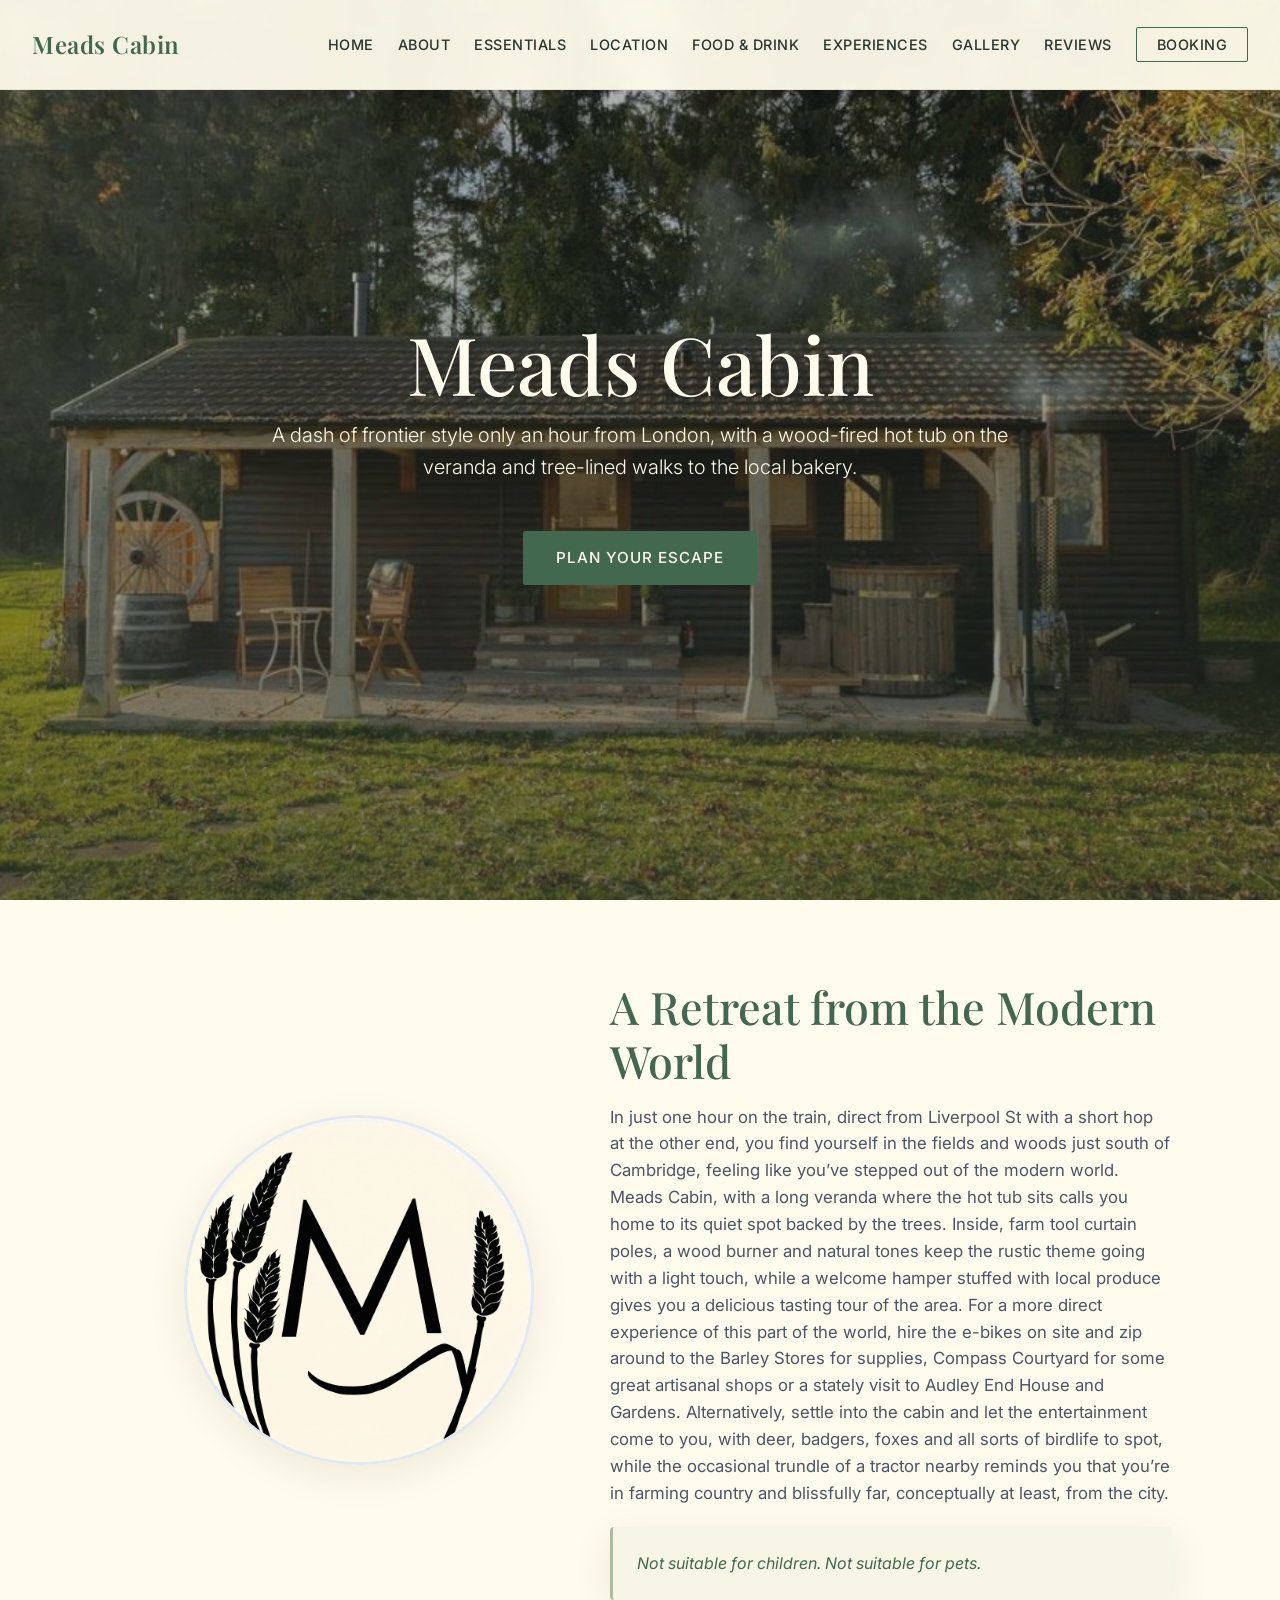
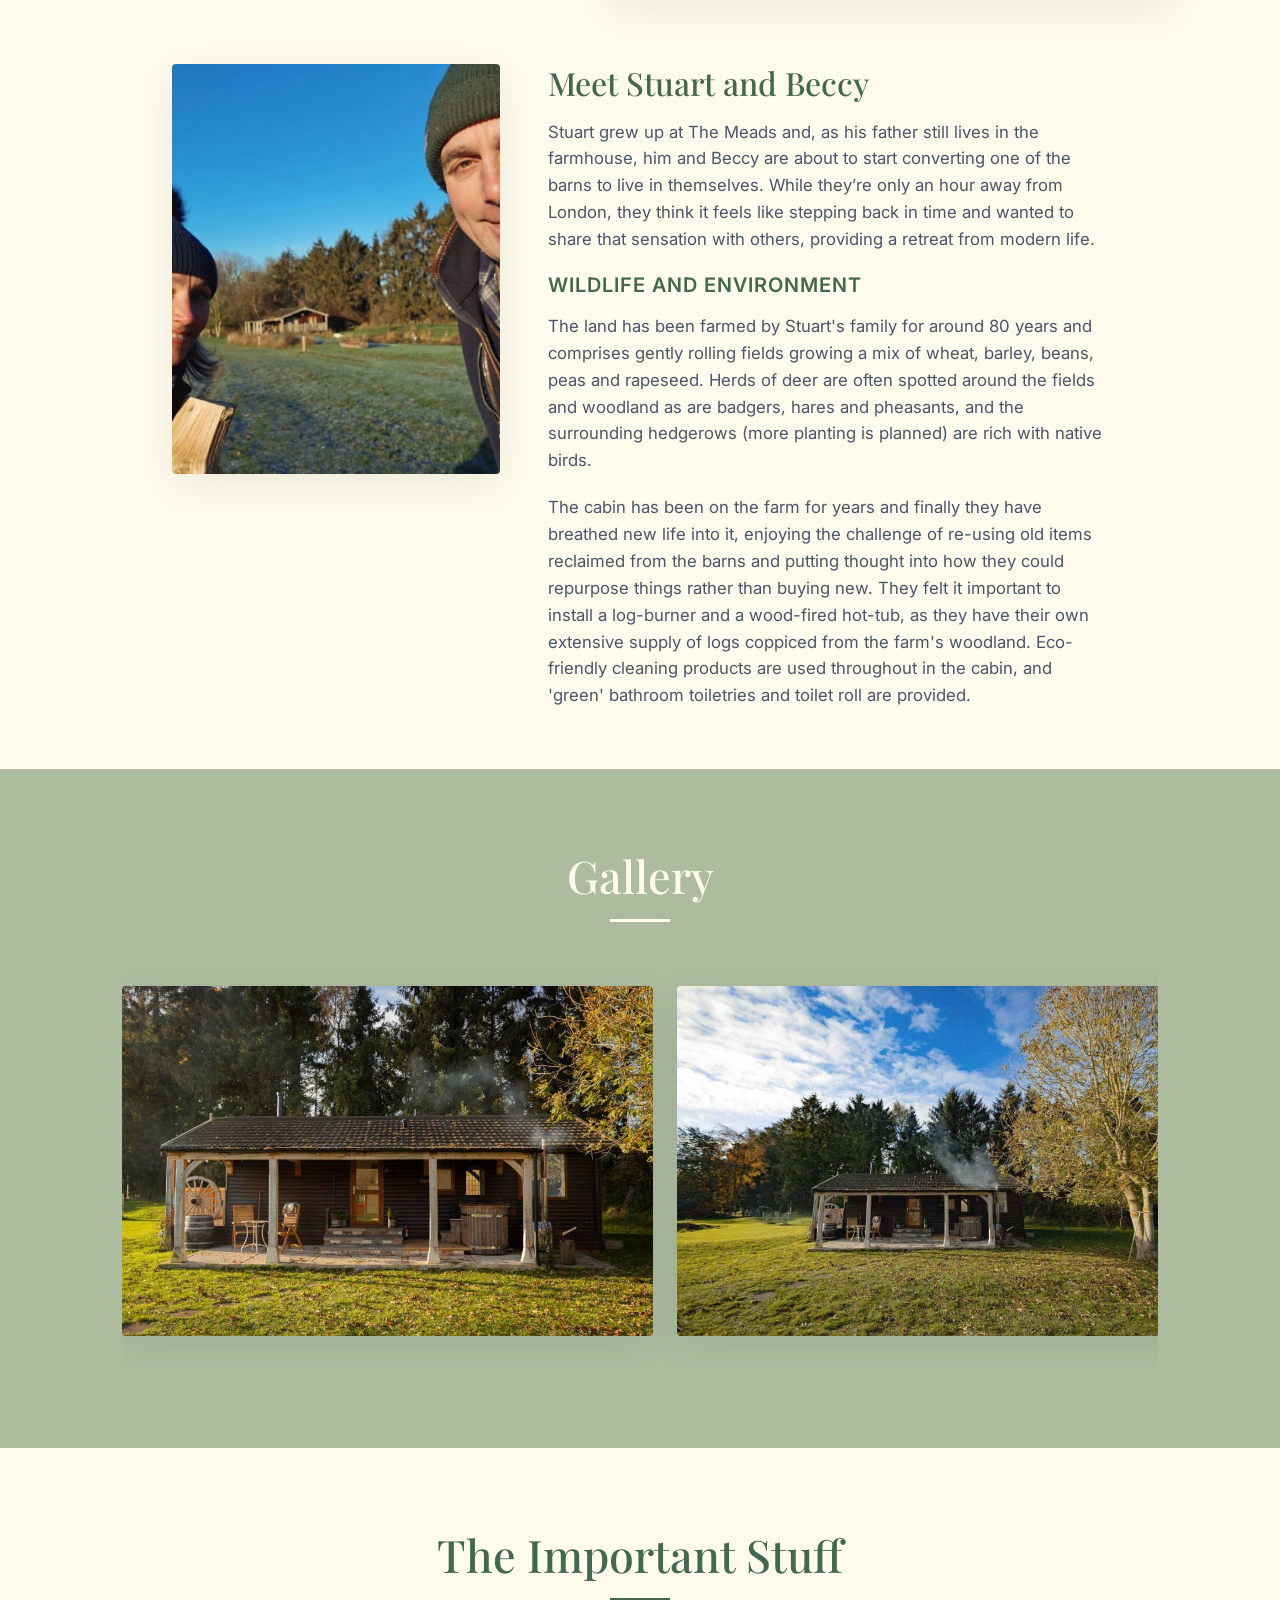
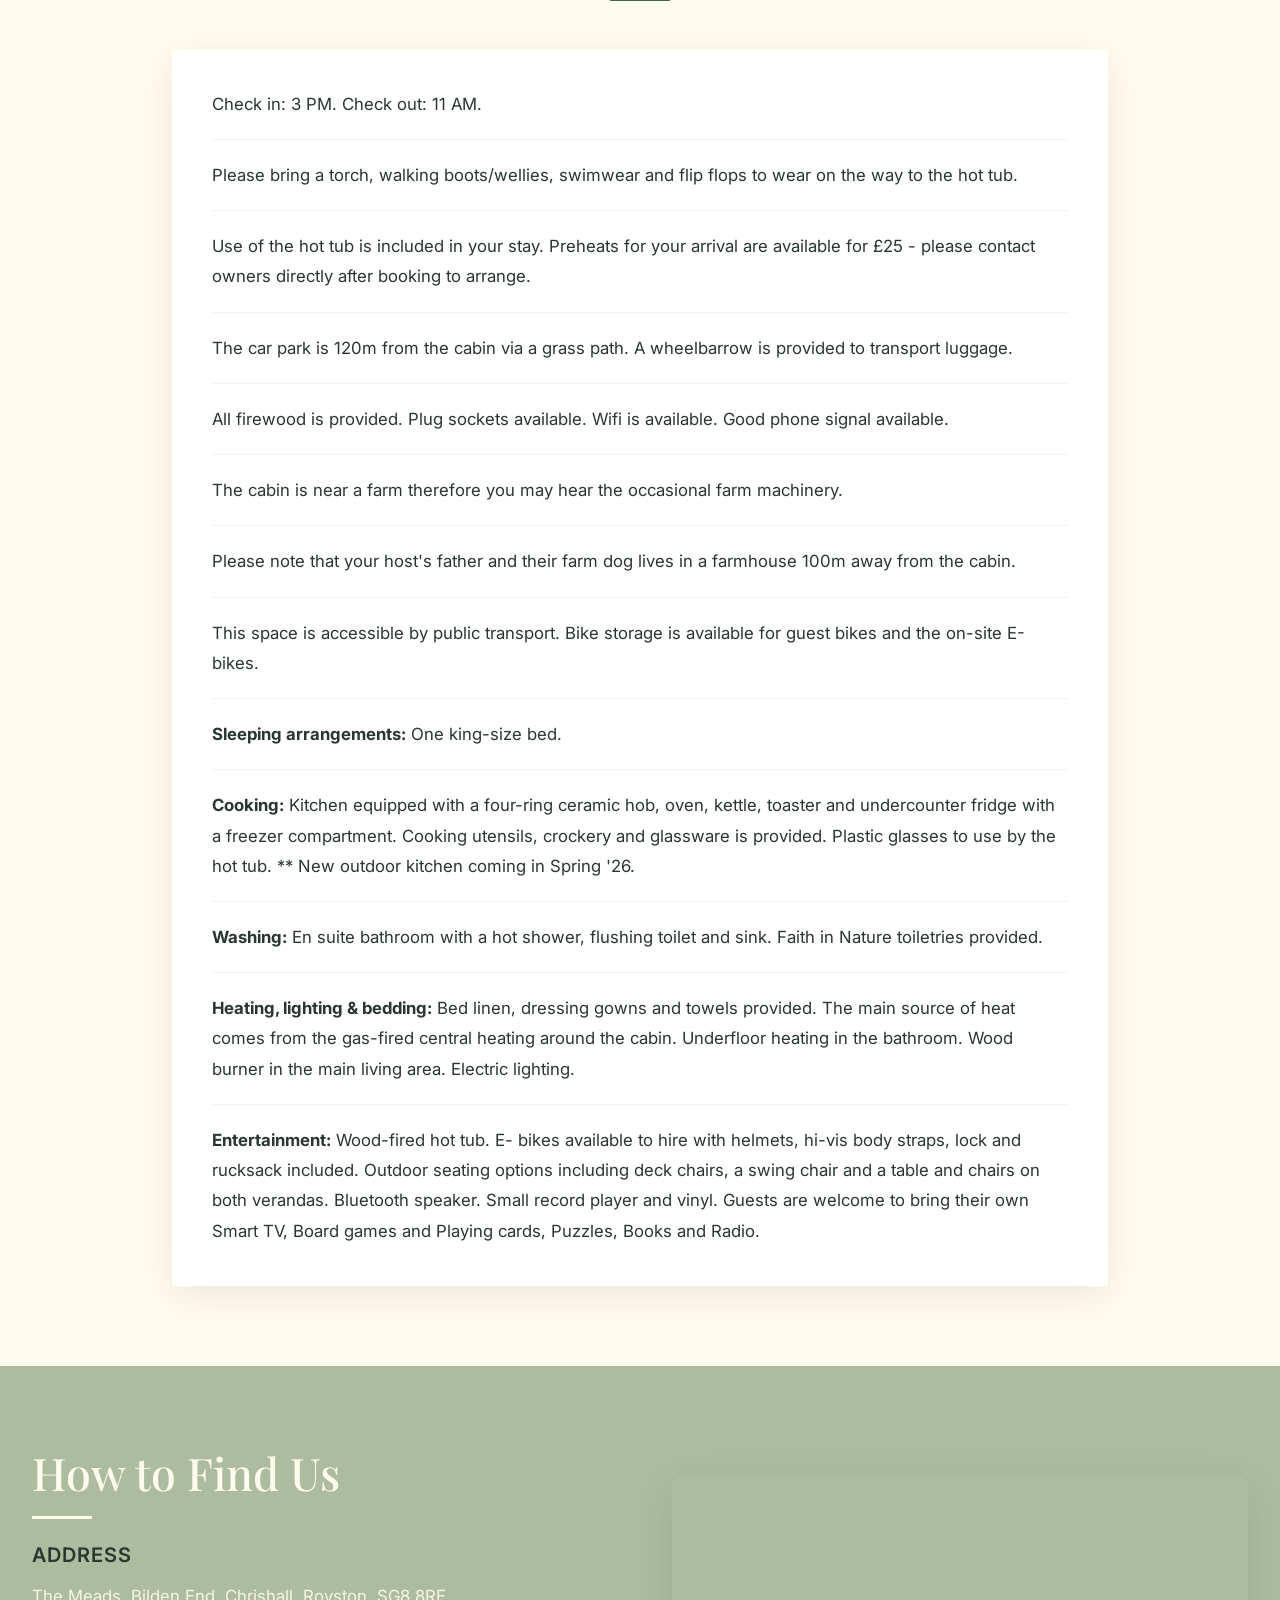
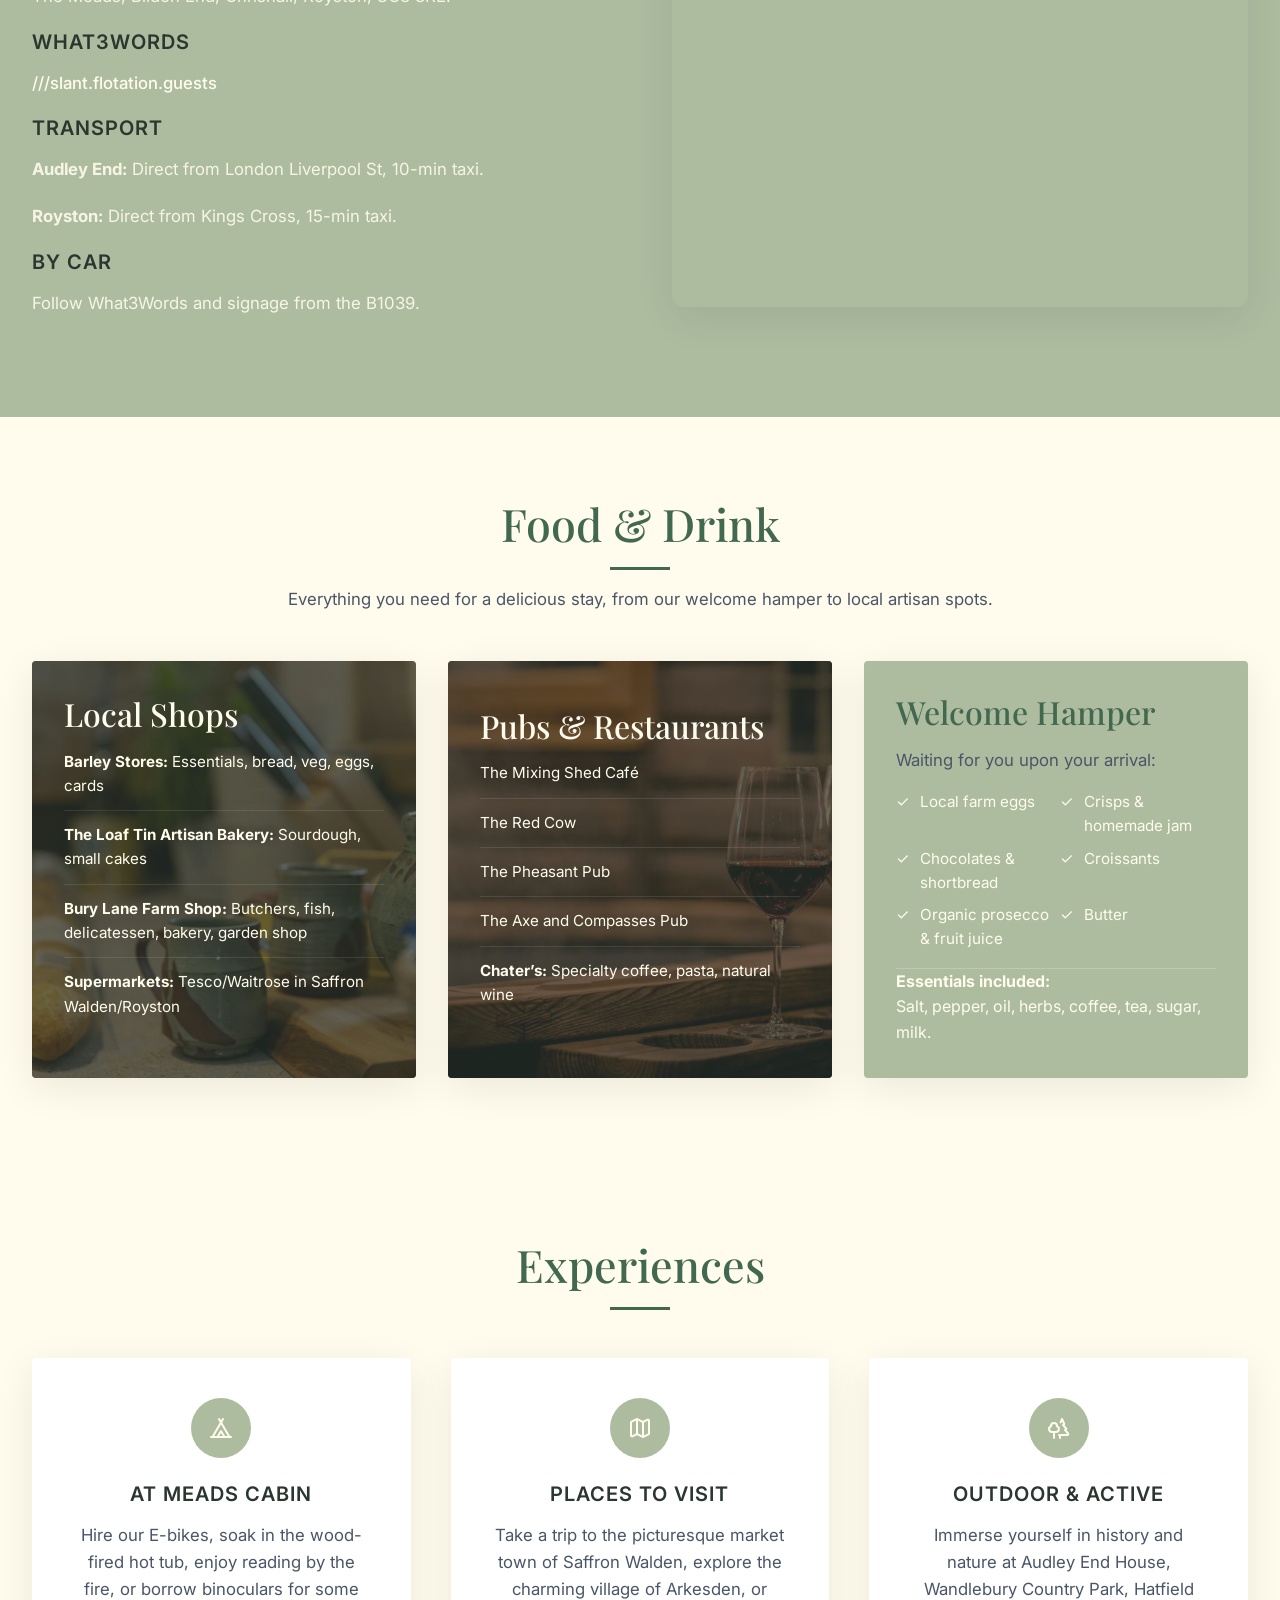
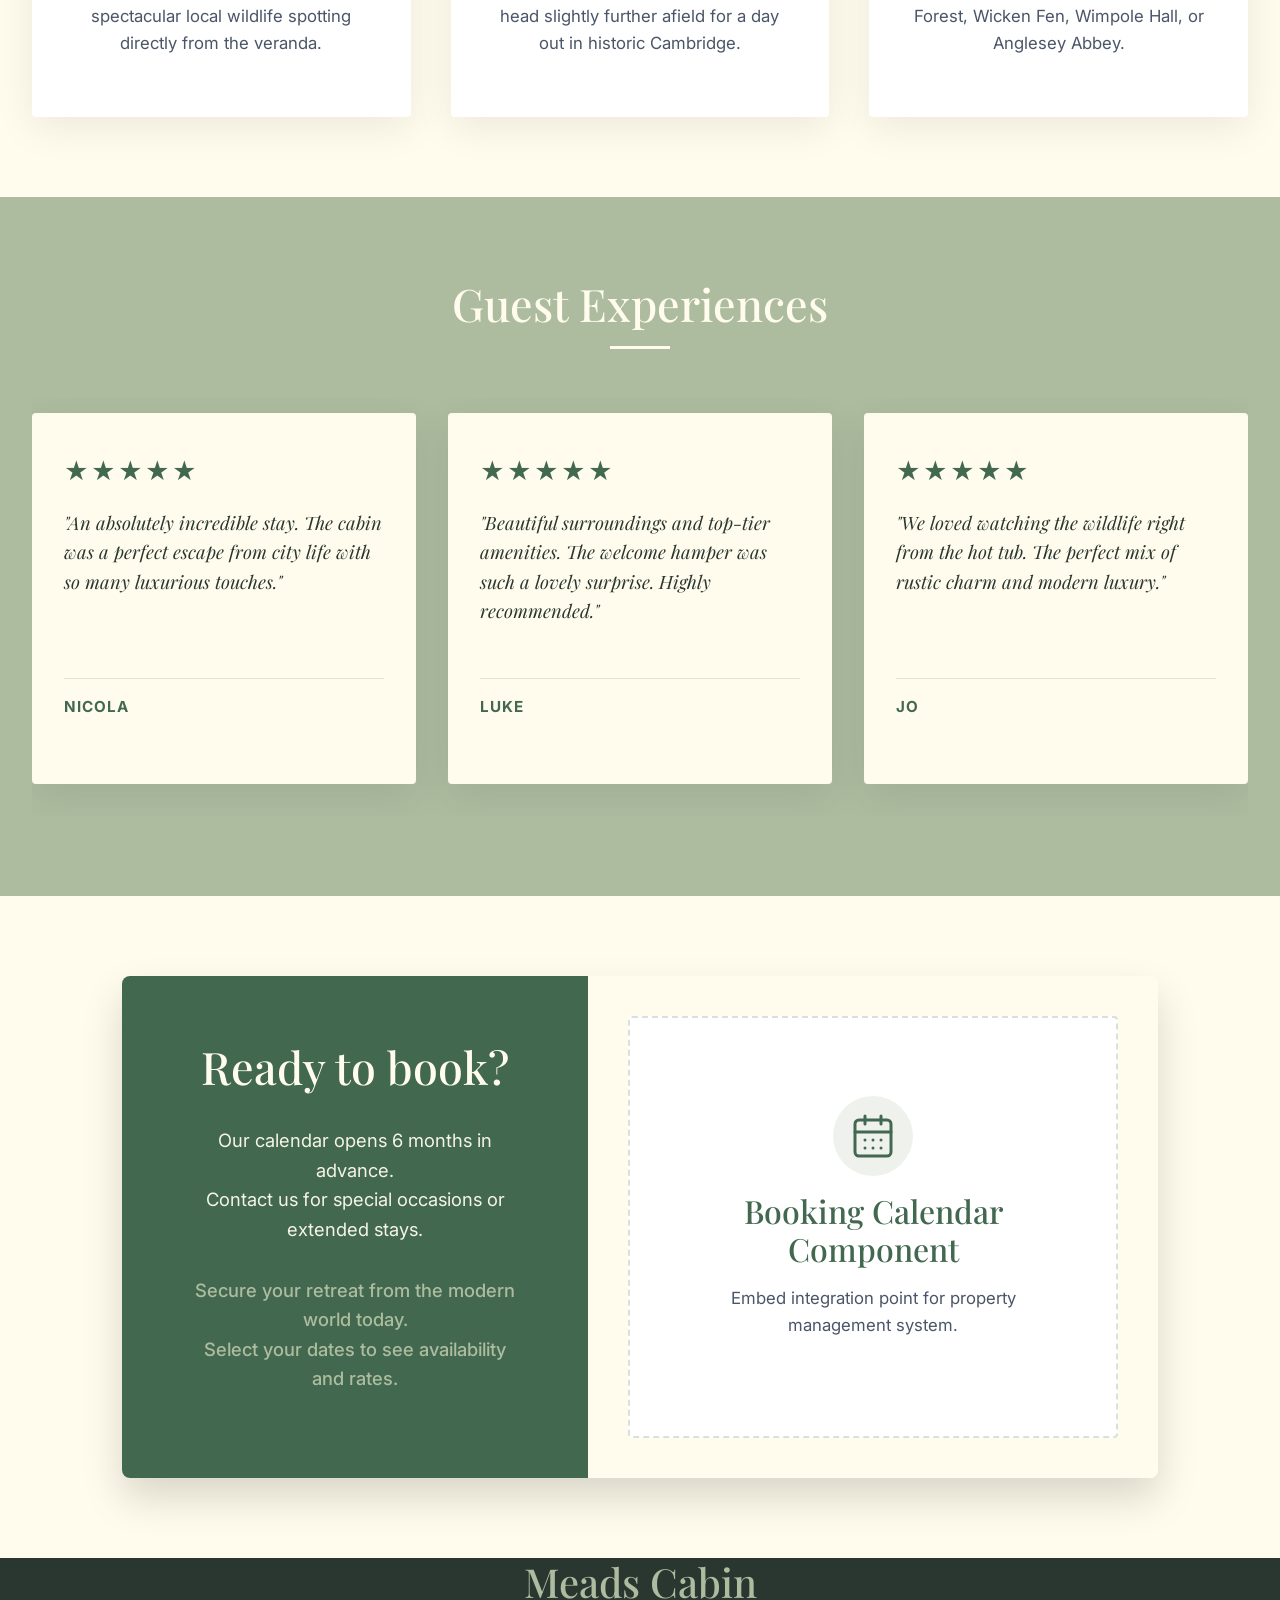
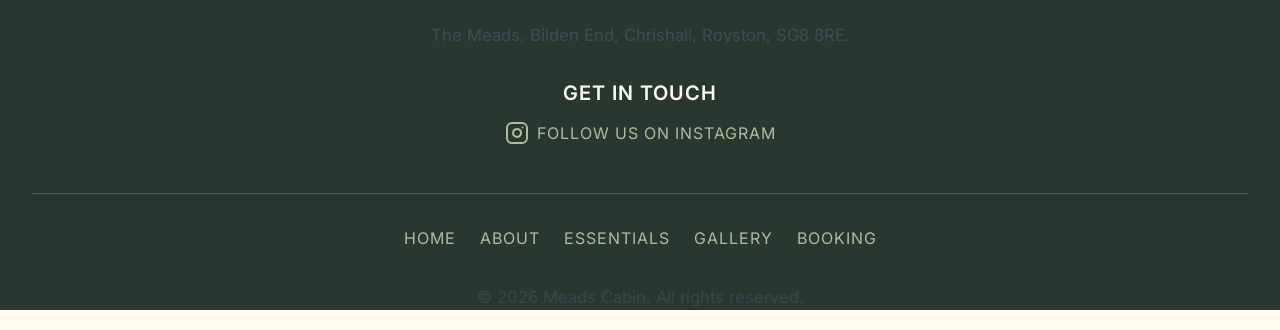
==== index.html @ 5eff6347 "Add files via upload" ====
<!DOCTYPE html>
<html lang="en">
<head>
<link rel="icon" type="image/png" href="public/favicon.png">
    <meta charset="UTF-8">
    <meta name="viewport" content="width=device-width, initial-scale=1.0">
    <title>Meads Cabin | Premium Rustic Retreat near Cambridge</title>
    <meta name="description" content="A dash of frontier style only an hour from London, with a wood-fired hot tub on the veranda and tree-lined walks to the local bakery.">
    
    <!-- Google Fonts -->
    <link rel="preconnect" href="https://fonts.googleapis.com">
    <link rel="preconnect" href="https://fonts.gstatic.com" crossorigin>
    <link href="https://fonts.googleapis.com/css2?family=Inter:wght@300;400;500;600&family=Playfair+Display:ital,wght@0,400;0,500;0,600;0,700;1,400&display=swap" rel="stylesheet">
    
    <link rel="stylesheet" href="styles.css">
</head>
<body>

    <!-- Global Navigation -->
    <nav id="navbar" class="global-nav">
        <div class="nav-container">
            <a href="#home" class="nav-logo">Meads Cabin</a>
            <ul class="nav-links">
                <li><a href="#home">Home</a></li>
                <li><a href="#about">About</a></li>
                <li><a href="#essentials">Essentials</a></li>
                <li><a href="#location">Location</a></li>
                <li><a href="#food-drink">Food & Drink</a></li>
                <li><a href="#experiences">Experiences</a></li>
                <li><a href="#gallery">Gallery</a></li>
                <li><a href="#reviews">Reviews</a></li>
                <li><a href="#booking" class="btn-book">Booking</a></li>
            </ul>
            <div class="hamburger">
                <span class="bar"></span>
                <span class="bar"></span>
                <span class="bar"></span>
            </div>
        </div>
    </nav>

    <!-- Section 1: Hero -->
    <section id="home" class="hero-section">
        <div class="hero-bg" style="background-image: url('public/hero.jpg');"></div>
        <div class="hero-overlay"></div>
        <div class="hero-content">
            <h1 class="hero-title">Meads Cabin</h1>
            <p class="hero-subtitle">A dash of frontier style only an hour from London, with a wood-fired hot tub on the veranda and tree-lined walks to the local bakery.</p>
            <a href="#booking" class="btn btn-primary mt-4">Plan Your Escape</a>
        </div>
    </section>

    <!-- Section 2: About & Hosts -->
    <section id="about" class="about-section pt-20 pb-10">
        <div class="container container-narrow">
            <div class="about-flex">
                <div class="about-left">
                    <div class="logo-wrapper shadow-soft">
                        <img src="public/logo.jpg" alt="Meads Cabin Logo" class="masked-logo zoomed-logo">
                    </div>
                </div>
                <div class="about-right">
                    <h2>A Retreat from the Modern World</h2>
                    <p>In just one hour on the train, direct from Liverpool St with a short hop at the other end, you find yourself in the fields and woods just south of Cambridge, feeling like you’ve stepped out of the modern world. Meads Cabin, with a long veranda where the hot tub sits calls you home to its quiet spot backed by the trees. Inside, farm tool curtain poles, a wood burner and natural tones keep the rustic theme going with a light touch, while a welcome hamper stuffed with local produce gives you a delicious tasting tour of the area. For a more direct experience of this part of the world, hire the e-bikes on site and zip around to the Barley Stores for supplies, Compass Courtyard for some great artisanal shops or a stately visit to Audley End House and Gardens. Alternatively, settle into the cabin and let the entertainment come to you, with deer, badgers, foxes and all sorts of birdlife to spot, while the occasional trundle of a tractor nearby reminds you that you’re in farming country and blissfully far, conceptually at least, from the city.</p>
                    
                    <div class="notice-box mt-4 shadow-soft">
                        <p class="notice-text"><em>Not suitable for children. Not suitable for pets.</em></p>
                    </div>
                </div>
            </div>

            <div class="hosts-section mt-16">
                <div class="hosts-image-col">
                    <img src="public/hosts.jpg" alt="Meet Stuart and Beccy" class="hosts-img shadow-soft rounded">
                </div>
                <div class="hosts-content-col">
                    <h3>Meet Stuart and Beccy</h3>
                    <p>Stuart grew up at The Meads and, as his father still lives in the farmhouse, him and Beccy are about to start converting one of the barns to live in themselves. While they’re only an hour away from London, they think it feels like stepping back in time and wanted to share that sensation with others, providing a retreat from modern life.</p>
                    
                    <h4 class="mt-4 text-forest">Wildlife and environment</h4>
                    <p>The land has been farmed by Stuart's family for around 80 years and comprises gently rolling fields growing a mix of wheat, barley, beans, peas and rapeseed. Herds of deer are often spotted around the fields and woodland as are badgers, hares and pheasants, and the surrounding hedgerows (more planting is planned) are rich with native birds.</p>
                    
                    <p>The cabin has been on the farm for years and finally they have breathed new life into it, enjoying the challenge of re-using old items reclaimed from the barns and putting thought into how they could repurpose things rather than buying new. They felt it important to install a log-burner and a wood-fired hot-tub, as they have their own extensive supply of logs coppiced from the farm's woodland. Eco-friendly cleaning products are used throughout in the cabin, and 'green' bathroom toiletries and toilet roll are provided.</p>
                </div>
            </div>
        </div>
    </section>

    <!-- Section 3: Gallery -->
    <section id="gallery" class="gallery-section py-20 bg-sage">
        <div class="container container-medium">
            <div class="text-center mb-12">
                <h2 class="text-cream">Gallery</h2>
                <div class="devider bg-cream mx-auto"></div>
            </div>
            
            <div class="horizontal-scroll-gallery">
                <img src="public/hottub.jpg" alt="Wood-fired Hot tub" class="shadow-soft">
                <img src="public/cabin-front.jpg" alt="Cabin Exterior" class="shadow-soft">
                <img src="public/night.jpg" alt="Meads Cabin at Night" class="shadow-soft">
                <img src="public/interior.jpg" alt="Cozy Interior" class="shadow-soft">
                <img src="public/glassdoor.jpg" alt="Glass Doors" class="shadow-soft">
                <img src="public/bed.jpg" alt="King Size Bed" class="shadow-soft">
                <img src="public/kitchen.jpg" alt="Rustic Kitchen" class="shadow-soft">
                <img src="public/shower.jpg" alt="En Suite" class="shadow-soft">
                <img src="public/axe.jpg" alt="Chopping Block" class="shadow-soft">
                <img src="public/table.jpg" alt="Outdoor Seating" class="shadow-soft">
            </div>
        </div>
    </section>

    <!-- Section 4: Essentials Page -->
    <section id="essentials" class="essentials-section py-20 relative bg-cream">
        <div class="container container-narrow">
            <div class="text-center mb-12">
                <h2>The Important Stuff</h2>
                <div class="devider bg-forest mx-auto"></div>
            </div>
            
            <div class="essentials-content shadow-soft p-10 bg-white rounded">
                <ul class="verbatim-list">
                    <li>Check in: 3 PM. Check out: 11 AM.</li>
                    <li>Please bring a torch, walking boots/wellies, swimwear and flip flops to wear on the way to the hot tub.</li>
                    <li>Use of the hot tub is included in your stay. Preheats for your arrival are available for £25 - please contact owners directly after booking to arrange.</li>
                    <li>The car park is 120m from the cabin via a grass path. A wheelbarrow is provided to transport luggage.</li>
                    <li>All firewood is provided. Plug sockets available. Wifi is available. Good phone signal available.</li>
                    <li>The cabin is near a farm therefore you may hear the occasional farm machinery.</li>
                    <li>Please note that your host's father and their farm dog lives in a farmhouse 100m away from the cabin.</li>
                    <li>This space is accessible by public transport. Bike storage is available for guest bikes and the on-site E-bikes.</li>
                    <li><strong>Sleeping arrangements:</strong> One king-size bed.</li>
                    <li><strong>Cooking:</strong> Kitchen equipped with a four-ring ceramic hob, oven, kettle, toaster and undercounter fridge with a freezer compartment. Cooking utensils, crockery and glassware is provided. Plastic glasses to use by the hot tub. ** New outdoor kitchen coming in Spring '26.</li>
                    <li><strong>Washing:</strong> En suite bathroom with a hot shower, flushing toilet and sink. Faith in Nature toiletries provided.</li>
                    <li><strong>Heating, lighting & bedding:</strong> Bed linen, dressing gowns and towels provided. The main source of heat comes from the gas-fired central heating around the cabin. Underfloor heating in the bathroom. Wood burner in the main living area. Electric lighting.</li>
                    <li><strong>Entertainment:</strong> Wood-fired hot tub. E- bikes available to hire with helmets, hi-vis body straps, lock and rucksack included. Outdoor seating options including deck chairs, a swing chair and a table and chairs on both verandas. Bluetooth speaker. Small record player and vinyl. Guests are welcome to bring their own Smart TV, Board games and Playing cards, Puzzles, Books and Radio.</li>
                </ul>
            </div>
        </div>
    </section>

    <!-- Section 5: Location -->
    <section id="location" class="location-section py-20 bg-sage text-cream">
        <div class="container">
            <div class="location-grid">
                <div class="location-info">
                    <h2 class="text-cream">How to Find Us</h2>
                    <div class="devider bg-cream mb-6"></div>
                    
                    <div class="info-block">
                        <h4>Address</h4>
                        <p class="text-cream opacity-90">The Meads, Bilden End, Chrishall, Royston, SG8 8RE.</p>
                    </div>

                    <div class="info-block mt-4">
                        <h4>What3Words</h4>
                        <p class="font-medium text-cream">///slant.flotation.guests</p>
                    </div>

                    <div class="info-block mt-4">
                        <h4>Transport</h4>
                        <p class="text-cream opacity-90"><strong>Audley End:</strong> Direct from London Liverpool St, 10-min taxi.</p>
                        <p class="text-cream opacity-90"><strong>Royston:</strong> Direct from Kings Cross, 15-min taxi.</p>
                    </div>

                    <div class="info-block mt-4">
                        <h4>By Car</h4>
                        <p class="text-cream opacity-90">Follow What3Words and signage from the B1039.</p>
                    </div>
                </div>
                <div class="map-responsive shadow-soft">
                    <iframe src="https://www.google.com/maps/embed?pb=!1m18!1m12!1m3!1d9821.533184437229!2d0.09108187969467747!3d52.01811465630443!2m3!1f0!2f0!3f0!3m2!1i1024!2i768!4f13.1!3m3!1m2!1s0x47d88755af6e8c51%3A0xd41fa5adce1f92f4!2sChrishall%2C%20Royston%20SG8%208RE!5e0!3m2!1sen!2suk!4v1776803124846!5m2!1sen!2suk" width="600" height="450" style="border:0;" allowfullscreen="" loading="lazy" referrerpolicy="no-referrer-when-downgrade"></iframe>
                </div>
            </div>
        </div>
    </section>

    <!-- Food & Drink Page -->
    <section id="food-drink" class="food-section py-20 bg-cream">
        <div class="container">
            <div class="text-center mb-12">
                <h2>Food & Drink</h2>
                <div class="devider bg-forest mx-auto"></div>
                <p class="section-subtext mx-auto mt-4">Everything you need for a delicious stay, from our welcome hamper to local artisan spots.</p>
            </div>
            
            <div class="food-boxes">
                <div class="food-box shadow-soft image-overlay-box" style="background-image: url('public/tigerbread.jpg');">
                    <div class="box-content list-content light-text">
                        <h3>Local Shops</h3>
                        <ul class="clean-list">
                            <li><strong>Barley Stores:</strong> Essentials, bread, veg, eggs, cards</li>
                            <li><strong>The Loaf Tin Artisan Bakery:</strong> Sourdough, small cakes</li>
                            <li><strong>Bury Lane Farm Shop:</strong> Butchers, fish, delicatessen, bakery, garden shop</li>
                            <li><strong>Supermarkets:</strong> Tesco/Waitrose in Saffron Walden/Royston</li>
                        </ul>
                    </div>
                </div>

                <div class="food-box shadow-soft image-overlay-box" style="background-image: url('public/wine.jpg');">
                    <div class="box-content list-content light-text">
                        <h3>Pubs & Restaurants</h3>
                        <ul class="clean-list">
                            <li>The Mixing Shed Café</li>
                            <li>The Red Cow</li>
                            <li>The Pheasant Pub</li>
                            <li>The Axe and Compasses Pub</li>
                            <li><strong>Chater’s:</strong> Specialty coffee, pasta, natural wine</li>
                        </ul>
                    </div>
                </div>

                <div class="food-box shadow-soft bg-sage food-hamper">
                    <div class="box-content text-cream">
                        <h3>Welcome Hamper</h3>
                        <p class="mb-4">Waiting for you upon your arrival:</p>
                        <ul class="feature-list">
                            <li>Local farm eggs</li>
                            <li>Crisps & homemade jam</li>
                            <li>Chocolates & shortbread</li>
                            <li>Croissants</li>
                            <li>Organic prosecco & fruit juice</li>
                            <li>Butter</li>
                        </ul>
                        <div class="mt-4 pt-4 border-t border-cream-20">
                            <strong>Essentials included:</strong><br>
                            Salt, pepper, oil, herbs, coffee, tea, sugar, milk.
                        </div>
                    </div>
                </div>
            </div>
        </div>
    </section>

    <!-- Experiences Page -->
    <section id="experiences" class="experience-section py-20">
        <div class="container">
            <div class="text-center mb-12">
                <h2>Experiences</h2>
                <div class="devider bg-forest mx-auto"></div>
            </div>

            <div class="experiences-grid">
                <div class="exp-card shadow-soft p-10 bg-white rounded">
                    <div class="exp-icon bg-sage text-cream">
                        <svg xmlns="http://www.w3.org/2000/svg" width="24" height="24" viewBox="0 0 24 24" fill="none" stroke="currentColor" stroke-width="2" stroke-linecap="round" stroke-linejoin="round" class="lucide lucide-tent"><path d="M3.5 21 14 3"/><path d="M20.5 21 10 3"/><path d="M15.5 21 12 15l-3.5 6"/><path d="M2 21h20"/></svg>
                    </div>
                    <h4>At Meads Cabin</h4>
                    <p>Hire our E-bikes, soak in the wood-fired hot tub, enjoy reading by the fire, or borrow binoculars for some spectacular local wildlife spotting directly from the veranda.</p>
                </div>
                
                <div class="exp-card shadow-soft p-10 bg-white rounded">
                    <div class="exp-icon bg-sage text-cream">
                        <svg xmlns="http://www.w3.org/2000/svg" width="24" height="24" viewBox="0 0 24 24" fill="none" stroke="currentColor" stroke-width="2" stroke-linecap="round" stroke-linejoin="round" class="lucide lucide-map"><path d="M14.106 5.553a2 2 0 0 0 1.788 0l3.659-1.83A1 1 0 0 1 21 4.619v12.764a1 1 0 0 1-.553.894l-4.553 2.277a2 2 0 0 1-1.788 0l-4.212-2.106a2 2 0 0 0-1.788 0l-3.659 1.83A1 1 0 0 1 3 19.381V6.618a1 1 0 0 1 .553-.894l4.553-2.277a2 2 0 0 1 1.788 0z"/><path d="M15 5.764v15"/><path d="M9 3.236v15"/></svg>
                    </div>
                    <h4>Places to Visit</h4>
                    <p>Take a trip to the picturesque market town of Saffron Walden, explore the charming village of Arkesden, or head slightly further afield for a day out in historic Cambridge.</p>
                </div>

                <div class="exp-card shadow-soft p-10 bg-white rounded">
                    <div class="exp-icon bg-sage text-cream">
                        <svg xmlns="http://www.w3.org/2000/svg" width="24" height="24" viewBox="0 0 24 24" fill="none" stroke="currentColor" stroke-width="2" stroke-linecap="round" stroke-linejoin="round" class="lucide lucide-trees"><path d="M10 10v.2A3 3 0 0 1 8.9 16H5a3 3 0 0 1-1-5.8V10a3 3 0 0 1 6 0Z"/><path d="M7 16v6"/><path d="M13 19v3"/><path d="M12 19h8.3a1 1 0 0 0 .7-1.7L18 14h.3a1 1 0 0 0 .7-1.7L16 9h.2a1 1 0 0 0 .8-1.7L15 3l-1.4 3.4"/></svg>
                    </div>
                    <h4>Outdoor & Active</h4>
                    <p>Immerse yourself in history and nature at Audley End House, Wandlebury Country Park, Hatfield Forest, Wicken Fen, Wimpole Hall, or Anglesey Abbey.</p>
                </div>
            </div>
        </div>
    </section>

    <!-- Section 6: Reviews -->
    <section id="reviews" class="reviews-section py-20 bg-sage text-cream relative">
        <div class="container">
            <div class="text-center mb-12">
                <h2>Guest Experiences</h2>
                <div class="devider bg-cream mx-auto"></div>
            </div>

            <div class="reviews-carousel">
                <!-- Review Cards with Drop Shadows -->
                <div class="review-card shadow-soft">
                    <div class="stars">★★★★★</div>
                    <p class="review-text">"An absolutely incredible stay. The cabin was a perfect escape from city life with so many luxurious touches."</p>
                    <div class="review-author">
                        <strong>Nicola</strong>
                        <span>13/02/2026</span>
                    </div>
                </div>

                <div class="review-card shadow-soft">
                    <div class="stars">★★★★★</div>
                    <p class="review-text">"Beautiful surroundings and top-tier amenities. The welcome hamper was such a lovely surprise. Highly recommended."</p>
                    <div class="review-author">
                        <strong>Luke</strong>
                        <span>20/03/2026</span>
                    </div>
                </div>

                <div class="review-card shadow-soft">
                    <div class="stars">★★★★★</div>
                    <p class="review-text">"We loved watching the wildlife right from the hot tub. The perfect mix of rustic charm and modern luxury."</p>
                    <div class="review-author">
                        <strong>Jo</strong>
                        <span>04/04/2026</span>
                    </div>
                </div>

                <div class="review-card shadow-soft">
                    <div class="stars">★★★★★</div>
                    <p class="review-text">"A truly stunning property. Stuart and Beccy have thought of everything down to the smallest detail."</p>
                    <div class="review-author">
                        <strong>Daniela</strong>
                        <span>13/03/2026</span>
                    </div>
                </div>

                <div class="review-card shadow-soft">
                    <div class="stars">★★★★★</div>
                    <p class="review-text">"Such a peaceful retreat! Loved the e-bikes and the cozy wood burner on a chilly evening."</p>
                    <div class="review-author">
                        <strong>Morgan</strong>
                        <span>24/01/2026</span>
                    </div>
                </div>

                <div class="review-card shadow-soft">
                    <div class="stars">★★★★★</div>
                    <p class="review-text">"Five stars all around. If you need a premium getaway to disconnect, this is the place to be."</p>
                    <div class="review-author">
                        <strong>Becky</strong>
                        <span>02/01/2026</span>
                    </div>
                </div>
            </div>
        </div>
    </section>

    <!-- Section 7: Booking -->
    <section id="booking" class="booking-section py-20 pb-30">
        <div class="container container-medium">
            <div class="booking-container shadow-xl">
                <!-- Applied internal padding and centered text -->
                <div class="booking-info bg-forest text-cream p-12 text-center" style="padding: 4rem;">
                    <h2>Ready to book?</h2>
                    
                    <p class="mt-6 text-cream" style="color: rgba(255, 252, 237, 0.95); font-size: 1.15rem;">
                        Our calendar opens 6 months in advance.<br>
                        Contact us for special occasions or extended stays.
                    </p>
                    
                    <p class="mt-8 text-cream font-medium" style="color: var(--sage-green); font-size: 1.15rem;">
                        Secure your retreat from the modern world today.<br>
                        Select your dates to see availability and rates.
                    </p>
                </div>
                <div class="booking-form p-10 bg-cream">
                    <div class="calendar-placeholder">
                        <div class="placeholder-icon">
                            <svg xmlns="http://www.w3.org/2000/svg" width="48" height="48" viewBox="0 0 24 24" fill="none" stroke="var(--forest-green)" stroke-width="1.5" stroke-linecap="round" stroke-linejoin="round" class="lucide lucide-calendar-days"><rect width="18" height="18" x="3" y="4" rx="2" ry="2"/><line x1="16" x2="16" y1="2" y2="6"/><line x1="8" x2="8" y1="2" y2="6"/><line x1="3" x2="21" y1="10" y2="10"/><path d="M8 14h.01"/><path d="M12 14h.01"/><path d="M16 14h.01"/><path d="M8 18h.01"/><path d="M12 18h.01"/><path d="M16 18h.01"/></svg>
                        </div>
                        <h3 class="mt-4 text-forest text-xl text-center">Booking Calendar Component</h3>
                        <p class="text-center mt-2 text-sm text-gray-600">Embed integration point for property management system.</p>
                    </div>
                </div>
            </div>
        </div>
    </section>

    <!-- Section 8: Footer -->
    <footer class="footer bg-text-dark text-cream py-16">
        <div class="container text-center">
            <h3 class="font-heading mb-4 text-sage" style="font-size: 2.5rem;">Meads Cabin</h3>
            <p class="opacity-70 text-sm mb-6">The Meads, Bilden End, Chrishall, Royston, SG8 8RE.</p>
            
            <div class="get-in-touch mt-8 mb-8">
                <h4 class="text-cream mb-4">Get in Touch</h4>
                <a href="https://www.instagram.com/meadscabin/" target="_blank" rel="noopener noreferrer" class="social-link inline-flex align-center gap-2" style="display: inline-flex; align-items: center; justify-content: center; gap: 0.5rem;">
                    <svg xmlns="http://www.w3.org/2000/svg" width="24" height="24" viewBox="0 0 24 24" fill="none" stroke="currentColor" stroke-width="2" stroke-linecap="round" stroke-linejoin="round" class="lucide lucide-instagram"><rect width="20" height="20" x="2" y="2" rx="5" ry="5"/><path d="M16 11.37A4 4 0 1 1 12.63 8 4 4 0 0 1 16 11.37z"/><line x1="17.5" x2="17.51" y1="6.5" y2="6.5"/></svg>
                    Follow us on Instagram
                </a>
            </div>

            <div class="footer-links flex justify-center gap-6 text-sm mb-8 mt-10 border-t pt-8 border-cream-20">
                <a href="#home">Home</a>
                <a href="#about">About</a>
                <a href="#essentials">Essentials</a>
                <a href="#gallery">Gallery</a>
                <a href="#booking">Booking</a>
            </div>
            <p class="text-xs opacity-50">&copy; 2026 Meads Cabin. All rights reserved.</p>
        </div>
    </footer>

    <script src="script.js"></script>
</body>
</html>
---- styles.css ----
/* Custom Properties */
:root {
    --sage-green: #ADBC9F;
    --forest-green: #436850;
    --cream-oat: #FFFCED;
    --text-dark: #2A3630;
    --font-heading: 'Playfair Display', serif;
    --font-body: 'Inter', sans-serif;
    --nav-height: 90px;
    --transition: all 0.3s cubic-bezier(0.25, 0.8, 0.25, 1);
}

/* Reset & Utilities */
* {
    box-sizing: border-box;
    margin: 0;
    padding: 0;
}

html {
    scroll-behavior: smooth;
    scroll-padding-top: var(--nav-height);
}

body {
    font-family: var(--font-body);
    background-color: var(--cream-oat);
    color: var(--text-dark);
    line-height: 1.6;
    overflow-x: hidden;
}

h1, h2, h3, h4, h5, h6 {
    font-family: var(--font-heading);
    color: var(--forest-green);
    font-weight: 500;
    margin-bottom: 1rem;
    line-height: 1.2;
}

h1 { font-size: 4rem; }
h2 { font-size: 2.8rem; }
h3 { font-size: 2rem; }
h4 { font-size: 1.25rem; font-family: var(--font-body); font-weight: 600; text-transform: uppercase; letter-spacing: 1px; color: var(--text-dark); }

p {
    margin-bottom: 1.25rem;
    font-size: 1.05rem;
    color: #4A5568;
}

a {
    color: var(--forest-green);
    text-decoration: none;
    transition: var(--transition);
}

/* Utility Classes */
.container {
    width: 100%;
    max-width: 1280px;
    margin: 0 auto;
    padding: 0 2rem;
}
.container-narrow { max-width: 1000px; }
.container-medium { max-width: 1100px; }

.py-20 { padding-top: 5rem; padding-bottom: 5rem; }
.pt-20 { padding-top: 5rem; }
.pb-10 { padding-bottom: 2.5rem; }
.p-10 { padding: 2.5rem; }
.p-12 { padding: 3rem; }
.mt-4 { margin-top: 1rem; }
.mt-6 { margin-top: 1.5rem; }
.mt-8 { margin-top: 2rem; }
.mt-10 { margin-top: 2.5rem; }
.mt-12 { margin-top: 3rem; }
.mt-16 { margin-top: 4rem; }
.mb-2 { margin-bottom: 0.5rem; }
.mb-4 { margin-bottom: 1rem; }
.mb-6 { margin-bottom: 1.5rem; }
.mb-8 { margin-bottom: 2rem; }
.mb-12 { margin-bottom: 3rem; }
.pt-8 { padding-top: 2rem; }
.mx-auto { margin-left: auto; margin-right: auto; }
.text-center { text-align: center; }
.overflow-hidden { overflow: hidden; }

.bg-sage { background-color: var(--sage-green); }
.bg-forest { background-color: var(--forest-green); }
.bg-cream { background-color: var(--cream-oat); }
.bg-white { background-color: #FFFFFF; }
.bg-text-dark { background-color: var(--text-dark); }

.text-cream { color: var(--cream-oat); }
.text-forest { color: var(--forest-green); }
.text-sage { color: var(--sage-green); }
.font-medium { font-weight: 500; }
.font-heading { font-family: var(--font-heading); }
.opacity-90 { opacity: 0.9; }
.opacity-80 { opacity: 0.8; }
.opacity-70 { opacity: 0.7; }
.opacity-50 { opacity: 0.5; }

/* NEW Requirement: Soft drop shadows for depth on images and cards */
.shadow-soft { box-shadow: 0 10px 40px rgba(0, 0, 0, 0.08); }
.shadow-lg { box-shadow: 0 10px 25px rgba(0,0,0,0.1); }
.shadow-xl { box-shadow: 0 20px 40px rgba(0,0,0,0.15); }

.rounded { border-radius: 4px; }

.border-t { border-top: 1px solid; }
.border-cream-20 { border-color: rgba(255,252,237,0.2); }

.flex { display: flex; }
.justify-center { justify-content: center; }
.gap-4 { gap: 1rem; }
.gap-6 { gap: 1.5rem; }

.grid { display: grid; }
.grid-cols-2 { grid-template-columns: repeat(2, 1fr); }
.w-full { width: 100%; }
.h-48 { height: 12rem; }
.object-cover { object-fit: cover; }
.relative { position: relative; }
.devider { width: 60px; height: 3px; }

/* Buttons */
.btn {
    display: inline-block;
    padding: 0.875rem 2rem;
    font-size: 0.95rem;
    font-weight: 500;
    text-transform: uppercase;
    letter-spacing: 1px;
    border-radius: 2px;
    cursor: pointer;
    text-align: center;
}

.btn-primary {
    background-color: var(--forest-green);
    color: var(--cream-oat);
    border: 1px solid var(--forest-green);
}
.btn-primary:hover {
    background-color: transparent;
    color: var(--forest-green);
}

.btn-outline {
    background-color: transparent;
    color: var(--forest-green);
    border: 1px solid var(--forest-green);
}
.btn-outline:hover {
    background-color: var(--forest-green);
    color: var(--cream-oat);
}

/* Global Nav */
.global-nav {
    position: fixed;
    top: 0; left: 0; right: 0;
    height: var(--nav-height);
    background-color: rgba(255, 252, 237, 0.95);
    backdrop-filter: blur(10px);
    z-index: 1000;
    border-bottom: 1px solid rgba(67, 104, 80, 0.1);
    transition: var(--transition);
}

.nav-container {
    max-width: 1400px;
    margin: 0 auto;
    padding: 0 2rem;
    height: 100%;
    display: flex;
    justify-content: space-between;
    align-items: center;
}

.nav-logo {
    font-family: var(--font-heading);
    font-size: 1.5rem;
    font-weight: 600;
    color: var(--forest-green);
    letter-spacing: 0.5px;
}

.nav-links {
    display: flex;
    list-style: none;
    align-items: center;
    gap: 1.5rem;
}

.nav-links a {
    font-size: 0.9rem;
    font-weight: 500;
    color: var(--text-dark);
    text-transform: uppercase;
    letter-spacing: 0.5px;
}
.nav-links a:hover {
    color: var(--sage-green);
}

.nav-links .btn-book {
    border: 1px solid var(--forest-green);
    padding: 0.5rem 1.25rem;
    border-radius: 2px;
}
.nav-links .btn-book:hover {
    background-color: var(--forest-green);
    color: var(--cream-oat);
}

.hamburger {
    display: none;
    cursor: pointer;
}
.hamburger .bar {
    display: block;
    width: 25px; height: 2px;
    margin: 5px auto;
    background-color: var(--forest-green);
    transition: var(--transition);
}

/* Hero Section */
.hero-section {
    height: 100vh;
    position: relative;
    display: flex;
    align-items: center;
    justify-content: center;
    text-align: center;
}

.hero-bg {
    position: absolute;
    top: 0; left: 0; right: 0; bottom: 0;
    background-size: cover;
    background-position: center;
    background-attachment: fixed;
    z-index: -2;
}

.hero-overlay {
    position: absolute;
    top: 0; left: 0; right: 0; bottom: 0;
    background: linear-gradient(to bottom, rgba(42,54,48,0.3) 0%, rgba(42,54,48,0.6) 100%);
    z-index: -1;
}

.hero-content {
    max-width: 800px;
    padding: 0 2rem;
}

.hero-title {
    color: var(--cream-oat);
    font-size: 5rem;
    margin-bottom: 0.5rem;
    text-shadow: 0 4px 12px rgba(0,0,0,0.3);
}

.hero-subtitle {
    color: var(--cream-oat);
    font-size: 1.25rem;
    font-weight: 300;
    margin-bottom: 2rem;
}

/* About & Hosts */
.about-flex {
    display: flex;
    align-items: center;
    gap: 4rem;
}

.about-left {
    flex: 0 0 40%;
    display: flex;
    justify-content: center;
}

.logo-wrapper {
    width: 100%;
    max-width: 350px;
    aspect-ratio: 1;
    border-radius: 50%;
    border: 3px solid #E2E8F0; /* Soft light-grey outline */
    position: relative;
    overflow: hidden;
}

.zoomed-logo {
    width: 100%;
    height: 100%;
    object-fit: cover;
    transform: scale(1.15); /* Zoom to ensure it fills the circle entirely */
}

.about-right {
    flex: 0 0 60%;
}

.notice-box {
    padding: 1.5rem;
    border-left: 3px solid var(--sage-green);
    background-color: rgba(173, 188, 159, 0.1);
    border-radius: 4px;
}

.notice-text { margin: 0; font-size: 1rem; color: var(--forest-green); }

.hosts-section {
    display: flex;
    align-items: start;
    gap: 3rem;
}

.hosts-image-col {
    flex: 0 0 35%;
}
.hosts-img { width: 100%; display: block; object-fit: cover; aspect-ratio: 4/5;}
.hosts-content-col {
    flex: 1;
}

/* NEW Gallery Section */
.horizontal-scroll-gallery {
    display: flex;
    overflow-x: auto;
    gap: 1.5rem;
    padding: 1rem 0 2rem;
    scrollbar-width: thin;
    scrollbar-color: var(--forest-green) rgba(255,255,255,0.2);
}

.horizontal-scroll-gallery::-webkit-scrollbar {
    height: 8px;
}
.horizontal-scroll-gallery::-webkit-scrollbar-track {
    background: rgba(255,255,255,0.1);
    border-radius: 4px;
}
.horizontal-scroll-gallery::-webkit-scrollbar-thumb {
    background: var(--forest-green);
    border-radius: 4px;
}

.horizontal-scroll-gallery img {
    flex: 0 0 auto;
    height: 350px;
    width: auto;
    max-width: 80vw;
    object-fit: cover;
    border-radius: 4px;
    transition: transform 0.3s ease;
}
.horizontal-scroll-gallery img:hover {
    transform: scale(1.02);
}

/* Essentials Section */
.verbatim-list {
    list-style: none;
}
.verbatim-list li {
    margin-bottom: 1.25rem;
    padding-bottom: 1.25rem;
    border-bottom: 1px solid rgba(0,0,0,0.05);
    font-size: 1.05rem;
    line-height: 1.8;
}
.verbatim-list li:last-child {
    margin-bottom: 0;
    padding-bottom: 0;
    border-bottom: none;
}

/* Location Section */
.location-grid {
    display: grid;
    grid-template-columns: 1fr 1fr;
    gap: 4rem;
    align-items: center;
}

.map-responsive {
    position: relative;
    width: 100%;
    padding-bottom: 75%;
    height: 0;
    overflow: hidden;
    border-radius: 12px;
}

.map-responsive iframe {
    position: absolute;
    top: 0;
    left: 0;
    width: 100%;
    height: 100%;
}

/* Food & Drink */
.food-boxes {
    display: grid;
    grid-template-columns: repeat(auto-fit, minmax(300px, 1fr));
    gap: 2rem;
}

.food-box {
    border-radius: 4px;
    overflow: hidden;
    position: relative;
    min-height: 400px;
}

.image-overlay-box {
    background-size: cover;
    background-position: center;
}
.image-overlay-box::before {
    content: '';
    position: absolute;
    top: 0; left: 0; right: 0; bottom: 0;
    background: rgba(42,54,48,0.7);
    transition: background 0.3s ease;
}
.image-overlay-box:hover::before {
    background: rgba(42,54,48,0.5);
}

.box-content {
    position: absolute;
    bottom: 0; left: 0; right: 0;
    padding: 2rem;
    z-index: 2;
    height: 100%;
    display: flex;
    flex-direction: column;
    justify-content: center;
}
.food-hamper .box-content { position: relative; }

.light-text h3 {
    color: var(--cream-oat);
}

.clean-list {
    list-style: none;
    color: var(--cream-oat);
}
.clean-list li {
    margin-bottom: 0.75rem;
    font-size: 0.95rem;
    border-bottom: 1px solid rgba(255,255,255,0.1);
    padding-bottom: 0.75rem;
}
.clean-list li:last-child { border: none; }

.feature-list {
    list-style: none;
    display: grid;
    grid-template-columns: 1fr 1fr;
    gap: 0.5rem;
}
.feature-list li {
    font-size: 0.95rem;
    padding-left: 1.5rem;
    position: relative;
}
.feature-list li::before {
    content: "✓";
    color: var(--cream-oat);
    position: absolute;
    left: 0; top: 0;
}

/* Experiences */
.experiences-grid {
    display: grid;
    grid-template-columns: repeat(3, 1fr);
    gap: 2.5rem;
}

.exp-card {
    text-align: center;
}

.exp-icon {
    width: 60px; height: 60px;
    border-radius: 50%;
    display: flex;
    align-items: center;
    justify-content: center;
    margin: 0 auto 1.5rem;
}

/* Reviews */
.reviews-section .devider { background-color: var(--cream-oat); }
.reviews-section h2 { color: var(--cream-oat); }

.reviews-carousel {
    display: flex;
    gap: 2rem;
    overflow-x: auto;
    padding: 1rem 0 2rem;
    scrollbar-width: none; /* Firefox */
}
.reviews-carousel::-webkit-scrollbar { display: none; } /* Chrome */

.review-card {
    flex: 0 0 calc(33.333% - 1.33rem);
    min-width: 320px;
    background-color: var(--cream-oat);
    padding: 2.5rem 2rem;
    border-radius: 4px;
    display: flex;
    flex-direction: column;
}

.stars {
    color: var(--forest-green);
    font-size: 1.5rem;
    margin-bottom: 1rem;
    letter-spacing: 2px;
}

.review-text {
    flex-grow: 1;
    font-family: var(--font-heading);
    font-size: 1.15rem;
    font-style: italic;
    color: var(--text-dark);
}

.review-author {
    margin-top: 2rem;
    display: flex;
    flex-direction: column;
    border-top: 1px solid rgba(0,0,0,0.1);
    padding-top: 1rem;
}

.review-author strong {
    color: var(--forest-green);
    font-size: 0.95rem;
    text-transform: uppercase;
    letter-spacing: 1px;
}

/* Booking */
.booking-container {
    display: flex;
    border-radius: 8px;
    overflow: hidden;
}

.booking-info {
    flex: 0 0 45%;
}
.booking-info h2 { color: var(--cream-oat); margin-bottom: 2rem; }

.booking-form {
    flex: 1;
}

.calendar-placeholder {
    height: 100%;
    display: flex;
    flex-direction: column;
    align-items: center;
    justify-content: center;
    border: 2px dashed rgba(67, 104, 80, 0.2);
    padding: 3rem;
    border-radius: 4px;
    background-color: white;
}

.placeholder-icon {
    width: 80px; height: 80px;
    background-color: rgba(173, 188, 159, 0.2);
    border-radius: 50%;
    display: flex; align-items: center; justify-content: center;
}

/* Footer */
.footer a {
    color: var(--sage-green);
    text-decoration: none;
    text-transform: uppercase;
    letter-spacing: 1px;
}
.footer a:hover { color: var(--cream-oat); }

/* Responsive Tools */
body.no-scroll { overflow: hidden; }

@media (max-width: 992px) {
    .about-flex, .hosts-section { flex-direction: column; gap: 2rem; }
    .about-left, .hosts-image-col { flex: 0 0 auto; width: 100%; max-width: 400px; margin: 0 auto; }
    .location-grid, .experiences-grid, .food-boxes { grid-template-columns: 1fr; }
    .booking-container { flex-direction: column; }
    .booking-info { padding: 3rem; }
}

@media (max-width: 768px) {
    /* 1. Base Typography Constraint (min 16px) */
    body { font-size: 16px; }
    .hero-title { font-size: 3rem; }
    p, li { font-size: 1.05rem; } /* Ensures readability without zooming */
    
    /* 2. Full single-column Stack + padding/margin layout */
    section { margin-bottom: 25px; } /* Generous vertical padding between sections */
    .about-flex, .hosts-section { flex-direction: column; gap: 2.5rem; }
    .location-grid, .experiences-grid, .food-boxes { grid-template-columns: 1fr; gap: 2.5rem; }
    .footer-links { flex-direction: column; gap: 1rem; align-items: center; }

    /* 3. Image protections */
    img { max-width: 100%; height: auto; object-fit: cover; }
    .hosts-img { height: auto; aspect-ratio: auto; } /* Prevent cropping */
    .horizontal-scroll-gallery img { max-width: 95vw; }
    
    /* 4. Touch Targets -> Thumb-friendly > 48px */
    .btn { 
        min-height: 48px; 
        display: inline-flex; 
        align-items: center; 
        justify-content: center; 
        width: 100%; /* More accessible on mobile */
    }

    /* 5. Hamburger Overlays */
    .hamburger { display: block; z-index: 2000; position: relative; }
    .hamburger.active .bar:nth-child(1) { transform: translateY(7px) rotate(45deg); }
    .hamburger.active .bar:nth-child(2) { opacity: 0; }
    .hamburger.active .bar:nth-child(3) { transform: translateY(-7px) rotate(-45deg); }
    
    .nav-container { position: relative; } /* Important for relative layering constraint */

    .nav-links {
        position: fixed;
        top: 0; left: 0; right: 0; bottom: 0;
        background-color: var(--sage-green);
        flex-direction: column;
        justify-content: center;
        align-items: center;
        gap: 2.5rem; /* Spacious links */
        z-index: 1500;
        opacity: 0;
        pointer-events: none;
        transition: opacity 0.3s cubic-bezier(0.25, 0.8, 0.25, 1);
    }
    
    .nav-links.active {
        opacity: 1;
        pointer-events: auto;
    }
    
    .nav-links a {
        font-size: 1.5rem;
        color: var(--cream-oat);
        min-height: 48px;
        display: flex;
        align-items: center;
    }

    .nav-logo { z-index: 2000; position: relative; }
}
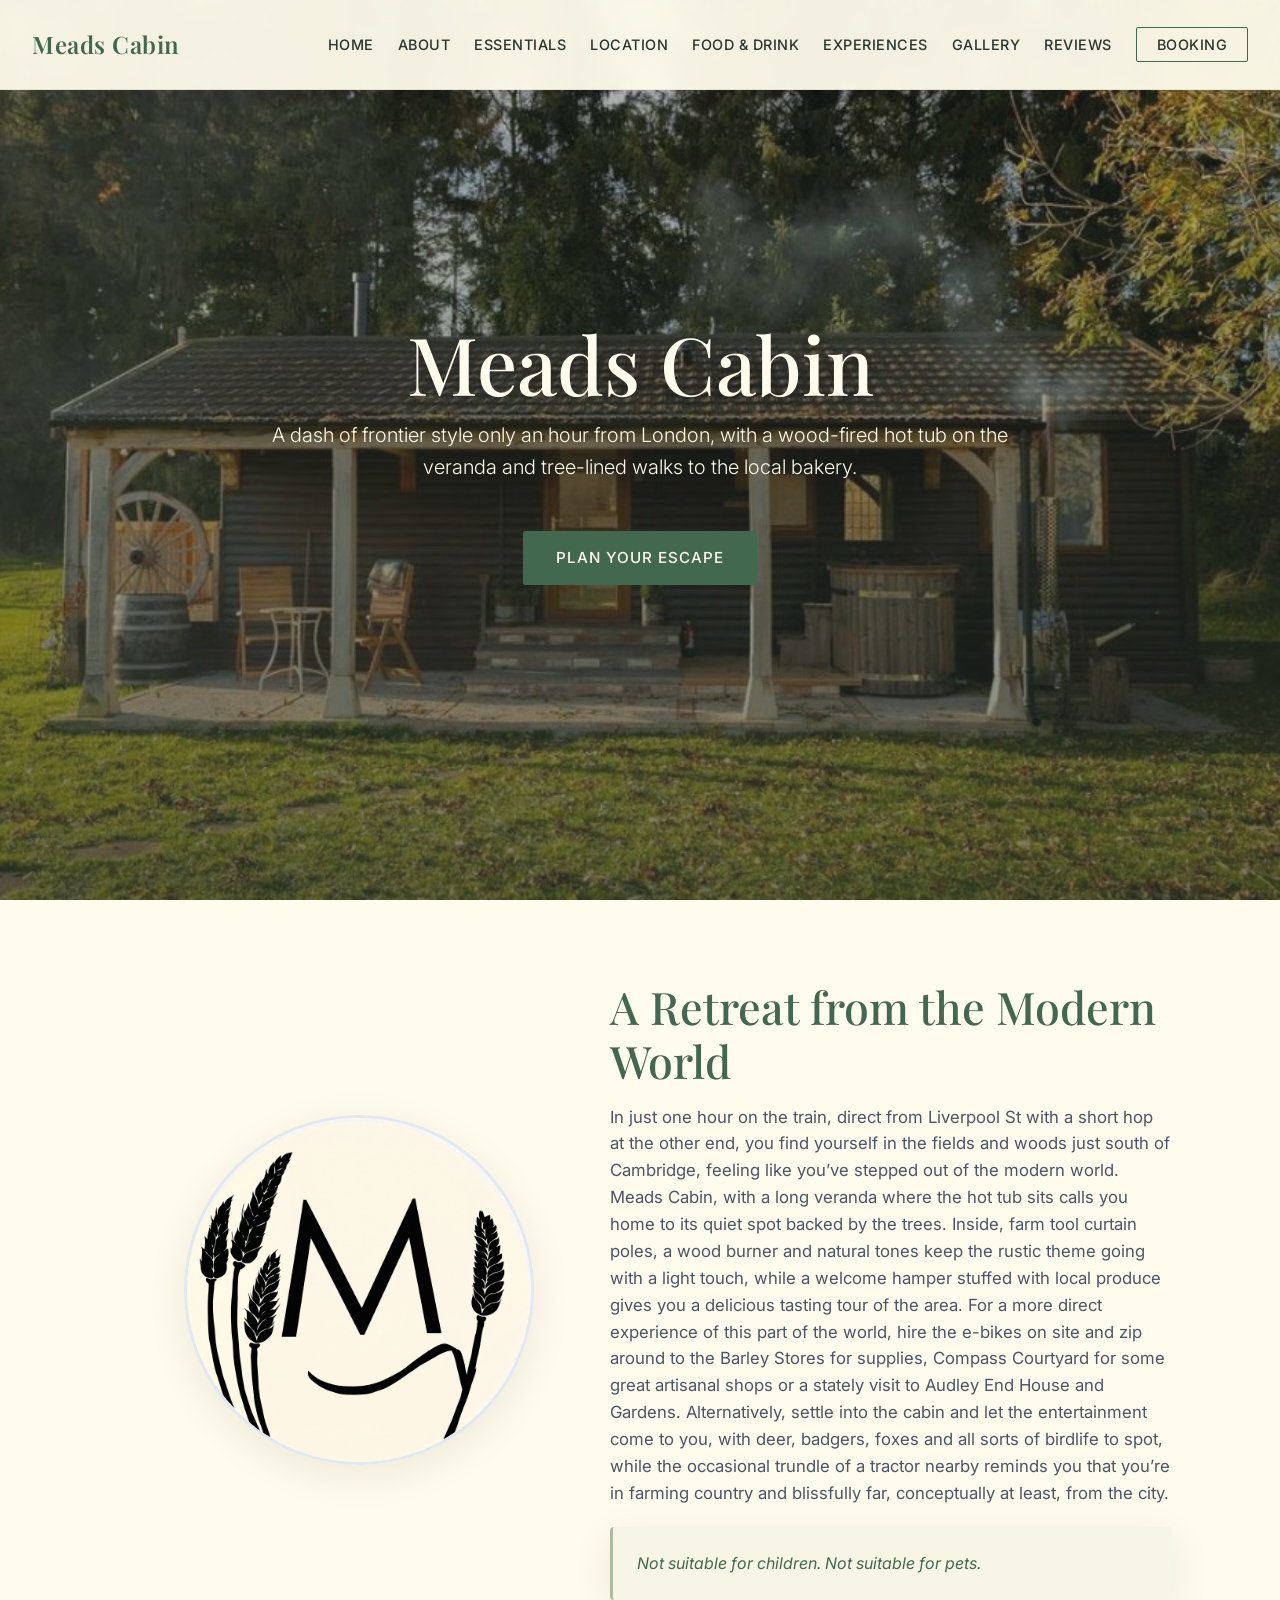
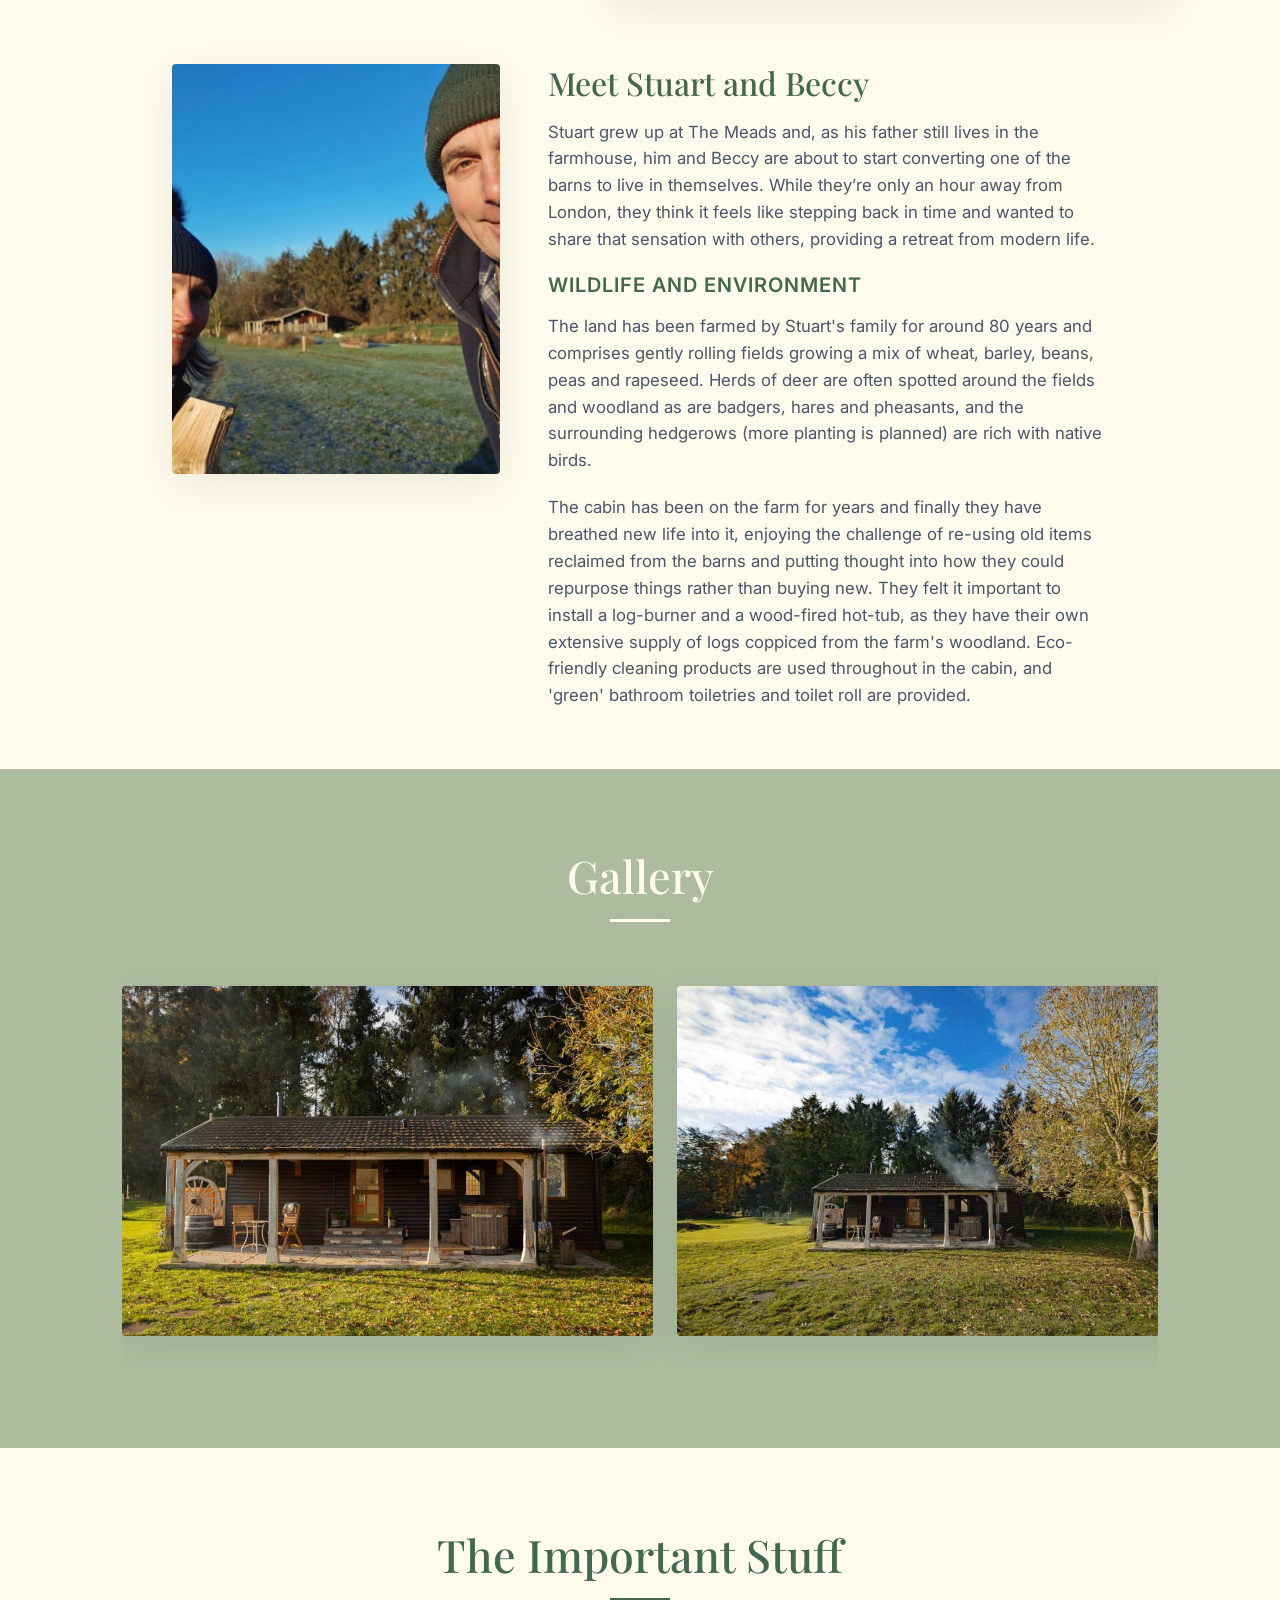
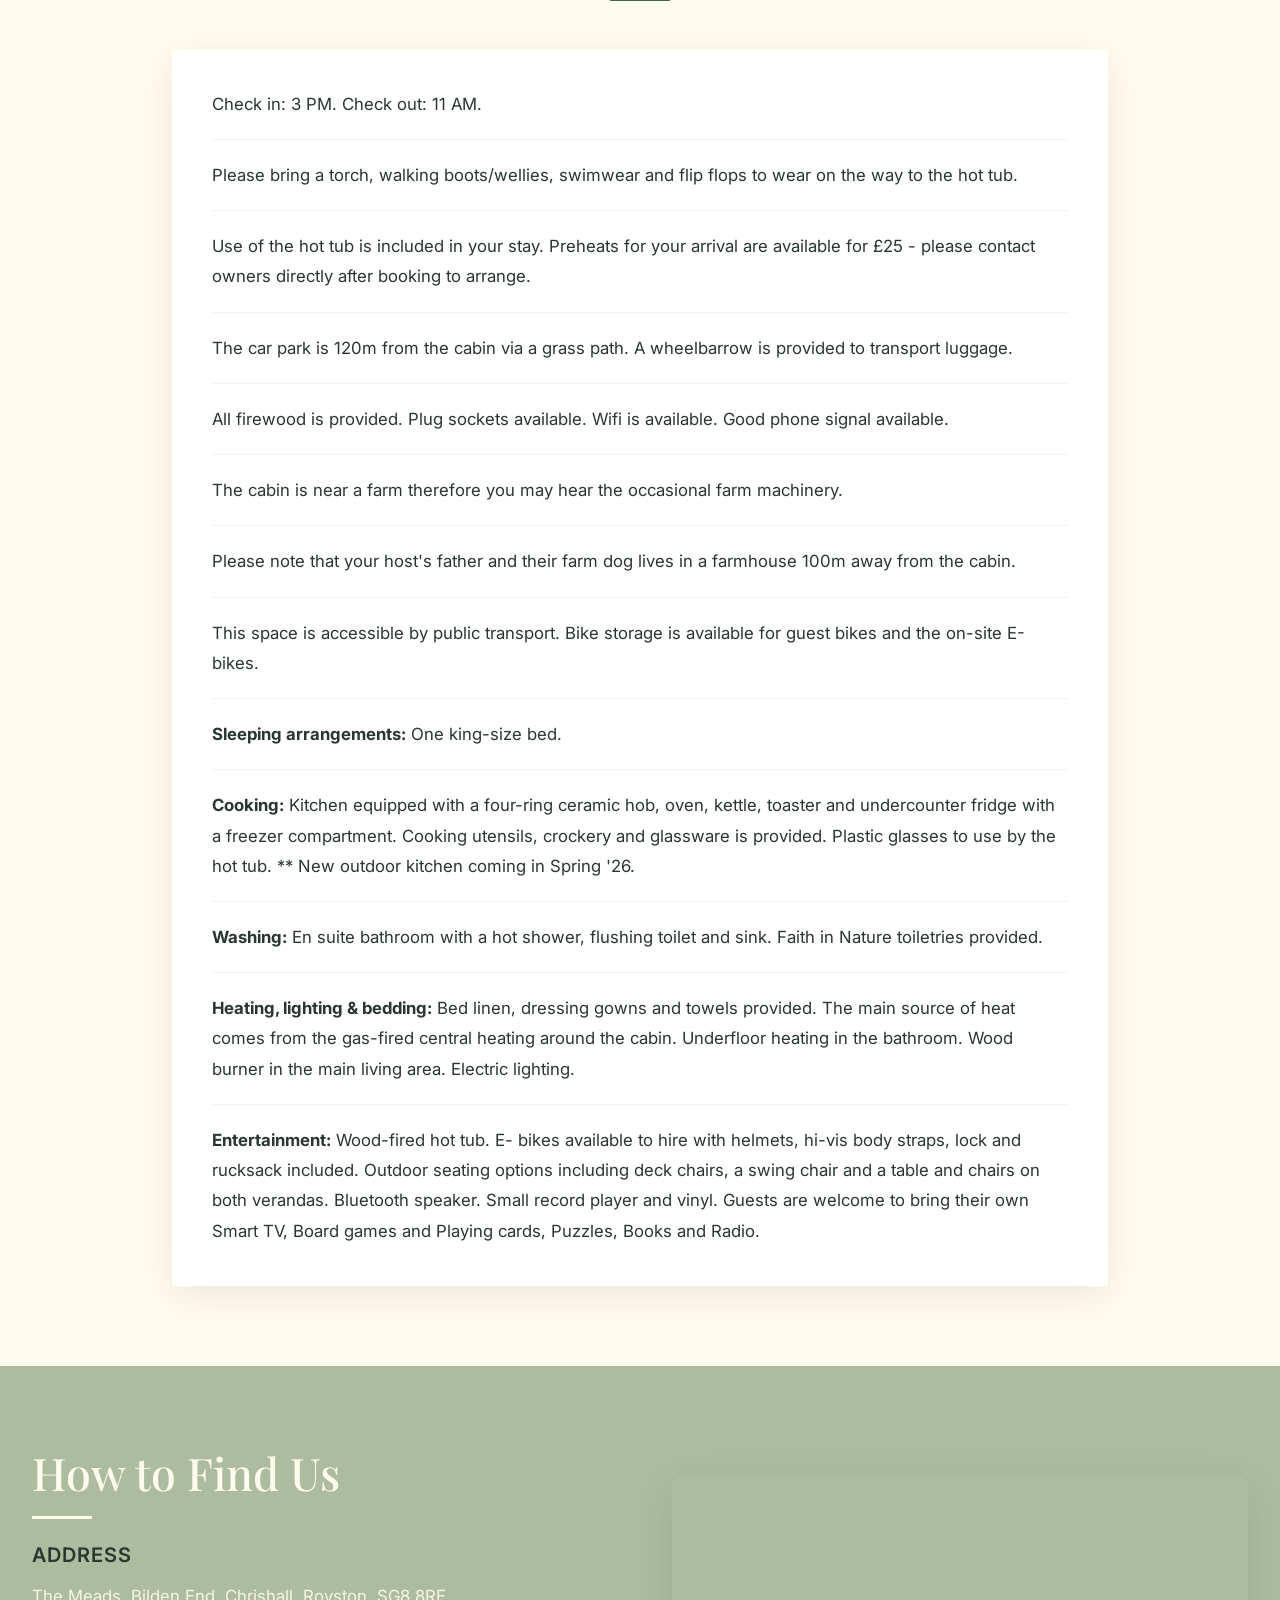
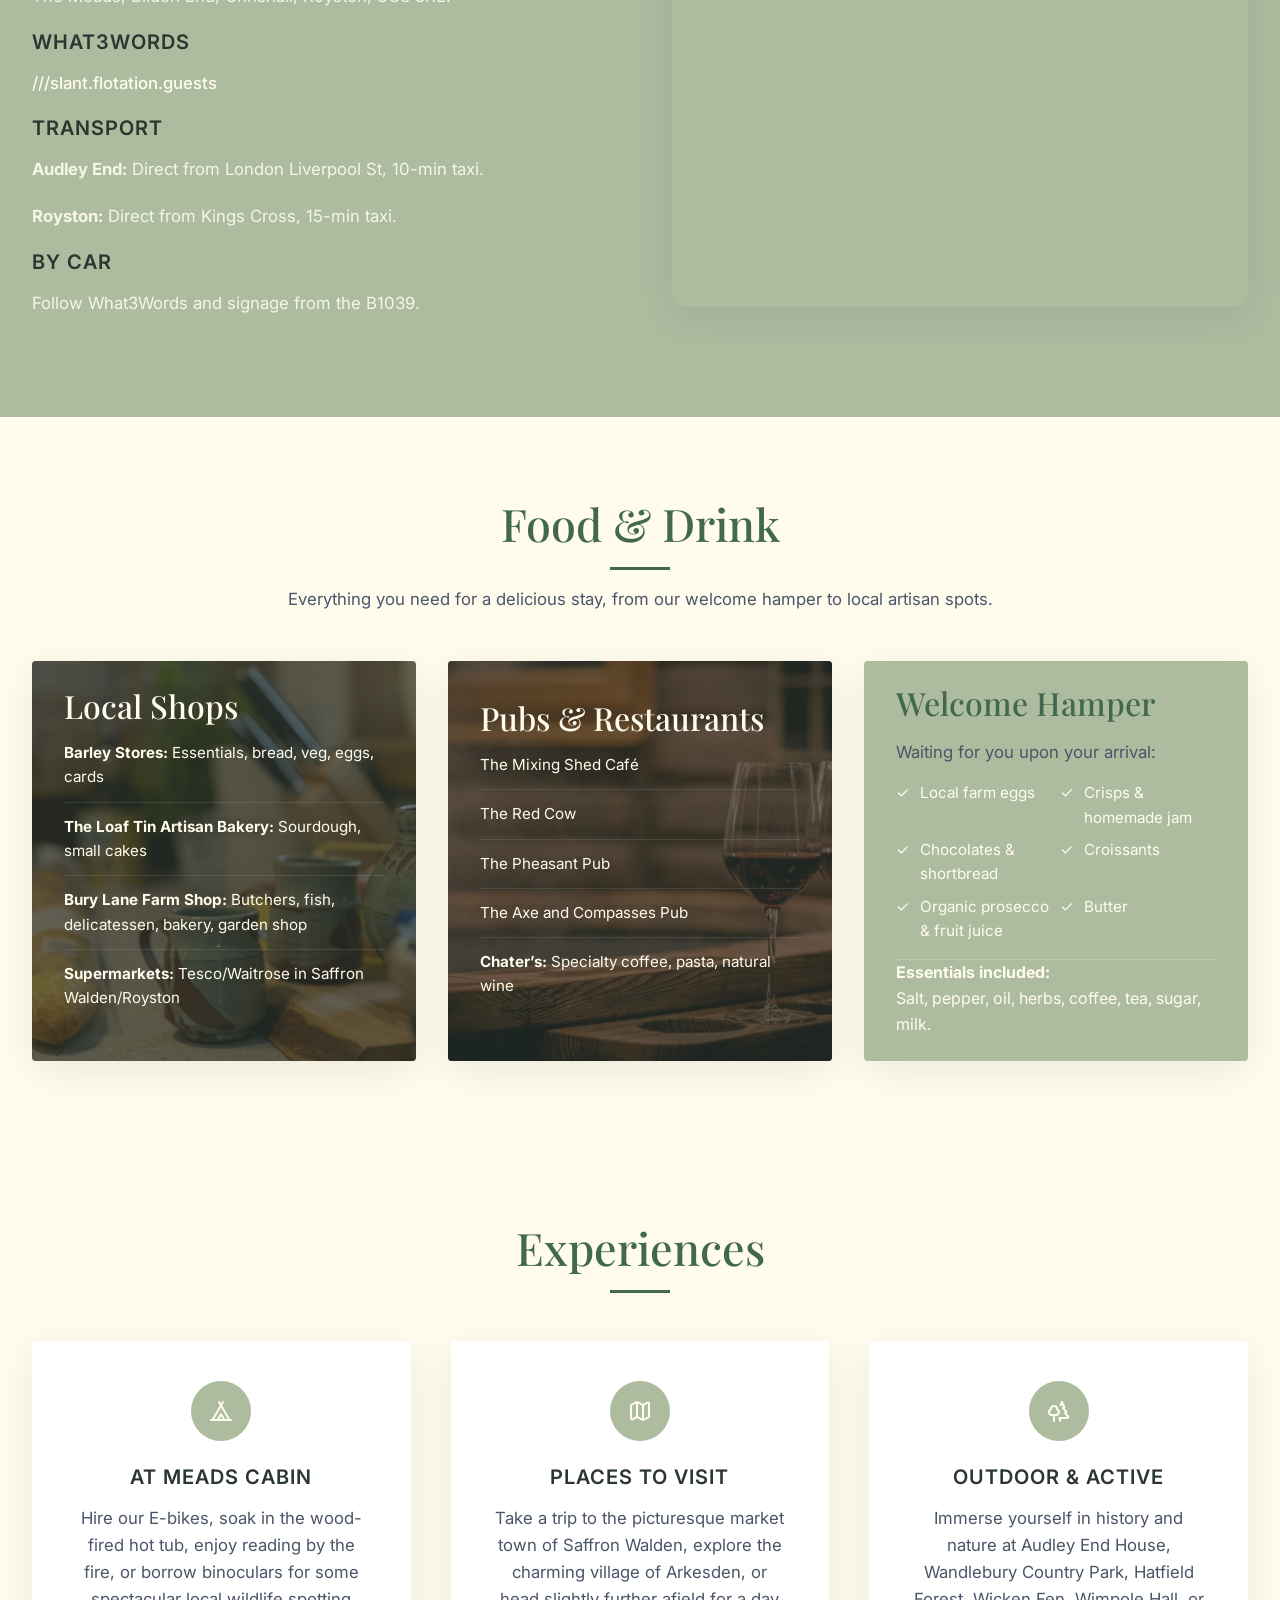
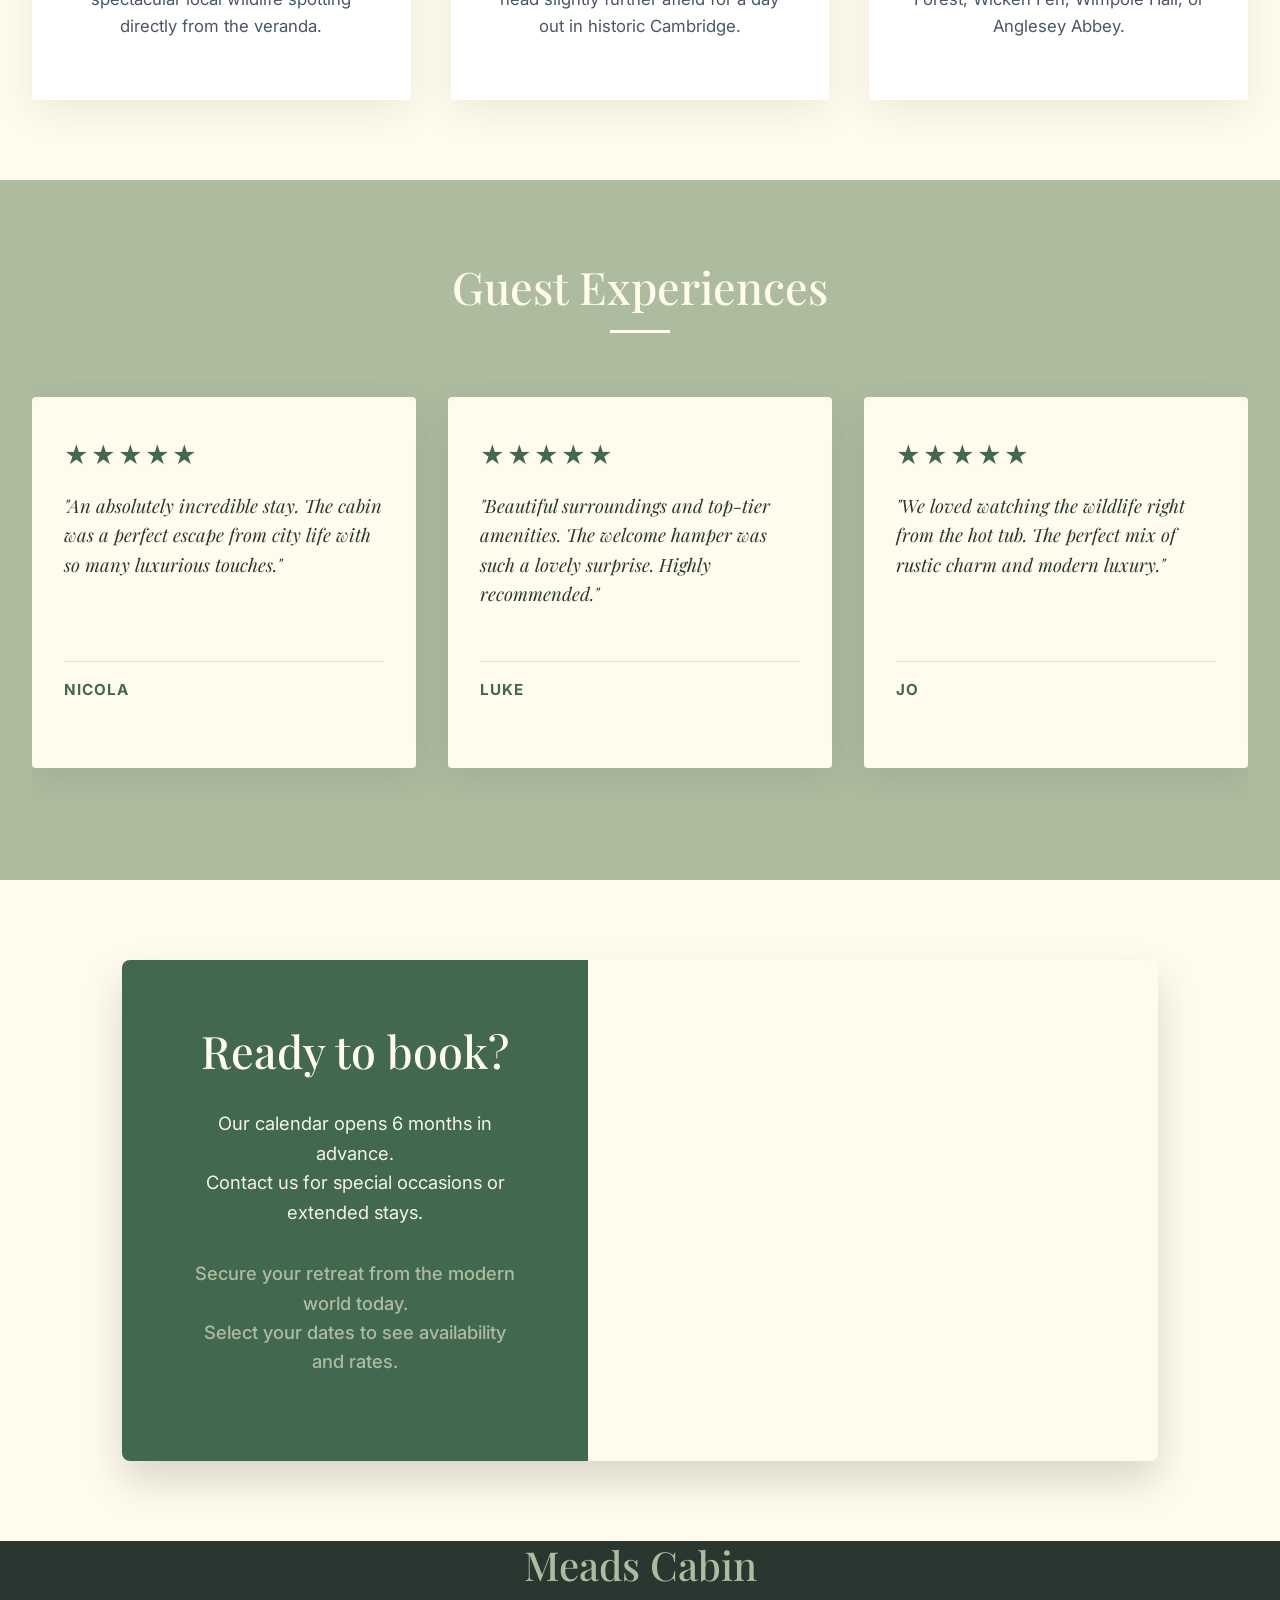
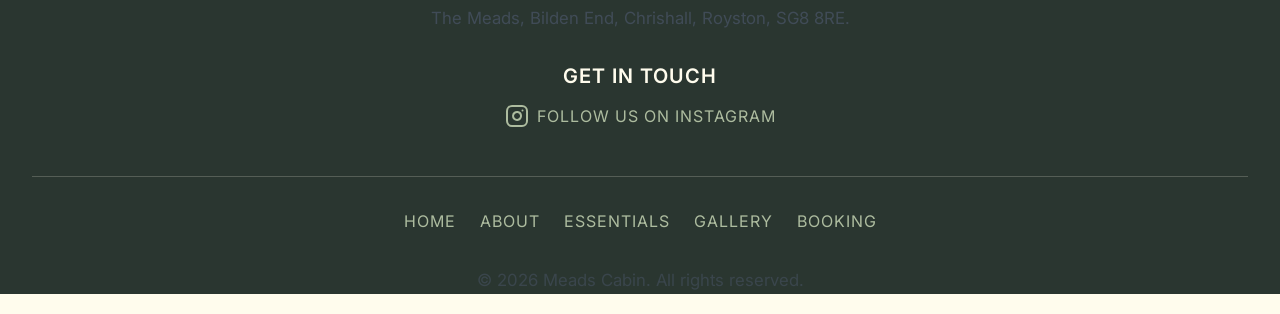
==== commit e3057638: "Add files via upload" ====
--- a/index.html
+++ b/index.html
@@ -1,394 +1,781 @@
 <!DOCTYPE html>
+
 <html lang="en">
+
 <head>
+
 <link rel="icon" type="image/png" href="public/favicon.png">
+
     <meta charset="UTF-8">
+
     <meta name="viewport" content="width=device-width, initial-scale=1.0">
+
     <title>Meads Cabin | Premium Rustic Retreat near Cambridge</title>
+
     <meta name="description" content="A dash of frontier style only an hour from London, with a wood-fired hot tub on the veranda and tree-lined walks to the local bakery.">
+
     
+
     <!-- Google Fonts -->
+
     <link rel="preconnect" href="https://fonts.googleapis.com">
+
     <link rel="preconnect" href="https://fonts.gstatic.com" crossorigin>
+
     <link href="https://fonts.googleapis.com/css2?family=Inter:wght@300;400;500;600&family=Playfair+Display:ital,wght@0,400;0,500;0,600;0,700;1,400&display=swap" rel="stylesheet">
+
     
+
     <link rel="stylesheet" href="styles.css">
+
 </head>
+
 <body>
 
+
+
     <!-- Global Navigation -->
+
     <nav id="navbar" class="global-nav">
+
         <div class="nav-container">
+
             <a href="#home" class="nav-logo">Meads Cabin</a>
+
             <ul class="nav-links">
+
                 <li><a href="#home">Home</a></li>
+
                 <li><a href="#about">About</a></li>
+
                 <li><a href="#essentials">Essentials</a></li>
+
                 <li><a href="#location">Location</a></li>
+
                 <li><a href="#food-drink">Food & Drink</a></li>
+
                 <li><a href="#experiences">Experiences</a></li>
+
                 <li><a href="#gallery">Gallery</a></li>
+
                 <li><a href="#reviews">Reviews</a></li>
+
                 <li><a href="#booking" class="btn-book">Booking</a></li>
+
             </ul>
+
             <div class="hamburger">
+
                 <span class="bar"></span>
+
                 <span class="bar"></span>
+
                 <span class="bar"></span>
-            </div>
-        </div>
+
+            </div>
+
+        </div>
+
     </nav>
 
+
+
     <!-- Section 1: Hero -->
+
     <section id="home" class="hero-section">
+
         <div class="hero-bg" style="background-image: url('public/hero.jpg');"></div>
+
         <div class="hero-overlay"></div>
+
         <div class="hero-content">
+
             <h1 class="hero-title">Meads Cabin</h1>
+
             <p class="hero-subtitle">A dash of frontier style only an hour from London, with a wood-fired hot tub on the veranda and tree-lined walks to the local bakery.</p>
+
             <a href="#booking" class="btn btn-primary mt-4">Plan Your Escape</a>
-        </div>
-    </section>
+
+        </div>
+
+    </section>
+
+
 
     <!-- Section 2: About & Hosts -->
+
     <section id="about" class="about-section pt-20 pb-10">
+
         <div class="container container-narrow">
+
             <div class="about-flex">
+
                 <div class="about-left">
+
                     <div class="logo-wrapper shadow-soft">
+
                         <img src="public/logo.jpg" alt="Meads Cabin Logo" class="masked-logo zoomed-logo">
-                    </div>
-                </div>
+
+                    </div>
+
+                </div>
+
                 <div class="about-right">
+
                     <h2>A Retreat from the Modern World</h2>
+
                     <p>In just one hour on the train, direct from Liverpool St with a short hop at the other end, you find yourself in the fields and woods just south of Cambridge, feeling like you’ve stepped out of the modern world. Meads Cabin, with a long veranda where the hot tub sits calls you home to its quiet spot backed by the trees. Inside, farm tool curtain poles, a wood burner and natural tones keep the rustic theme going with a light touch, while a welcome hamper stuffed with local produce gives you a delicious tasting tour of the area. For a more direct experience of this part of the world, hire the e-bikes on site and zip around to the Barley Stores for supplies, Compass Courtyard for some great artisanal shops or a stately visit to Audley End House and Gardens. Alternatively, settle into the cabin and let the entertainment come to you, with deer, badgers, foxes and all sorts of birdlife to spot, while the occasional trundle of a tractor nearby reminds you that you’re in farming country and blissfully far, conceptually at least, from the city.</p>
+
                     
+
                     <div class="notice-box mt-4 shadow-soft">
+
                         <p class="notice-text"><em>Not suitable for children. Not suitable for pets.</em></p>
-                    </div>
-                </div>
-            </div>
+
+                    </div>
+
+                </div>
+
+            </div>
+
+
 
             <div class="hosts-section mt-16">
+
                 <div class="hosts-image-col">
+
                     <img src="public/hosts.jpg" alt="Meet Stuart and Beccy" class="hosts-img shadow-soft rounded">
-                </div>
+
+                </div>
+
                 <div class="hosts-content-col">
+
                     <h3>Meet Stuart and Beccy</h3>
+
                     <p>Stuart grew up at The Meads and, as his father still lives in the farmhouse, him and Beccy are about to start converting one of the barns to live in themselves. While they’re only an hour away from London, they think it feels like stepping back in time and wanted to share that sensation with others, providing a retreat from modern life.</p>
+
                     
+
                     <h4 class="mt-4 text-forest">Wildlife and environment</h4>
+
                     <p>The land has been farmed by Stuart's family for around 80 years and comprises gently rolling fields growing a mix of wheat, barley, beans, peas and rapeseed. Herds of deer are often spotted around the fields and woodland as are badgers, hares and pheasants, and the surrounding hedgerows (more planting is planned) are rich with native birds.</p>
+
                     
+
                     <p>The cabin has been on the farm for years and finally they have breathed new life into it, enjoying the challenge of re-using old items reclaimed from the barns and putting thought into how they could repurpose things rather than buying new. They felt it important to install a log-burner and a wood-fired hot-tub, as they have their own extensive supply of logs coppiced from the farm's woodland. Eco-friendly cleaning products are used throughout in the cabin, and 'green' bathroom toiletries and toilet roll are provided.</p>
-                </div>
-            </div>
-        </div>
-    </section>
+
+                </div>
+
+            </div>
+
+        </div>
+
+    </section>
+
+
 
     <!-- Section 3: Gallery -->
+
     <section id="gallery" class="gallery-section py-20 bg-sage">
+
         <div class="container container-medium">
+
             <div class="text-center mb-12">
+
                 <h2 class="text-cream">Gallery</h2>
+
                 <div class="devider bg-cream mx-auto"></div>
-            </div>
+
+            </div>
+
             
+
             <div class="horizontal-scroll-gallery">
+
                 <img src="public/hottub.jpg" alt="Wood-fired Hot tub" class="shadow-soft">
+
                 <img src="public/cabin-front.jpg" alt="Cabin Exterior" class="shadow-soft">
+
                 <img src="public/night.jpg" alt="Meads Cabin at Night" class="shadow-soft">
+
                 <img src="public/interior.jpg" alt="Cozy Interior" class="shadow-soft">
+
                 <img src="public/glassdoor.jpg" alt="Glass Doors" class="shadow-soft">
+
                 <img src="public/bed.jpg" alt="King Size Bed" class="shadow-soft">
+
                 <img src="public/kitchen.jpg" alt="Rustic Kitchen" class="shadow-soft">
+
                 <img src="public/shower.jpg" alt="En Suite" class="shadow-soft">
+
                 <img src="public/axe.jpg" alt="Chopping Block" class="shadow-soft">
+
                 <img src="public/table.jpg" alt="Outdoor Seating" class="shadow-soft">
-            </div>
-        </div>
-    </section>
+
+            </div>
+
+        </div>
+
+    </section>
+
+
 
     <!-- Section 4: Essentials Page -->
+
     <section id="essentials" class="essentials-section py-20 relative bg-cream">
+
         <div class="container container-narrow">
+
             <div class="text-center mb-12">
+
                 <h2>The Important Stuff</h2>
+
                 <div class="devider bg-forest mx-auto"></div>
-            </div>
+
+            </div>
+
             
+
             <div class="essentials-content shadow-soft p-10 bg-white rounded">
+
                 <ul class="verbatim-list">
+
                     <li>Check in: 3 PM. Check out: 11 AM.</li>
+
                     <li>Please bring a torch, walking boots/wellies, swimwear and flip flops to wear on the way to the hot tub.</li>
+
                     <li>Use of the hot tub is included in your stay. Preheats for your arrival are available for £25 - please contact owners directly after booking to arrange.</li>
+
                     <li>The car park is 120m from the cabin via a grass path. A wheelbarrow is provided to transport luggage.</li>
+
                     <li>All firewood is provided. Plug sockets available. Wifi is available. Good phone signal available.</li>
+
                     <li>The cabin is near a farm therefore you may hear the occasional farm machinery.</li>
+
                     <li>Please note that your host's father and their farm dog lives in a farmhouse 100m away from the cabin.</li>
+
                     <li>This space is accessible by public transport. Bike storage is available for guest bikes and the on-site E-bikes.</li>
+
                     <li><strong>Sleeping arrangements:</strong> One king-size bed.</li>
+
                     <li><strong>Cooking:</strong> Kitchen equipped with a four-ring ceramic hob, oven, kettle, toaster and undercounter fridge with a freezer compartment. Cooking utensils, crockery and glassware is provided. Plastic glasses to use by the hot tub. ** New outdoor kitchen coming in Spring '26.</li>
+
                     <li><strong>Washing:</strong> En suite bathroom with a hot shower, flushing toilet and sink. Faith in Nature toiletries provided.</li>
+
                     <li><strong>Heating, lighting & bedding:</strong> Bed linen, dressing gowns and towels provided. The main source of heat comes from the gas-fired central heating around the cabin. Underfloor heating in the bathroom. Wood burner in the main living area. Electric lighting.</li>
+
                     <li><strong>Entertainment:</strong> Wood-fired hot tub. E- bikes available to hire with helmets, hi-vis body straps, lock and rucksack included. Outdoor seating options including deck chairs, a swing chair and a table and chairs on both verandas. Bluetooth speaker. Small record player and vinyl. Guests are welcome to bring their own Smart TV, Board games and Playing cards, Puzzles, Books and Radio.</li>
+
                 </ul>
-            </div>
-        </div>
-    </section>
+
+            </div>
+
+        </div>
+
+    </section>
+
+
 
     <!-- Section 5: Location -->
+
     <section id="location" class="location-section py-20 bg-sage text-cream">
+
         <div class="container">
+
             <div class="location-grid">
+
                 <div class="location-info">
+
                     <h2 class="text-cream">How to Find Us</h2>
+
                     <div class="devider bg-cream mb-6"></div>
+
                     
+
                     <div class="info-block">
+
                         <h4>Address</h4>
+
                         <p class="text-cream opacity-90">The Meads, Bilden End, Chrishall, Royston, SG8 8RE.</p>
-                    </div>
+
+                    </div>
+
+
 
                     <div class="info-block mt-4">
+
                         <h4>What3Words</h4>
+
                         <p class="font-medium text-cream">///slant.flotation.guests</p>
-                    </div>
+
+                    </div>
+
+
 
                     <div class="info-block mt-4">
+
                         <h4>Transport</h4>
+
                         <p class="text-cream opacity-90"><strong>Audley End:</strong> Direct from London Liverpool St, 10-min taxi.</p>
+
                         <p class="text-cream opacity-90"><strong>Royston:</strong> Direct from Kings Cross, 15-min taxi.</p>
-                    </div>
+
+                    </div>
+
+
 
                     <div class="info-block mt-4">
+
                         <h4>By Car</h4>
+
                         <p class="text-cream opacity-90">Follow What3Words and signage from the B1039.</p>
-                    </div>
-                </div>
+
+                    </div>
+
+                </div>
+
                 <div class="map-responsive shadow-soft">
+
                     <iframe src="https://www.google.com/maps/embed?pb=!1m18!1m12!1m3!1d9821.533184437229!2d0.09108187969467747!3d52.01811465630443!2m3!1f0!2f0!3f0!3m2!1i1024!2i768!4f13.1!3m3!1m2!1s0x47d88755af6e8c51%3A0xd41fa5adce1f92f4!2sChrishall%2C%20Royston%20SG8%208RE!5e0!3m2!1sen!2suk!4v1776803124846!5m2!1sen!2suk" width="600" height="450" style="border:0;" allowfullscreen="" loading="lazy" referrerpolicy="no-referrer-when-downgrade"></iframe>
-                </div>
-            </div>
-        </div>
-    </section>
+
+                </div>
+
+            </div>
+
+        </div>
+
+    </section>
+
+
 
     <!-- Food & Drink Page -->
+
     <section id="food-drink" class="food-section py-20 bg-cream">
+
         <div class="container">
+
             <div class="text-center mb-12">
+
                 <h2>Food & Drink</h2>
+
                 <div class="devider bg-forest mx-auto"></div>
+
                 <p class="section-subtext mx-auto mt-4">Everything you need for a delicious stay, from our welcome hamper to local artisan spots.</p>
-            </div>
+
+            </div>
+
             
+
             <div class="food-boxes">
+
                 <div class="food-box shadow-soft image-overlay-box" style="background-image: url('public/tigerbread.jpg');">
+
                     <div class="box-content list-content light-text">
+
                         <h3>Local Shops</h3>
+
                         <ul class="clean-list">
+
                             <li><strong>Barley Stores:</strong> Essentials, bread, veg, eggs, cards</li>
+
                             <li><strong>The Loaf Tin Artisan Bakery:</strong> Sourdough, small cakes</li>
+
                             <li><strong>Bury Lane Farm Shop:</strong> Butchers, fish, delicatessen, bakery, garden shop</li>
+
                             <li><strong>Supermarkets:</strong> Tesco/Waitrose in Saffron Walden/Royston</li>
+
                         </ul>
-                    </div>
-                </div>
+
+                    </div>
+
+                </div>
+
+
 
                 <div class="food-box shadow-soft image-overlay-box" style="background-image: url('public/wine.jpg');">
+
                     <div class="box-content list-content light-text">
+
                         <h3>Pubs & Restaurants</h3>
+
                         <ul class="clean-list">
+
                             <li>The Mixing Shed Café</li>
+
                             <li>The Red Cow</li>
+
                             <li>The Pheasant Pub</li>
+
                             <li>The Axe and Compasses Pub</li>
+
                             <li><strong>Chater’s:</strong> Specialty coffee, pasta, natural wine</li>
+
                         </ul>
-                    </div>
-                </div>
+
+                    </div>
+
+                </div>
+
+
 
                 <div class="food-box shadow-soft bg-sage food-hamper">
+
                     <div class="box-content text-cream">
+
                         <h3>Welcome Hamper</h3>
+
                         <p class="mb-4">Waiting for you upon your arrival:</p>
+
                         <ul class="feature-list">
+
                             <li>Local farm eggs</li>
+
                             <li>Crisps & homemade jam</li>
+
                             <li>Chocolates & shortbread</li>
+
                             <li>Croissants</li>
+
                             <li>Organic prosecco & fruit juice</li>
+
                             <li>Butter</li>
+
                         </ul>
+
                         <div class="mt-4 pt-4 border-t border-cream-20">
+
                             <strong>Essentials included:</strong><br>
+
                             Salt, pepper, oil, herbs, coffee, tea, sugar, milk.
+
                         </div>
-                    </div>
-                </div>
-            </div>
-        </div>
-    </section>
+
+                    </div>
+
+                </div>
+
+            </div>
+
+        </div>
+
+    </section>
+
+
 
     <!-- Experiences Page -->
+
     <section id="experiences" class="experience-section py-20">
+
         <div class="container">
+
             <div class="text-center mb-12">
+
                 <h2>Experiences</h2>
+
                 <div class="devider bg-forest mx-auto"></div>
-            </div>
+
+            </div>
+
+
 
             <div class="experiences-grid">
+
                 <div class="exp-card shadow-soft p-10 bg-white rounded">
+
                     <div class="exp-icon bg-sage text-cream">
+
                         <svg xmlns="http://www.w3.org/2000/svg" width="24" height="24" viewBox="0 0 24 24" fill="none" stroke="currentColor" stroke-width="2" stroke-linecap="round" stroke-linejoin="round" class="lucide lucide-tent"><path d="M3.5 21 14 3"/><path d="M20.5 21 10 3"/><path d="M15.5 21 12 15l-3.5 6"/><path d="M2 21h20"/></svg>
-                    </div>
+
+                    </div>
+
                     <h4>At Meads Cabin</h4>
+
                     <p>Hire our E-bikes, soak in the wood-fired hot tub, enjoy reading by the fire, or borrow binoculars for some spectacular local wildlife spotting directly from the veranda.</p>
-                </div>
+
+                </div>
+
                 
+
                 <div class="exp-card shadow-soft p-10 bg-white rounded">
+
                     <div class="exp-icon bg-sage text-cream">
+
                         <svg xmlns="http://www.w3.org/2000/svg" width="24" height="24" viewBox="0 0 24 24" fill="none" stroke="currentColor" stroke-width="2" stroke-linecap="round" stroke-linejoin="round" class="lucide lucide-map"><path d="M14.106 5.553a2 2 0 0 0 1.788 0l3.659-1.83A1 1 0 0 1 21 4.619v12.764a1 1 0 0 1-.553.894l-4.553 2.277a2 2 0 0 1-1.788 0l-4.212-2.106a2 2 0 0 0-1.788 0l-3.659 1.83A1 1 0 0 1 3 19.381V6.618a1 1 0 0 1 .553-.894l4.553-2.277a2 2 0 0 1 1.788 0z"/><path d="M15 5.764v15"/><path d="M9 3.236v15"/></svg>
-                    </div>
+
+                    </div>
+
                     <h4>Places to Visit</h4>
+
                     <p>Take a trip to the picturesque market town of Saffron Walden, explore the charming village of Arkesden, or head slightly further afield for a day out in historic Cambridge.</p>
-                </div>
+
+                </div>
+
+
 
                 <div class="exp-card shadow-soft p-10 bg-white rounded">
+
                     <div class="exp-icon bg-sage text-cream">
+
                         <svg xmlns="http://www.w3.org/2000/svg" width="24" height="24" viewBox="0 0 24 24" fill="none" stroke="currentColor" stroke-width="2" stroke-linecap="round" stroke-linejoin="round" class="lucide lucide-trees"><path d="M10 10v.2A3 3 0 0 1 8.9 16H5a3 3 0 0 1-1-5.8V10a3 3 0 0 1 6 0Z"/><path d="M7 16v6"/><path d="M13 19v3"/><path d="M12 19h8.3a1 1 0 0 0 .7-1.7L18 14h.3a1 1 0 0 0 .7-1.7L16 9h.2a1 1 0 0 0 .8-1.7L15 3l-1.4 3.4"/></svg>
-                    </div>
+
+                    </div>
+
                     <h4>Outdoor & Active</h4>
+
                     <p>Immerse yourself in history and nature at Audley End House, Wandlebury Country Park, Hatfield Forest, Wicken Fen, Wimpole Hall, or Anglesey Abbey.</p>
-                </div>
-            </div>
-        </div>
-    </section>
+
+                </div>
+
+            </div>
+
+        </div>
+
+    </section>
+
+
 
     <!-- Section 6: Reviews -->
+
     <section id="reviews" class="reviews-section py-20 bg-sage text-cream relative">
+
         <div class="container">
+
             <div class="text-center mb-12">
+
                 <h2>Guest Experiences</h2>
+
                 <div class="devider bg-cream mx-auto"></div>
-            </div>
+
+            </div>
+
+
 
             <div class="reviews-carousel">
+
                 <!-- Review Cards with Drop Shadows -->
+
                 <div class="review-card shadow-soft">
+
                     <div class="stars">★★★★★</div>
+
                     <p class="review-text">"An absolutely incredible stay. The cabin was a perfect escape from city life with so many luxurious touches."</p>
+
                     <div class="review-author">
+
                         <strong>Nicola</strong>
+
                         <span>13/02/2026</span>
-                    </div>
-                </div>
+
+                    </div>
+
+                </div>
+
+
 
                 <div class="review-card shadow-soft">
+
                     <div class="stars">★★★★★</div>
+
                     <p class="review-text">"Beautiful surroundings and top-tier amenities. The welcome hamper was such a lovely surprise. Highly recommended."</p>
+
                     <div class="review-author">
+
                         <strong>Luke</strong>
+
                         <span>20/03/2026</span>
-                    </div>
-                </div>
+
+                    </div>
+
+                </div>
+
+
 
                 <div class="review-card shadow-soft">
+
                     <div class="stars">★★★★★</div>
+
                     <p class="review-text">"We loved watching the wildlife right from the hot tub. The perfect mix of rustic charm and modern luxury."</p>
+
                     <div class="review-author">
+
                         <strong>Jo</strong>
+
                         <span>04/04/2026</span>
-                    </div>
-                </div>
+
+                    </div>
+
+                </div>
+
+
 
                 <div class="review-card shadow-soft">
+
                     <div class="stars">★★★★★</div>
+
                     <p class="review-text">"A truly stunning property. Stuart and Beccy have thought of everything down to the smallest detail."</p>
+
                     <div class="review-author">
+
                         <strong>Daniela</strong>
+
                         <span>13/03/2026</span>
-                    </div>
-                </div>
+
+                    </div>
+
+                </div>
+
+
 
                 <div class="review-card shadow-soft">
+
                     <div class="stars">★★★★★</div>
+
                     <p class="review-text">"Such a peaceful retreat! Loved the e-bikes and the cozy wood burner on a chilly evening."</p>
+
                     <div class="review-author">
+
                         <strong>Morgan</strong>
+
                         <span>24/01/2026</span>
-                    </div>
-                </div>
+
+                    </div>
+
+                </div>
+
+
 
                 <div class="review-card shadow-soft">
+
                     <div class="stars">★★★★★</div>
+
                     <p class="review-text">"Five stars all around. If you need a premium getaway to disconnect, this is the place to be."</p>
+
                     <div class="review-author">
+
                         <strong>Becky</strong>
+
                         <span>02/01/2026</span>
-                    </div>
-                </div>
-            </div>
-        </div>
-    </section>
+
+                    </div>
+
+                </div>
+
+            </div>
+
+        </div>
+
+    </section>
+
+
 
     <!-- Section 7: Booking -->
+
     <section id="booking" class="booking-section py-20 pb-30">
+
         <div class="container container-medium">
+
             <div class="booking-container shadow-xl">
+
                 <!-- Applied internal padding and centered text -->
+
                 <div class="booking-info bg-forest text-cream p-12 text-center" style="padding: 4rem;">
+
                     <h2>Ready to book?</h2>
+
                     
+
                     <p class="mt-6 text-cream" style="color: rgba(255, 252, 237, 0.95); font-size: 1.15rem;">
+
                         Our calendar opens 6 months in advance.<br>
+
                         Contact us for special occasions or extended stays.
+
                     </p>
+
                     
+
                     <p class="mt-8 text-cream font-medium" style="color: var(--sage-green); font-size: 1.15rem;">
+
                         Secure your retreat from the modern world today.<br>
+
                         Select your dates to see availability and rates.
+
                     </p>
-                </div>
+
+                </div>
+
                 <div class="booking-form p-10 bg-cream">
-                    <div class="calendar-placeholder">
-                        <div class="placeholder-icon">
-                            <svg xmlns="http://www.w3.org/2000/svg" width="48" height="48" viewBox="0 0 24 24" fill="none" stroke="var(--forest-green)" stroke-width="1.5" stroke-linecap="round" stroke-linejoin="round" class="lucide lucide-calendar-days"><rect width="18" height="18" x="3" y="4" rx="2" ry="2"/><line x1="16" x2="16" y1="2" y2="6"/><line x1="8" x2="8" y1="2" y2="6"/><line x1="3" x2="21" y1="10" y2="10"/><path d="M8 14h.01"/><path d="M12 14h.01"/><path d="M16 14h.01"/><path d="M8 18h.01"/><path d="M12 18h.01"/><path d="M16 18h.01"/></svg>
-                        </div>
-                        <h3 class="mt-4 text-forest text-xl text-center">Booking Calendar Component</h3>
-                        <p class="text-center mt-2 text-sm text-gray-600">Embed integration point for property management system.</p>
-                    </div>
-                </div>
-            </div>
-        </div>
-    </section>
+
+                    <script id="InnStyle-js" src="https://developer.innstyle.co.uk/calendar.min.js"></script>
+
+                    <script>
+                        InnStyle('meadscabin', {
+                            bookable: 78057
+                        });
+                    </script>
+
+                </div>
+
+            </div>
+
+        </div>
+
+    </section>
+
+
 
     <!-- Section 8: Footer -->
+
     <footer class="footer bg-text-dark text-cream py-16">
+
         <div class="container text-center">
+
             <h3 class="font-heading mb-4 text-sage" style="font-size: 2.5rem;">Meads Cabin</h3>
+
             <p class="opacity-70 text-sm mb-6">The Meads, Bilden End, Chrishall, Royston, SG8 8RE.</p>
+
             
+
             <div class="get-in-touch mt-8 mb-8">
+
                 <h4 class="text-cream mb-4">Get in Touch</h4>
+
                 <a href="https://www.instagram.com/meadscabin/" target="_blank" rel="noopener noreferrer" class="social-link inline-flex align-center gap-2" style="display: inline-flex; align-items: center; justify-content: center; gap: 0.5rem;">
+
                     <svg xmlns="http://www.w3.org/2000/svg" width="24" height="24" viewBox="0 0 24 24" fill="none" stroke="currentColor" stroke-width="2" stroke-linecap="round" stroke-linejoin="round" class="lucide lucide-instagram"><rect width="20" height="20" x="2" y="2" rx="5" ry="5"/><path d="M16 11.37A4 4 0 1 1 12.63 8 4 4 0 0 1 16 11.37z"/><line x1="17.5" x2="17.51" y1="6.5" y2="6.5"/></svg>
+
                     Follow us on Instagram
+
                 </a>
-            </div>
+
+            </div>
+
+
 
             <div class="footer-links flex justify-center gap-6 text-sm mb-8 mt-10 border-t pt-8 border-cream-20">
+
                 <a href="#home">Home</a>
+
                 <a href="#about">About</a>
+
                 <a href="#essentials">Essentials</a>
+
                 <a href="#gallery">Gallery</a>
+
                 <a href="#booking">Booking</a>
-            </div>
+
+            </div>
+
             <p class="text-xs opacity-50">&copy; 2026 Meads Cabin. All rights reserved.</p>
-        </div>
+
+        </div>
+
     </footer>
 
+
+
     <script src="script.js"></script>
+
 </body>
-</html>
+
+</html>
--- a/styles.css
+++ b/styles.css
@@ -102,7 +102,7 @@
 .opacity-70 { opacity: 0.7; }
 .opacity-50 { opacity: 0.5; }
 
-/* NEW Requirement: Soft drop shadows for depth on images and cards */
+/* Drop Shadows */
 .shadow-soft { box-shadow: 0 10px 40px rgba(0, 0, 0, 0.08); }
 .shadow-lg { box-shadow: 0 10px 25px rgba(0,0,0,0.1); }
 .shadow-xl { box-shadow: 0 20px 40px rgba(0,0,0,0.15); }
@@ -291,7 +291,7 @@
     max-width: 350px;
     aspect-ratio: 1;
     border-radius: 50%;
-    border: 3px solid #E2E8F0; /* Soft light-grey outline */
+    border: 3px solid #E2E8F0;
     position: relative;
     overflow: hidden;
 }
@@ -300,7 +300,7 @@
     width: 100%;
     height: 100%;
     object-fit: cover;
-    transform: scale(1.15); /* Zoom to ensure it fills the circle entirely */
+    transform: scale(1.15);
 }
 
 .about-right {
@@ -330,7 +330,7 @@
     flex: 1;
 }
 
-/* NEW Gallery Section */
+/* Gallery Section */
 .horizontal-scroll-gallery {
     display: flex;
     overflow-x: auto;
@@ -446,7 +446,6 @@
     flex-direction: column;
     justify-content: center;
 }
-.food-hamper .box-content { position: relative; }
 
 .light-text h3 {
     color: var(--cream-oat);
@@ -511,9 +510,9 @@
     gap: 2rem;
     overflow-x: auto;
     padding: 1rem 0 2rem;
-    scrollbar-width: none; /* Firefox */
-}
-.reviews-carousel::-webkit-scrollbar { display: none; } /* Chrome */
+    scrollbar-width: none;
+}
+.reviews-carousel::-webkit-scrollbar { display: none; }
 
 .review-card {
     flex: 0 0 calc(33.333% - 1.33rem);
@@ -614,26 +613,26 @@
     /* 1. Base Typography Constraint (min 16px) */
     body { font-size: 16px; }
     .hero-title { font-size: 3rem; }
-    p, li { font-size: 1.05rem; } /* Ensures readability without zooming */
+    p, li { font-size: 1.05rem; }
     
-    /* 2. Full single-column Stack + padding/margin layout */
-    section { margin-bottom: 25px; } /* Generous vertical padding between sections */
+    /* 2. Layout padding/margin */
+    section { margin-bottom: 25px; }
     .about-flex, .hosts-section { flex-direction: column; gap: 2.5rem; }
     .location-grid, .experiences-grid, .food-boxes { grid-template-columns: 1fr; gap: 2.5rem; }
     .footer-links { flex-direction: column; gap: 1rem; align-items: center; }
 
     /* 3. Image protections */
     img { max-width: 100%; height: auto; object-fit: cover; }
-    .hosts-img { height: auto; aspect-ratio: auto; } /* Prevent cropping */
+    .hosts-img { height: auto; aspect-ratio: auto; }
     .horizontal-scroll-gallery img { max-width: 95vw; }
     
-    /* 4. Touch Targets -> Thumb-friendly > 48px */
+    /* 4. Touch Targets */
     .btn { 
         min-height: 48px; 
         display: inline-flex; 
         align-items: center; 
         justify-content: center; 
-        width: 100%; /* More accessible on mobile */
+        width: 100%;
     }
 
     /* 5. Hamburger Overlays */
@@ -642,34 +641,45 @@
     .hamburger.active .bar:nth-child(2) { opacity: 0; }
     .hamburger.active .bar:nth-child(3) { transform: translateY(-7px) rotate(-45deg); }
     
-    .nav-container { position: relative; } /* Important for relative layering constraint */
+    .nav-container { position: relative; }
 
     .nav-links {
         position: fixed;
-        top: 0; left: 0; right: 0; bottom: 0;
-        background-color: var(--sage-green);
+        top: 0; 
+        left: 0; 
+        width: 100vw; 
+        height: 100vh;
+        background-color: var(--forest-green); 
+        z-index: 9999; 
+        display: flex;
         flex-direction: column;
         justify-content: center;
         align-items: center;
-        gap: 2.5rem; /* Spacious links */
-        z-index: 1500;
+        gap: 2.5rem;
         opacity: 0;
         pointer-events: none;
-        transition: opacity 0.3s cubic-bezier(0.25, 0.8, 0.25, 1);
+        transition: opacity 0.3s ease-in-out;
     }
-    
+
     .nav-links.active {
         opacity: 1;
         pointer-events: auto;
     }
-    
+
     .nav-links a {
-        font-size: 1.5rem;
-        color: var(--cream-oat);
+        color: var(--cream-oat) !important;
+        font-size: 1.8rem;
+        font-family: var(--font-heading);
         min-height: 48px;
         display: flex;
         align-items: center;
     }
 
     .nav-logo { z-index: 2000; position: relative; }
-}
+
+    /* Fix for zoomed-in hero on mobile devices */
+    .hero-bg {
+        background-attachment: scroll !important;
+        background-position: center center !important;
+    }
+}
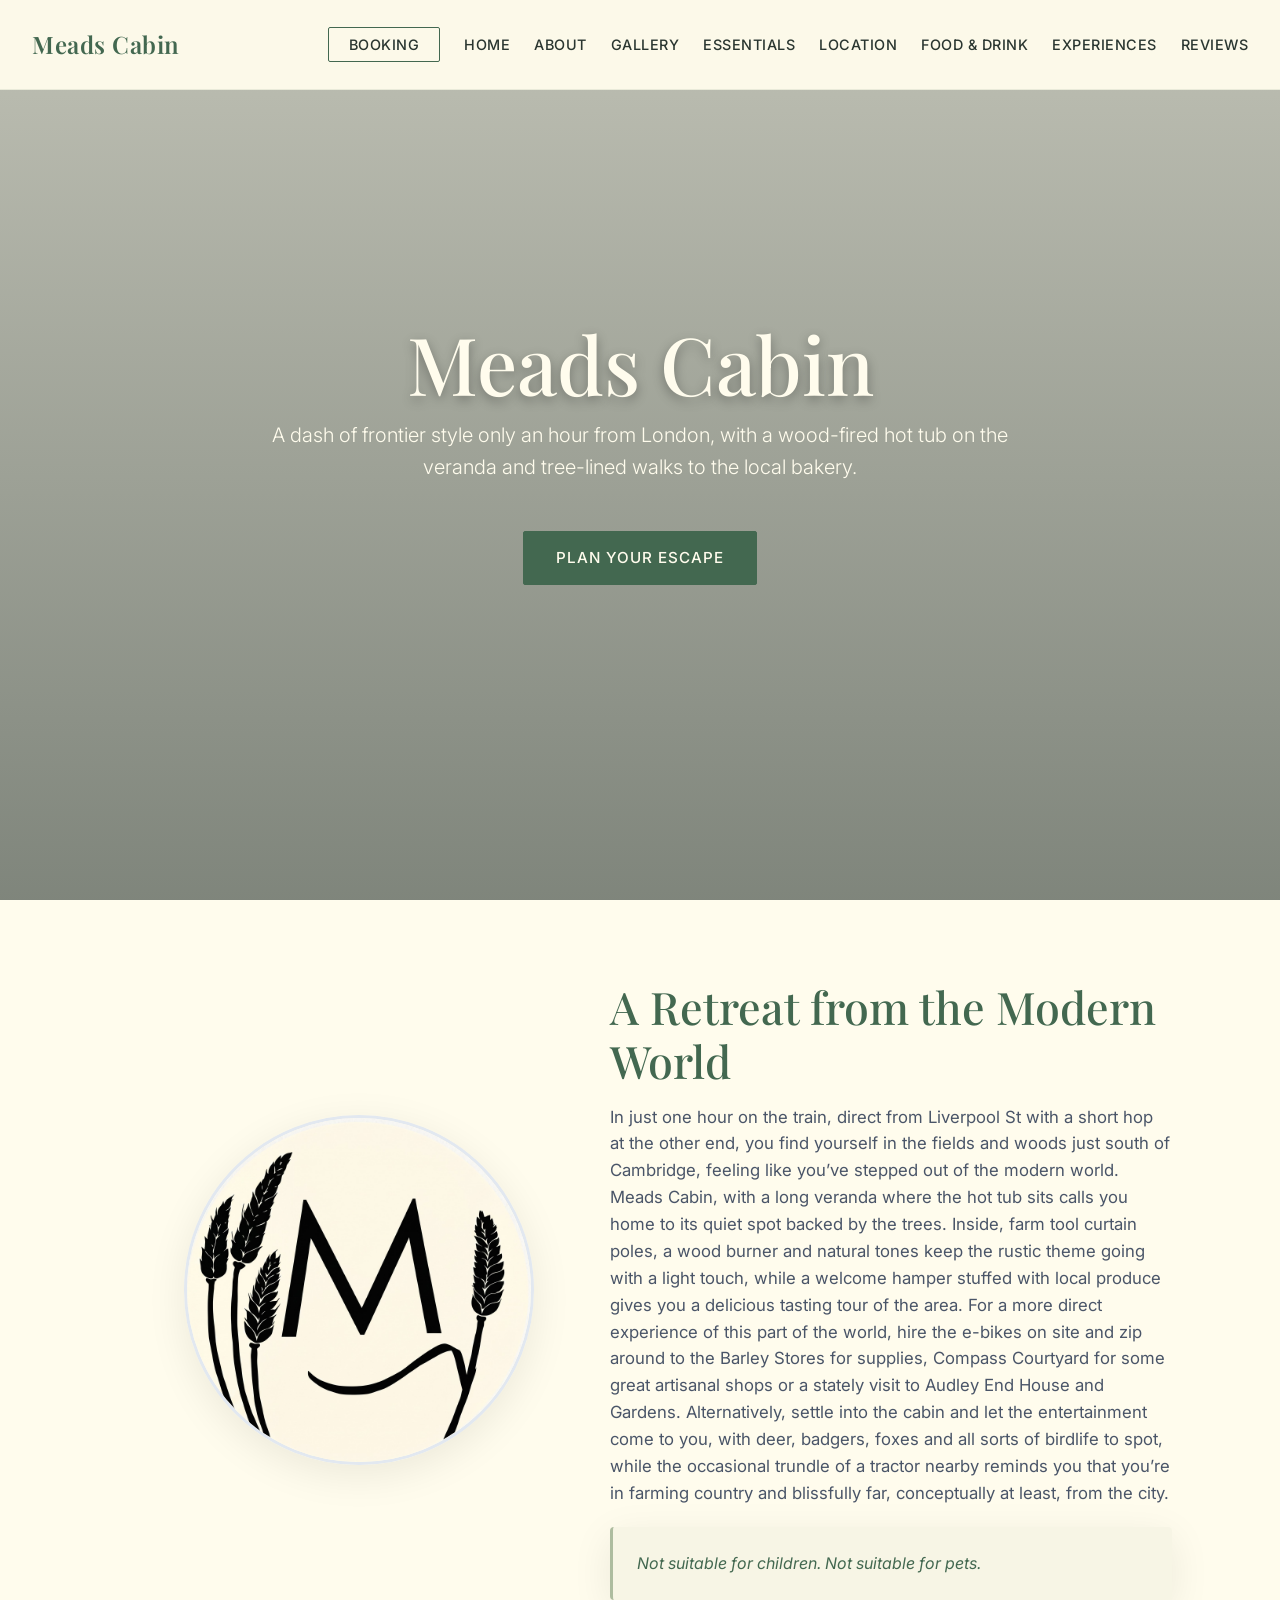
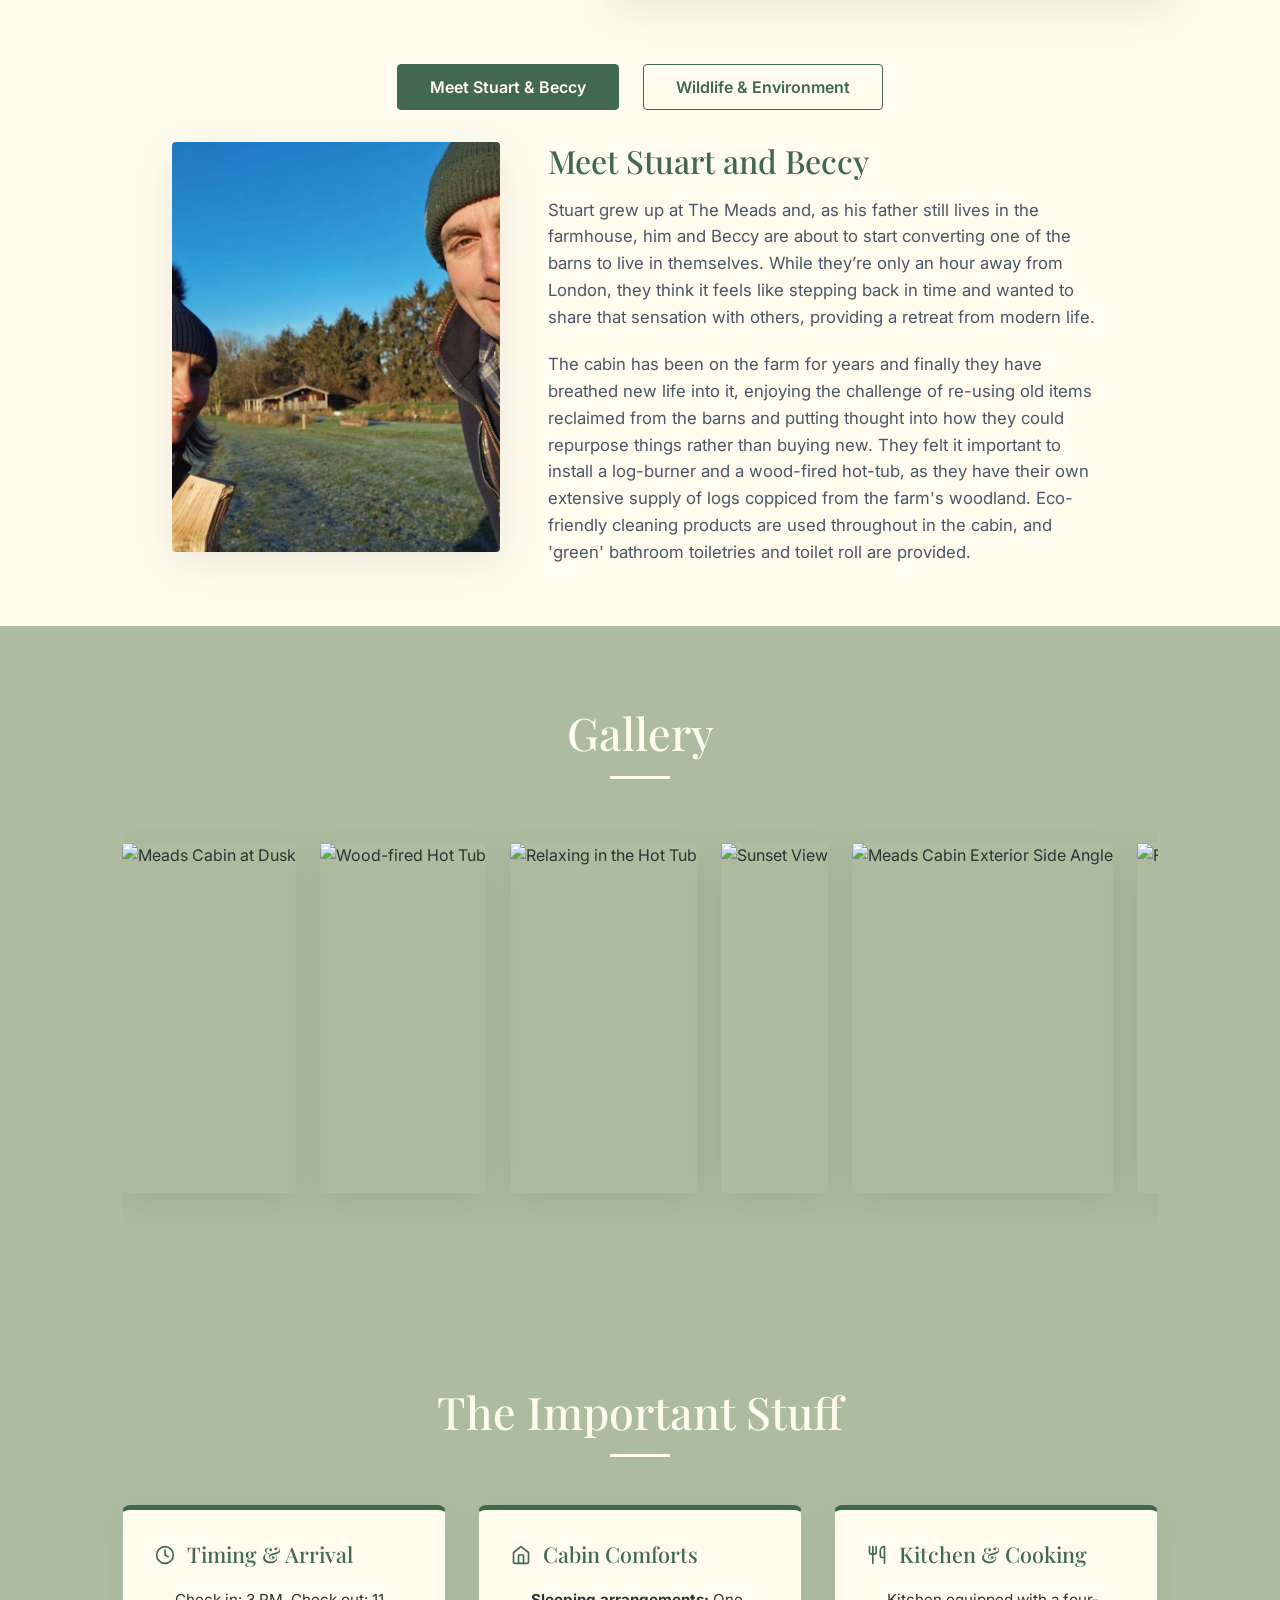
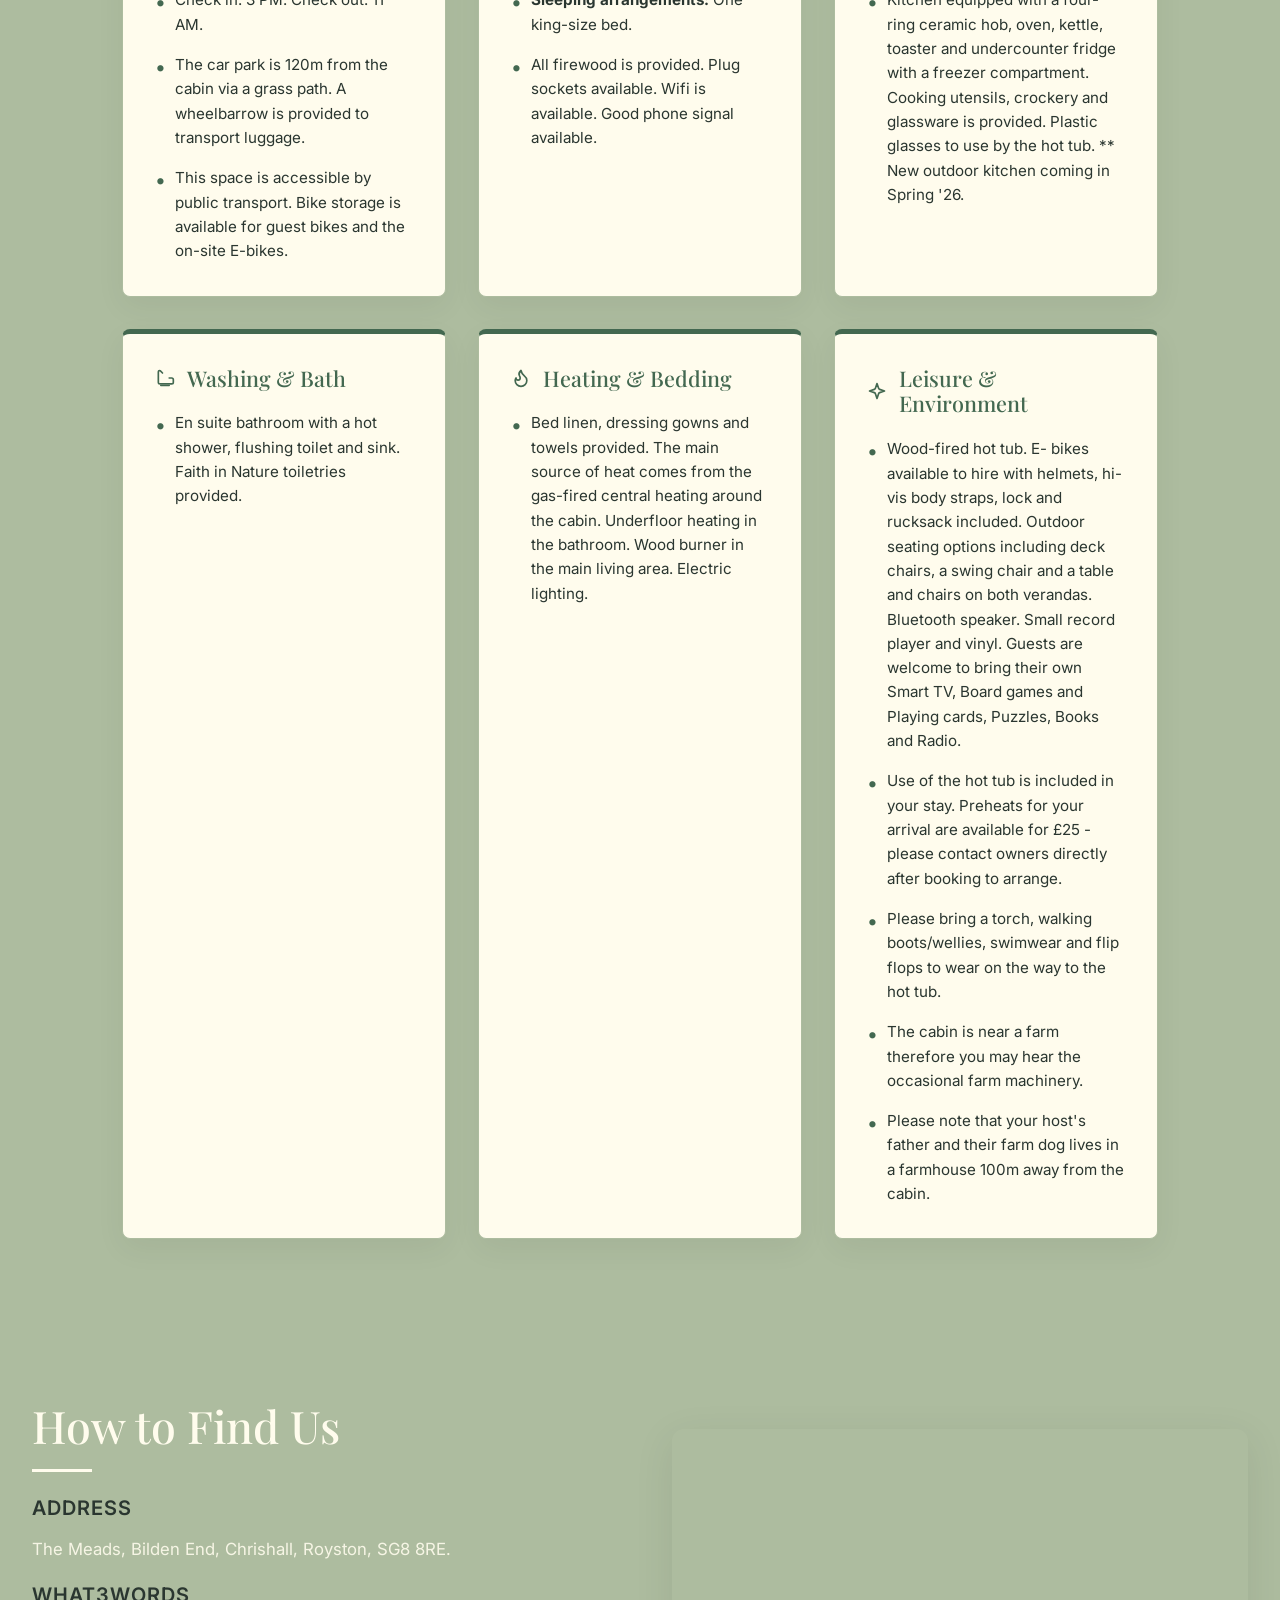
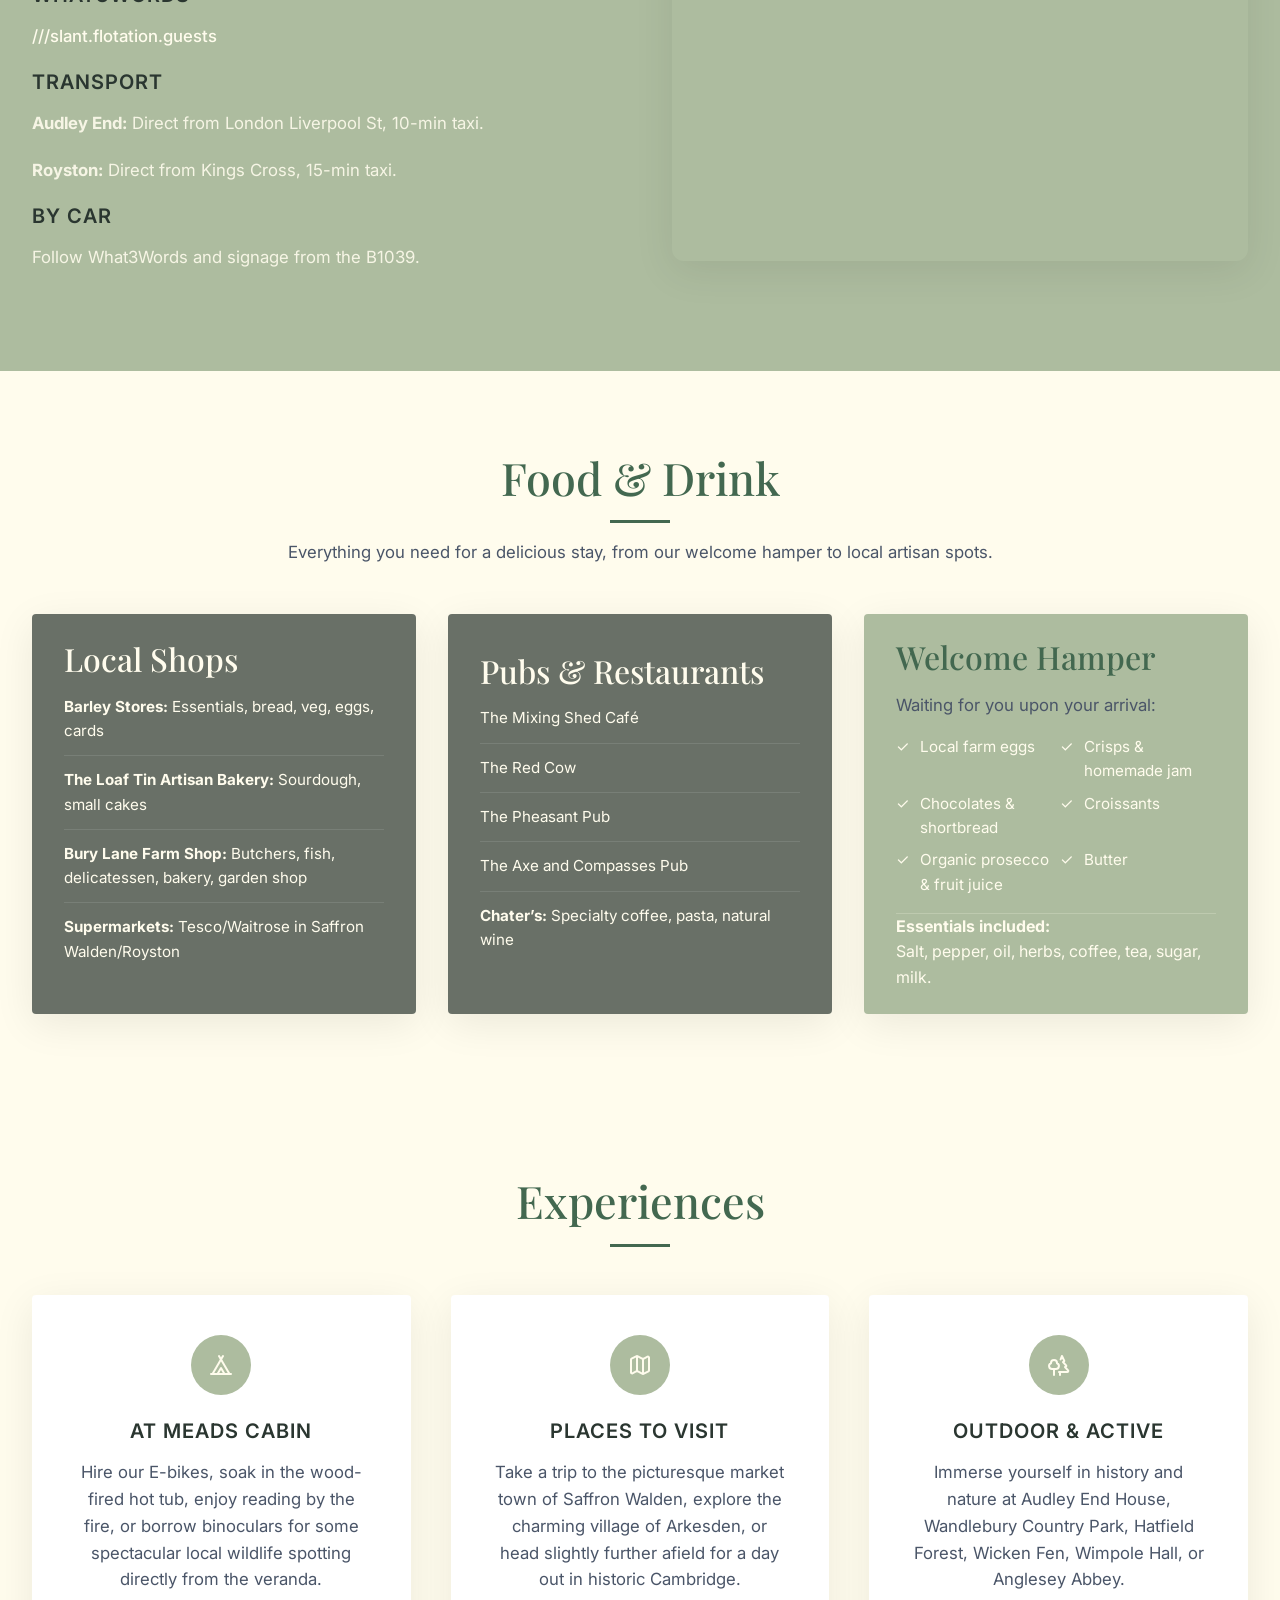
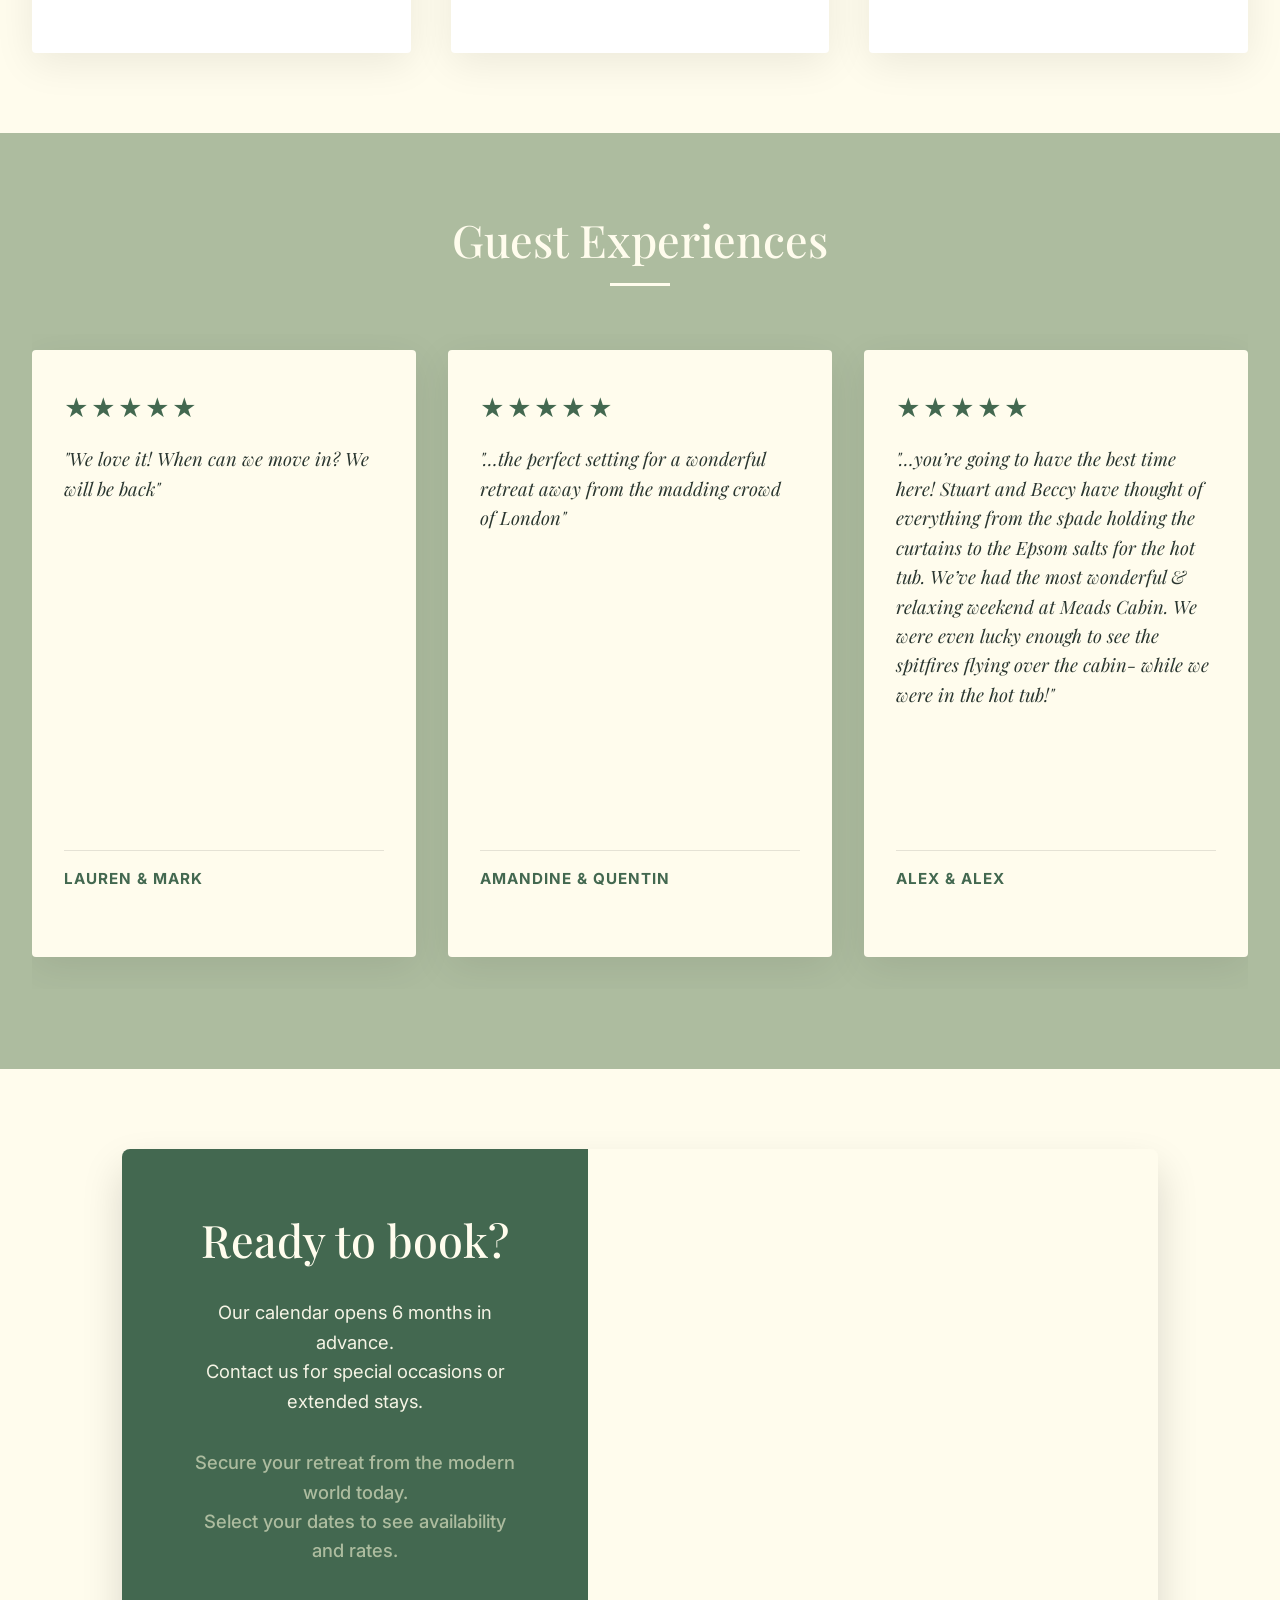
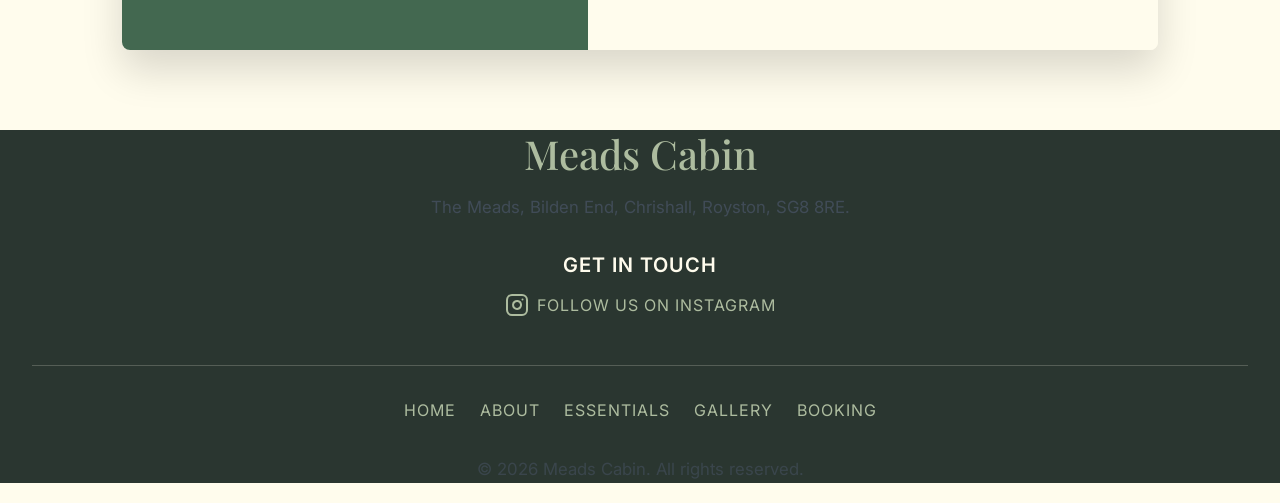
==== commit 556353af: "Add files via upload" ====
--- a/index.html
+++ b/index.html
@@ -1,781 +1,499 @@
 <!DOCTYPE html>
-
 <html lang="en">
-
 <head>
-
-<link rel="icon" type="image/png" href="public/favicon.png">
-
+    <link rel="icon" type="image/png" href="public/favicon.png">
     <meta charset="UTF-8">
-
     <meta name="viewport" content="width=device-width, initial-scale=1.0">
-
     <title>Meads Cabin | Premium Rustic Retreat near Cambridge</title>
-
     <meta name="description" content="A dash of frontier style only an hour from London, with a wood-fired hot tub on the veranda and tree-lined walks to the local bakery.">
-
     
-
     <!-- Google Fonts -->
-
     <link rel="preconnect" href="https://fonts.googleapis.com">
-
     <link rel="preconnect" href="https://fonts.gstatic.com" crossorigin>
-
     <link href="https://fonts.googleapis.com/css2?family=Inter:wght@300;400;500;600&family=Playfair+Display:ital,wght@0,400;0,500;0,600;0,700;1,400&display=swap" rel="stylesheet">
-
     
-
     <link rel="stylesheet" href="styles.css">
-
 </head>
-
 <body>
 
-
-
     <!-- Global Navigation -->
-
     <nav id="navbar" class="global-nav">
-
         <div class="nav-container">
-
             <a href="#home" class="nav-logo">Meads Cabin</a>
-
             <ul class="nav-links">
-
-                <li><a href="#home">Home</a></li>
-
-                <li><a href="#about">About</a></li>
-
-                <li><a href="#essentials">Essentials</a></li>
-
-                <li><a href="#location">Location</a></li>
-
-                <li><a href="#food-drink">Food & Drink</a></li>
-
-                <li><a href="#experiences">Experiences</a></li>
-
-                <li><a href="#gallery">Gallery</a></li>
-
-                <li><a href="#reviews">Reviews</a></li>
-
-                <li><a href="#booking" class="btn-book">Booking</a></li>
-
+                <li class="nav-booking"><a href="#booking" class="btn-book">Booking</a></li>
+                <li class="nav-home"><a href="#home">Home</a></li>
+                <li class="nav-about"><a href="#about">About</a></li>
+                <li class="nav-gallery"><a href="#gallery">Gallery</a></li>
+                <li class="nav-essentials"><a href="#essentials">Essentials</a></li>
+                <li class="nav-location"><a href="#location">Location</a></li>
+                <li class="nav-food"><a href="#food-drink">Food & Drink</a></li>
+                <li class="nav-experiences"><a href="#experiences">Experiences</a></li>
+                <li class="nav-reviews"><a href="#reviews">Reviews</a></li>
             </ul>
-
             <div class="hamburger">
-
                 <span class="bar"></span>
-
                 <span class="bar"></span>
-
                 <span class="bar"></span>
-
-            </div>
-
-        </div>
-
+            </div>
+        </div>
     </nav>
 
-
-
     <!-- Section 1: Hero -->
-
     <section id="home" class="hero-section">
-
-        <div class="hero-bg" style="background-image: url('public/hero.jpg');"></div>
-
+        <div class="hero-bg" style="background-image: url('public/side angle.png');"></div>
         <div class="hero-overlay"></div>
-
         <div class="hero-content">
-
             <h1 class="hero-title">Meads Cabin</h1>
-
             <p class="hero-subtitle">A dash of frontier style only an hour from London, with a wood-fired hot tub on the veranda and tree-lined walks to the local bakery.</p>
-
             <a href="#booking" class="btn btn-primary mt-4">Plan Your Escape</a>
-
-        </div>
-
-    </section>
-
-
+        </div>
+    </section>
 
     <!-- Section 2: About & Hosts -->
-
     <section id="about" class="about-section pt-20 pb-10">
-
         <div class="container container-narrow">
-
             <div class="about-flex">
-
                 <div class="about-left">
-
                     <div class="logo-wrapper shadow-soft">
-
                         <img src="public/logo.jpg" alt="Meads Cabin Logo" class="masked-logo zoomed-logo">
-
-                    </div>
-
-                </div>
-
+                    </div>
+                </div>
                 <div class="about-right">
-
                     <h2>A Retreat from the Modern World</h2>
-
                     <p>In just one hour on the train, direct from Liverpool St with a short hop at the other end, you find yourself in the fields and woods just south of Cambridge, feeling like you’ve stepped out of the modern world. Meads Cabin, with a long veranda where the hot tub sits calls you home to its quiet spot backed by the trees. Inside, farm tool curtain poles, a wood burner and natural tones keep the rustic theme going with a light touch, while a welcome hamper stuffed with local produce gives you a delicious tasting tour of the area. For a more direct experience of this part of the world, hire the e-bikes on site and zip around to the Barley Stores for supplies, Compass Courtyard for some great artisanal shops or a stately visit to Audley End House and Gardens. Alternatively, settle into the cabin and let the entertainment come to you, with deer, badgers, foxes and all sorts of birdlife to spot, while the occasional trundle of a tractor nearby reminds you that you’re in farming country and blissfully far, conceptually at least, from the city.</p>
-
                     
-
                     <div class="notice-box mt-4 shadow-soft">
-
                         <p class="notice-text"><em>Not suitable for children. Not suitable for pets.</em></p>
-
-                    </div>
-
-                </div>
-
-            </div>
-
-
-
-            <div class="hosts-section mt-16">
-
+                    </div>
+                </div>
+            </div>
+
+            <!-- Toggle Selector between Hosts and Wildlife -->
+            <div class="toggle-container mt-16">
+                <button id="toggle-hosts" class="toggle-btn active">Meet Stuart & Beccy</button>
+                <button id="toggle-wildlife" class="toggle-btn">Wildlife & Environment</button>
+            </div>
+
+            <!-- Tab 1: Meet Stuart and Beccy -->
+            <div id="hosts-tab-content" class="hosts-section mt-8 tab-content active">
                 <div class="hosts-image-col">
-
                     <img src="public/hosts.jpg" alt="Meet Stuart and Beccy" class="hosts-img shadow-soft rounded">
-
-                </div>
-
+                </div>
                 <div class="hosts-content-col">
-
                     <h3>Meet Stuart and Beccy</h3>
-
                     <p>Stuart grew up at The Meads and, as his father still lives in the farmhouse, him and Beccy are about to start converting one of the barns to live in themselves. While they’re only an hour away from London, they think it feels like stepping back in time and wanted to share that sensation with others, providing a retreat from modern life.</p>
-
+                    <p>The cabin has been on the farm for years and finally they have breathed new life into it, enjoying the challenge of re-using old items reclaimed from the barns and putting thought into how they could repurpose things rather than buying new. They felt it important to install a log-burner and a wood-fired hot-tub, as they have their own extensive supply of logs coppiced from the farm's woodland. Eco-friendly cleaning products are used throughout in the cabin, and 'green' bathroom toiletries and toilet roll are provided.</p>
+                </div>
+            </div>
+
+            <!-- Tab 2: Wildlife and Environment -->
+            <div id="wildlife-tab-content" class="hosts-section mt-8 tab-content">
+                <div class="hosts-image-col">
+                    <img src="public/stags.png" alt="Wildlife and Environment" class="hosts-img shadow-soft rounded">
+                </div>
+                <div class="hosts-content-col">
+                    <h3>Wildlife and environment</h3>
+                    <p>The land has been farmed by Stuart's family for around 80 years and comprises gently rolling fields growing a mix of wheat, barley, beans, peas and rapeseed. Herds of deer are often spotted around the fields and woodland as are badgers, hares and pheasants, and the surrounding hedgerows (more planting is planned) are rich with native birds.</p>
+                </div>
+            </div>
+        </div>
+    </section>
+
+    <!-- Section 3: Gallery -->
+    <section id="gallery" class="gallery-section py-20 bg-sage">
+        <div class="container container-medium">
+            <div class="text-center mb-12">
+                <h2 class="text-cream">Gallery</h2>
+                <div class="devider bg-cream mx-auto"></div>
+            </div>
+            
+            <div class="horizontal-scroll-gallery">
+                <img src="public/dusk.png" alt="Meads Cabin at Dusk" class="shadow-soft">
+                <img src="public/woodfired hottub.png" alt="Wood-fired Hot Tub" class="shadow-soft">
+                <img src="public/hottub.png" alt="Relaxing in the Hot Tub" class="shadow-soft">
+                <img src="public/sunset.png" alt="Sunset View" class="shadow-soft">
+                <img src="public/side angle.png" alt="Meads Cabin Exterior Side Angle" class="shadow-soft">
+                <img src="public/fireplace.png" alt="Fireplace" class="shadow-soft">
+                <img src="public/swinging chair.png" alt="Swinging Chair" class="shadow-soft">
+                <img src="public/bathroom.png" alt="Bathroom" class="shadow-soft">
+                <img src="public/bbq.png" alt="BBQ" class="shadow-soft">
+                <img src="public/field.png" alt="The Field" class="shadow-soft">
+                <img src="public/nightlight.png" alt="Meads Cabin Nightlight" class="shadow-soft">
+                <img src="public/painting.png" alt="Painting details" class="shadow-soft">
+                <img src="public/wine.png" alt="Wine on the deck" class="shadow-soft">
+                <img src="public/stags.png" alt="Deer in the meadow" class="shadow-soft">
+                <img src="public/stag.png" alt="Stag spotting" class="shadow-soft">
+                <img src="public/red berry.png" alt="Red Berries" class="shadow-soft">
+                <img src="public/arial.png" alt="Aerial View" class="shadow-soft">
+                <img src="public/corn.png" alt="Corn field" class="shadow-soft">
+                <img src="public/parking sign.png" alt="Parking Sign" class="shadow-soft">
+            </div>
+        </div>
+    </section>
+
+    <!-- Section 4: Essentials Page (Overhauled styling and readability) -->
+    <section id="essentials" class="essentials-section py-20 relative bg-sage">
+        <div class="container container-medium">
+            <div class="text-center mb-12">
+                <h2 class="text-cream">The Important Stuff</h2>
+                <div class="devider bg-cream mx-auto"></div>
+            </div>
+            
+            <div class="essentials-grid">
+                <!-- Card 1 -->
+                <div class="essential-card shadow-soft">
+                    <h3>
+                        <svg xmlns="http://www.w3.org/2000/svg" width="20" height="20" viewBox="0 0 24 24" fill="none" stroke="currentColor" stroke-width="2" stroke-linecap="round" stroke-linejoin="round" class="lucide lucide-clock"><circle cx="12" cy="12" r="10"/><polyline points="12 6 12 12 16 14"/></svg>
+                        Timing & Arrival
+                    </h3>
+                    <ul>
+                        <li>Check in: 3 PM. Check out: 11 AM.</li>
+                        <li>The car park is 120m from the cabin via a grass path. A wheelbarrow is provided to transport luggage.</li>
+                        <li>This space is accessible by public transport. Bike storage is available for guest bikes and the on-site E-bikes.</li>
+                    </ul>
+                </div>
+                
+                <!-- Card 2 -->
+                <div class="essential-card shadow-soft">
+                    <h3>
+                        <svg xmlns="http://www.w3.org/2000/svg" width="20" height="20" viewBox="0 0 24 24" fill="none" stroke="currentColor" stroke-width="2" stroke-linecap="round" stroke-linejoin="round" class="lucide lucide-home"><path d="m3 9 9-7 9 7v11a2 2 0 0 1-2 2H5a2 2 0 0 1-2-2z"/><polyline points="9 22 9 12 15 12 15 22"/></svg>
+                        Cabin Comforts
+                    </h3>
+                    <ul>
+                        <li><strong>Sleeping arrangements:</strong> One king-size bed.</li>
+                        <li>All firewood is provided. Plug sockets available. Wifi is available. Good phone signal available.</li>
+                    </ul>
+                </div>
+
+                <!-- Card 3 -->
+                <div class="essential-card shadow-soft">
+                    <h3>
+                        <svg xmlns="http://www.w3.org/2000/svg" width="20" height="20" viewBox="0 0 24 24" fill="none" stroke="currentColor" stroke-width="2" stroke-linecap="round" stroke-linejoin="round" class="lucide lucide-utensils"><path d="M3 2v7c0 1.1.9 2 2 2h4a2 2 0 0 0 2-2V2"/><path d="M7 2v20"/><path d="M21 15V2v0a5 5 0 0 0-5 5v6c0 1.1.9 2 2 2h3Zm0 0v7"/></svg>
+                        Kitchen & Cooking
+                    </h3>
+                    <ul>
+                        <li>Kitchen equipped with a four-ring ceramic hob, oven, kettle, toaster and undercounter fridge with a freezer compartment. Cooking utensils, crockery and glassware is provided. Plastic glasses to use by the hot tub. ** New outdoor kitchen coming in Spring '26.</li>
+                    </ul>
+                </div>
+
+                <!-- Card 4 -->
+                <div class="essential-card shadow-soft">
+                    <h3>
+                        <svg xmlns="http://www.w3.org/2000/svg" width="20" height="20" viewBox="0 0 24 24" fill="none" stroke="currentColor" stroke-width="2" stroke-linecap="round" stroke-linejoin="round" class="lucide lucide-bath"><path d="M9 6 6.5 3.5a1.5 1.5 0 0 0-1-.5C4.6 3 4 3.6 4 4.5V17a2 2 0 0 0 2 2h14a2 2 0 0 0 2-2v-3a2 2 0 0 0-2-2h-3"/><path d="M7 21h10"/></svg>
+                        Washing & Bath
+                    </h3>
+                    <ul>
+                        <li>En suite bathroom with a hot shower, flushing toilet and sink. Faith in Nature toiletries provided.</li>
+                    </ul>
+                </div>
+
+                <!-- Card 5 -->
+                <div class="essential-card shadow-soft">
+                    <h3>
+                        <svg xmlns="http://www.w3.org/2000/svg" width="20" height="20" viewBox="0 0 24 24" fill="none" stroke="currentColor" stroke-width="2" stroke-linecap="round" stroke-linejoin="round" class="lucide lucide-flame"><path d="M8.5 14.5A2.5 2.5 0 0 0 11 12c0-1.38-.5-2-1-3-1.072-2.143-.224-4.054 2-6 .5 2.5 2 4.9 4 6.5 2 1.6 3 3.5 3 5.5a7 7 0 1 1-14 0c0-1.153.433-2.294 1-3a2.5 2.5 0 0 0 2.5 2.5z"/></svg>
+                        Heating & Bedding
+                    </h3>
+                    <ul>
+                        <li>Bed linen, dressing gowns and towels provided. The main source of heat comes from the gas-fired central heating around the cabin. Underfloor heating in the bathroom. Wood burner in the main living area. Electric lighting.</li>
+                    </ul>
+                </div>
+
+                <!-- Card 6 -->
+                <div class="essential-card shadow-soft">
+                    <h3>
+                        <svg xmlns="http://www.w3.org/2000/svg" width="20" height="20" viewBox="0 0 24 24" fill="none" stroke="currentColor" stroke-width="2" stroke-linecap="round" stroke-linejoin="round" class="lucide lucide-sparkles"><path d="m12 3-1.912 5.813a2 2 0 0 1-1.275 1.275L3 12l5.813 1.912a2 2 0 0 1 1.275 1.275L12 21l1.912-5.813a2 2 0 0 1 1.275-1.275L21 12l-5.813-1.912a2 2 0 0 1-1.275-1.275Z"/></svg>
+                        Leisure & Environment
+                    </h3>
+                    <ul>
+                        <li>Wood-fired hot tub. E- bikes available to hire with helmets, hi-vis body straps, lock and rucksack included. Outdoor seating options including deck chairs, a swing chair and a table and chairs on both verandas. Bluetooth speaker. Small record player and vinyl. Guests are welcome to bring their own Smart TV, Board games and Playing cards, Puzzles, Books and Radio.</li>
+                        <li>Use of the hot tub is included in your stay. Preheats for your arrival are available for £25 - please contact owners directly after booking to arrange.</li>
+                        <li>Please bring a torch, walking boots/wellies, swimwear and flip flops to wear on the way to the hot tub.</li>
+                        <li>The cabin is near a farm therefore you may hear the occasional farm machinery.</li>
+                        <li>Please note that your host's father and their farm dog lives in a farmhouse 100m away from the cabin.</li>
+                    </ul>
+                </div>
+            </div>
+        </div>
+    </section>
+
+    <!-- Section 5: Location -->
+    <section id="location" class="location-section py-20 bg-sage text-cream">
+        <div class="container">
+            <div class="location-grid">
+                <div class="location-info">
+                    <h2 class="text-cream">How to Find Us</h2>
+                    <div class="devider bg-cream mb-6"></div>
                     
-
-                    <h4 class="mt-4 text-forest">Wildlife and environment</h4>
-
-                    <p>The land has been farmed by Stuart's family for around 80 years and comprises gently rolling fields growing a mix of wheat, barley, beans, peas and rapeseed. Herds of deer are often spotted around the fields and woodland as are badgers, hares and pheasants, and the surrounding hedgerows (more planting is planned) are rich with native birds.</p>
-
+                    <div class="info-block">
+                        <h4>Address</h4>
+                        <p class="text-cream opacity-90">The Meads, Bilden End, Chrishall, Royston, SG8 8RE.</p>
+                    </div>
+
+                    <div class="info-block mt-4">
+                        <h4>What3Words</h4>
+                        <p class="font-medium text-cream">///slant.flotation.guests</p>
+                    </div>
+
+                    <div class="info-block mt-4">
+                        <h4>Transport</h4>
+                        <p class="text-cream opacity-90"><strong>Audley End:</strong> Direct from London Liverpool St, 10-min taxi.</p>
+                        <p class="text-cream opacity-90"><strong>Royston:</strong> Direct from Kings Cross, 15-min taxi.</p>
+                    </div>
+
+                    <div class="info-block mt-4">
+                        <h4>By Car</h4>
+                        <p class="text-cream opacity-90">Follow What3Words and signage from the B1039.</p>
+                    </div>
+                </div>
+                <div class="location-map shadow-soft rounded overflow-hidden">
+                    <div class="map-responsive shadow-soft">
+                        <iframe src="https://www.google.com/maps/embed?pb=!1m18!1m12!1m3!1d9821.533184437229!2d0.09108187969467747!3d52.01811465630443!2m3!1f0!2f0!3f0!3m2!1i1024!2i768!4f13.1!3m3!1m2!1s0x47d88755af6e8c51%3A0xd41fa5adce1f92f4!2sChrishall%2C%20Royston%20SG8%208RE!5e0!3m2!1sen!2suk!4v1776803124846!5m2!1sen!2suk" width="600" height="450" style="border:0;" allowfullscreen="" loading="lazy" referrerpolicy="no-referrer-when-downgrade"></iframe>
+                    </div>
+                </div>
+            </div>
+        </div>
+    </section>
+
+    <!-- Food & Drink Page -->
+    <section id="food-drink" class="food-section py-20 bg-cream">
+        <div class="container">
+            <div class="text-center mb-12">
+                <h2>Food & Drink</h2>
+                <div class="devider bg-forest mx-auto"></div>
+                <p class="section-subtext mx-auto mt-4">Everything you need for a delicious stay, from our welcome hamper to local artisan spots.</p>
+            </div>
+            
+            <div class="food-boxes">
+                <div class="food-box shadow-soft image-overlay-box" style="background-image: url('public/corn.png');">
+                    <div class="box-content list-content light-text">
+                        <h3>Local Shops</h3>
+                        <ul class="clean-list">
+                            <li><strong>Barley Stores:</strong> Essentials, bread, veg, eggs, cards</li>
+                            <li><strong>The Loaf Tin Artisan Bakery:</strong> Sourdough, small cakes</li>
+                            <li><strong>Bury Lane Farm Shop:</strong> Butchers, fish, delicatessen, bakery, garden shop</li>
+                            <li><strong>Supermarkets:</strong> Tesco/Waitrose in Saffron Walden/Royston</li>
+                        </ul>
+                    </div>
+                </div>
+
+                <div class="food-box shadow-soft image-overlay-box" style="background-image: url('public/wine.png');">
+                    <div class="box-content list-content light-text">
+                        <h3>Pubs & Restaurants</h3>
+                        <ul class="clean-list">
+                            <li>The Mixing Shed Café</li>
+                            <li>The Red Cow</li>
+                            <li>The Pheasant Pub</li>
+                            <li>The Axe and Compasses Pub</li>
+                            <li><strong>Chater’s:</strong> Specialty coffee, pasta, natural wine</li>
+                        </ul>
+                    </div>
+                </div>
+
+                <div class="food-box shadow-soft bg-sage food-hamper">
+                    <div class="box-content text-cream">
+                        <h3>Welcome Hamper</h3>
+                        <p class="mb-4">Waiting for you upon your arrival:</p>
+                        <ul class="feature-list">
+                            <li>Local farm eggs</li>
+                            <li>Crisps & homemade jam</li>
+                            <li>Chocolates & shortbread</li>
+                            <li>Croissants</li>
+                            <li>Organic prosecco & fruit juice</li>
+                            <li>Butter</li>
+                        </ul>
+                        <div class="mt-4 pt-4 border-t border-cream-20">
+                            <strong>Essentials included:</strong><br>
+                            Salt, pepper, oil, herbs, coffee, tea, sugar, milk.
+                        </div>
+                    </div>
+                </div>
+            </div>
+        </div>
+    </section>
+
+    <!-- Experiences Page -->
+    <section id="experiences" class="experience-section py-20">
+        <div class="container">
+            <div class="text-center mb-12">
+                <h2>Experiences</h2>
+                <div class="devider bg-forest mx-auto"></div>
+            </div>
+
+            <div class="experiences-grid">
+                <div class="exp-card shadow-soft p-10 bg-white rounded">
+                    <div class="exp-icon bg-sage text-cream">
+                        <svg xmlns="http://www.w3.org/2000/svg" width="24" height="24" viewBox="0 0 24 24" fill="none" stroke="currentColor" stroke-width="2" stroke-linecap="round" stroke-linejoin="round" class="lucide lucide-tent"><path d="M3.5 21 14 3"/><path d="M20.5 21 10 3"/><path d="M15.5 21 12 15l-3.5 6"/><path d="M2 21h20"/></svg>
+                    </div>
+                    <h4>At Meads Cabin</h4>
+                    <p>Hire our E-bikes, soak in the wood-fired hot tub, enjoy reading by the fire, or borrow binoculars for some spectacular local wildlife spotting directly from the veranda.</p>
+                </div>
+                
+                <div class="exp-card shadow-soft p-10 bg-white rounded">
+                    <div class="exp-icon bg-sage text-cream">
+                        <svg xmlns="http://www.w3.org/2000/svg" width="24" height="24" viewBox="0 0 24 24" fill="none" stroke="currentColor" stroke-width="2" stroke-linecap="round" stroke-linejoin="round" class="lucide lucide-map"><path d="M14.106 5.553a2 2 0 0 0 1.788 0l3.659-1.83A1 1 0 0 1 21 4.619v12.764a1 1 0 0 1-.553.894l-4.553 2.277a2 2 0 0 1-1.788 0l-4.212-2.106a2 2 0 0 0-1.788 0l-3.659 1.83A1 1 0 0 1 3 19.381V6.618a1 1 0 0 1 .553-.894l4.553-2.277a2 2 0 0 1 1.788 0z"/><path d="M15 5.764v15"/><path d="M9 3.236v15"/></svg>
+                    </div>
+                    <h4>Places to Visit</h4>
+                    <p>Take a trip to the picturesque market town of Saffron Walden, explore the charming village of Arkesden, or head slightly further afield for a day out in historic Cambridge.</p>
+                </div>
+
+                <div class="exp-card shadow-soft p-10 bg-white rounded">
+                    <div class="exp-icon bg-sage text-cream">
+                        <svg xmlns="http://www.w3.org/2000/svg" width="24" height="24" viewBox="0 0 24 24" fill="none" stroke="currentColor" stroke-width="2" stroke-linecap="round" stroke-linejoin="round" class="lucide lucide-trees"><path d="M10 10v.2A3 3 0 0 1 8.9 16H5a3 3 0 0 1-1-5.8V10a3 3 0 0 1 6 0Z"/><path d="M7 16v6"/><path d="M13 19v3"/><path d="M12 19h8.3a1 1 0 0 0 .7-1.7L18 14h.3a1 1 0 0 0 .7-1.7L16 9h.2a1 1 0 0 0 .8-1.7L15 3l-1.4 3.4"/></svg>
+                    </div>
+                    <h4>Outdoor & Active</h4>
+                    <p>Immerse yourself in history and nature at Audley End House, Wandlebury Country Park, Hatfield Forest, Wicken Fen, Wimpole Hall, or Anglesey Abbey.</p>
+                </div>
+            </div>
+        </div>
+    </section>
+
+    <!-- Section 6: Reviews (Updated to show only the 8 requested reviews) -->
+    <section id="reviews" class="reviews-section py-20 bg-sage text-cream relative">
+        <div class="container">
+            <div class="text-center mb-12">
+                <h2>Guest Experiences</h2>
+                <div class="devider bg-cream mx-auto"></div>
+            </div>
+
+            <div class="reviews-carousel">
+                <!-- Review 1 -->
+                <div class="review-card shadow-soft">
+                    <div class="stars">★★★★★</div>
+                    <p class="review-text">"We love it! When can we move in? We will be back"</p>
+                    <div class="review-author">
+                        <strong>Lauren & Mark</strong>
+                        <span>July 26</span>
+                    </div>
+                </div>
+
+                <!-- Review 2 -->
+                <div class="review-card shadow-soft">
+                    <div class="stars">★★★★★</div>
+                    <p class="review-text">"…the perfect setting for a wonderful retreat away from the madding crowd of London"</p>
+                    <div class="review-author">
+                        <strong>Amandine & Quentin</strong>
+                        <span>June 26</span>
+                    </div>
+                </div>
+
+                <!-- Review 3 -->
+                <div class="review-card shadow-soft">
+                    <div class="stars">★★★★★</div>
+                    <p class="review-text">"…you’re going to have the best time here! Stuart and Beccy have thought of everything from the spade holding the curtains to the Epsom salts for the hot tub. We’ve had the most wonderful & relaxing weekend at Meads Cabin. We were even lucky enough to see the spitfires flying over the cabin- while we were in the hot tub!"</p>
+                    <div class="review-author">
+                        <strong>Alex & Alex</strong>
+                        <span>September 25</span>
+                    </div>
+                </div>
+
+                <!-- Review 4 -->
+                <div class="review-card shadow-soft">
+                    <div class="stars">★★★★★</div>
+                    <p class="review-text">"We’ve had the most wonderful 5 days! Explored of foot, on bikes and in the car. Highlights include watching sunrise with a cuppa and the deer. Whizzing along country lanes watching the combines, seeing a real live badger, soaking in the hot-tub, hours spent reading on the swing seat, board games with a drink and excellent nights’ sleep. The cabin is perfect, you’ve thought of everything and then some, we can’t wait to come back!"</p>
+                    <div class="review-author">
+                        <strong>Dilly & Kate</strong>
+                        <span>August 25</span>
+                    </div>
+                </div>
+
+                <!-- Review 5 -->
+                <div class="review-card shadow-soft">
+                    <div class="stars">★★★★★</div>
+                    <p class="review-text">"If we had to choose one word to describe our stay at Meads Cabin, it would be ‘idyllic’. Waking up to the sound of birds, enjoying the peace and quiet from the swing seat or the hot tub, all the little luxuries- it was the perfect way to celebrate our anniversary…the setting is beautiful and the perfect escape from London."</p>
+                    <div class="review-author">
+                        <strong>Kate & Dylan</strong>
+                        <span>July 25</span>
+                    </div>
+                </div>
+
+                <!-- Review 6 -->
+                <div class="review-card shadow-soft">
+                    <div class="stars">★★★★★</div>
+                    <p class="review-text">"There are too many lovely little details to list, including the lighting, range of pillows, food hamper and Epsom salts. It all adds up to a stay that feels both luxurious and in touch with nature and heritage, calming and rejuvenating, nourishing and invigorating. We loved a meal at Chaters, drinks at The Pheasant, the Loaf Tin Bakery ."</p>
+                    <div class="review-author">
+                        <strong>Ellie & Alexis</strong>
+                        <span>June 25</span>
+                    </div>
+                </div>
+
+                <!-- Review 7 -->
+                <div class="review-card shadow-soft">
+                    <div class="stars">★★★★★</div>
+                    <p class="review-text">"We’ve had a truly magical stay here at Meads Cabin; a little slice of tranquillity in a chaotic world!"</p>
+                    <div class="review-author">
+                        <strong>Beverley & Chris</strong>
+                        <span>June 25</span>
+                    </div>
+                </div>
+
+                <!-- Review 8 -->
+                <div class="review-card shadow-soft">
+                    <div class="stars">★★★★★</div>
+                    <p class="review-text">"This place exceeded our expectations. The cabin has everything you could want or need…and it’s by far the cosiest place we’ve ever stayed in. The hot tub is to die for and we spent a beautiful day listening to music on the record player and watching the world go by…"</p>
+                    <div class="review-author">
+                        <strong>Gena & Josh</strong>
+                        <span>February 26</span>
+                    </div>
+                </div>
+            </div>
+        </div>
+    </section>
+
+    <!-- Section 7: Booking -->
+    <section id="booking" class="booking-section py-20 pb-30">
+        <div class="container container-medium">
+            <div class="booking-container shadow-xl">
+                <div class="booking-info bg-forest text-cream p-12 text-center" style="padding: 4rem;">
+                    <h2>Ready to book?</h2>
                     
-
-                    <p>The cabin has been on the farm for years and finally they have breathed new life into it, enjoying the challenge of re-using old items reclaimed from the barns and putting thought into how they could repurpose things rather than buying new. They felt it important to install a log-burner and a wood-fired hot-tub, as they have their own extensive supply of logs coppiced from the farm's woodland. Eco-friendly cleaning products are used throughout in the cabin, and 'green' bathroom toiletries and toilet roll are provided.</p>
-
-                </div>
-
-            </div>
-
-        </div>
-
-    </section>
-
-
-
-    <!-- Section 3: Gallery -->
-
-    <section id="gallery" class="gallery-section py-20 bg-sage">
-
-        <div class="container container-medium">
-
-            <div class="text-center mb-12">
-
-                <h2 class="text-cream">Gallery</h2>
-
-                <div class="devider bg-cream mx-auto"></div>
-
-            </div>
-
-            
-
-            <div class="horizontal-scroll-gallery">
-
-                <img src="public/hottub.jpg" alt="Wood-fired Hot tub" class="shadow-soft">
-
-                <img src="public/cabin-front.jpg" alt="Cabin Exterior" class="shadow-soft">
-
-                <img src="public/night.jpg" alt="Meads Cabin at Night" class="shadow-soft">
-
-                <img src="public/interior.jpg" alt="Cozy Interior" class="shadow-soft">
-
-                <img src="public/glassdoor.jpg" alt="Glass Doors" class="shadow-soft">
-
-                <img src="public/bed.jpg" alt="King Size Bed" class="shadow-soft">
-
-                <img src="public/kitchen.jpg" alt="Rustic Kitchen" class="shadow-soft">
-
-                <img src="public/shower.jpg" alt="En Suite" class="shadow-soft">
-
-                <img src="public/axe.jpg" alt="Chopping Block" class="shadow-soft">
-
-                <img src="public/table.jpg" alt="Outdoor Seating" class="shadow-soft">
-
-            </div>
-
-        </div>
-
-    </section>
-
-
-
-    <!-- Section 4: Essentials Page -->
-
-    <section id="essentials" class="essentials-section py-20 relative bg-cream">
-
-        <div class="container container-narrow">
-
-            <div class="text-center mb-12">
-
-                <h2>The Important Stuff</h2>
-
-                <div class="devider bg-forest mx-auto"></div>
-
-            </div>
-
-            
-
-            <div class="essentials-content shadow-soft p-10 bg-white rounded">
-
-                <ul class="verbatim-list">
-
-                    <li>Check in: 3 PM. Check out: 11 AM.</li>
-
-                    <li>Please bring a torch, walking boots/wellies, swimwear and flip flops to wear on the way to the hot tub.</li>
-
-                    <li>Use of the hot tub is included in your stay. Preheats for your arrival are available for £25 - please contact owners directly after booking to arrange.</li>
-
-                    <li>The car park is 120m from the cabin via a grass path. A wheelbarrow is provided to transport luggage.</li>
-
-                    <li>All firewood is provided. Plug sockets available. Wifi is available. Good phone signal available.</li>
-
-                    <li>The cabin is near a farm therefore you may hear the occasional farm machinery.</li>
-
-                    <li>Please note that your host's father and their farm dog lives in a farmhouse 100m away from the cabin.</li>
-
-                    <li>This space is accessible by public transport. Bike storage is available for guest bikes and the on-site E-bikes.</li>
-
-                    <li><strong>Sleeping arrangements:</strong> One king-size bed.</li>
-
-                    <li><strong>Cooking:</strong> Kitchen equipped with a four-ring ceramic hob, oven, kettle, toaster and undercounter fridge with a freezer compartment. Cooking utensils, crockery and glassware is provided. Plastic glasses to use by the hot tub. ** New outdoor kitchen coming in Spring '26.</li>
-
-                    <li><strong>Washing:</strong> En suite bathroom with a hot shower, flushing toilet and sink. Faith in Nature toiletries provided.</li>
-
-                    <li><strong>Heating, lighting & bedding:</strong> Bed linen, dressing gowns and towels provided. The main source of heat comes from the gas-fired central heating around the cabin. Underfloor heating in the bathroom. Wood burner in the main living area. Electric lighting.</li>
-
-                    <li><strong>Entertainment:</strong> Wood-fired hot tub. E- bikes available to hire with helmets, hi-vis body straps, lock and rucksack included. Outdoor seating options including deck chairs, a swing chair and a table and chairs on both verandas. Bluetooth speaker. Small record player and vinyl. Guests are welcome to bring their own Smart TV, Board games and Playing cards, Puzzles, Books and Radio.</li>
-
-                </ul>
-
-            </div>
-
-        </div>
-
-    </section>
-
-
-
-    <!-- Section 5: Location -->
-
-    <section id="location" class="location-section py-20 bg-sage text-cream">
-
-        <div class="container">
-
-            <div class="location-grid">
-
-                <div class="location-info">
-
-                    <h2 class="text-cream">How to Find Us</h2>
-
-                    <div class="devider bg-cream mb-6"></div>
-
+                    <p class="mt-6 text-cream" style="color: rgba(255, 252, 237, 0.95); font-size: 1.15rem;">
+                        Our calendar opens 6 months in advance.<br>
+                        Contact us for special occasions or extended stays.
+                    </p>
                     
-
-                    <div class="info-block">
-
-                        <h4>Address</h4>
-
-                        <p class="text-cream opacity-90">The Meads, Bilden End, Chrishall, Royston, SG8 8RE.</p>
-
-                    </div>
-
-
-
-                    <div class="info-block mt-4">
-
-                        <h4>What3Words</h4>
-
-                        <p class="font-medium text-cream">///slant.flotation.guests</p>
-
-                    </div>
-
-
-
-                    <div class="info-block mt-4">
-
-                        <h4>Transport</h4>
-
-                        <p class="text-cream opacity-90"><strong>Audley End:</strong> Direct from London Liverpool St, 10-min taxi.</p>
-
-                        <p class="text-cream opacity-90"><strong>Royston:</strong> Direct from Kings Cross, 15-min taxi.</p>
-
-                    </div>
-
-
-
-                    <div class="info-block mt-4">
-
-                        <h4>By Car</h4>
-
-                        <p class="text-cream opacity-90">Follow What3Words and signage from the B1039.</p>
-
-                    </div>
-
-                </div>
-
-                <div class="map-responsive shadow-soft">
-
-                    <iframe src="https://www.google.com/maps/embed?pb=!1m18!1m12!1m3!1d9821.533184437229!2d0.09108187969467747!3d52.01811465630443!2m3!1f0!2f0!3f0!3m2!1i1024!2i768!4f13.1!3m3!1m2!1s0x47d88755af6e8c51%3A0xd41fa5adce1f92f4!2sChrishall%2C%20Royston%20SG8%208RE!5e0!3m2!1sen!2suk!4v1776803124846!5m2!1sen!2suk" width="600" height="450" style="border:0;" allowfullscreen="" loading="lazy" referrerpolicy="no-referrer-when-downgrade"></iframe>
-
-                </div>
-
-            </div>
-
-        </div>
-
-    </section>
-
-
-
-    <!-- Food & Drink Page -->
-
-    <section id="food-drink" class="food-section py-20 bg-cream">
-
-        <div class="container">
-
-            <div class="text-center mb-12">
-
-                <h2>Food & Drink</h2>
-
-                <div class="devider bg-forest mx-auto"></div>
-
-                <p class="section-subtext mx-auto mt-4">Everything you need for a delicious stay, from our welcome hamper to local artisan spots.</p>
-
-            </div>
-
-            
-
-            <div class="food-boxes">
-
-                <div class="food-box shadow-soft image-overlay-box" style="background-image: url('public/tigerbread.jpg');">
-
-                    <div class="box-content list-content light-text">
-
-                        <h3>Local Shops</h3>
-
-                        <ul class="clean-list">
-
-                            <li><strong>Barley Stores:</strong> Essentials, bread, veg, eggs, cards</li>
-
-                            <li><strong>The Loaf Tin Artisan Bakery:</strong> Sourdough, small cakes</li>
-
-                            <li><strong>Bury Lane Farm Shop:</strong> Butchers, fish, delicatessen, bakery, garden shop</li>
-
-                            <li><strong>Supermarkets:</strong> Tesco/Waitrose in Saffron Walden/Royston</li>
-
-                        </ul>
-
-                    </div>
-
-                </div>
-
-
-
-                <div class="food-box shadow-soft image-overlay-box" style="background-image: url('public/wine.jpg');">
-
-                    <div class="box-content list-content light-text">
-
-                        <h3>Pubs & Restaurants</h3>
-
-                        <ul class="clean-list">
-
-                            <li>The Mixing Shed Café</li>
-
-                            <li>The Red Cow</li>
-
-                            <li>The Pheasant Pub</li>
-
-                            <li>The Axe and Compasses Pub</li>
-
-                            <li><strong>Chater’s:</strong> Specialty coffee, pasta, natural wine</li>
-
-                        </ul>
-
-                    </div>
-
-                </div>
-
-
-
-                <div class="food-box shadow-soft bg-sage food-hamper">
-
-                    <div class="box-content text-cream">
-
-                        <h3>Welcome Hamper</h3>
-
-                        <p class="mb-4">Waiting for you upon your arrival:</p>
-
-                        <ul class="feature-list">
-
-                            <li>Local farm eggs</li>
-
-                            <li>Crisps & homemade jam</li>
-
-                            <li>Chocolates & shortbread</li>
-
-                            <li>Croissants</li>
-
-                            <li>Organic prosecco & fruit juice</li>
-
-                            <li>Butter</li>
-
-                        </ul>
-
-                        <div class="mt-4 pt-4 border-t border-cream-20">
-
-                            <strong>Essentials included:</strong><br>
-
-                            Salt, pepper, oil, herbs, coffee, tea, sugar, milk.
-
-                        </div>
-
-                    </div>
-
-                </div>
-
-            </div>
-
-        </div>
-
-    </section>
-
-
-
-    <!-- Experiences Page -->
-
-    <section id="experiences" class="experience-section py-20">
-
-        <div class="container">
-
-            <div class="text-center mb-12">
-
-                <h2>Experiences</h2>
-
-                <div class="devider bg-forest mx-auto"></div>
-
-            </div>
-
-
-
-            <div class="experiences-grid">
-
-                <div class="exp-card shadow-soft p-10 bg-white rounded">
-
-                    <div class="exp-icon bg-sage text-cream">
-
-                        <svg xmlns="http://www.w3.org/2000/svg" width="24" height="24" viewBox="0 0 24 24" fill="none" stroke="currentColor" stroke-width="2" stroke-linecap="round" stroke-linejoin="round" class="lucide lucide-tent"><path d="M3.5 21 14 3"/><path d="M20.5 21 10 3"/><path d="M15.5 21 12 15l-3.5 6"/><path d="M2 21h20"/></svg>
-
-                    </div>
-
-                    <h4>At Meads Cabin</h4>
-
-                    <p>Hire our E-bikes, soak in the wood-fired hot tub, enjoy reading by the fire, or borrow binoculars for some spectacular local wildlife spotting directly from the veranda.</p>
-
-                </div>
-
-                
-
-                <div class="exp-card shadow-soft p-10 bg-white rounded">
-
-                    <div class="exp-icon bg-sage text-cream">
-
-                        <svg xmlns="http://www.w3.org/2000/svg" width="24" height="24" viewBox="0 0 24 24" fill="none" stroke="currentColor" stroke-width="2" stroke-linecap="round" stroke-linejoin="round" class="lucide lucide-map"><path d="M14.106 5.553a2 2 0 0 0 1.788 0l3.659-1.83A1 1 0 0 1 21 4.619v12.764a1 1 0 0 1-.553.894l-4.553 2.277a2 2 0 0 1-1.788 0l-4.212-2.106a2 2 0 0 0-1.788 0l-3.659 1.83A1 1 0 0 1 3 19.381V6.618a1 1 0 0 1 .553-.894l4.553-2.277a2 2 0 0 1 1.788 0z"/><path d="M15 5.764v15"/><path d="M9 3.236v15"/></svg>
-
-                    </div>
-
-                    <h4>Places to Visit</h4>
-
-                    <p>Take a trip to the picturesque market town of Saffron Walden, explore the charming village of Arkesden, or head slightly further afield for a day out in historic Cambridge.</p>
-
-                </div>
-
-
-
-                <div class="exp-card shadow-soft p-10 bg-white rounded">
-
-                    <div class="exp-icon bg-sage text-cream">
-
-                        <svg xmlns="http://www.w3.org/2000/svg" width="24" height="24" viewBox="0 0 24 24" fill="none" stroke="currentColor" stroke-width="2" stroke-linecap="round" stroke-linejoin="round" class="lucide lucide-trees"><path d="M10 10v.2A3 3 0 0 1 8.9 16H5a3 3 0 0 1-1-5.8V10a3 3 0 0 1 6 0Z"/><path d="M7 16v6"/><path d="M13 19v3"/><path d="M12 19h8.3a1 1 0 0 0 .7-1.7L18 14h.3a1 1 0 0 0 .7-1.7L16 9h.2a1 1 0 0 0 .8-1.7L15 3l-1.4 3.4"/></svg>
-
-                    </div>
-
-                    <h4>Outdoor & Active</h4>
-
-                    <p>Immerse yourself in history and nature at Audley End House, Wandlebury Country Park, Hatfield Forest, Wicken Fen, Wimpole Hall, or Anglesey Abbey.</p>
-
-                </div>
-
-            </div>
-
-        </div>
-
-    </section>
-
-
-
-    <!-- Section 6: Reviews -->
-
-    <section id="reviews" class="reviews-section py-20 bg-sage text-cream relative">
-
-        <div class="container">
-
-            <div class="text-center mb-12">
-
-                <h2>Guest Experiences</h2>
-
-                <div class="devider bg-cream mx-auto"></div>
-
-            </div>
-
-
-
-            <div class="reviews-carousel">
-
-                <!-- Review Cards with Drop Shadows -->
-
-                <div class="review-card shadow-soft">
-
-                    <div class="stars">★★★★★</div>
-
-                    <p class="review-text">"An absolutely incredible stay. The cabin was a perfect escape from city life with so many luxurious touches."</p>
-
-                    <div class="review-author">
-
-                        <strong>Nicola</strong>
-
-                        <span>13/02/2026</span>
-
-                    </div>
-
-                </div>
-
-
-
-                <div class="review-card shadow-soft">
-
-                    <div class="stars">★★★★★</div>
-
-                    <p class="review-text">"Beautiful surroundings and top-tier amenities. The welcome hamper was such a lovely surprise. Highly recommended."</p>
-
-                    <div class="review-author">
-
-                        <strong>Luke</strong>
-
-                        <span>20/03/2026</span>
-
-                    </div>
-
-                </div>
-
-
-
-                <div class="review-card shadow-soft">
-
-                    <div class="stars">★★★★★</div>
-
-                    <p class="review-text">"We loved watching the wildlife right from the hot tub. The perfect mix of rustic charm and modern luxury."</p>
-
-                    <div class="review-author">
-
-                        <strong>Jo</strong>
-
-                        <span>04/04/2026</span>
-
-                    </div>
-
-                </div>
-
-
-
-                <div class="review-card shadow-soft">
-
-                    <div class="stars">★★★★★</div>
-
-                    <p class="review-text">"A truly stunning property. Stuart and Beccy have thought of everything down to the smallest detail."</p>
-
-                    <div class="review-author">
-
-                        <strong>Daniela</strong>
-
-                        <span>13/03/2026</span>
-
-                    </div>
-
-                </div>
-
-
-
-                <div class="review-card shadow-soft">
-
-                    <div class="stars">★★★★★</div>
-
-                    <p class="review-text">"Such a peaceful retreat! Loved the e-bikes and the cozy wood burner on a chilly evening."</p>
-
-                    <div class="review-author">
-
-                        <strong>Morgan</strong>
-
-                        <span>24/01/2026</span>
-
-                    </div>
-
-                </div>
-
-
-
-                <div class="review-card shadow-soft">
-
-                    <div class="stars">★★★★★</div>
-
-                    <p class="review-text">"Five stars all around. If you need a premium getaway to disconnect, this is the place to be."</p>
-
-                    <div class="review-author">
-
-                        <strong>Becky</strong>
-
-                        <span>02/01/2026</span>
-
-                    </div>
-
-                </div>
-
-            </div>
-
-        </div>
-
-    </section>
-
-
-
-    <!-- Section 7: Booking -->
-
-    <section id="booking" class="booking-section py-20 pb-30">
-
-        <div class="container container-medium">
-
-            <div class="booking-container shadow-xl">
-
-                <!-- Applied internal padding and centered text -->
-
-                <div class="booking-info bg-forest text-cream p-12 text-center" style="padding: 4rem;">
-
-                    <h2>Ready to book?</h2>
-
-                    
-
-                    <p class="mt-6 text-cream" style="color: rgba(255, 252, 237, 0.95); font-size: 1.15rem;">
-
-                        Our calendar opens 6 months in advance.<br>
-
-                        Contact us for special occasions or extended stays.
-
+                    <p class="mt-8 text-cream font-medium" style="color: var(--sage-green); font-size: 1.15rem;">
+                        Secure your retreat from the modern world today.<br>
+                        Select your dates to see availability and rates.
                     </p>
-
-                    
-
-                    <p class="mt-8 text-cream font-medium" style="color: var(--sage-green); font-size: 1.15rem;">
-
-                        Secure your retreat from the modern world today.<br>
-
-                        Select your dates to see availability and rates.
-
-                    </p>
-
-                </div>
-
+                </div>
                 <div class="booking-form p-10 bg-cream">
-
                     <script id="InnStyle-js" src="https://developer.innstyle.co.uk/calendar.min.js"></script>
-
                     <script>
                         InnStyle('meadscabin', {
                             bookable: 78057
                         });
                     </script>
-
-                </div>
-
-            </div>
-
-        </div>
-
-    </section>
-
-
+                </div>
+            </div>
+        </div>
+    </section>
 
     <!-- Section 8: Footer -->
-
     <footer class="footer bg-text-dark text-cream py-16">
-
         <div class="container text-center">
-
             <h3 class="font-heading mb-4 text-sage" style="font-size: 2.5rem;">Meads Cabin</h3>
-
             <p class="opacity-70 text-sm mb-6">The Meads, Bilden End, Chrishall, Royston, SG8 8RE.</p>
-
             
-
             <div class="get-in-touch mt-8 mb-8">
-
                 <h4 class="text-cream mb-4">Get in Touch</h4>
-
                 <a href="https://www.instagram.com/meadscabin/" target="_blank" rel="noopener noreferrer" class="social-link inline-flex align-center gap-2" style="display: inline-flex; align-items: center; justify-content: center; gap: 0.5rem;">
-
                     <svg xmlns="http://www.w3.org/2000/svg" width="24" height="24" viewBox="0 0 24 24" fill="none" stroke="currentColor" stroke-width="2" stroke-linecap="round" stroke-linejoin="round" class="lucide lucide-instagram"><rect width="20" height="20" x="2" y="2" rx="5" ry="5"/><path d="M16 11.37A4 4 0 1 1 12.63 8 4 4 0 0 1 16 11.37z"/><line x1="17.5" x2="17.51" y1="6.5" y2="6.5"/></svg>
-
                     Follow us on Instagram
-
                 </a>
-
-            </div>
-
-
+            </div>
 
             <div class="footer-links flex justify-center gap-6 text-sm mb-8 mt-10 border-t pt-8 border-cream-20">
-
                 <a href="#home">Home</a>
-
                 <a href="#about">About</a>
-
                 <a href="#essentials">Essentials</a>
-
                 <a href="#gallery">Gallery</a>
-
                 <a href="#booking">Booking</a>
-
-            </div>
-
+            </div>
             <p class="text-xs opacity-50">&copy; 2026 Meads Cabin. All rights reserved.</p>
-
-        </div>
-
+        </div>
     </footer>
 
-
-
     <script src="script.js"></script>
-
 </body>
-
 </html>
--- a/styles.css
+++ b/styles.css
@@ -316,6 +316,7 @@
 
 .notice-text { margin: 0; font-size: 1rem; color: var(--forest-green); }
 
+h2.text-cream { color: var(--cream-oat); }
 .hosts-section {
     display: flex;
     align-items: start;
@@ -328,6 +329,39 @@
 .hosts-img { width: 100%; display: block; object-fit: cover; aspect-ratio: 4/5;}
 .hosts-content-col {
     flex: 1;
+}
+
+/* About Tabs toggling styles */
+.toggle-container {
+    display: flex;
+    justify-content: center;
+    gap: 1.5rem;
+}
+
+.toggle-btn {
+    background-color: transparent;
+    color: var(--forest-green);
+    border: 1px solid var(--forest-green);
+    padding: 0.75rem 2rem;
+    font-size: 1rem;
+    font-weight: 600;
+    font-family: var(--font-body);
+    cursor: pointer;
+    border-radius: 4px;
+    transition: var(--transition);
+}
+
+.toggle-btn.active, .toggle-btn:hover {
+    background-color: var(--forest-green);
+    color: var(--cream-oat);
+}
+
+.tab-content {
+    display: none !important;
+}
+
+.tab-content.active {
+    display: flex !important;
 }
 
 /* Gallery Section */
@@ -365,21 +399,70 @@
     transform: scale(1.02);
 }
 
-/* Essentials Section */
-.verbatim-list {
+/* Essentials Section Overhauled */
+.essentials-grid {
+    display: grid;
+    grid-template-columns: repeat(auto-fit, minmax(300px, 1fr));
+    gap: 2rem;
+    margin-top: 1rem;
+}
+
+.essential-card {
+    background-color: var(--cream-oat);
+    border: 1.5px solid var(--sage-green);
+    border-top: 5px solid var(--forest-green);
+    border-radius: 8px;
+    padding: 2rem;
+    box-shadow: 0 10px 30px rgba(0, 0, 0, 0.05);
+    transition: var(--transition);
+}
+
+.essential-card:hover {
+    transform: translateY(-5px);
+    box-shadow: 0 15px 40px rgba(67, 104, 80, 0.15);
+}
+
+.essential-card h3 {
+    font-size: 1.35rem;
+    color: var(--forest-green);
+    margin-bottom: 1.25rem;
+    display: flex;
+    align-items: center;
+    gap: 0.75rem;
+    font-family: var(--font-heading);
+}
+
+.essential-card h3 svg {
+    color: var(--forest-green);
+    flex-shrink: 0;
+}
+
+.essential-card ul {
     list-style: none;
-}
-.verbatim-list li {
-    margin-bottom: 1.25rem;
-    padding-bottom: 1.25rem;
-    border-bottom: 1px solid rgba(0,0,0,0.05);
-    font-size: 1.05rem;
-    line-height: 1.8;
-}
-.verbatim-list li:last-child {
+    padding: 0;
+}
+
+.essential-card li {
+    font-size: 0.95rem;
+    color: var(--text-dark);
+    line-height: 1.6;
+    margin-bottom: 1rem;
+    padding-left: 1.25rem;
+    position: relative;
+    border: none;
+}
+
+.essential-card li::before {
+    content: "•";
+    color: var(--forest-green);
+    font-size: 1.25rem;
+    position: absolute;
+    left: 0;
+    top: -2px;
+}
+
+.essential-card li:last-child {
     margin-bottom: 0;
-    padding-bottom: 0;
-    border-bottom: none;
 }
 
 /* Location Section */
@@ -636,7 +719,7 @@
     }
 
     /* 5. Hamburger Overlays */
-    .hamburger { display: block; z-index: 2000; position: relative; }
+    .hamburger { display: block; z-index: 10000; position: relative; }
     .hamburger.active .bar:nth-child(1) { transform: translateY(7px) rotate(45deg); }
     .hamburger.active .bar:nth-child(2) { opacity: 0; }
     .hamburger.active .bar:nth-child(3) { transform: translateY(-7px) rotate(-45deg); }
@@ -653,12 +736,14 @@
         z-index: 9999; 
         display: flex;
         flex-direction: column;
-        justify-content: center;
+        justify-content: flex-start; /* Align to top to enable scrolling */
         align-items: center;
-        gap: 2.5rem;
+        gap: 1.25rem; /* Scaled down gap */
         opacity: 0;
         pointer-events: none;
         transition: opacity 0.3s ease-in-out;
+        overflow-y: auto; /* Enable scroll if overflowed */
+        padding: 100px 2rem 40px; /* Padding for scroll */
     }
 
     .nav-links.active {
@@ -668,18 +753,32 @@
 
     .nav-links a {
         color: var(--cream-oat) !important;
-        font-size: 1.8rem;
+        font-size: 1.25rem; /* Scaled down font size */
         font-family: var(--font-heading);
         min-height: 48px;
         display: flex;
         align-items: center;
+        text-transform: uppercase;
+        letter-spacing: 1px;
     }
 
-    .nav-logo { z-index: 2000; position: relative; }
+    .nav-logo { z-index: 10000; position: relative; }
 
     /* Fix for zoomed-in hero on mobile devices */
     .hero-bg {
         background-attachment: scroll !important;
         background-position: center center !important;
     }
-}
+
+    /* Mobile ordering: Booking first, then Home, About, Gallery, Essentials, Location, Food & Drink, Experiences, Reviews */
+    .nav-links li.nav-booking { order: 1; margin-bottom: 0.75rem; width: 100%; display: flex; justify-content: center; }
+    .nav-links li.nav-booking a { background-color: var(--cream-oat); color: var(--forest-green) !important; border-radius: 4px; padding: 0.5rem 2rem; width: auto; font-weight: bold; }
+    .nav-links li.nav-home { order: 2; }
+    .nav-links li.nav-about { order: 3; }
+    .nav-links li.nav-gallery { order: 4; }
+    .nav-links li.nav-essentials { order: 5; }
+    .nav-links li.nav-location { order: 6; }
+    .nav-links li.nav-food { order: 7; }
+    .nav-links li.nav-experiences { order: 8; }
+    .nav-links li.nav-reviews { order: 9; }
+}
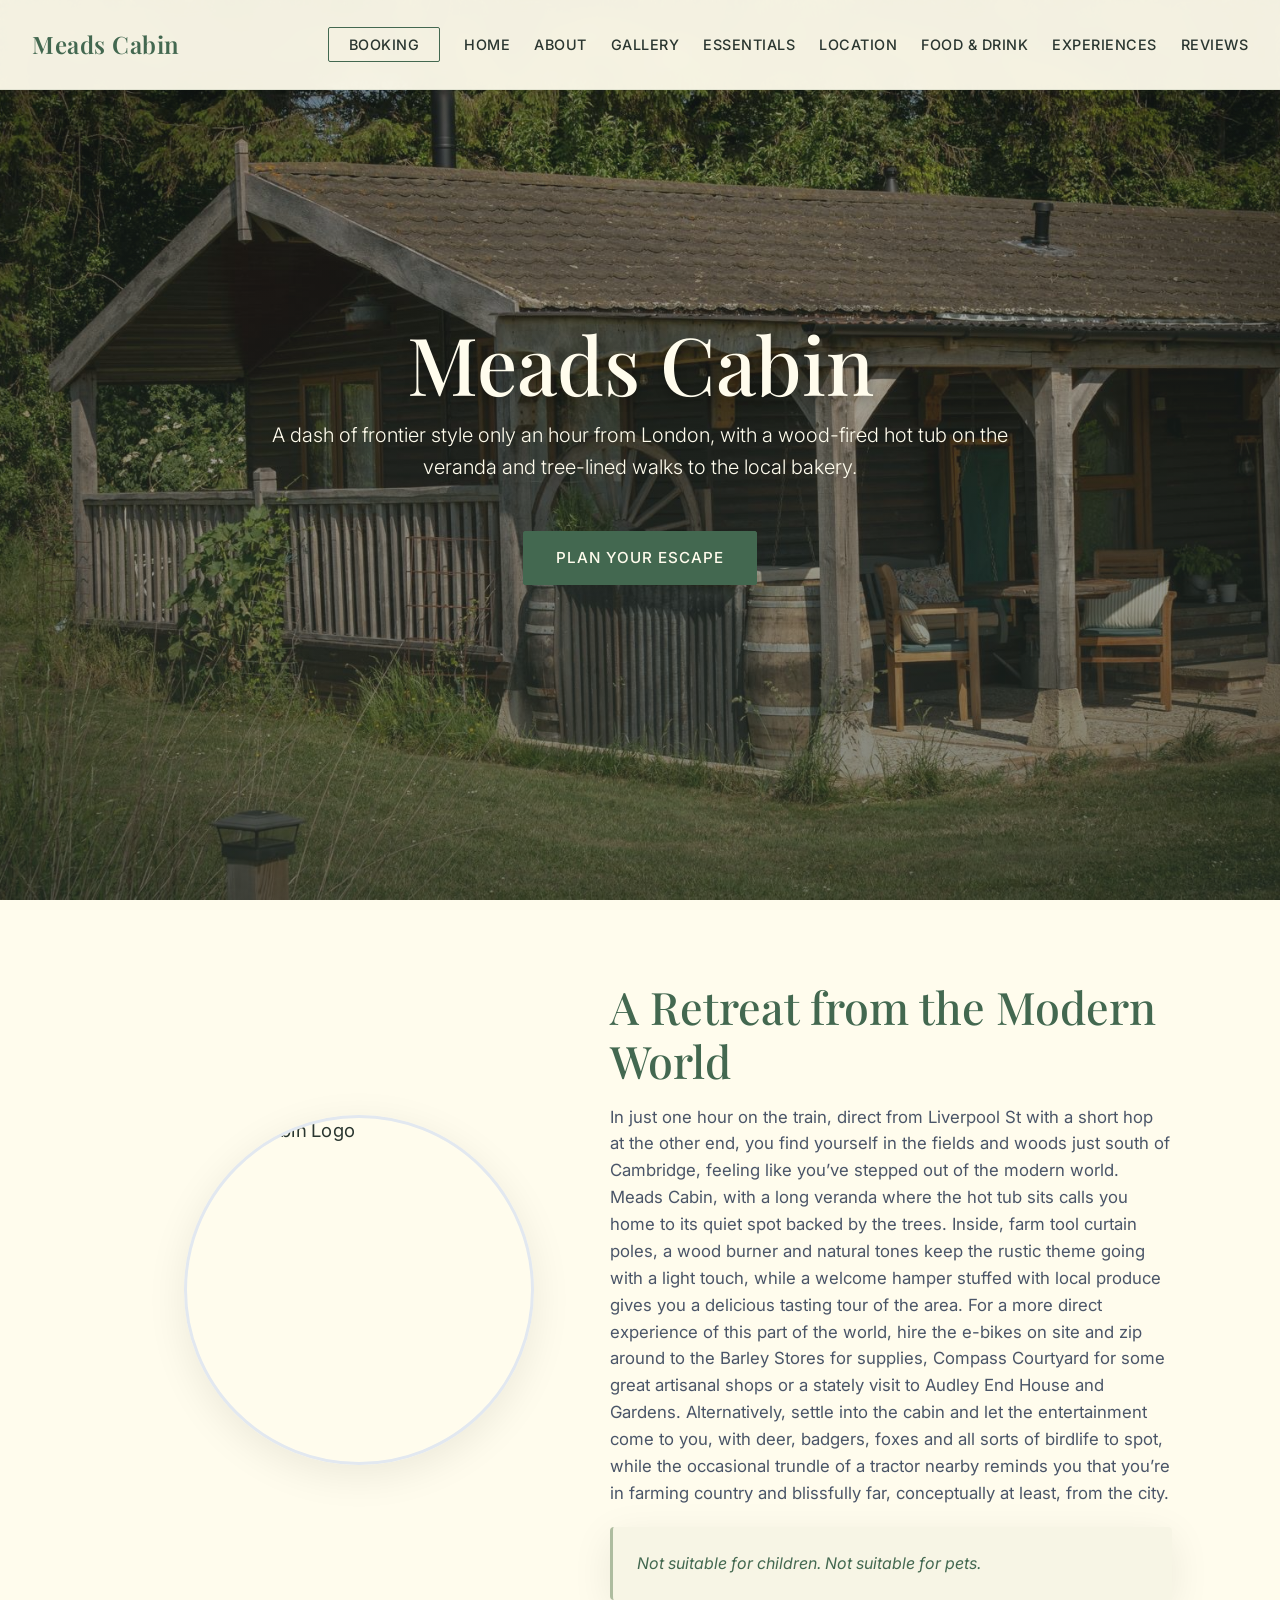
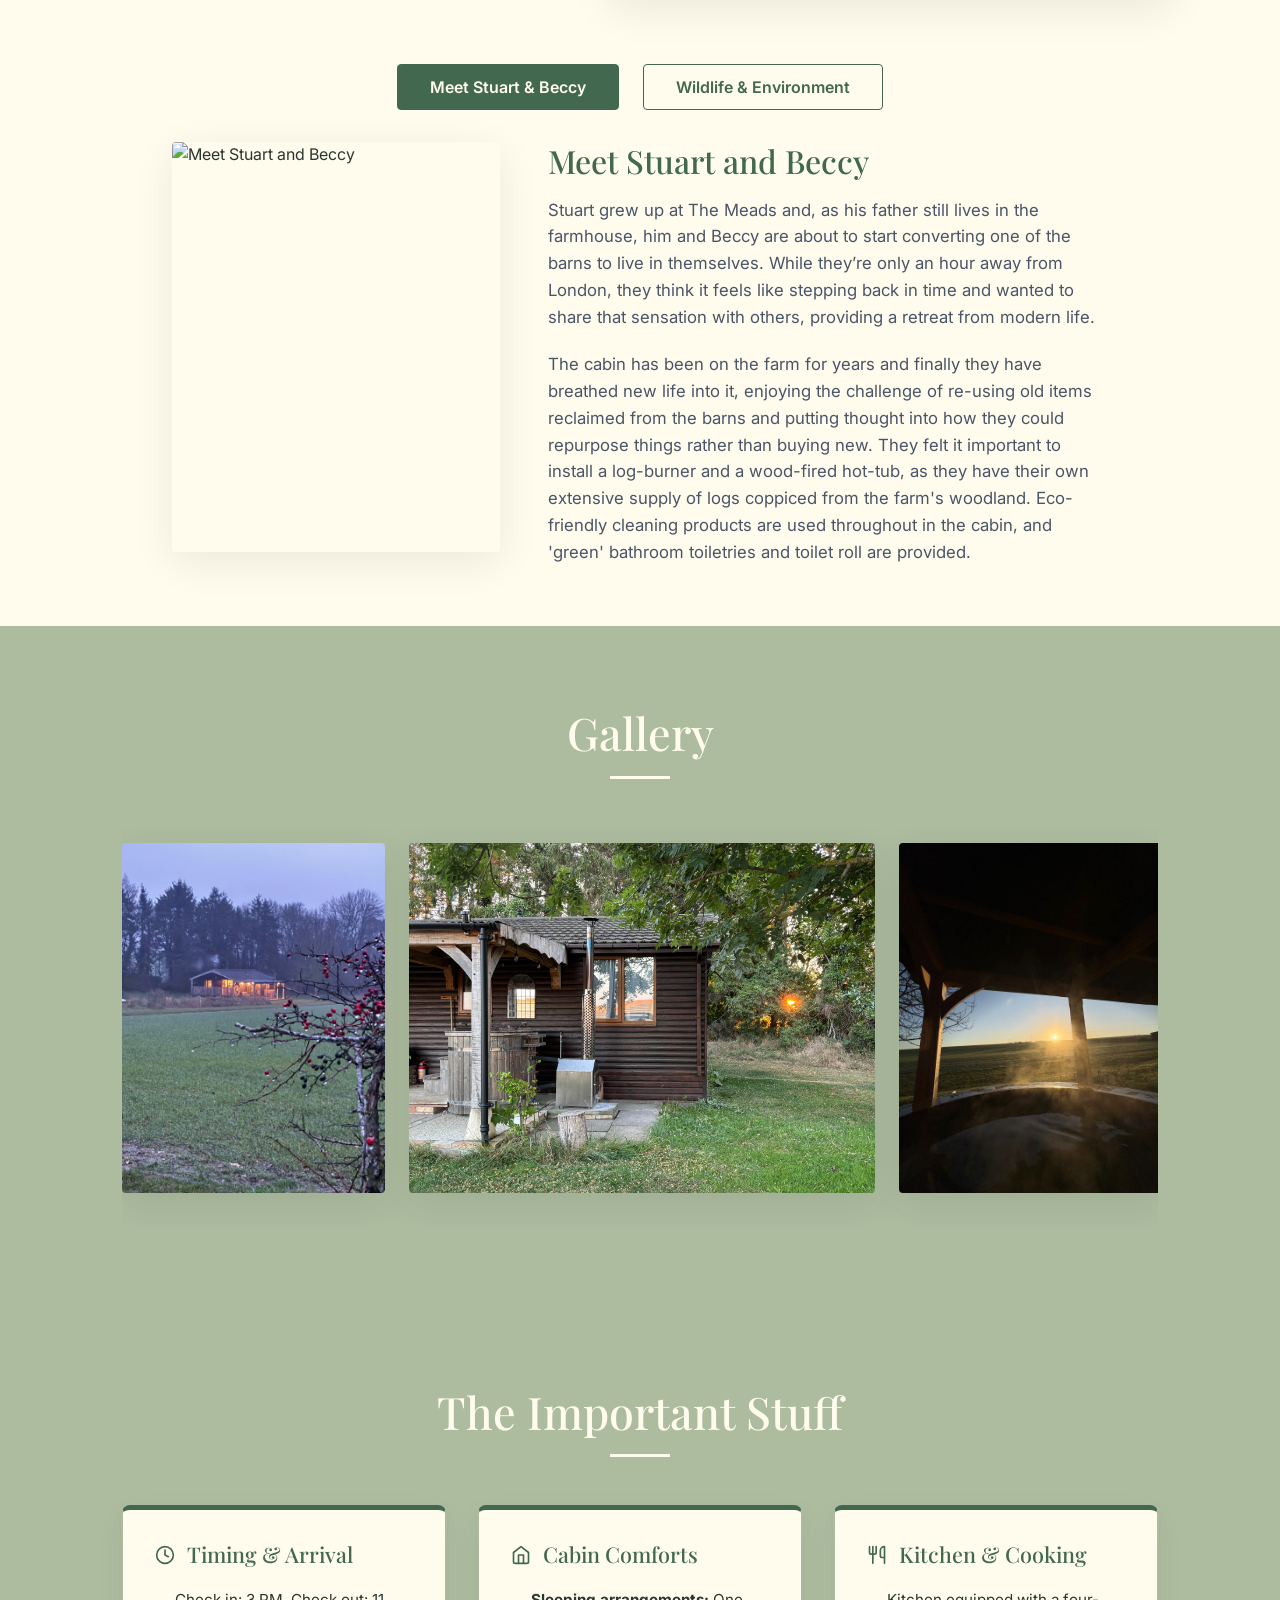
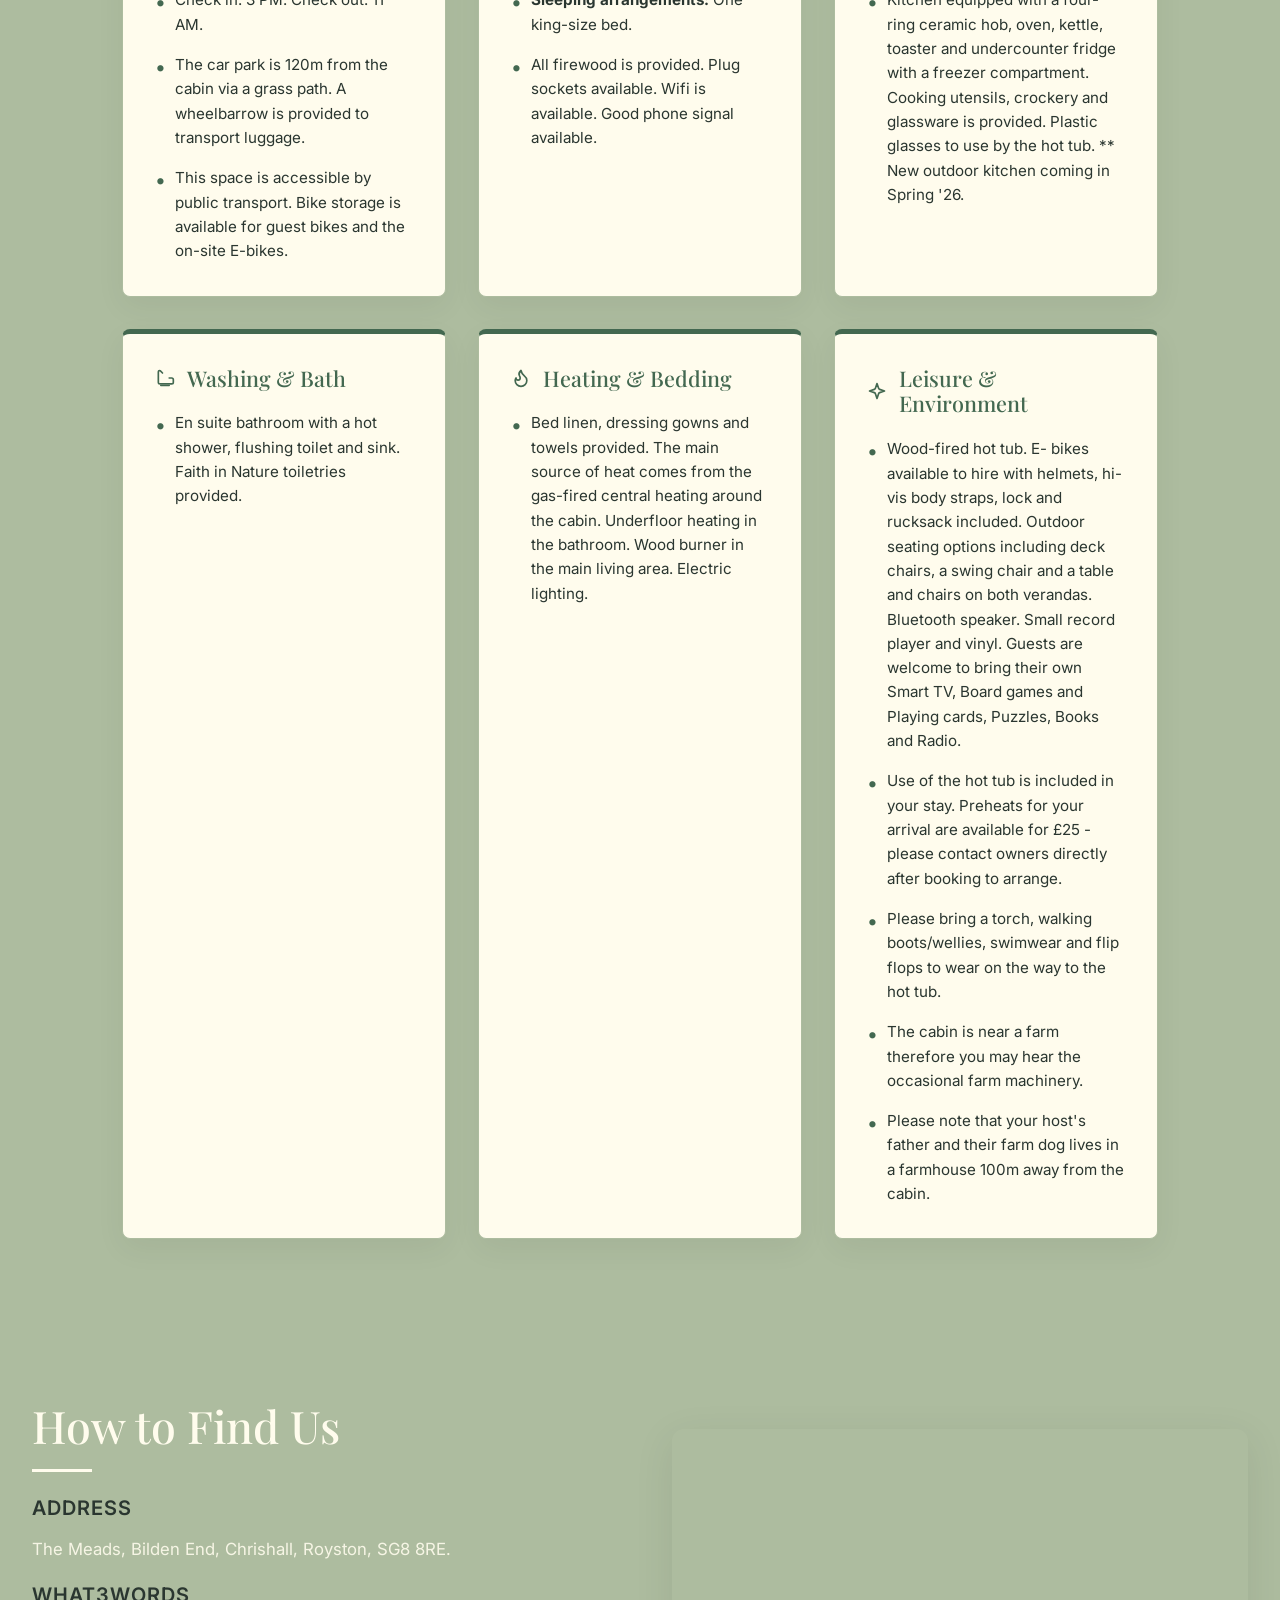
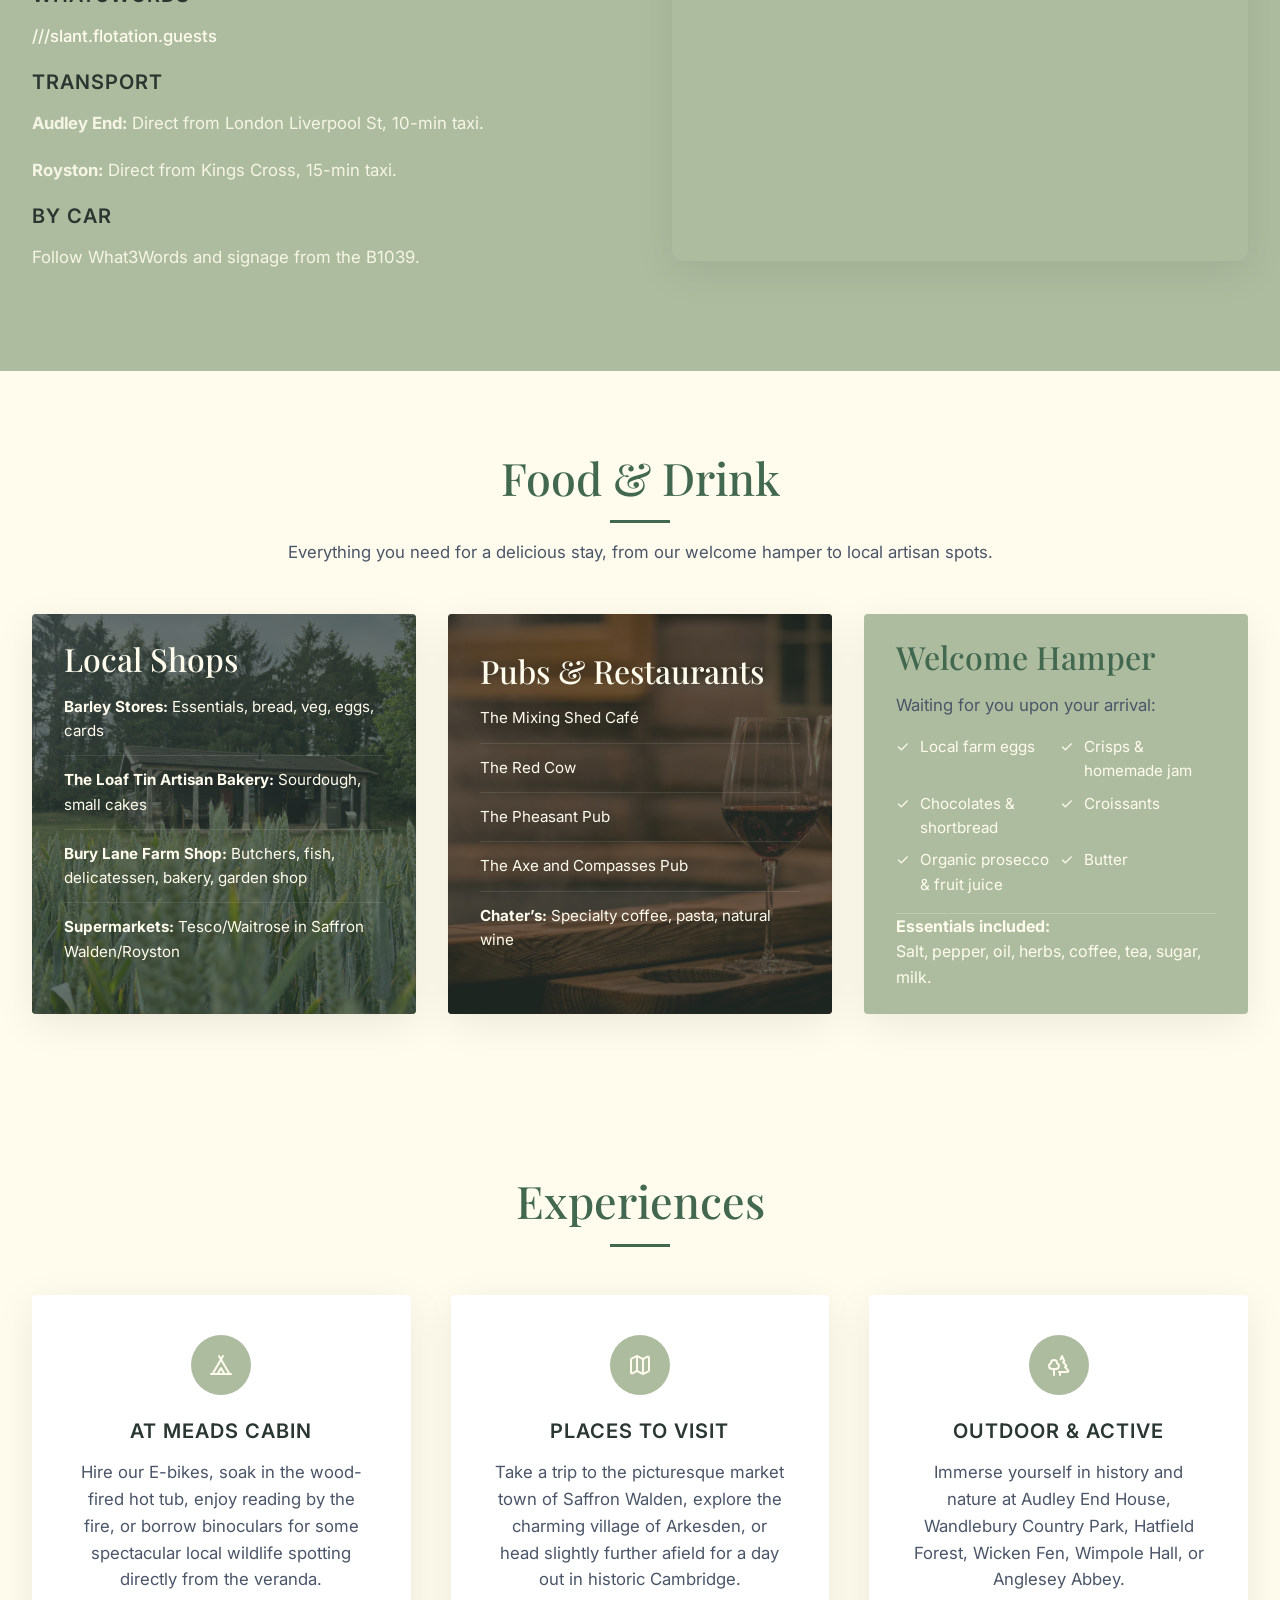
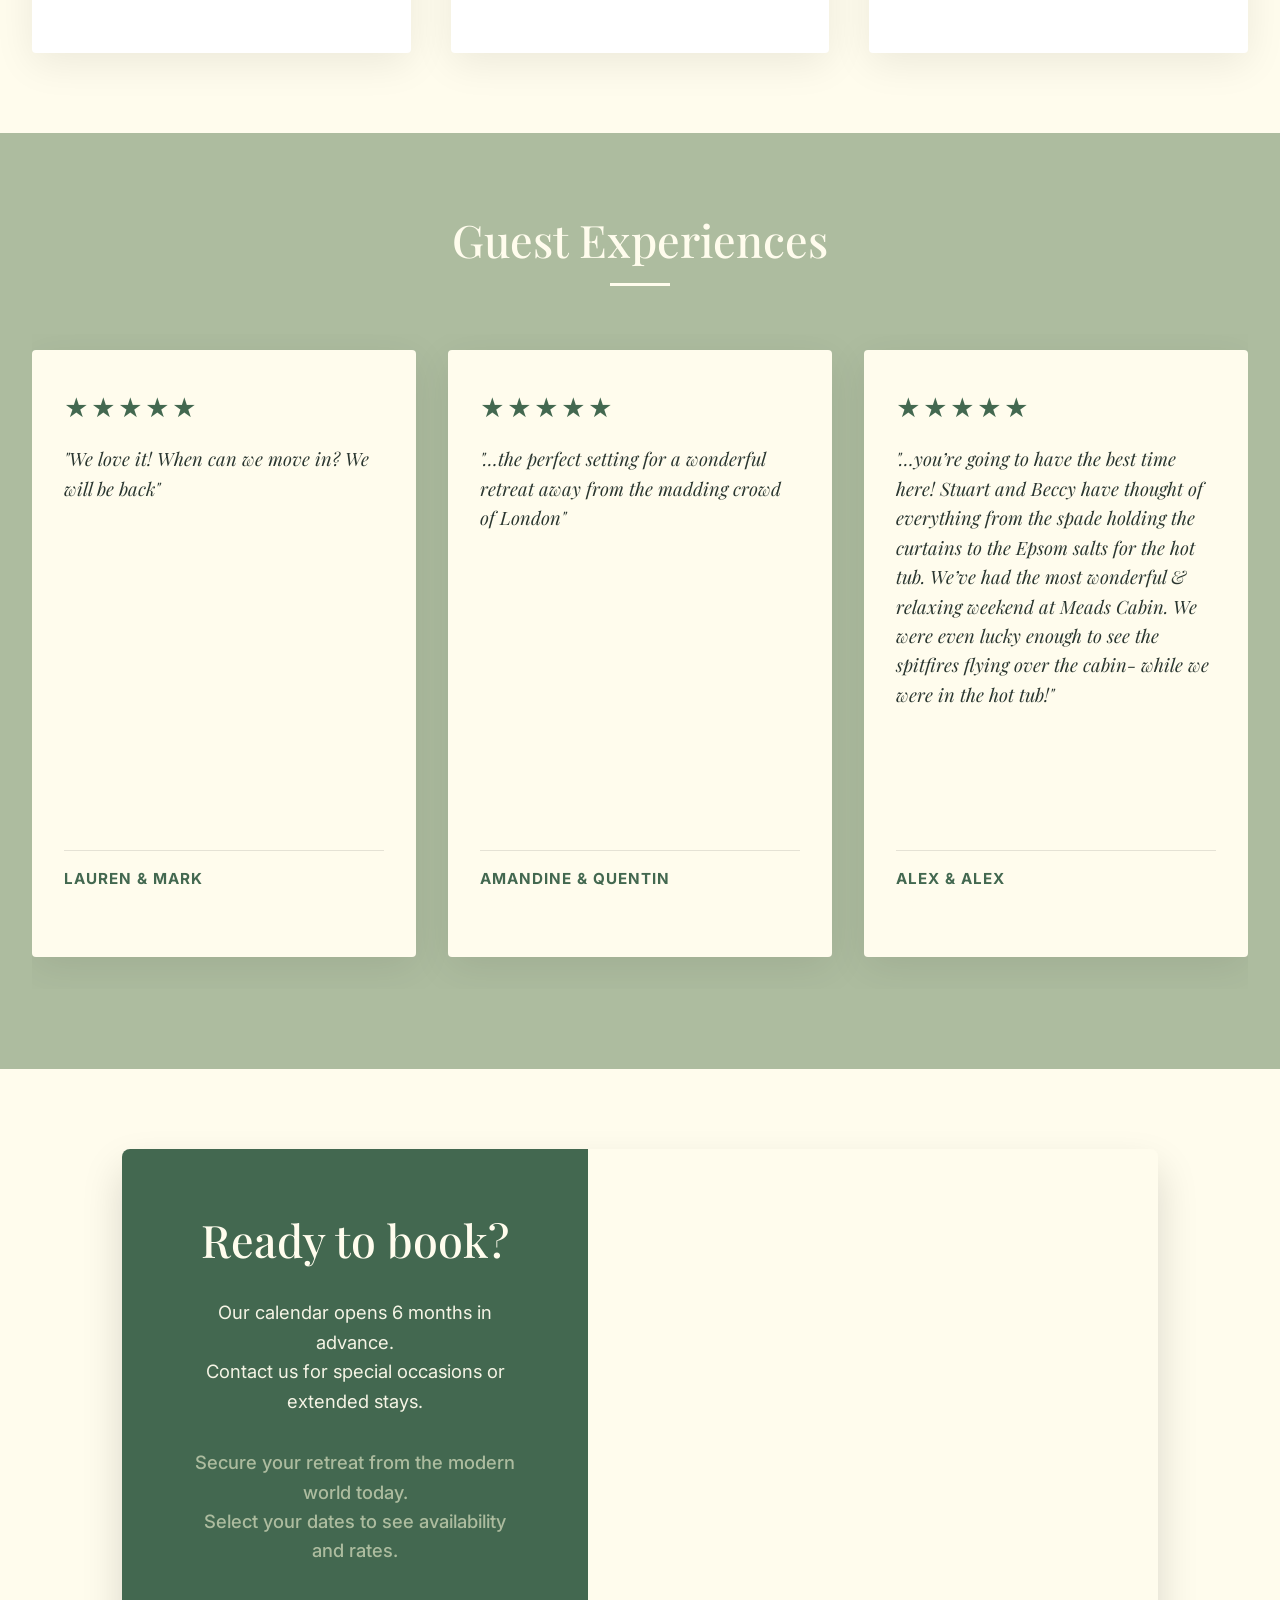
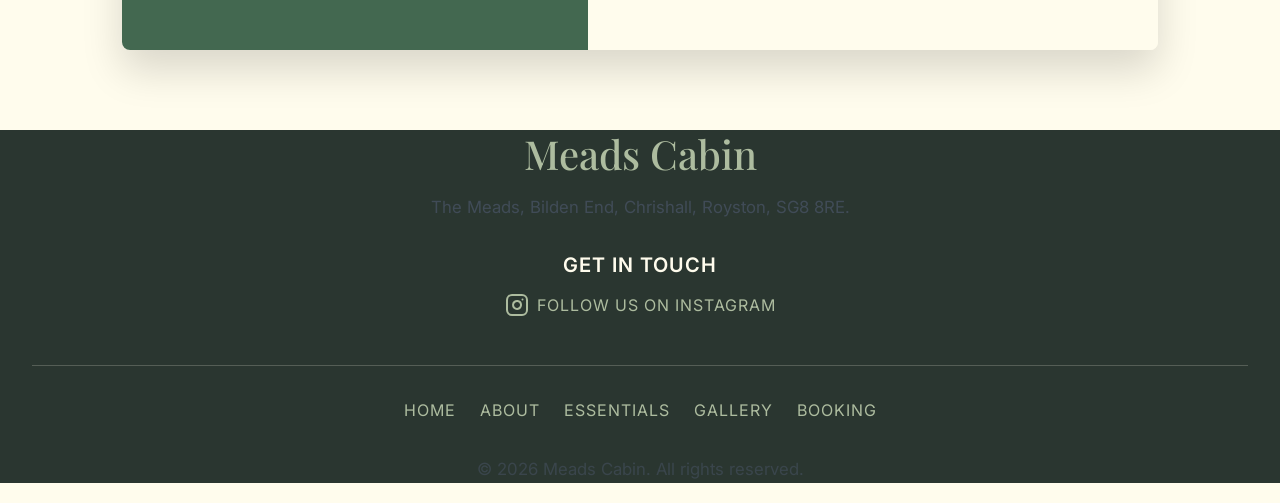
==== commit c65c608f: "Add files via upload" ====
--- a/index.html
+++ b/index.html
@@ -1,7 +1,7 @@
 <!DOCTYPE html>
 <html lang="en">
 <head>
-    <link rel="icon" type="image/png" href="public/favicon.png">
+    <link rel="icon" type="image/png" href="favicon.png">
     <meta charset="UTF-8">
     <meta name="viewport" content="width=device-width, initial-scale=1.0">
     <title>Meads Cabin | Premium Rustic Retreat near Cambridge</title>
@@ -41,7 +41,7 @@
 
     <!-- Section 1: Hero -->
     <section id="home" class="hero-section">
-        <div class="hero-bg" style="background-image: url('public/side angle.png');"></div>
+        <div class="hero-bg" style="background-image: url('side angle.png');"></div>
         <div class="hero-overlay"></div>
         <div class="hero-content">
             <h1 class="hero-title">Meads Cabin</h1>
@@ -56,7 +56,7 @@
             <div class="about-flex">
                 <div class="about-left">
                     <div class="logo-wrapper shadow-soft">
-                        <img src="public/logo.jpg" alt="Meads Cabin Logo" class="masked-logo zoomed-logo">
+                        <img src="logo.jpg" alt="Meads Cabin Logo" class="masked-logo zoomed-logo">
                     </div>
                 </div>
                 <div class="about-right">
@@ -78,7 +78,7 @@
             <!-- Tab 1: Meet Stuart and Beccy -->
             <div id="hosts-tab-content" class="hosts-section mt-8 tab-content active">
                 <div class="hosts-image-col">
-                    <img src="public/hosts.jpg" alt="Meet Stuart and Beccy" class="hosts-img shadow-soft rounded">
+                    <img src="hosts.jpg" alt="Meet Stuart and Beccy" class="hosts-img shadow-soft rounded">
                 </div>
                 <div class="hosts-content-col">
                     <h3>Meet Stuart and Beccy</h3>
@@ -90,7 +90,7 @@
             <!-- Tab 2: Wildlife and Environment -->
             <div id="wildlife-tab-content" class="hosts-section mt-8 tab-content">
                 <div class="hosts-image-col">
-                    <img src="public/stags.png" alt="Wildlife and Environment" class="hosts-img shadow-soft rounded">
+                    <img src="stags.png" alt="Wildlife and Environment" class="hosts-img shadow-soft rounded">
                 </div>
                 <div class="hosts-content-col">
                     <h3>Wildlife and environment</h3>
@@ -109,25 +109,25 @@
             </div>
             
             <div class="horizontal-scroll-gallery">
-                <img src="public/dusk.png" alt="Meads Cabin at Dusk" class="shadow-soft">
-                <img src="public/woodfired hottub.png" alt="Wood-fired Hot Tub" class="shadow-soft">
-                <img src="public/hottub.png" alt="Relaxing in the Hot Tub" class="shadow-soft">
-                <img src="public/sunset.png" alt="Sunset View" class="shadow-soft">
-                <img src="public/side angle.png" alt="Meads Cabin Exterior Side Angle" class="shadow-soft">
-                <img src="public/fireplace.png" alt="Fireplace" class="shadow-soft">
-                <img src="public/swinging chair.png" alt="Swinging Chair" class="shadow-soft">
-                <img src="public/bathroom.png" alt="Bathroom" class="shadow-soft">
-                <img src="public/bbq.png" alt="BBQ" class="shadow-soft">
-                <img src="public/field.png" alt="The Field" class="shadow-soft">
-                <img src="public/nightlight.png" alt="Meads Cabin Nightlight" class="shadow-soft">
-                <img src="public/painting.png" alt="Painting details" class="shadow-soft">
-                <img src="public/wine.png" alt="Wine on the deck" class="shadow-soft">
-                <img src="public/stags.png" alt="Deer in the meadow" class="shadow-soft">
-                <img src="public/stag.png" alt="Stag spotting" class="shadow-soft">
-                <img src="public/red berry.png" alt="Red Berries" class="shadow-soft">
-                <img src="public/arial.png" alt="Aerial View" class="shadow-soft">
-                <img src="public/corn.png" alt="Corn field" class="shadow-soft">
-                <img src="public/parking sign.png" alt="Parking Sign" class="shadow-soft">
+                <img src="dusk.png" alt="Meads Cabin at Dusk" class="shadow-soft">
+                <img src="woodfired hottub.png" alt="Wood-fired Hot Tub" class="shadow-soft">
+                <img src="hottub.png" alt="Relaxing in the Hot Tub" class="shadow-soft">
+                <img src="sunset.png" alt="Sunset View" class="shadow-soft">
+                <img src="side angle.png" alt="Meads Cabin Exterior Side Angle" class="shadow-soft">
+                <img src="fireplace.png" alt="Fireplace" class="shadow-soft">
+                <img src="swinging chair.png" alt="Swinging Chair" class="shadow-soft">
+                <img src="bathroom.png" alt="Bathroom" class="shadow-soft">
+                <img src="bbq.png" alt="BBQ" class="shadow-soft">
+                <img src="field.png" alt="The Field" class="shadow-soft">
+                <img src="nightlight.png" alt="Meads Cabin Nightlight" class="shadow-soft">
+                <img src="painting.png" alt="Painting details" class="shadow-soft">
+                <img src="wine.png" alt="Wine on the deck" class="shadow-soft">
+                <img src="stags.png" alt="Deer in the meadow" class="shadow-soft">
+                <img src="stag.png" alt="Stag spotting" class="shadow-soft">
+                <img src="red berry.png" alt="Red Berries" class="shadow-soft">
+                <img src="arial.png" alt="Aerial View" class="shadow-soft">
+                <img src="corn.png" alt="Corn field" class="shadow-soft">
+                <img src="parking sign.png" alt="Parking Sign" class="shadow-soft">
             </div>
         </div>
     </section>
@@ -265,7 +265,7 @@
             </div>
             
             <div class="food-boxes">
-                <div class="food-box shadow-soft image-overlay-box" style="background-image: url('public/corn.png');">
+                <div class="food-box shadow-soft image-overlay-box" style="background-image: url('corn.png');">
                     <div class="box-content list-content light-text">
                         <h3>Local Shops</h3>
                         <ul class="clean-list">
@@ -277,7 +277,7 @@
                     </div>
                 </div>
 
-                <div class="food-box shadow-soft image-overlay-box" style="background-image: url('public/wine.png');">
+                <div class="food-box shadow-soft image-overlay-box" style="background-image: url('wine.png');">
                     <div class="box-content list-content light-text">
                         <h3>Pubs & Restaurants</h3>
                         <ul class="clean-list">
@@ -496,4 +496,4 @@
 
     <script src="script.js"></script>
 </body>
-</html>+</html>
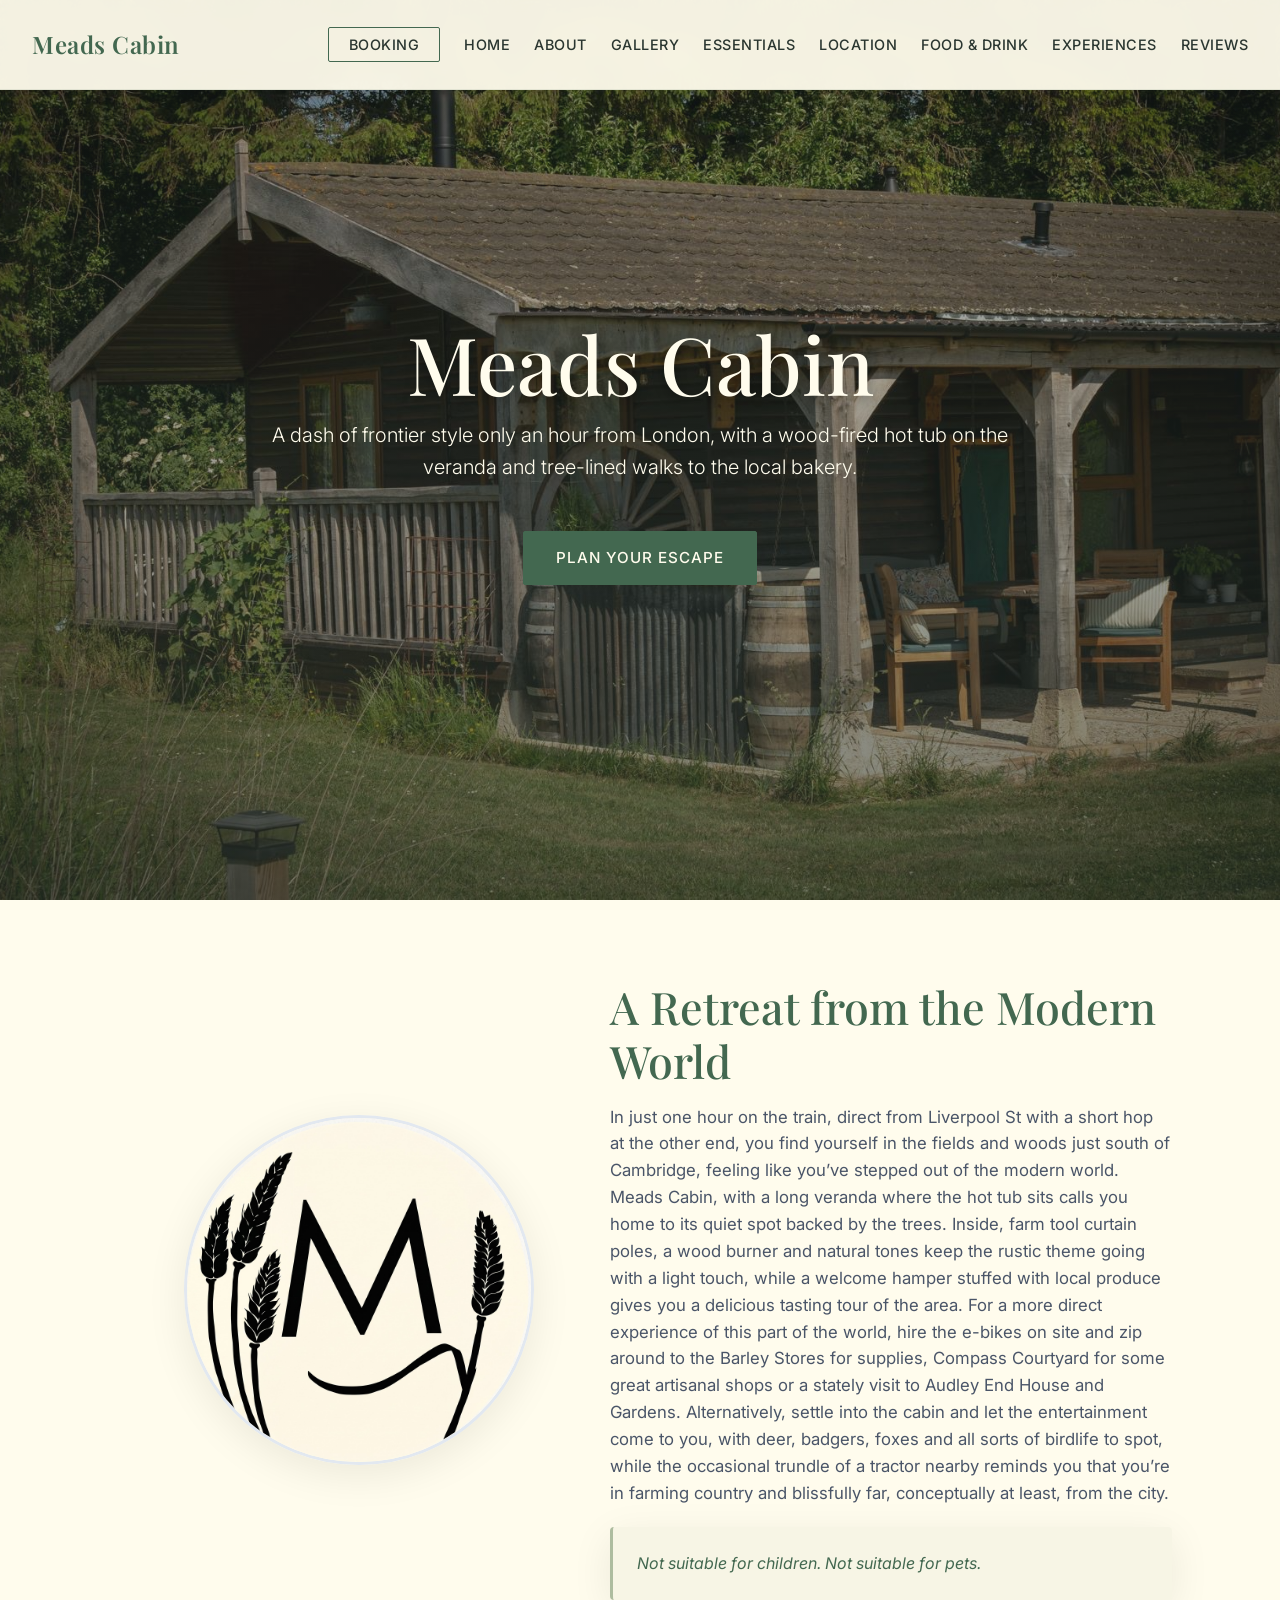
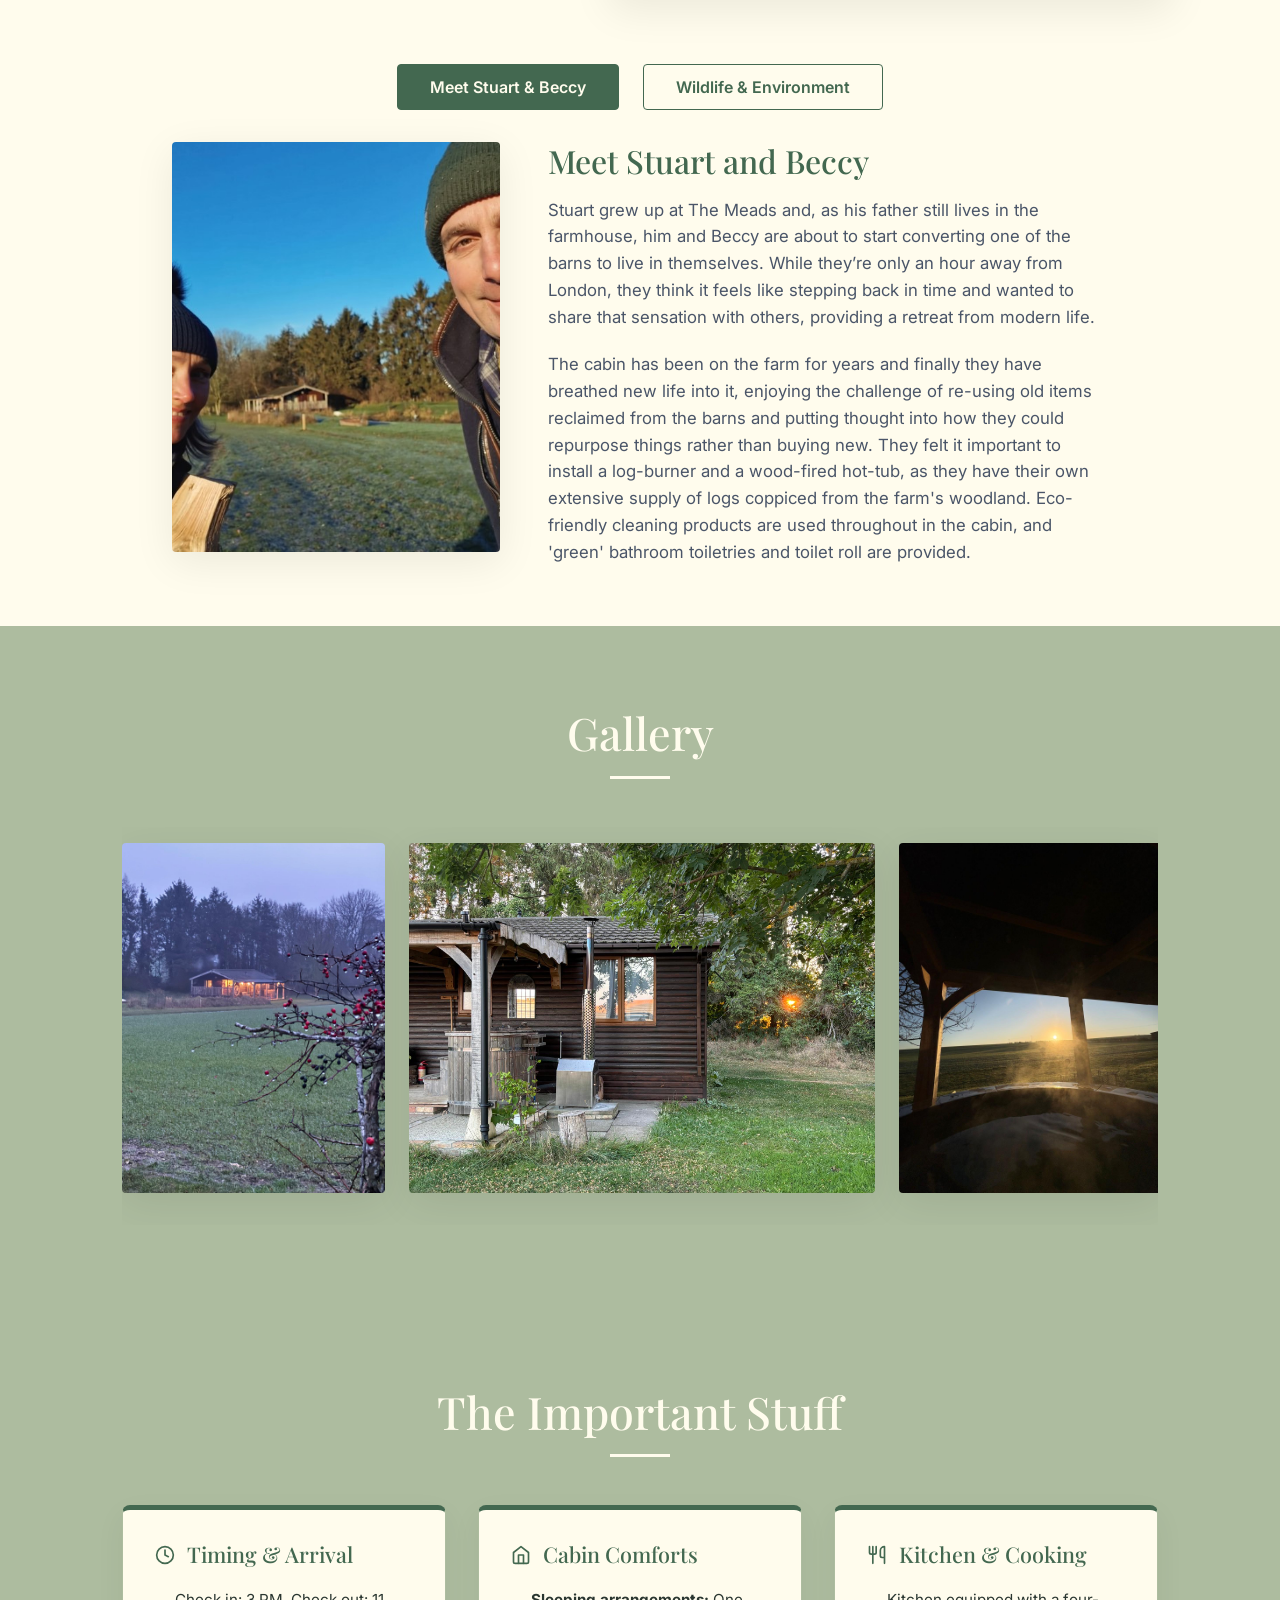
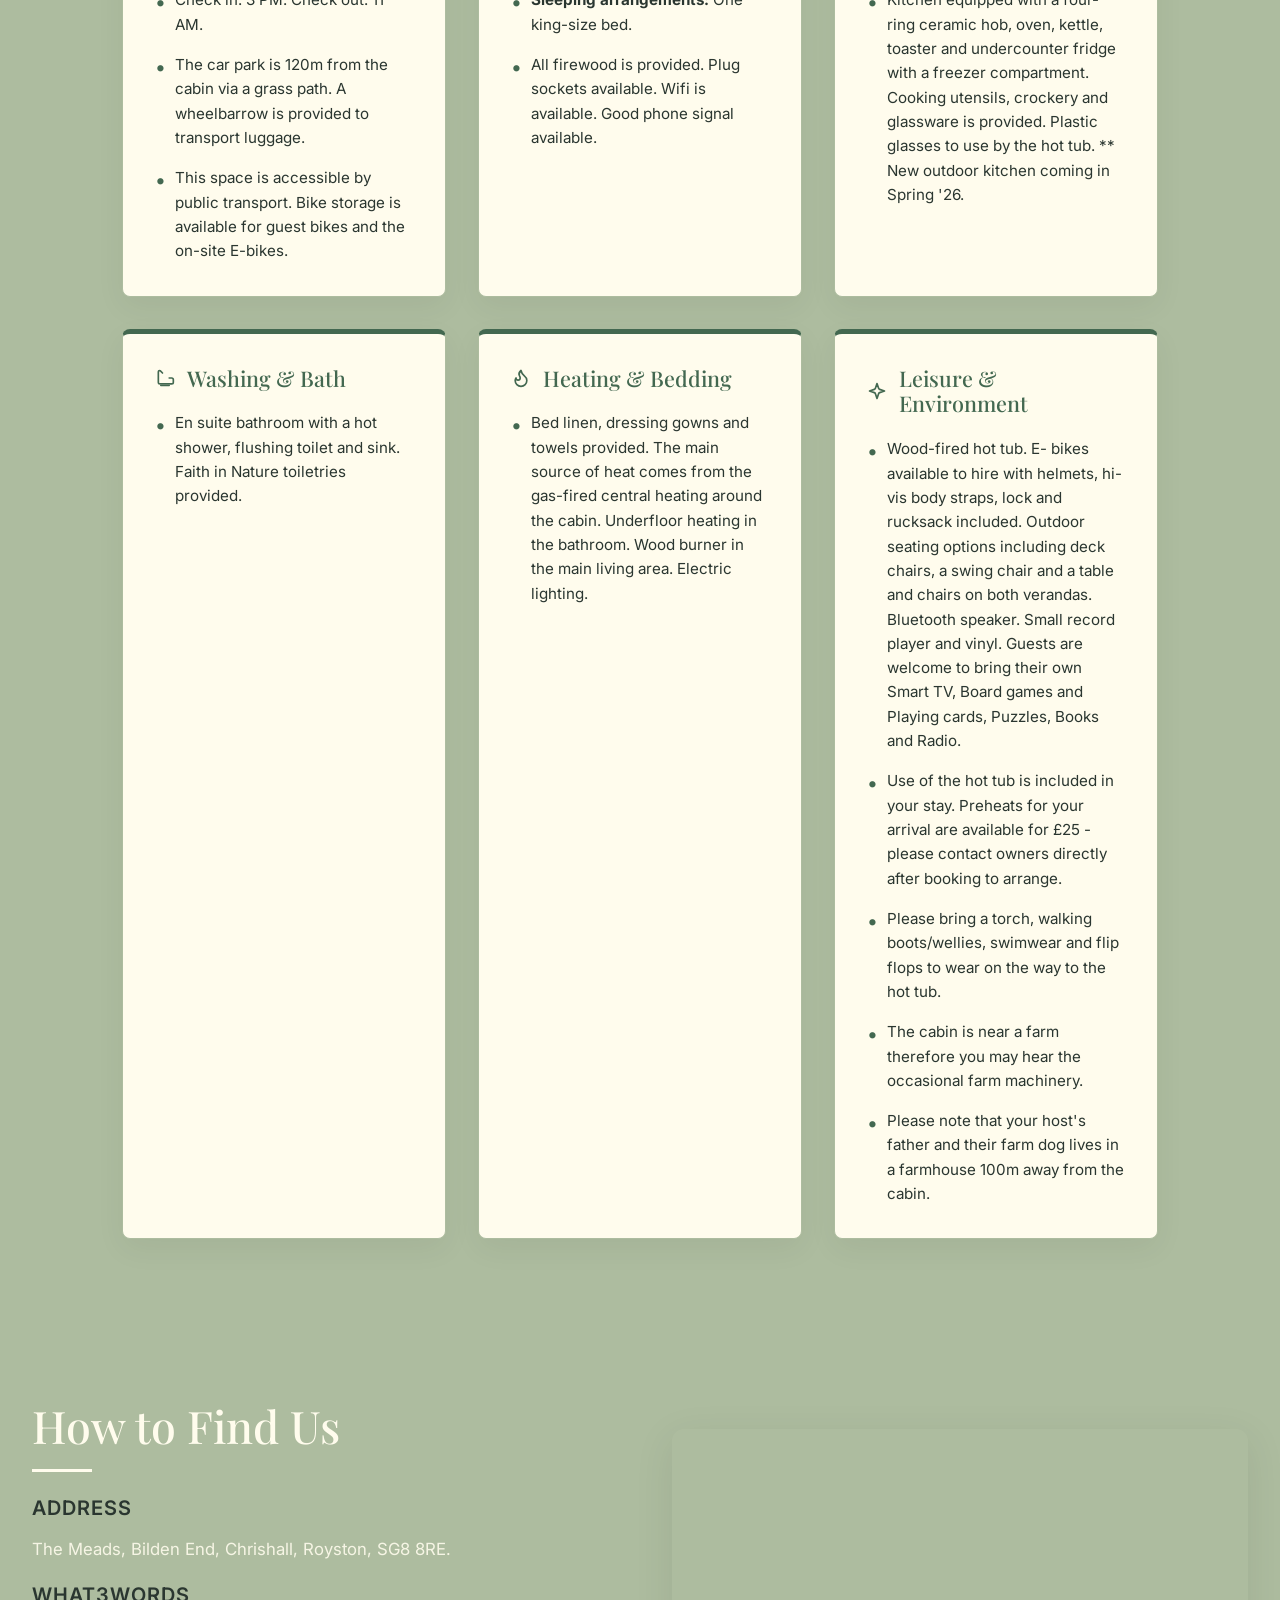
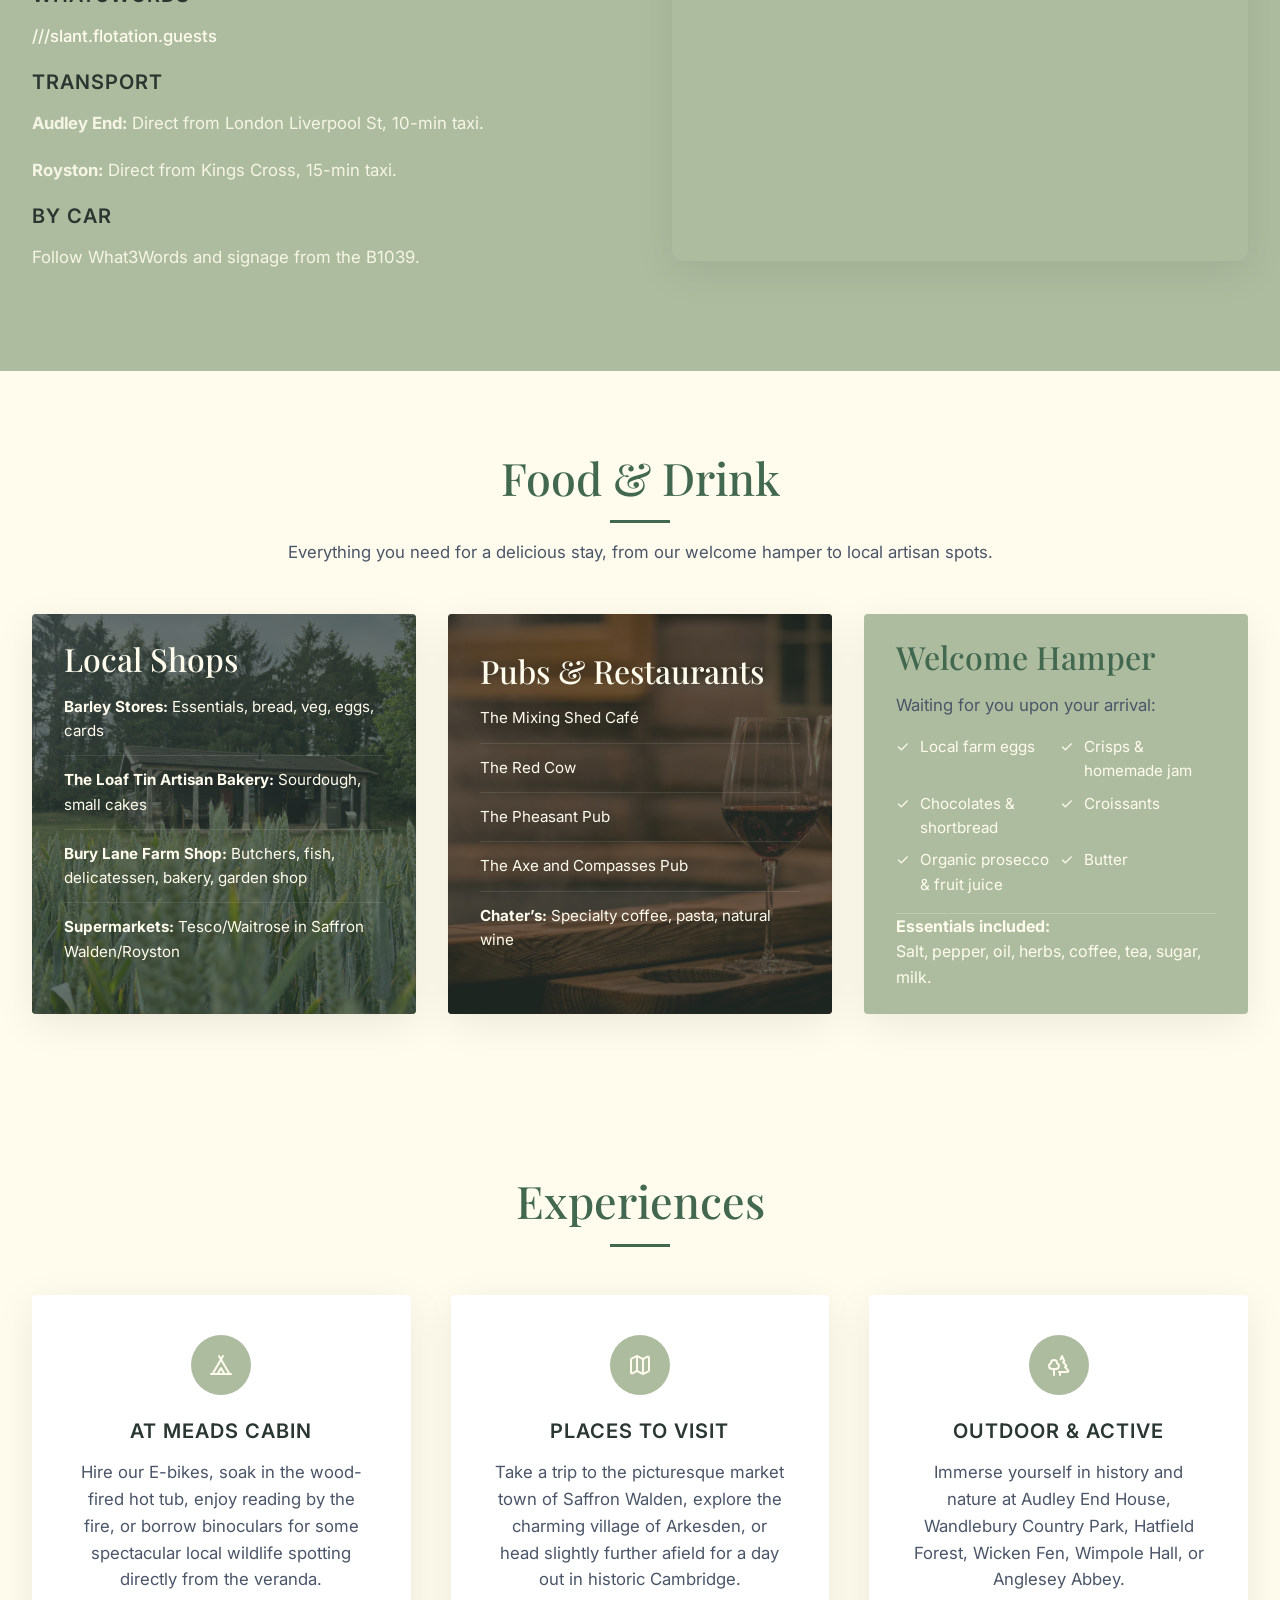
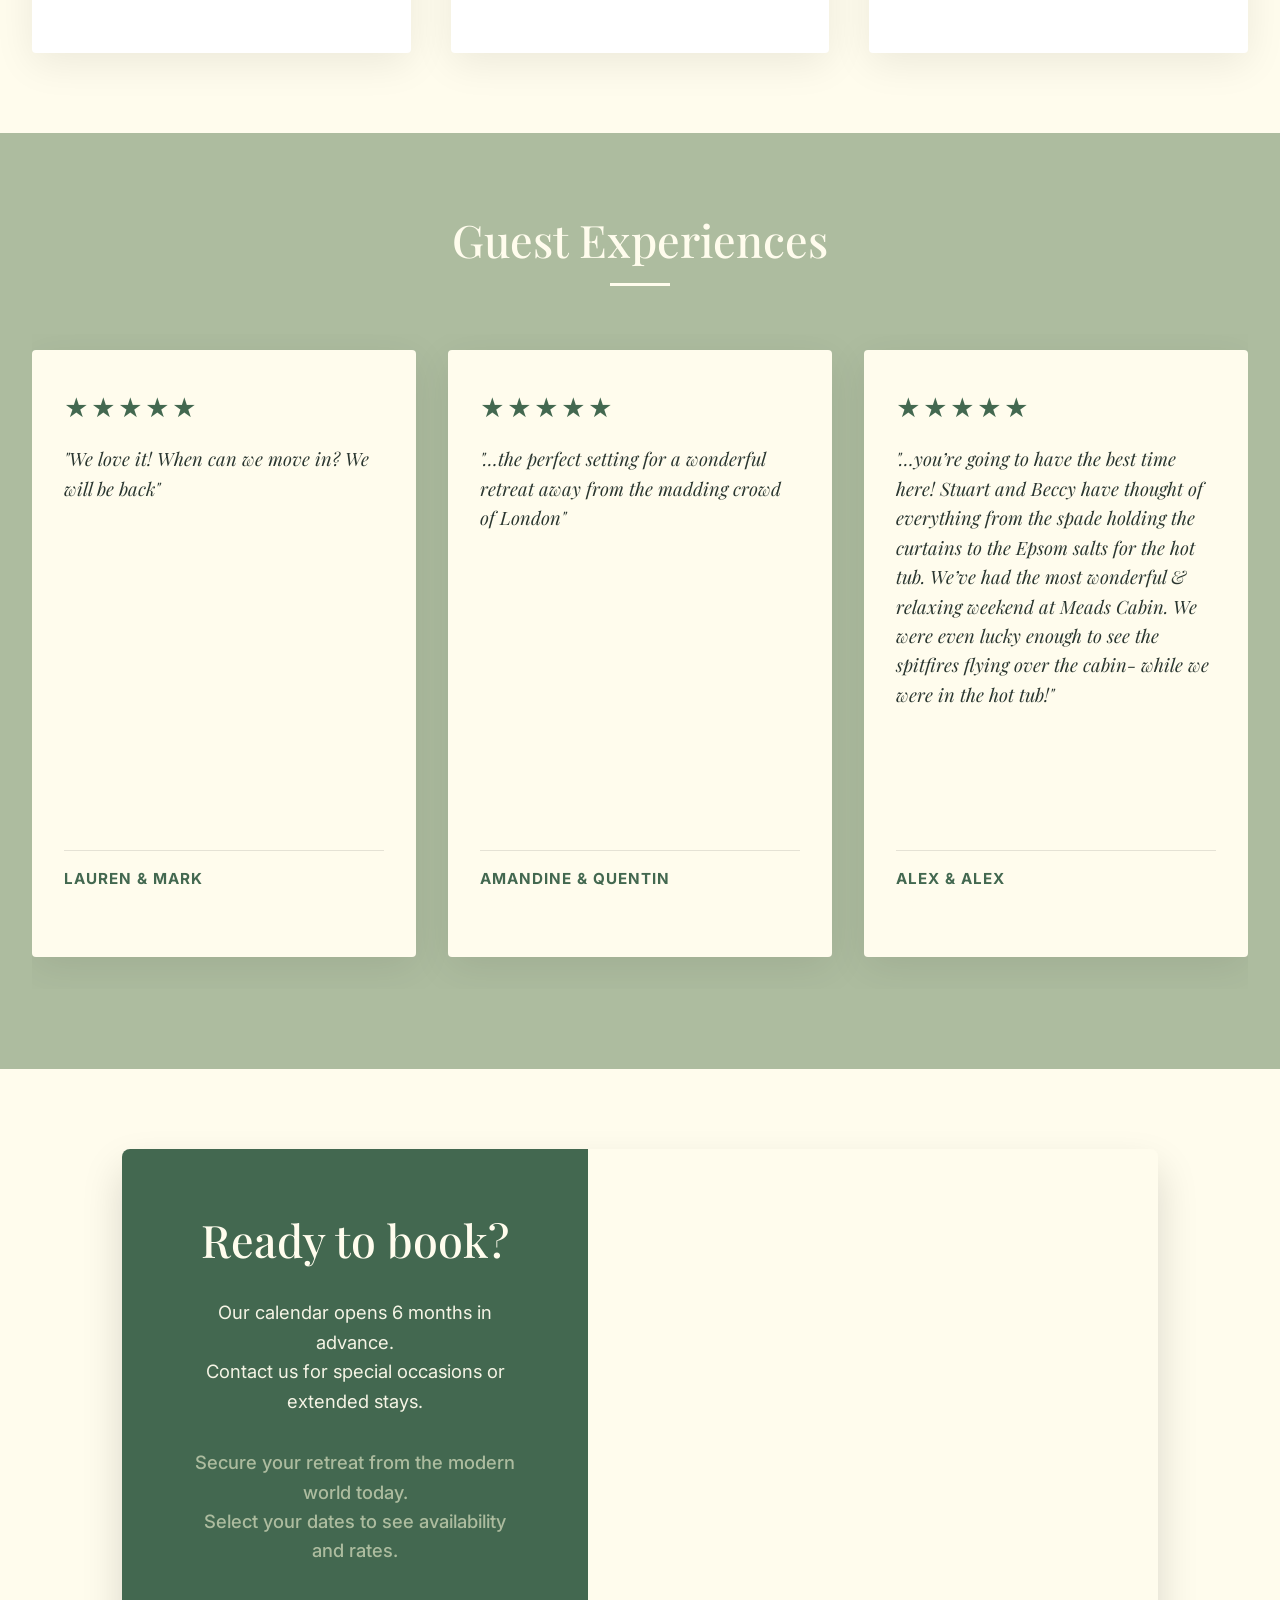
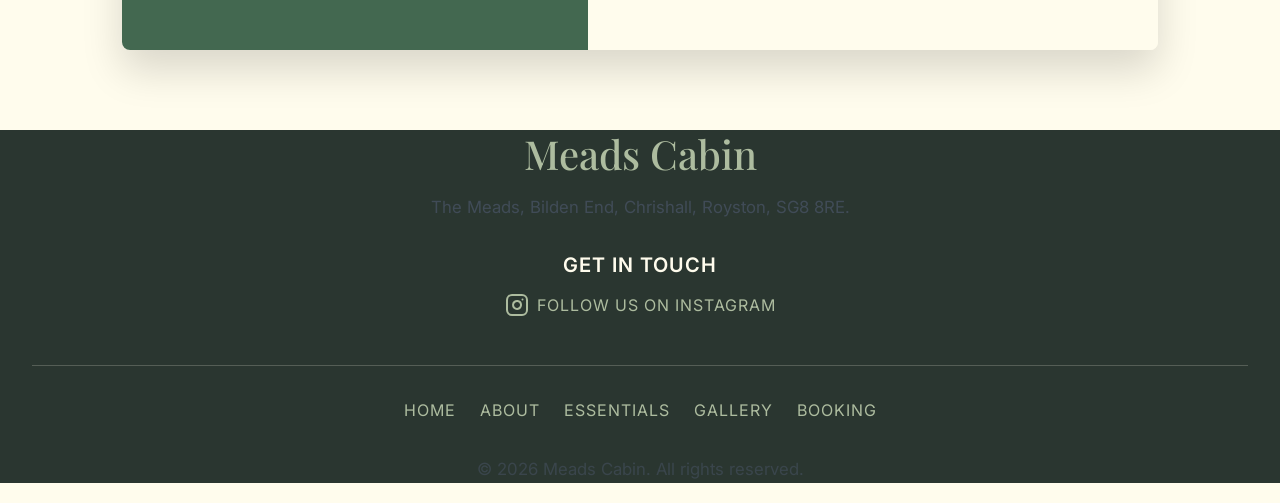
==== commit b8751858: "Add files via upload" ====
--- a/index.html
+++ b/index.html
@@ -56,7 +56,7 @@
             <div class="about-flex">
                 <div class="about-left">
                     <div class="logo-wrapper shadow-soft">
-                        <img src="logo.jpg" alt="Meads Cabin Logo" class="masked-logo zoomed-logo">
+                        <img src="logo.png" alt="Meads Cabin Logo" class="masked-logo zoomed-logo">
                     </div>
                 </div>
                 <div class="about-right">
@@ -78,7 +78,7 @@
             <!-- Tab 1: Meet Stuart and Beccy -->
             <div id="hosts-tab-content" class="hosts-section mt-8 tab-content active">
                 <div class="hosts-image-col">
-                    <img src="hosts.jpg" alt="Meet Stuart and Beccy" class="hosts-img shadow-soft rounded">
+                    <img src="hosts.png" alt="Meet Stuart and Beccy" class="hosts-img shadow-soft rounded">
                 </div>
                 <div class="hosts-content-col">
                     <h3>Meet Stuart and Beccy</h3>
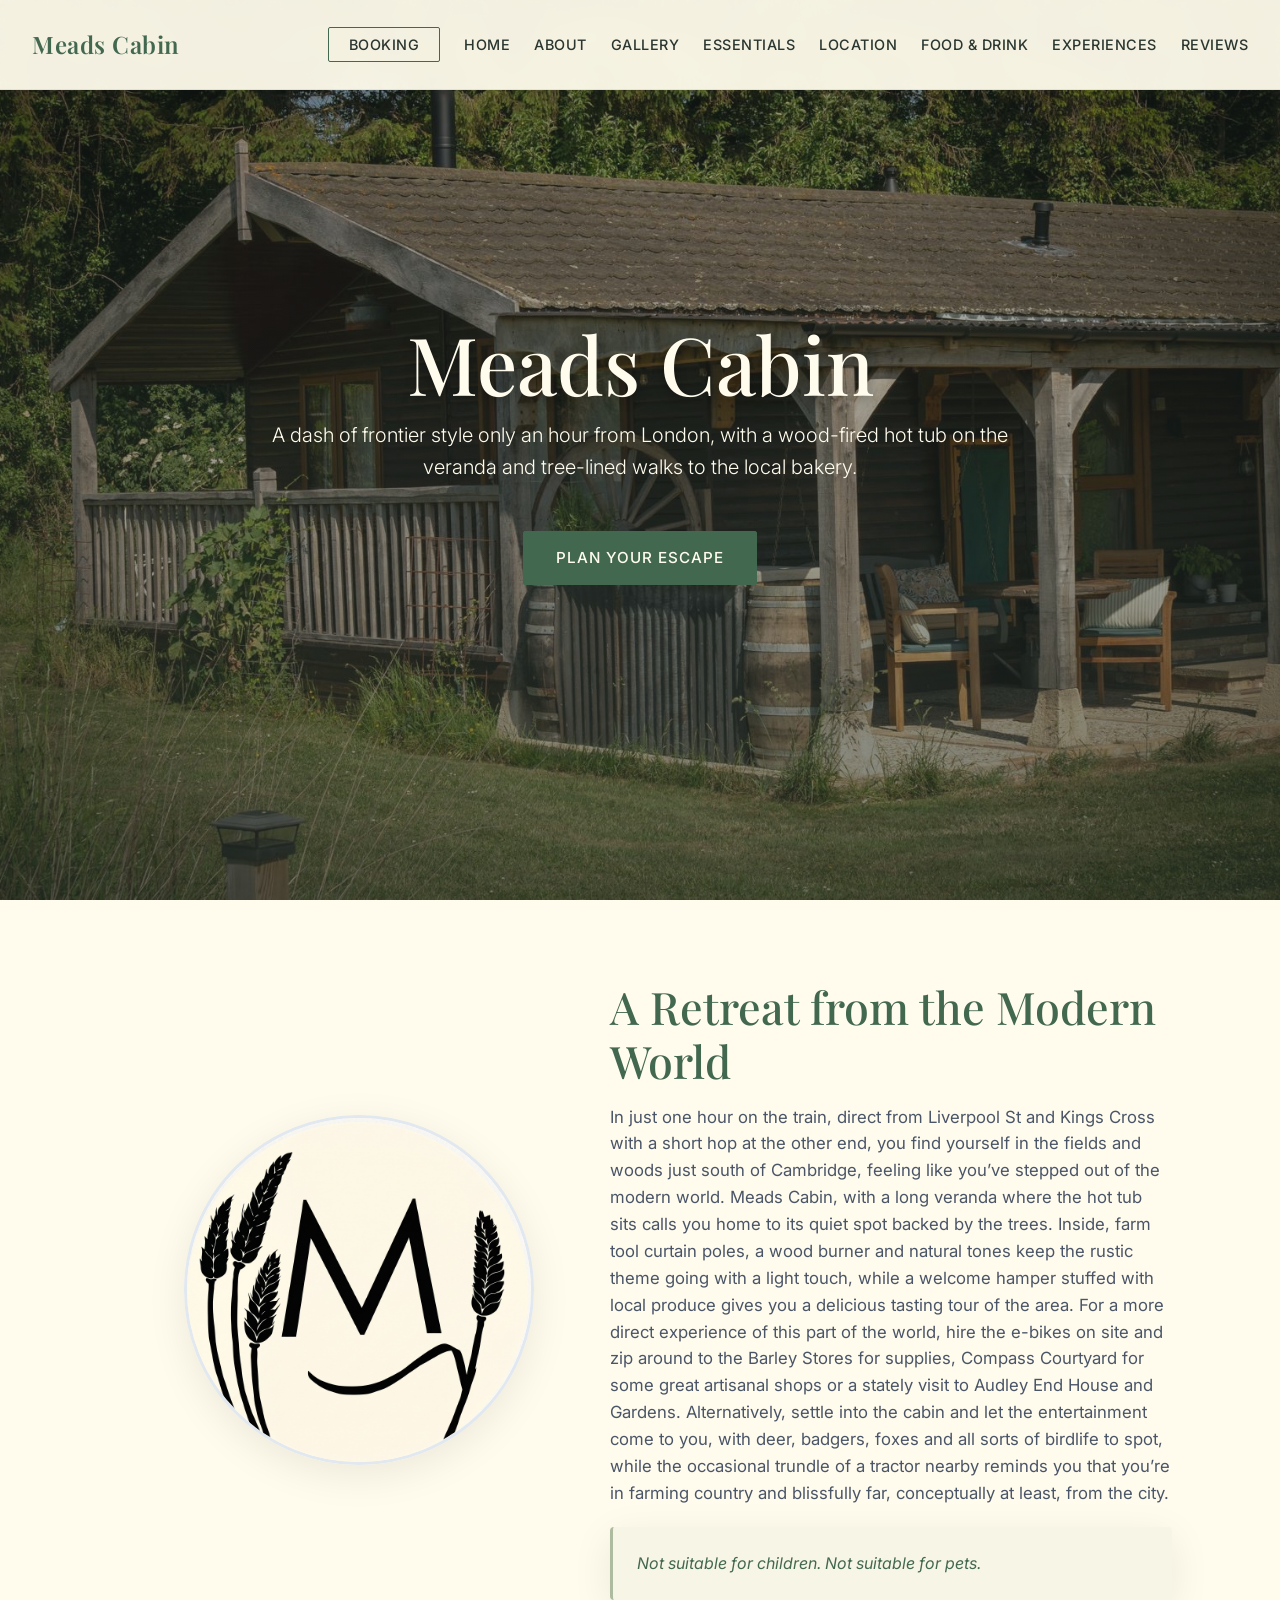
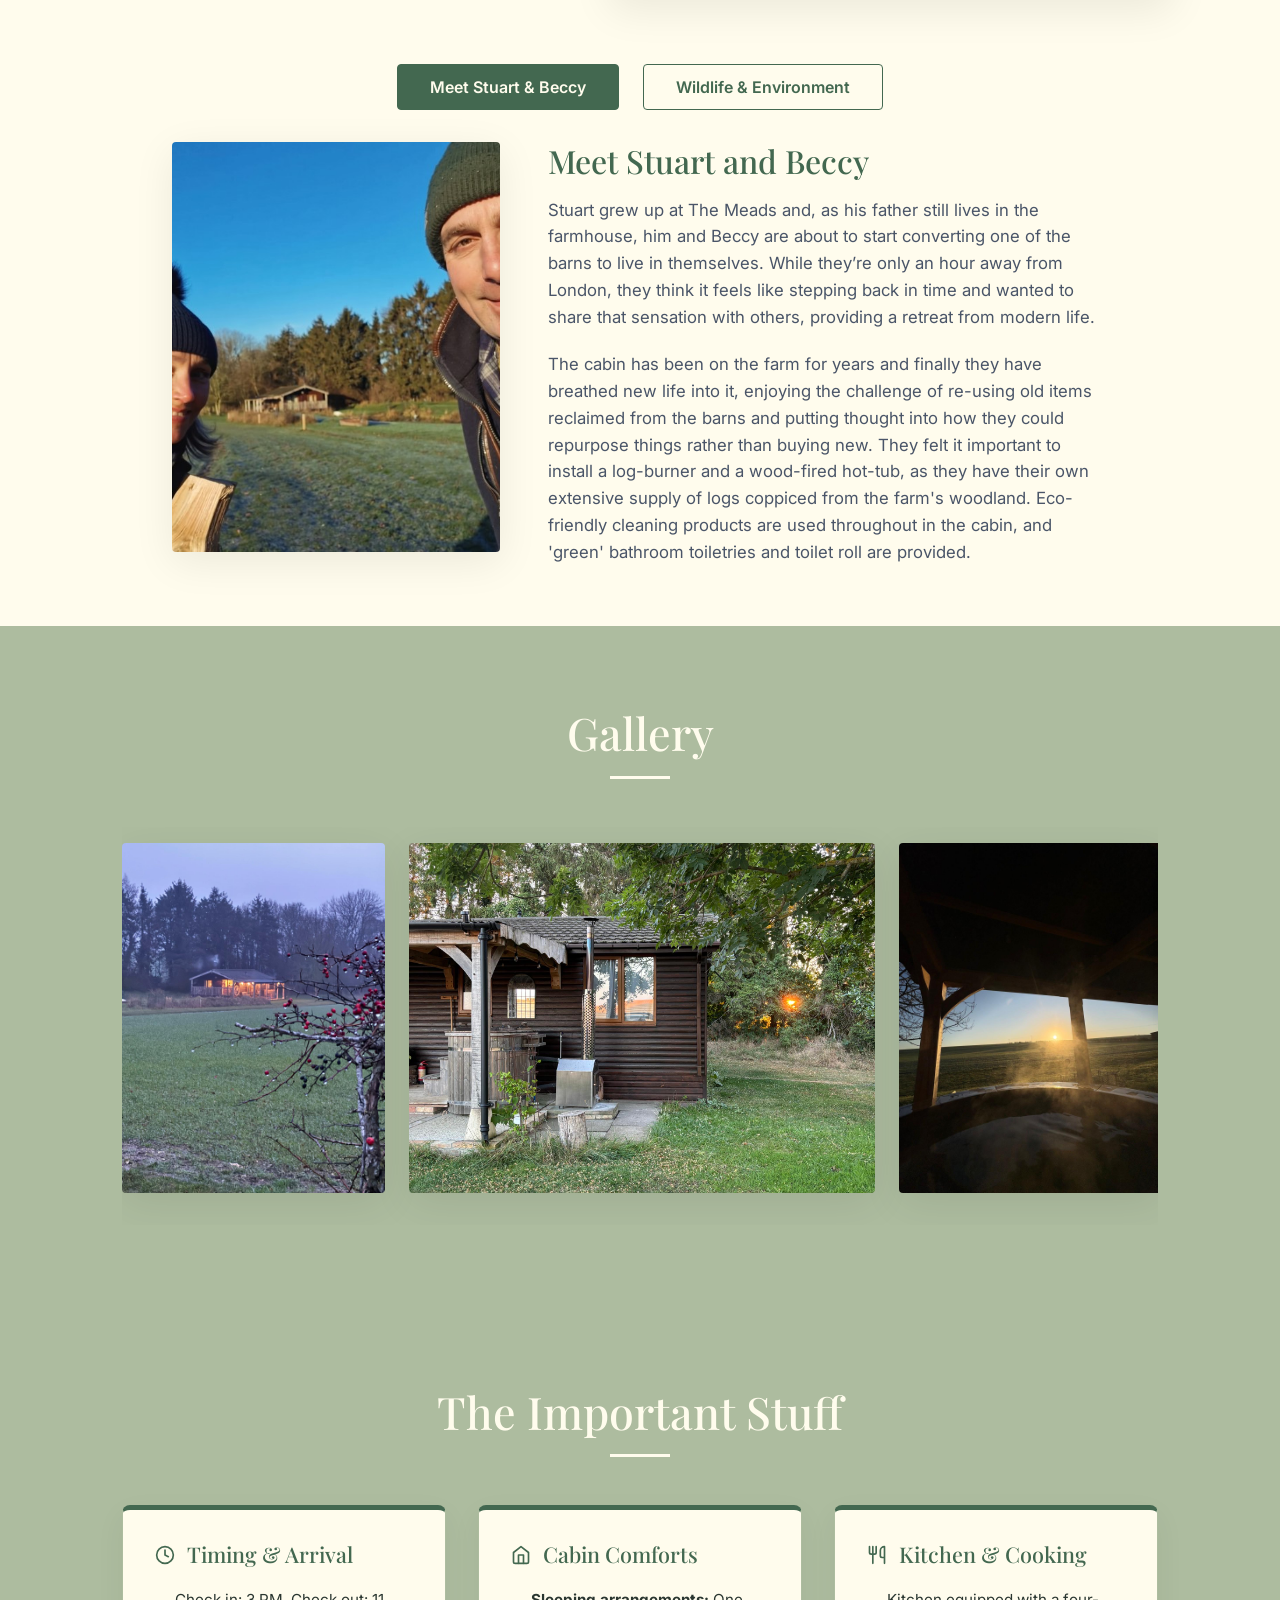
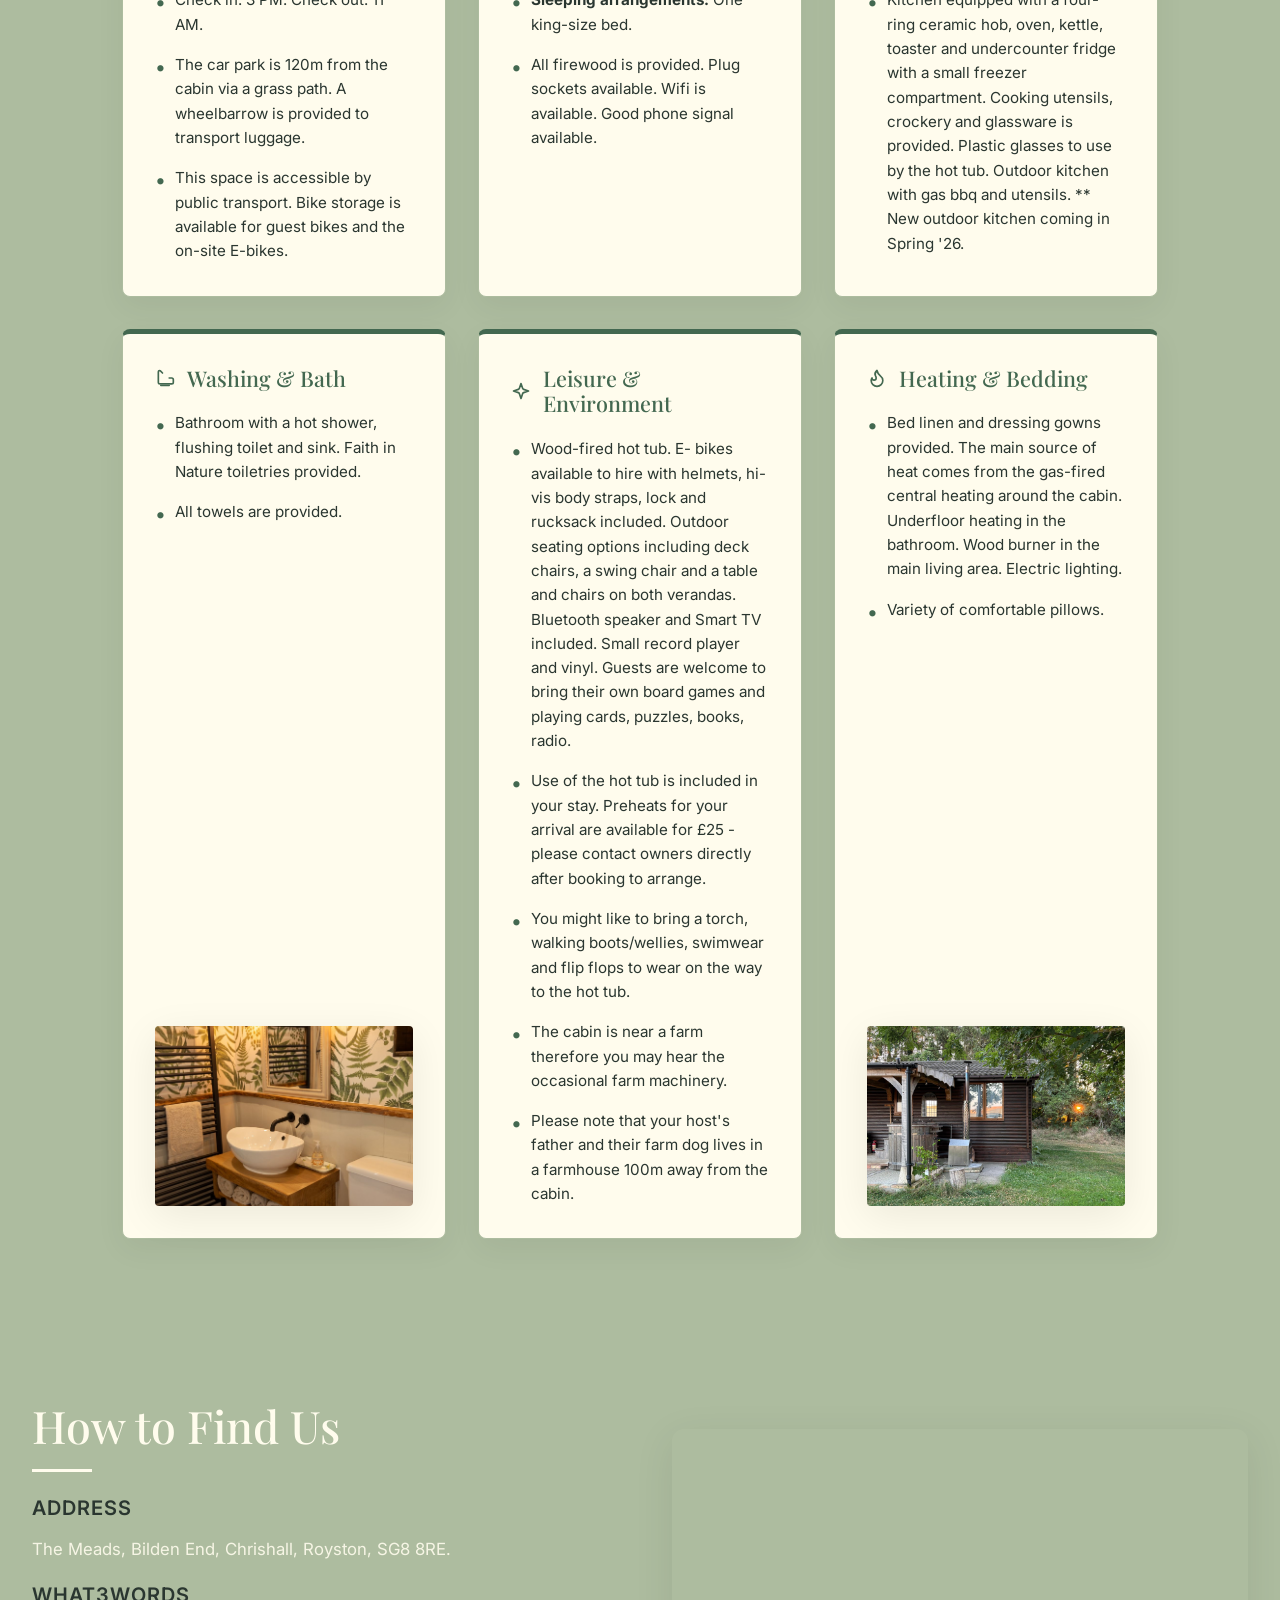
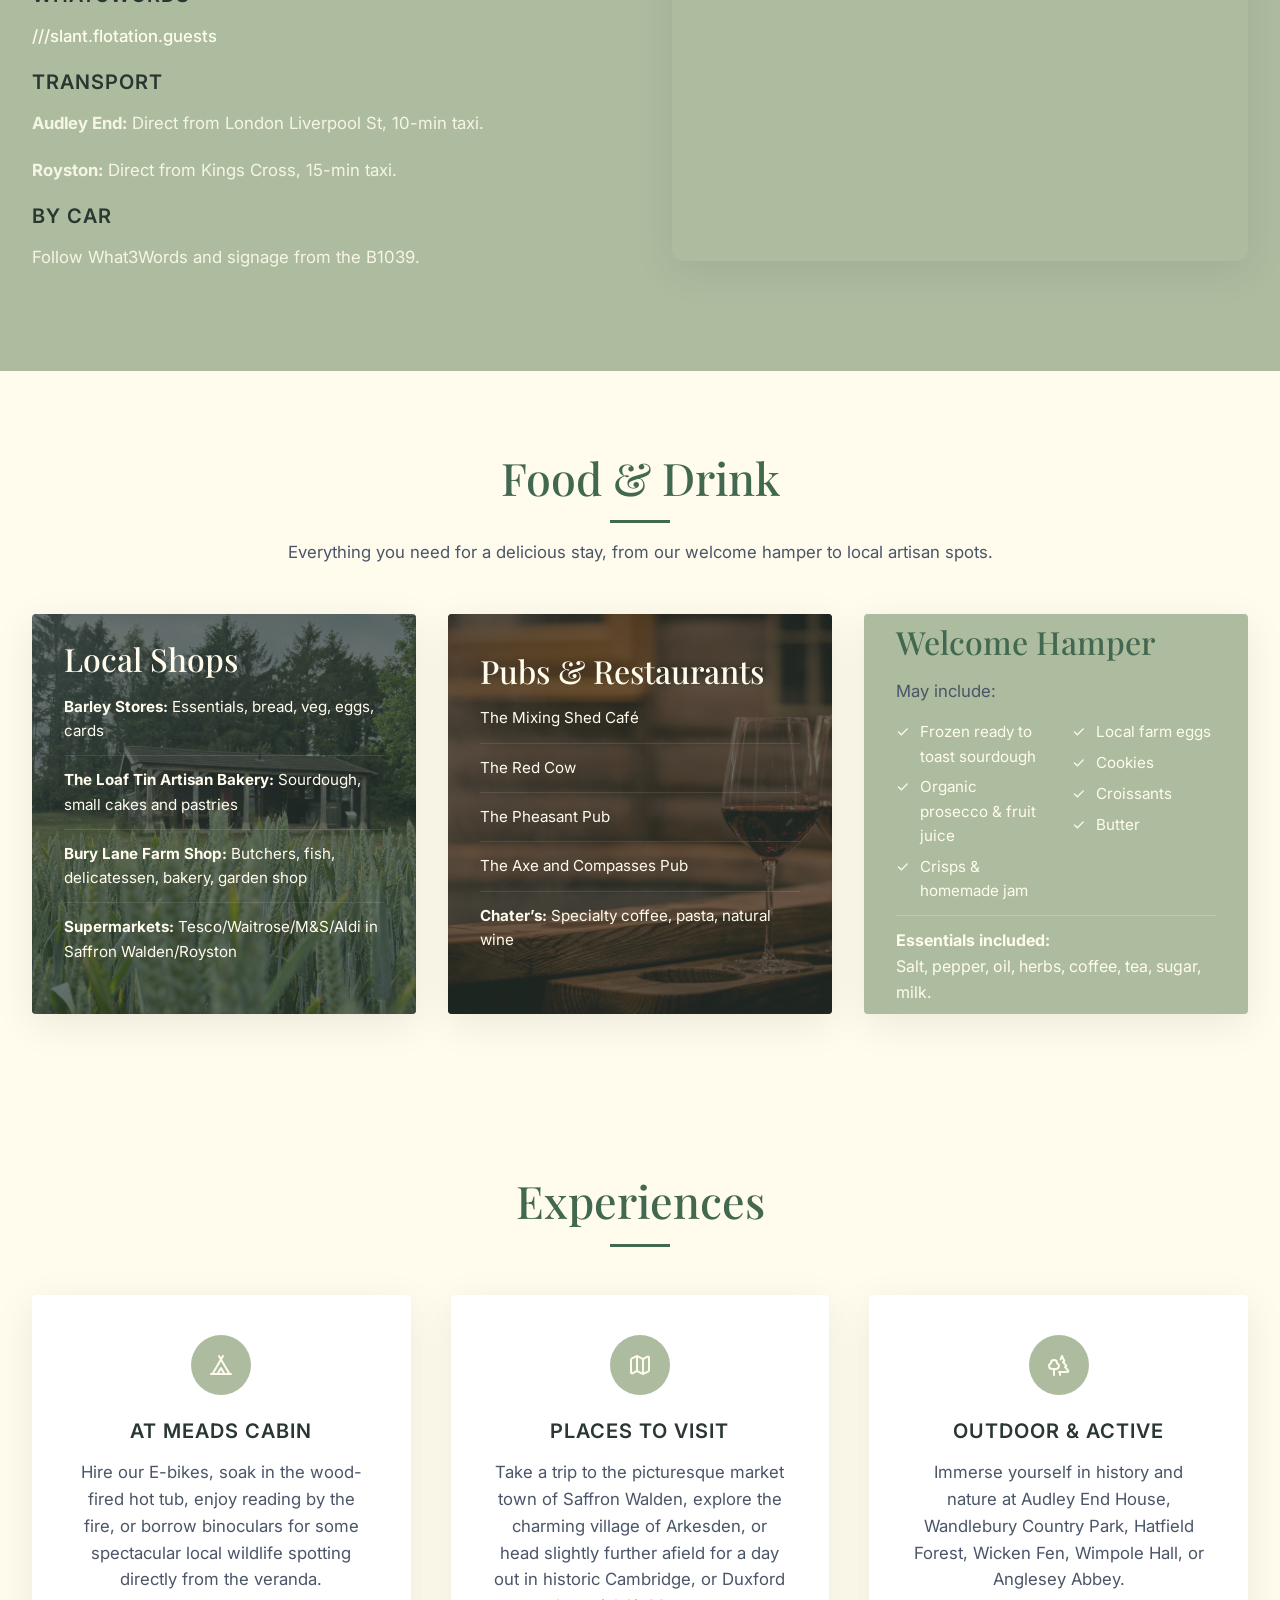
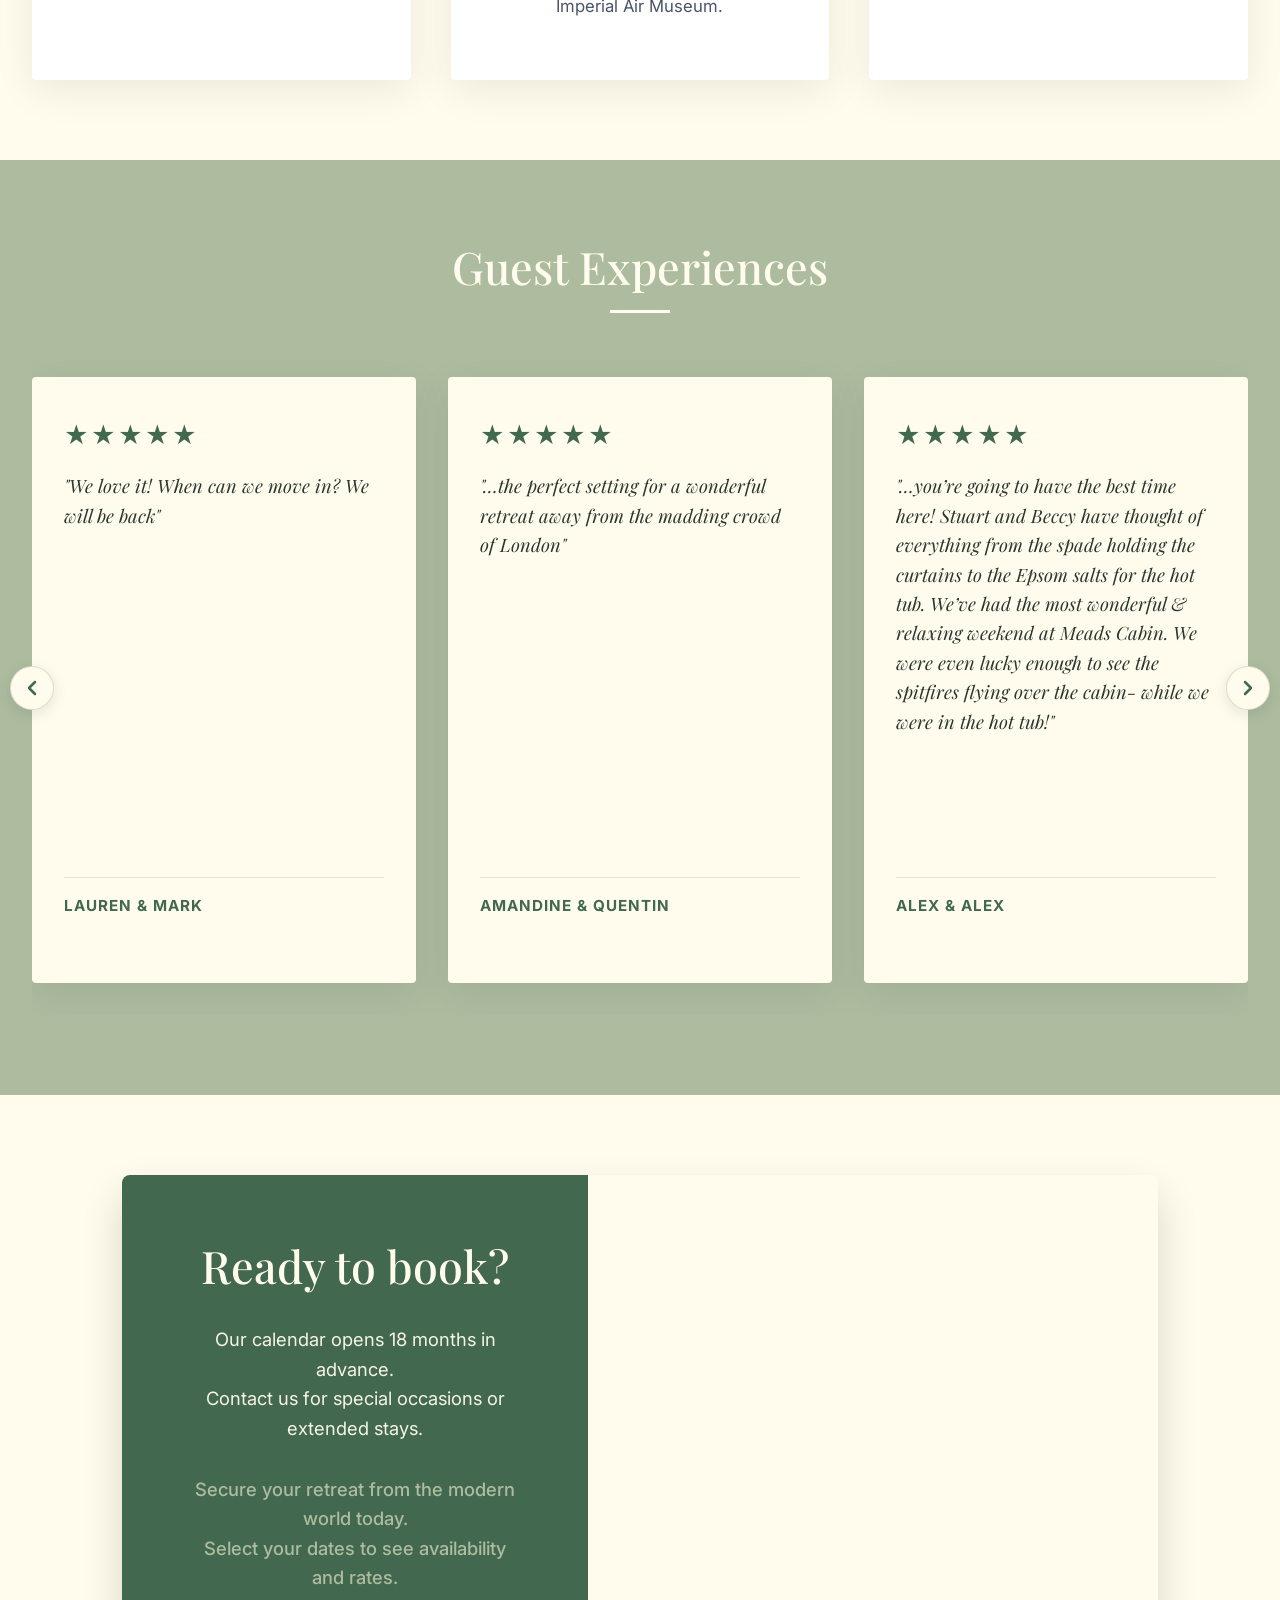
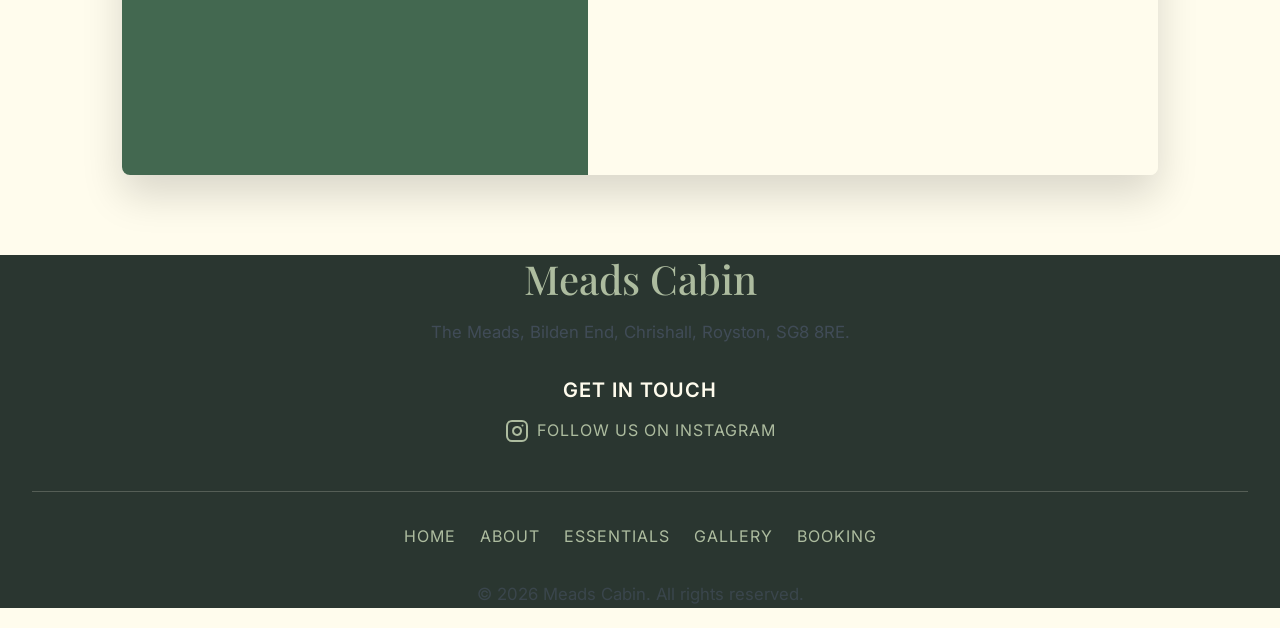
==== commit 104785d5: "Add files via upload" ====
--- a/index.html
+++ b/index.html
@@ -61,7 +61,7 @@
                 </div>
                 <div class="about-right">
                     <h2>A Retreat from the Modern World</h2>
-                    <p>In just one hour on the train, direct from Liverpool St with a short hop at the other end, you find yourself in the fields and woods just south of Cambridge, feeling like you’ve stepped out of the modern world. Meads Cabin, with a long veranda where the hot tub sits calls you home to its quiet spot backed by the trees. Inside, farm tool curtain poles, a wood burner and natural tones keep the rustic theme going with a light touch, while a welcome hamper stuffed with local produce gives you a delicious tasting tour of the area. For a more direct experience of this part of the world, hire the e-bikes on site and zip around to the Barley Stores for supplies, Compass Courtyard for some great artisanal shops or a stately visit to Audley End House and Gardens. Alternatively, settle into the cabin and let the entertainment come to you, with deer, badgers, foxes and all sorts of birdlife to spot, while the occasional trundle of a tractor nearby reminds you that you’re in farming country and blissfully far, conceptually at least, from the city.</p>
+                    <p>In just one hour on the train, direct from Liverpool St and Kings Cross with a short hop at the other end, you find yourself in the fields and woods just south of Cambridge, feeling like you’ve stepped out of the modern world. Meads Cabin, with a long veranda where the hot tub sits calls you home to its quiet spot backed by the trees. Inside, farm tool curtain poles, a wood burner and natural tones keep the rustic theme going with a light touch, while a welcome hamper stuffed with local produce gives you a delicious tasting tour of the area. For a more direct experience of this part of the world, hire the e-bikes on site and zip around to the Barley Stores for supplies, Compass Courtyard for some great artisanal shops or a stately visit to Audley End House and Gardens. Alternatively, settle into the cabin and let the entertainment come to you, with deer, badgers, foxes and all sorts of birdlife to spot, while the occasional trundle of a tractor nearby reminds you that you’re in farming country and blissfully far, conceptually at least, from the city.</p>
                     
                     <div class="notice-box mt-4 shadow-soft">
                         <p class="notice-text"><em>Not suitable for children. Not suitable for pets.</em></p>
@@ -173,7 +173,7 @@
                         Kitchen & Cooking
                     </h3>
                     <ul>
-                        <li>Kitchen equipped with a four-ring ceramic hob, oven, kettle, toaster and undercounter fridge with a freezer compartment. Cooking utensils, crockery and glassware is provided. Plastic glasses to use by the hot tub. ** New outdoor kitchen coming in Spring '26.</li>
+                        <li>Kitchen equipped with a four-ring ceramic hob, oven, kettle, toaster and undercounter fridge with a small freezer compartment. Cooking utensils, crockery and glassware is provided. Plastic glasses to use by the hot tub. Outdoor kitchen with gas bbq and utensils. ** New outdoor kitchen coming in Spring '26.</li>
                     </ul>
                 </div>
 
@@ -184,34 +184,38 @@
                         Washing & Bath
                     </h3>
                     <ul>
-                        <li>En suite bathroom with a hot shower, flushing toilet and sink. Faith in Nature toiletries provided.</li>
+                        <li>Bathroom with a hot shower, flushing toilet and sink. Faith in Nature toiletries provided.</li>
+                        <li>All towels are provided.</li>
                     </ul>
+                    <img src="bathroom.png" class="card-img shadow-soft rounded mt-4" alt="Bathroom" style="width: 100%; height: 180px; object-fit: cover;">
                 </div>
 
                 <!-- Card 5 -->
+                <div class="essential-card shadow-soft">
+                    <h3>
+                        <svg xmlns="http://www.w3.org/2000/svg" width="20" height="20" viewBox="0 0 24 24" fill="none" stroke="currentColor" stroke-width="2" stroke-linecap="round" stroke-linejoin="round" class="lucide lucide-sparkles"><path d="m12 3-1.912 5.813a2 2 0 0 1-1.275 1.275L3 12l5.813 1.912a2 2 0 0 1 1.275 1.275L12 21l1.912-5.813a2 2 0 0 1 1.275-1.275L21 12l-5.813-1.912a2 2 0 0 1-1.275-1.275Z"/></svg>
+                        Leisure & Environment
+                    </h3>
+                    <ul>
+                        <li>Wood-fired hot tub. E- bikes available to hire with helmets, hi-vis body straps, lock and rucksack included. Outdoor seating options including deck chairs, a swing chair and a table and chairs on both verandas. Bluetooth speaker and Smart TV included. Small record player and vinyl. Guests are welcome to bring their own board games and playing cards, puzzles, books, radio.</li>
+                        <li>Use of the hot tub is included in your stay. Preheats for your arrival are available for £25 - please contact owners directly after booking to arrange.</li>
+                        <li>You might like to bring a torch, walking boots/wellies, swimwear and flip flops to wear on the way to the hot tub.</li>
+                        <li>The cabin is near a farm therefore you may hear the occasional farm machinery.</li>
+                        <li>Please note that your host's father and their farm dog lives in a farmhouse 100m away from the cabin.</li>
+                    </ul>
+                </div>
+
+                <!-- Card 6 -->
                 <div class="essential-card shadow-soft">
                     <h3>
                         <svg xmlns="http://www.w3.org/2000/svg" width="20" height="20" viewBox="0 0 24 24" fill="none" stroke="currentColor" stroke-width="2" stroke-linecap="round" stroke-linejoin="round" class="lucide lucide-flame"><path d="M8.5 14.5A2.5 2.5 0 0 0 11 12c0-1.38-.5-2-1-3-1.072-2.143-.224-4.054 2-6 .5 2.5 2 4.9 4 6.5 2 1.6 3 3.5 3 5.5a7 7 0 1 1-14 0c0-1.153.433-2.294 1-3a2.5 2.5 0 0 0 2.5 2.5z"/></svg>
                         Heating & Bedding
                     </h3>
                     <ul>
-                        <li>Bed linen, dressing gowns and towels provided. The main source of heat comes from the gas-fired central heating around the cabin. Underfloor heating in the bathroom. Wood burner in the main living area. Electric lighting.</li>
+                        <li>Bed linen and dressing gowns provided. The main source of heat comes from the gas-fired central heating around the cabin. Underfloor heating in the bathroom. Wood burner in the main living area. Electric lighting.</li>
+                        <li>Variety of comfortable pillows.</li>
                     </ul>
-                </div>
-
-                <!-- Card 6 -->
-                <div class="essential-card shadow-soft">
-                    <h3>
-                        <svg xmlns="http://www.w3.org/2000/svg" width="20" height="20" viewBox="0 0 24 24" fill="none" stroke="currentColor" stroke-width="2" stroke-linecap="round" stroke-linejoin="round" class="lucide lucide-sparkles"><path d="m12 3-1.912 5.813a2 2 0 0 1-1.275 1.275L3 12l5.813 1.912a2 2 0 0 1 1.275 1.275L12 21l1.912-5.813a2 2 0 0 1 1.275-1.275L21 12l-5.813-1.912a2 2 0 0 1-1.275-1.275Z"/></svg>
-                        Leisure & Environment
-                    </h3>
-                    <ul>
-                        <li>Wood-fired hot tub. E- bikes available to hire with helmets, hi-vis body straps, lock and rucksack included. Outdoor seating options including deck chairs, a swing chair and a table and chairs on both verandas. Bluetooth speaker. Small record player and vinyl. Guests are welcome to bring their own Smart TV, Board games and Playing cards, Puzzles, Books and Radio.</li>
-                        <li>Use of the hot tub is included in your stay. Preheats for your arrival are available for £25 - please contact owners directly after booking to arrange.</li>
-                        <li>Please bring a torch, walking boots/wellies, swimwear and flip flops to wear on the way to the hot tub.</li>
-                        <li>The cabin is near a farm therefore you may hear the occasional farm machinery.</li>
-                        <li>Please note that your host's father and their farm dog lives in a farmhouse 100m away from the cabin.</li>
-                    </ul>
+                    <img src="woodfired hottub.png" class="card-img shadow-soft rounded mt-4" alt="Wood-fired Hot Tub" style="width: 100%; height: 180px; object-fit: cover;">
                 </div>
             </div>
         </div>
@@ -270,9 +274,9 @@
                         <h3>Local Shops</h3>
                         <ul class="clean-list">
                             <li><strong>Barley Stores:</strong> Essentials, bread, veg, eggs, cards</li>
-                            <li><strong>The Loaf Tin Artisan Bakery:</strong> Sourdough, small cakes</li>
+                            <li><strong>The Loaf Tin Artisan Bakery:</strong> Sourdough, small cakes and pastries</li>
                             <li><strong>Bury Lane Farm Shop:</strong> Butchers, fish, delicatessen, bakery, garden shop</li>
-                            <li><strong>Supermarkets:</strong> Tesco/Waitrose in Saffron Walden/Royston</li>
+                            <li><strong>Supermarkets:</strong> Tesco/Waitrose/M&S/Aldi in Saffron Walden/Royston</li>
                         </ul>
                     </div>
                 </div>
@@ -293,16 +297,21 @@
                 <div class="food-box shadow-soft bg-sage food-hamper">
                     <div class="box-content text-cream">
                         <h3>Welcome Hamper</h3>
-                        <p class="mb-4">Waiting for you upon your arrival:</p>
-                        <ul class="feature-list">
-                            <li>Local farm eggs</li>
-                            <li>Crisps & homemade jam</li>
-                            <li>Chocolates & shortbread</li>
-                            <li>Croissants</li>
-                            <li>Organic prosecco & fruit juice</li>
-                            <li>Butter</li>
-                        </ul>
-                        <div class="mt-4 pt-4 border-t border-cream-20">
+                        <p class="mb-2" style="margin-bottom: 0.5rem;">May include:</p>
+                        <div class="hamper-columns">
+                            <ul class="hamper-list">
+                                <li>Frozen ready to toast sourdough</li>
+                                <li>Organic prosecco & fruit juice</li>
+                                <li>Crisps & homemade jam</li>
+                            </ul>
+                            <ul class="hamper-list">
+                                <li>Local farm eggs</li>
+                                <li>Cookies</li>
+                                <li>Croissants</li>
+                                <li>Butter</li>
+                            </ul>
+                        </div>
+                        <div class="mt-2 pt-2 border-t border-cream-20" style="margin-top: 0.75rem; padding-top: 0.75rem;">
                             <strong>Essentials included:</strong><br>
                             Salt, pepper, oil, herbs, coffee, tea, sugar, milk.
                         </div>
@@ -334,7 +343,7 @@
                         <svg xmlns="http://www.w3.org/2000/svg" width="24" height="24" viewBox="0 0 24 24" fill="none" stroke="currentColor" stroke-width="2" stroke-linecap="round" stroke-linejoin="round" class="lucide lucide-map"><path d="M14.106 5.553a2 2 0 0 0 1.788 0l3.659-1.83A1 1 0 0 1 21 4.619v12.764a1 1 0 0 1-.553.894l-4.553 2.277a2 2 0 0 1-1.788 0l-4.212-2.106a2 2 0 0 0-1.788 0l-3.659 1.83A1 1 0 0 1 3 19.381V6.618a1 1 0 0 1 .553-.894l4.553-2.277a2 2 0 0 1 1.788 0z"/><path d="M15 5.764v15"/><path d="M9 3.236v15"/></svg>
                     </div>
                     <h4>Places to Visit</h4>
-                    <p>Take a trip to the picturesque market town of Saffron Walden, explore the charming village of Arkesden, or head slightly further afield for a day out in historic Cambridge.</p>
+                    <p>Take a trip to the picturesque market town of Saffron Walden, explore the charming village of Arkesden, or head slightly further afield for a day out in historic Cambridge, or Duxford Imperial Air Museum.</p>
                 </div>
 
                 <div class="exp-card shadow-soft p-10 bg-white rounded">
@@ -356,86 +365,94 @@
                 <div class="devider bg-cream mx-auto"></div>
             </div>
 
-            <div class="reviews-carousel">
-                <!-- Review 1 -->
-                <div class="review-card shadow-soft">
-                    <div class="stars">★★★★★</div>
-                    <p class="review-text">"We love it! When can we move in? We will be back"</p>
-                    <div class="review-author">
-                        <strong>Lauren & Mark</strong>
-                        <span>July 26</span>
-                    </div>
-                </div>
-
-                <!-- Review 2 -->
-                <div class="review-card shadow-soft">
-                    <div class="stars">★★★★★</div>
-                    <p class="review-text">"…the perfect setting for a wonderful retreat away from the madding crowd of London"</p>
-                    <div class="review-author">
-                        <strong>Amandine & Quentin</strong>
-                        <span>June 26</span>
-                    </div>
-                </div>
-
-                <!-- Review 3 -->
-                <div class="review-card shadow-soft">
-                    <div class="stars">★★★★★</div>
-                    <p class="review-text">"…you’re going to have the best time here! Stuart and Beccy have thought of everything from the spade holding the curtains to the Epsom salts for the hot tub. We’ve had the most wonderful & relaxing weekend at Meads Cabin. We were even lucky enough to see the spitfires flying over the cabin- while we were in the hot tub!"</p>
-                    <div class="review-author">
-                        <strong>Alex & Alex</strong>
-                        <span>September 25</span>
-                    </div>
-                </div>
-
-                <!-- Review 4 -->
-                <div class="review-card shadow-soft">
-                    <div class="stars">★★★★★</div>
-                    <p class="review-text">"We’ve had the most wonderful 5 days! Explored of foot, on bikes and in the car. Highlights include watching sunrise with a cuppa and the deer. Whizzing along country lanes watching the combines, seeing a real live badger, soaking in the hot-tub, hours spent reading on the swing seat, board games with a drink and excellent nights’ sleep. The cabin is perfect, you’ve thought of everything and then some, we can’t wait to come back!"</p>
-                    <div class="review-author">
-                        <strong>Dilly & Kate</strong>
-                        <span>August 25</span>
-                    </div>
-                </div>
-
-                <!-- Review 5 -->
-                <div class="review-card shadow-soft">
-                    <div class="stars">★★★★★</div>
-                    <p class="review-text">"If we had to choose one word to describe our stay at Meads Cabin, it would be ‘idyllic’. Waking up to the sound of birds, enjoying the peace and quiet from the swing seat or the hot tub, all the little luxuries- it was the perfect way to celebrate our anniversary…the setting is beautiful and the perfect escape from London."</p>
-                    <div class="review-author">
-                        <strong>Kate & Dylan</strong>
-                        <span>July 25</span>
-                    </div>
-                </div>
-
-                <!-- Review 6 -->
-                <div class="review-card shadow-soft">
-                    <div class="stars">★★★★★</div>
-                    <p class="review-text">"There are too many lovely little details to list, including the lighting, range of pillows, food hamper and Epsom salts. It all adds up to a stay that feels both luxurious and in touch with nature and heritage, calming and rejuvenating, nourishing and invigorating. We loved a meal at Chaters, drinks at The Pheasant, the Loaf Tin Bakery ."</p>
-                    <div class="review-author">
-                        <strong>Ellie & Alexis</strong>
-                        <span>June 25</span>
-                    </div>
-                </div>
-
-                <!-- Review 7 -->
-                <div class="review-card shadow-soft">
-                    <div class="stars">★★★★★</div>
-                    <p class="review-text">"We’ve had a truly magical stay here at Meads Cabin; a little slice of tranquillity in a chaotic world!"</p>
-                    <div class="review-author">
-                        <strong>Beverley & Chris</strong>
-                        <span>June 25</span>
-                    </div>
-                </div>
-
-                <!-- Review 8 -->
-                <div class="review-card shadow-soft">
-                    <div class="stars">★★★★★</div>
-                    <p class="review-text">"This place exceeded our expectations. The cabin has everything you could want or need…and it’s by far the cosiest place we’ve ever stayed in. The hot tub is to die for and we spent a beautiful day listening to music on the record player and watching the world go by…"</p>
-                    <div class="review-author">
-                        <strong>Gena & Josh</strong>
-                        <span>February 26</span>
-                    </div>
-                </div>
+            <div class="carousel-wrapper">
+                <button class="carousel-control prev" aria-label="Previous review">
+                    <svg xmlns="http://www.w3.org/2000/svg" width="24" height="24" viewBox="0 0 24 24" fill="none" stroke="currentColor" stroke-width="2.5" stroke-linecap="round" stroke-linejoin="round" class="lucide lucide-chevron-left"><path d="m15 18-6-6 6-6"/></svg>
+                </button>
+                <div class="reviews-carousel">
+                    <!-- Review 1 -->
+                    <div class="review-card shadow-soft">
+                        <div class="stars">★★★★★</div>
+                        <p class="review-text">"We love it! When can we move in? We will be back"</p>
+                        <div class="review-author">
+                            <strong>Lauren & Mark</strong>
+                            <span>July 26</span>
+                        </div>
+                    </div>
+
+                    <!-- Review 2 -->
+                    <div class="review-card shadow-soft">
+                        <div class="stars">★★★★★</div>
+                        <p class="review-text">"…the perfect setting for a wonderful retreat away from the madding crowd of London"</p>
+                        <div class="review-author">
+                            <strong>Amandine & Quentin</strong>
+                            <span>June 26</span>
+                        </div>
+                    </div>
+
+                    <!-- Review 3 -->
+                    <div class="review-card shadow-soft">
+                        <div class="stars">★★★★★</div>
+                        <p class="review-text">"…you’re going to have the best time here! Stuart and Beccy have thought of everything from the spade holding the curtains to the Epsom salts for the hot tub. We’ve had the most wonderful & relaxing weekend at Meads Cabin. We were even lucky enough to see the spitfires flying over the cabin- while we were in the hot tub!"</p>
+                        <div class="review-author">
+                            <strong>Alex & Alex</strong>
+                            <span>September 25</span>
+                        </div>
+                    </div>
+
+                    <!-- Review 4 -->
+                    <div class="review-card shadow-soft">
+                        <div class="stars">★★★★★</div>
+                        <p class="review-text">"We’ve had the most wonderful 5 days! Explored of foot, on bikes and in the car. Highlights include watching sunrise with a cuppa and the deer. Whizzing along country lanes watching the combines, seeing a real live badger, soaking in the hot-tub, hours spent reading on the swing seat, board games with a drink and excellent nights’ sleep. The cabin is perfect, you’ve thought of everything and then some, we can’t wait to come back!"</p>
+                        <div class="review-author">
+                            <strong>Dilly & Kate</strong>
+                            <span>August 25</span>
+                        </div>
+                    </div>
+
+                    <!-- Review 5 -->
+                    <div class="review-card shadow-soft">
+                        <div class="stars">★★★★★</div>
+                        <p class="review-text">"If we had to choose one word to describe our stay at Meads Cabin, it would be ‘idyllic’. Waking up to the sound of birds, enjoying the peace and quiet from the swing seat or the hot tub, all the little luxuries- it was the perfect way to celebrate our anniversary…the setting is beautiful and the perfect escape from London."</p>
+                        <div class="review-author">
+                            <strong>Kate & Dylan</strong>
+                            <span>July 25</span>
+                        </div>
+                    </div>
+
+                    <!-- Review 6 -->
+                    <div class="review-card shadow-soft">
+                        <div class="stars">★★★★★</div>
+                        <p class="review-text">"There are too many lovely little details to list, including the lighting, range of pillows, food hamper and Epsom salts. It all adds up to a stay that feels both luxurious and in touch with nature and heritage, calming and rejuvenating, nourishing and invigorating. We loved a meal at Chaters, drinks at The Pheasant, the Loaf Tin Bakery ."</p>
+                        <div class="review-author">
+                            <strong>Ellie & Alexis</strong>
+                            <span>June 25</span>
+                        </div>
+                    </div>
+
+                    <!-- Review 7 -->
+                    <div class="review-card shadow-soft">
+                        <div class="stars">★★★★★</div>
+                        <p class="review-text">"We’ve had a truly magical stay here at Meads Cabin; a little slice of tranquillity in a chaotic world!"</p>
+                        <div class="review-author">
+                            <strong>Beverley & Chris</strong>
+                            <span>June 25</span>
+                        </div>
+                    </div>
+
+                    <!-- Review 8 -->
+                    <div class="review-card shadow-soft">
+                        <div class="stars">★★★★★</div>
+                        <p class="review-text">"This place exceeded our expectations. The cabin has everything you could want or need…and it’s by far the cosiest place we’ve ever stayed in. The hot tub is to die for and we spent a beautiful day listening to music on the record player and watching the world go by…"</p>
+                        <div class="review-author">
+                            <strong>Gena & Josh</strong>
+                            <span>February 26</span>
+                        </div>
+                    </div>
+                </div>
+                <button class="carousel-control next" aria-label="Next review">
+                    <svg xmlns="http://www.w3.org/2000/svg" width="24" height="24" viewBox="0 0 24 24" fill="none" stroke="currentColor" stroke-width="2.5" stroke-linecap="round" stroke-linejoin="round" class="lucide lucide-chevron-right"><path d="m9 18 6-6-6-6"/></svg>
+                </button>
             </div>
         </div>
     </section>
@@ -448,7 +465,7 @@
                     <h2>Ready to book?</h2>
                     
                     <p class="mt-6 text-cream" style="color: rgba(255, 252, 237, 0.95); font-size: 1.15rem;">
-                        Our calendar opens 6 months in advance.<br>
+                        Our calendar opens 18 months in advance.<br>
                         Contact us for special occasions or extended stays.
                     </p>
                     
--- a/styles.css
+++ b/styles.css
@@ -415,6 +415,9 @@
     padding: 2rem;
     box-shadow: 0 10px 30px rgba(0, 0, 0, 0.05);
     transition: var(--transition);
+    display: flex;
+    flex-direction: column;
+    height: 100%;
 }
 
 .essential-card:hover {
@@ -440,6 +443,7 @@
 .essential-card ul {
     list-style: none;
     padding: 0;
+    flex-grow: 1;
 }
 
 .essential-card li {
@@ -564,6 +568,42 @@
     left: 0; top: 0;
 }
 
+.hamper-columns {
+    display: flex;
+    gap: 2rem;
+    justify-content: space-between;
+    margin-top: 0.5rem;
+}
+
+.hamper-list {
+    list-style: none;
+    flex: 1;
+    display: flex;
+    flex-direction: column;
+    gap: 0.4rem;
+}
+
+.hamper-list li {
+    font-size: 0.95rem;
+    padding-left: 1.5rem;
+    position: relative;
+    color: var(--cream-oat);
+}
+
+.hamper-list li::before {
+    content: "✓";
+    color: var(--cream-oat);
+    position: absolute;
+    left: 0; top: 0;
+}
+
+@media (max-width: 576px) {
+    .hamper-columns {
+        flex-direction: column;
+        gap: 0.75rem;
+    }
+}
+
 /* Experiences */
 .experiences-grid {
     display: grid;
@@ -588,12 +628,53 @@
 .reviews-section .devider { background-color: var(--cream-oat); }
 .reviews-section h2 { color: var(--cream-oat); }
 
+.carousel-wrapper {
+    position: relative;
+    width: 100%;
+    display: flex;
+    align-items: center;
+}
+
+.carousel-control {
+    position: absolute;
+    top: 50%;
+    transform: translateY(-50%);
+    background-color: var(--cream-oat);
+    color: var(--forest-green);
+    border: 1px solid rgba(67, 104, 80, 0.2);
+    width: 44px;
+    height: 44px;
+    border-radius: 50%;
+    display: flex;
+    align-items: center;
+    justify-content: center;
+    cursor: pointer;
+    z-index: 10;
+    box-shadow: 0 4px 15px rgba(0,0,0,0.1);
+    transition: var(--transition);
+}
+
+.carousel-control:hover {
+    background-color: var(--forest-green);
+    color: var(--cream-oat);
+    border-color: var(--forest-green);
+}
+
+.carousel-control.prev {
+    left: -22px;
+}
+
+.carousel-control.next {
+    right: -22px;
+}
+
 .reviews-carousel {
     display: flex;
     gap: 2rem;
     overflow-x: auto;
     padding: 1rem 0 2rem;
     scrollbar-width: none;
+    width: 100%;
 }
 .reviews-carousel::-webkit-scrollbar { display: none; }
 
@@ -651,6 +732,15 @@
 
 .booking-form {
     flex: 1;
+    min-height: 600px;
+    position: relative;
+}
+
+.booking-form iframe {
+    width: 100% !important;
+    height: 100% !important;
+    min-height: 600px !important;
+    border: none;
 }
 
 .calendar-placeholder {
@@ -781,4 +871,12 @@
     .nav-links li.nav-food { order: 7; }
     .nav-links li.nav-experiences { order: 8; }
     .nav-links li.nav-reviews { order: 9; }
+
+    /* Adjust reviews carousel navigation arrows on mobile */
+    .carousel-control.prev {
+        left: -10px;
+    }
+    .carousel-control.next {
+        right: -10px;
+    }
 }
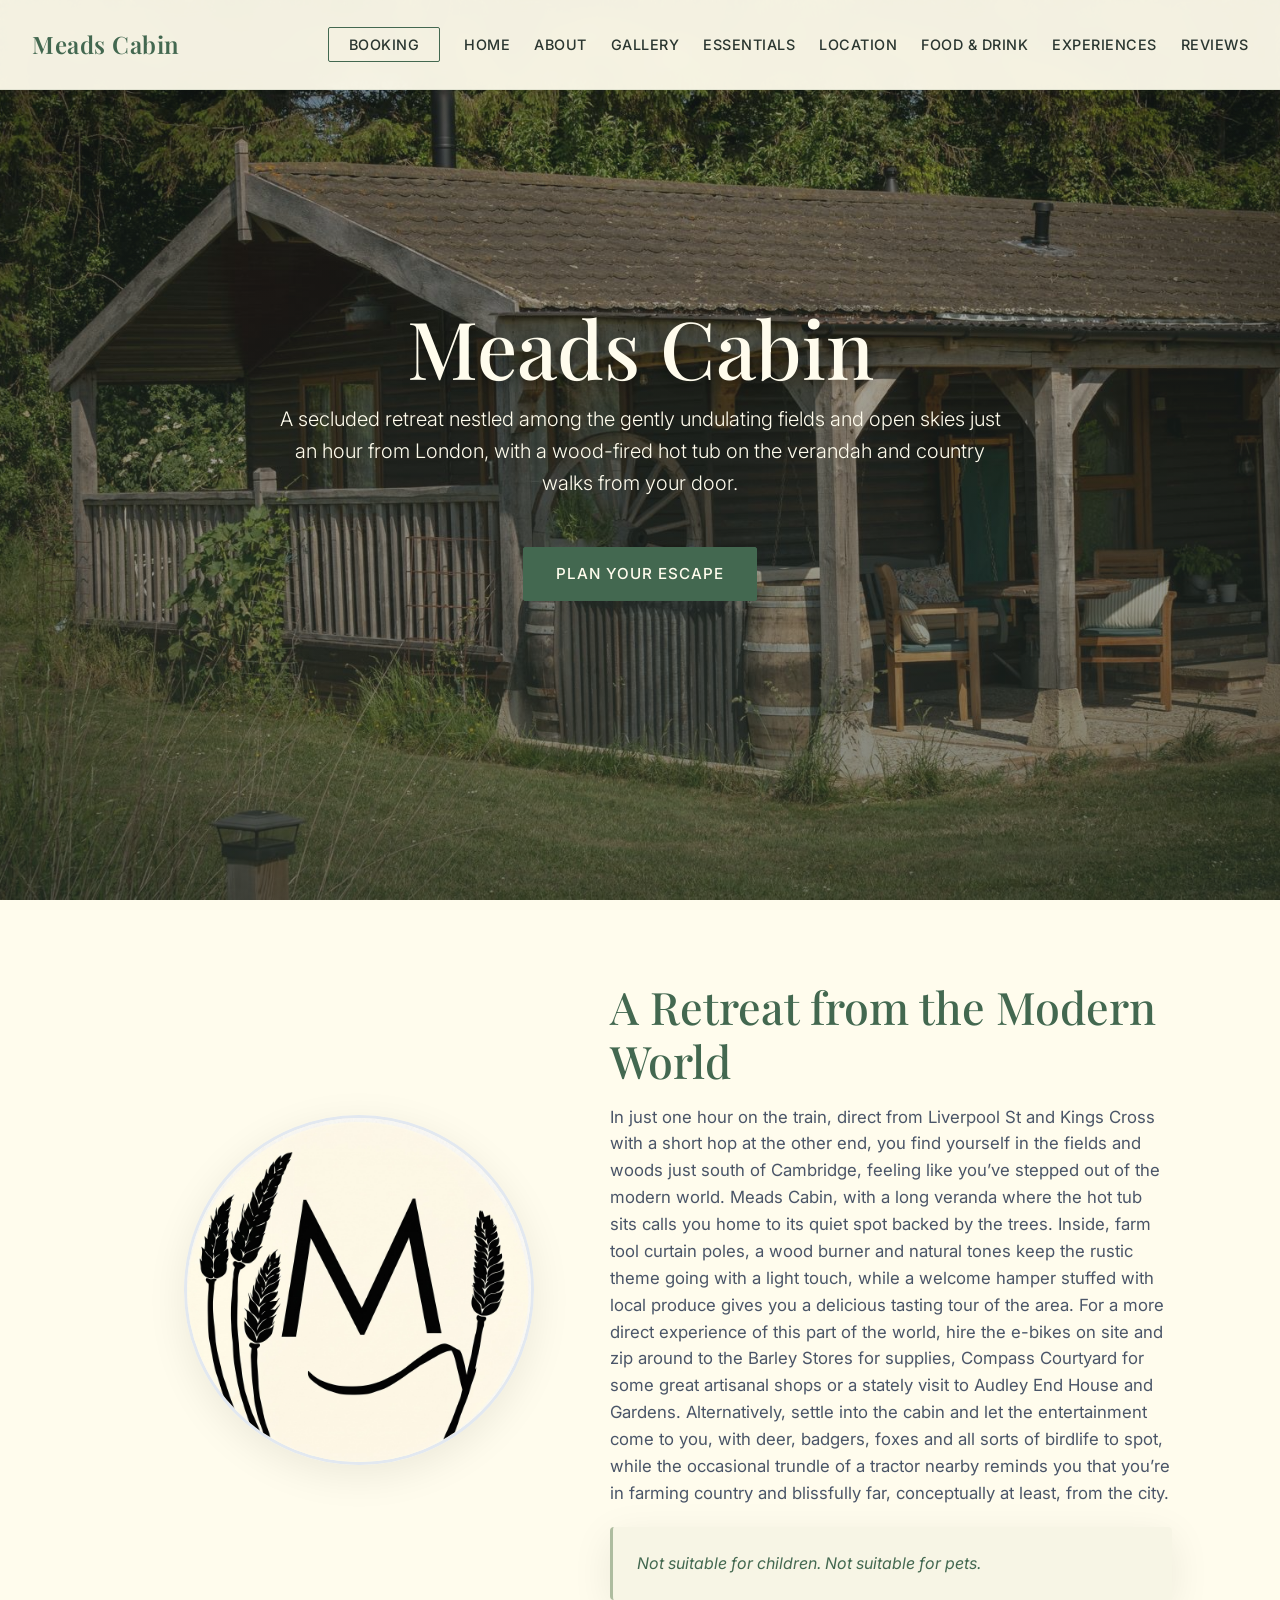
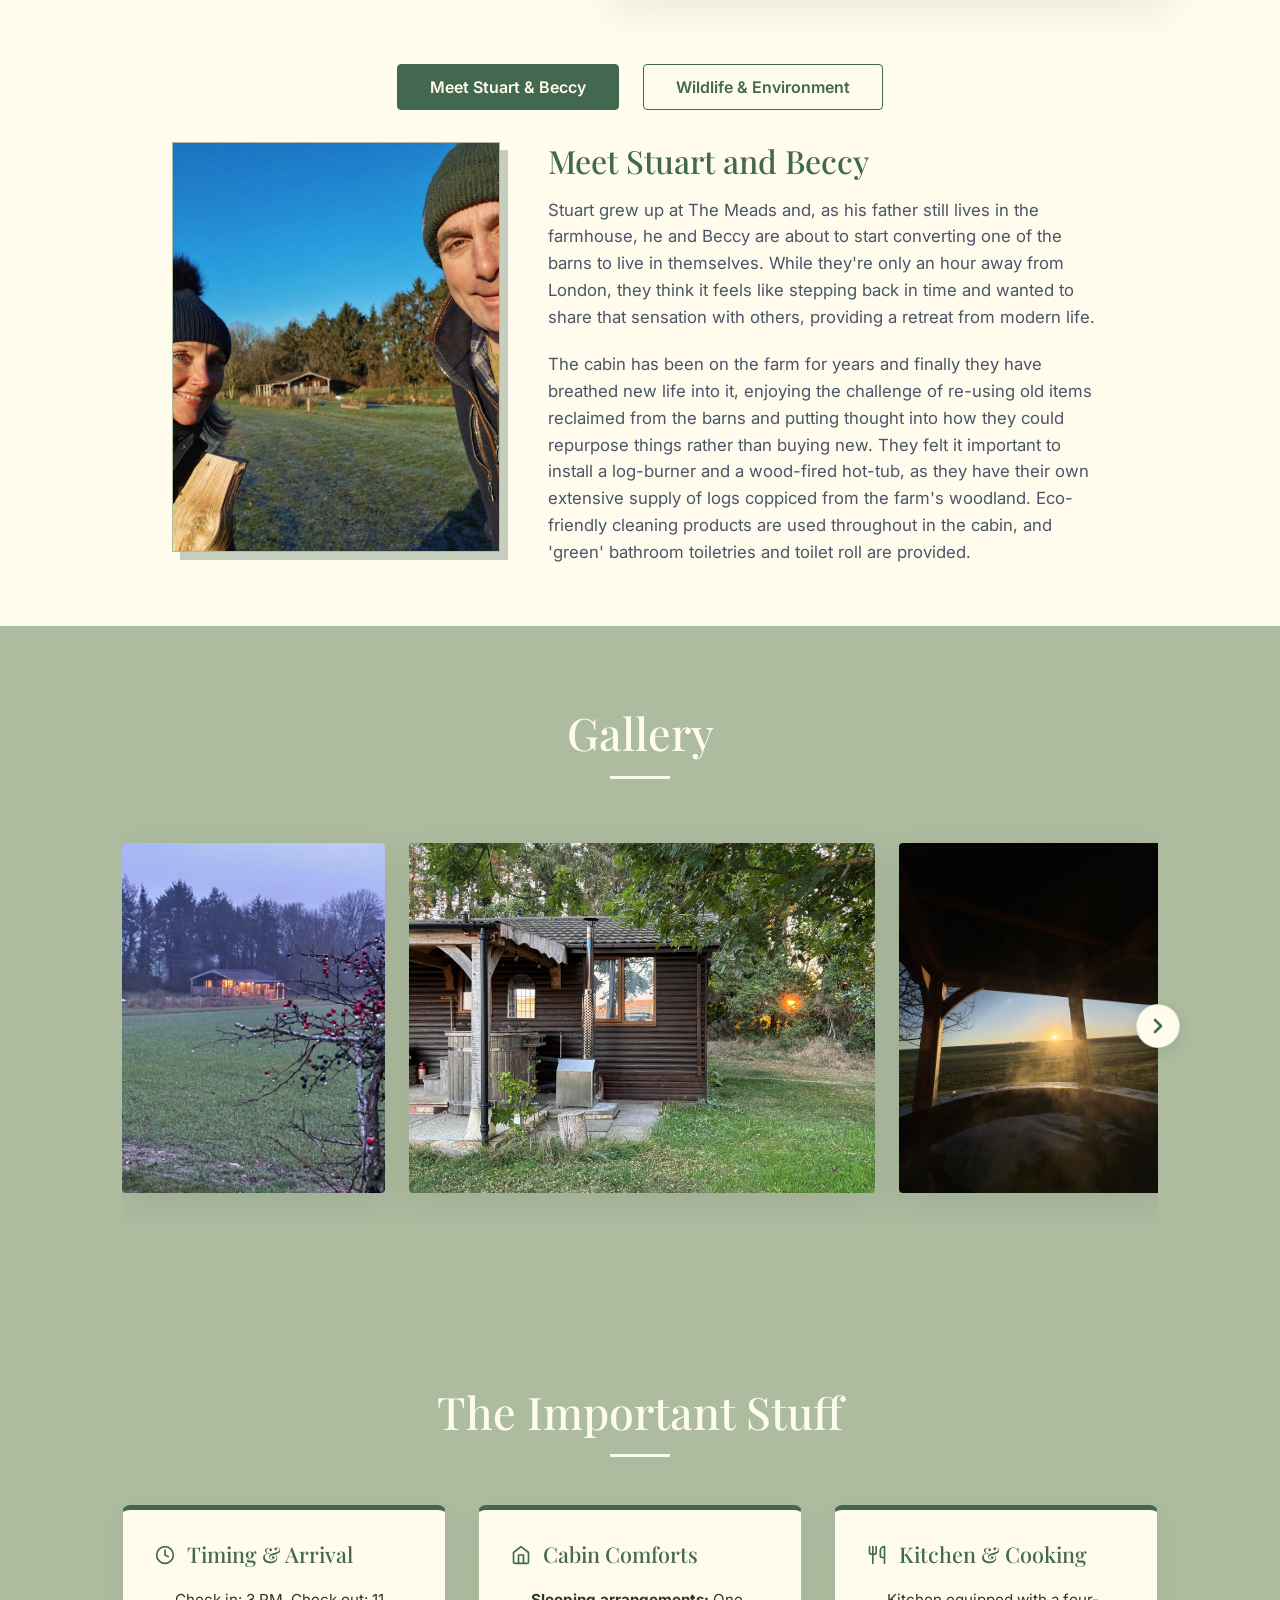
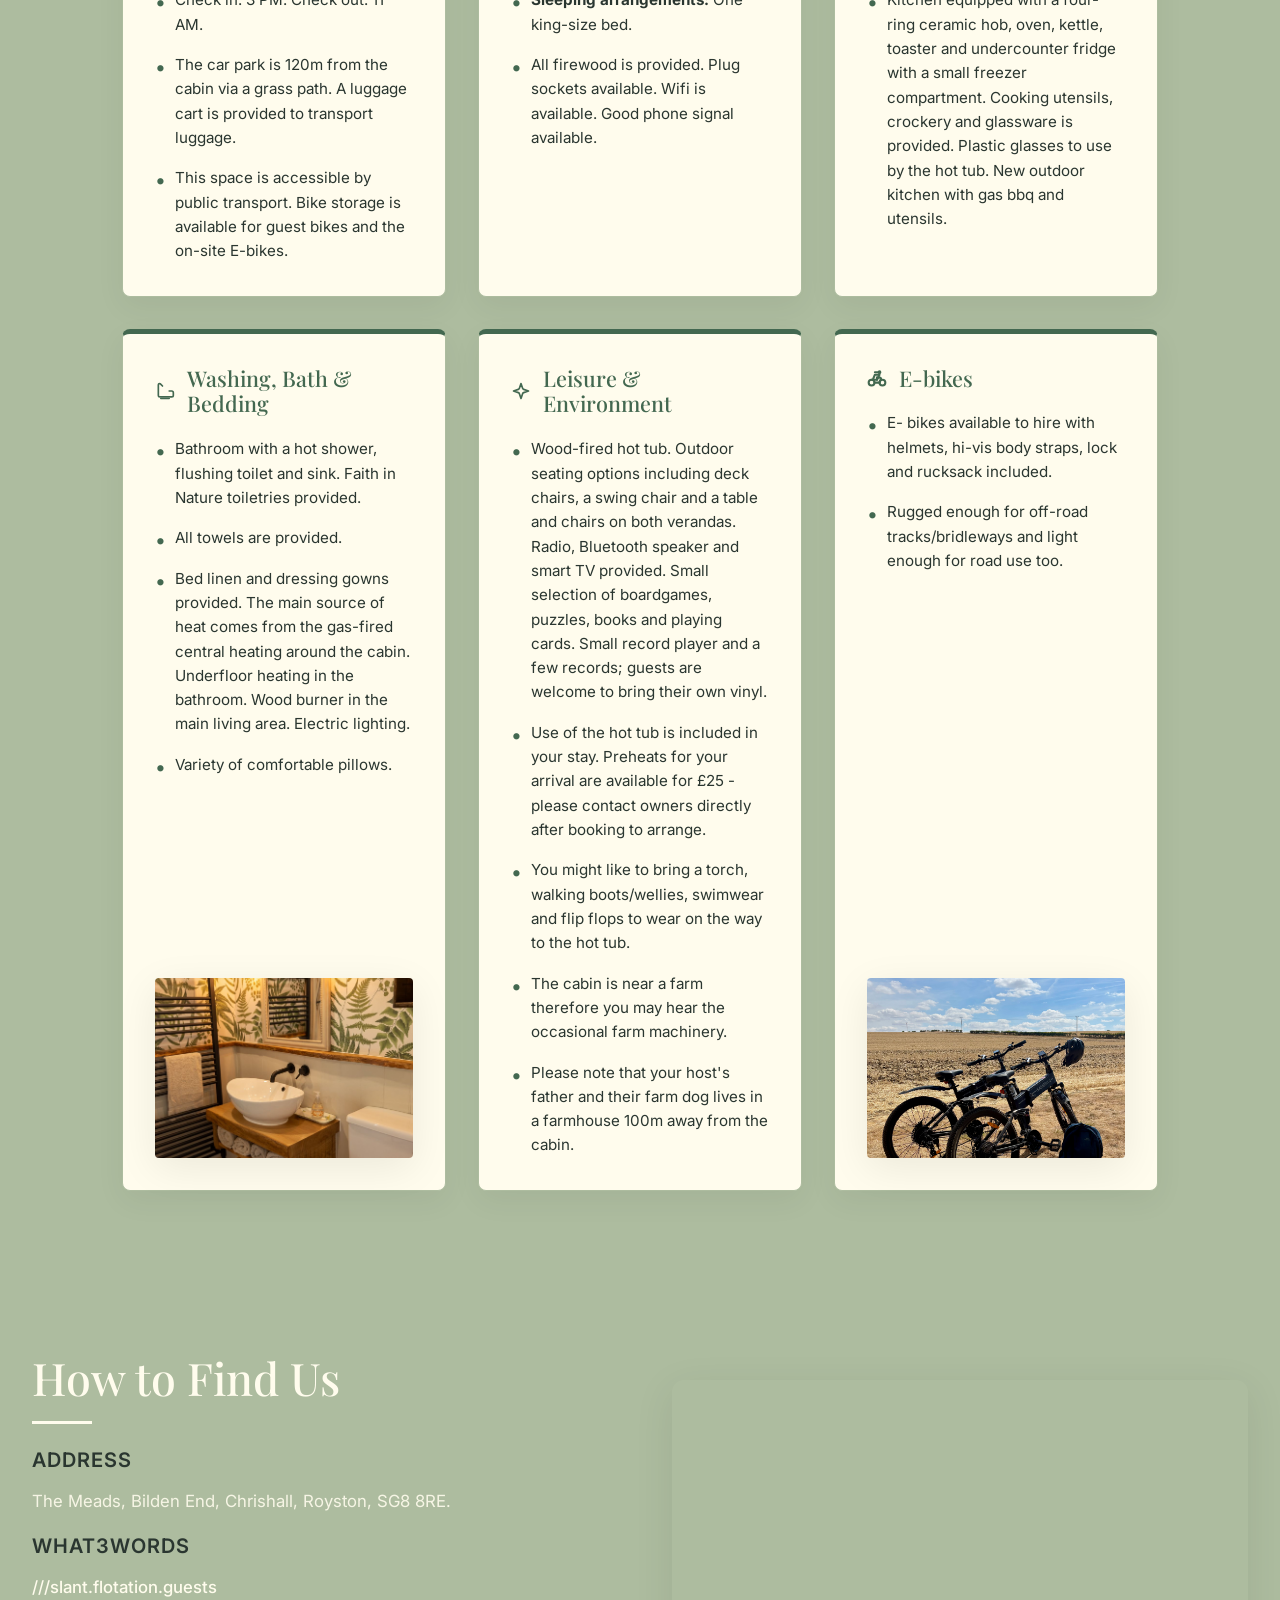
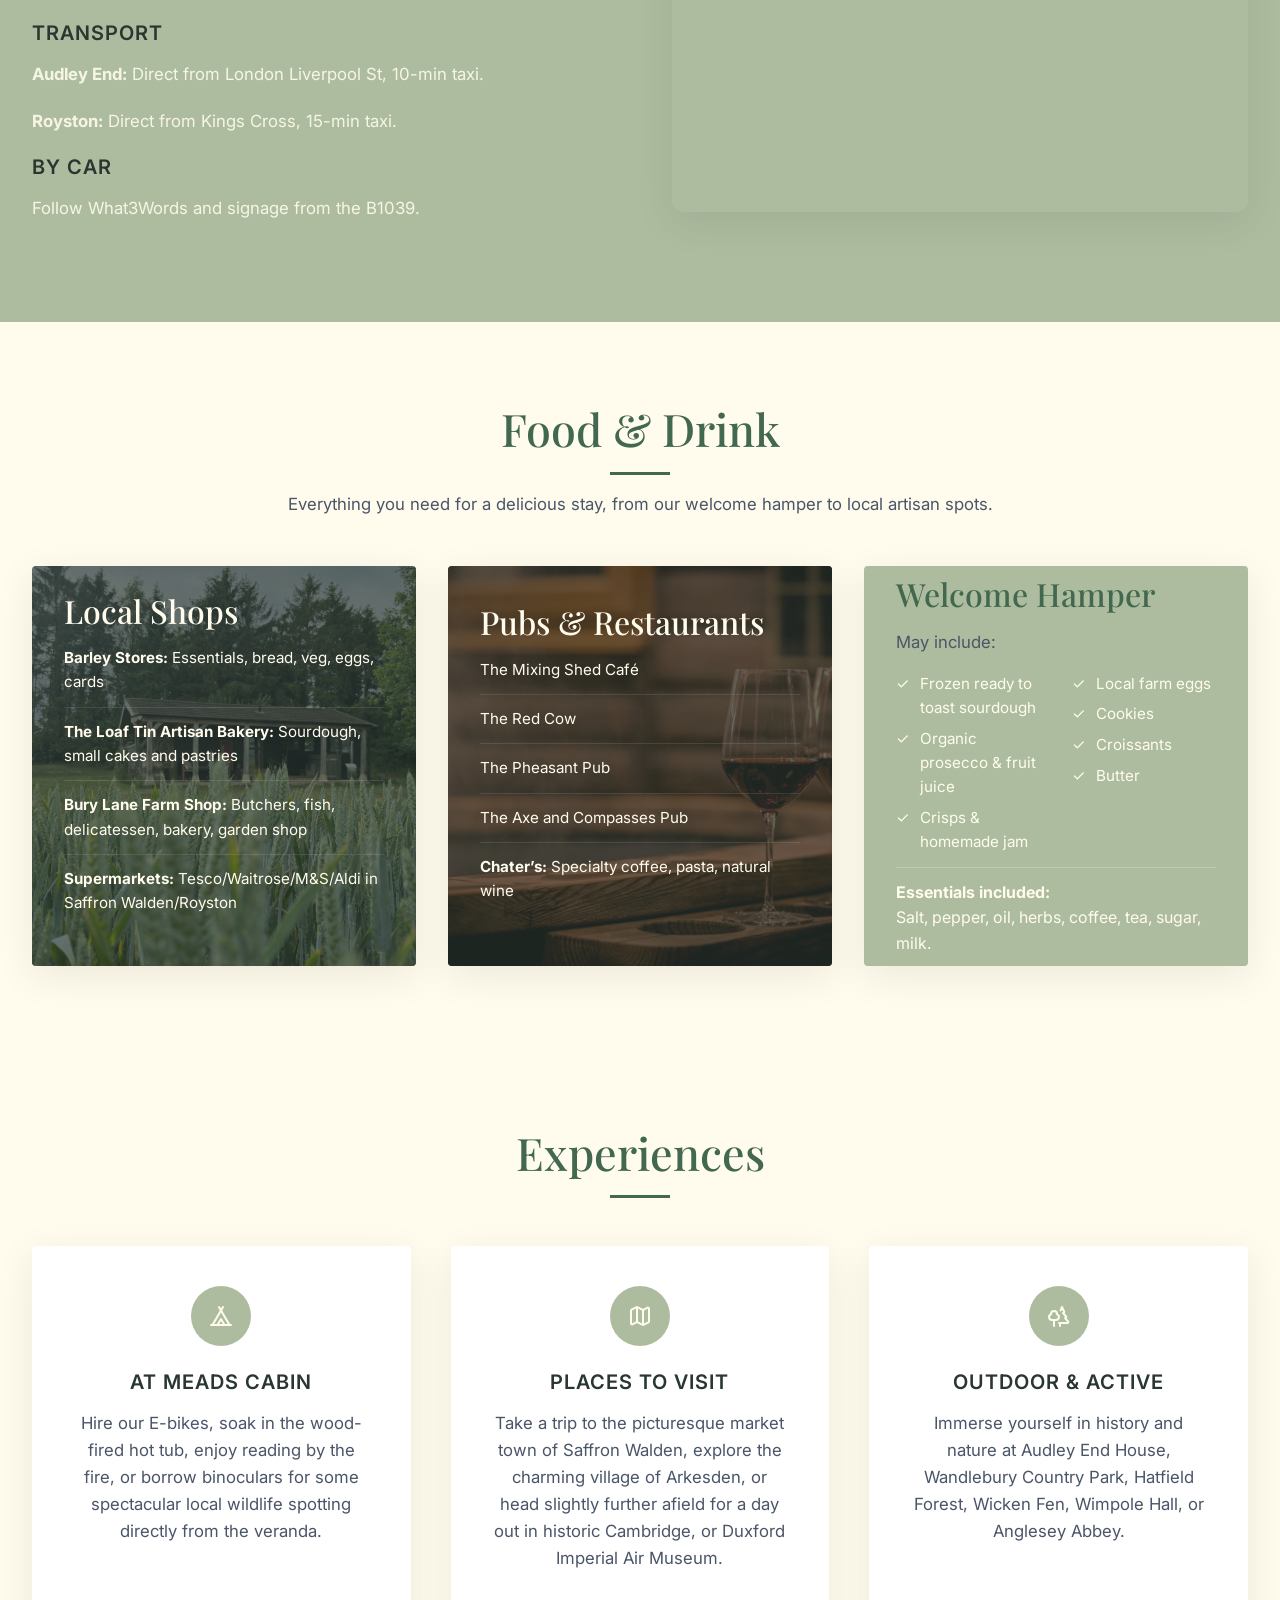
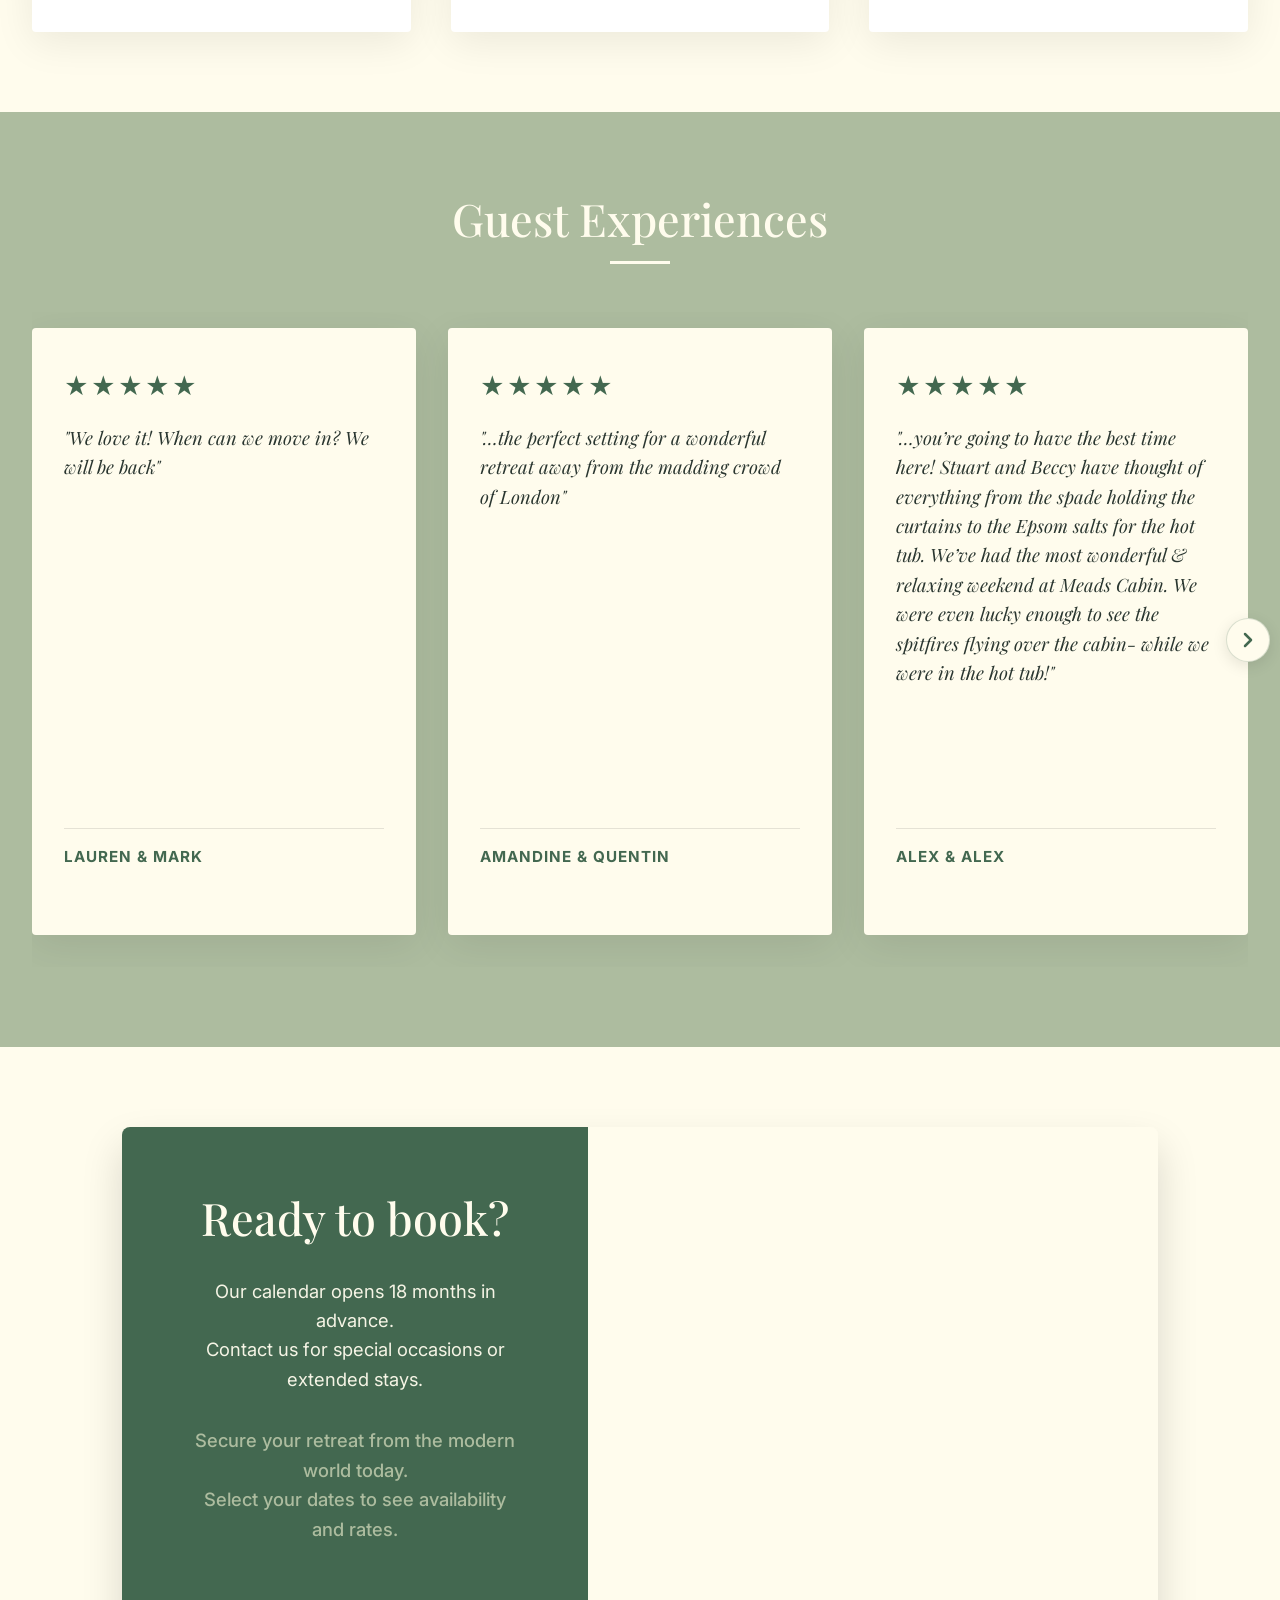
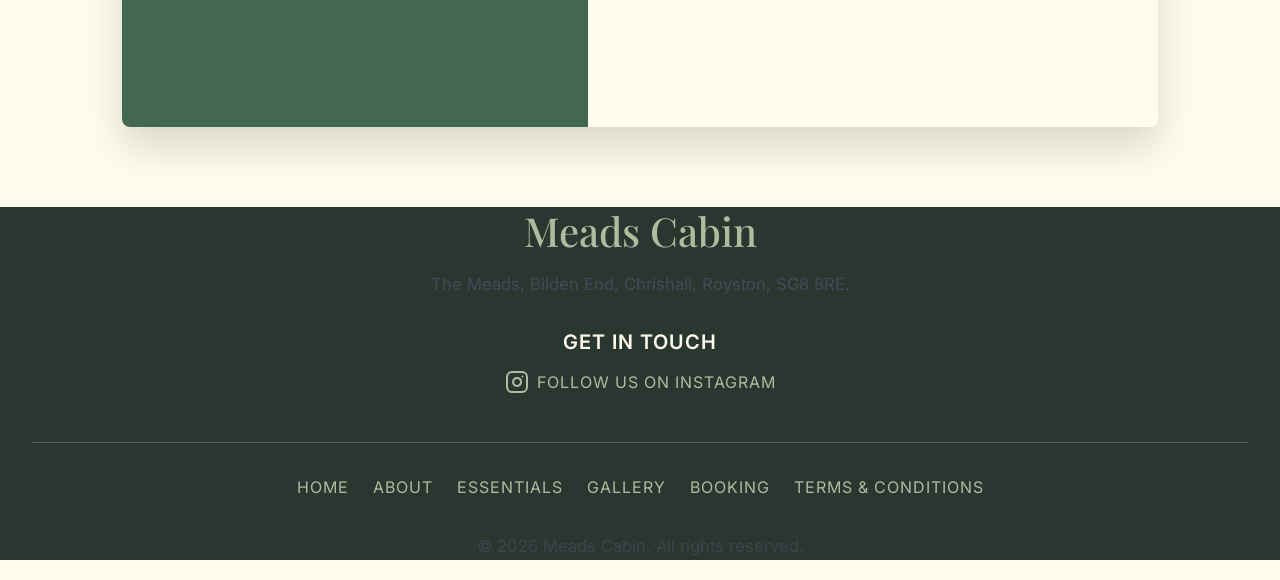
==== commit 13f97b6d: "Add files via upload" ====
--- a/index.html
+++ b/index.html
@@ -5,7 +5,7 @@
     <meta charset="UTF-8">
     <meta name="viewport" content="width=device-width, initial-scale=1.0">
     <title>Meads Cabin | Premium Rustic Retreat near Cambridge</title>
-    <meta name="description" content="A dash of frontier style only an hour from London, with a wood-fired hot tub on the veranda and tree-lined walks to the local bakery.">
+    <meta name="description" content="A secluded retreat nestled among the gently undulating fields and open skies just an hour from London, with a wood-fired hot tub on the verandah and country walks from your door.">
     
     <!-- Google Fonts -->
     <link rel="preconnect" href="https://fonts.googleapis.com">
@@ -45,7 +45,7 @@
         <div class="hero-overlay"></div>
         <div class="hero-content">
             <h1 class="hero-title">Meads Cabin</h1>
-            <p class="hero-subtitle">A dash of frontier style only an hour from London, with a wood-fired hot tub on the veranda and tree-lined walks to the local bakery.</p>
+            <p class="hero-subtitle">A secluded retreat nestled among the gently undulating fields and open skies just an hour from London, with a wood-fired hot tub on the verandah and country walks from your door.</p>
             <a href="#booking" class="btn btn-primary mt-4">Plan Your Escape</a>
         </div>
     </section>
@@ -78,11 +78,11 @@
             <!-- Tab 1: Meet Stuart and Beccy -->
             <div id="hosts-tab-content" class="hosts-section mt-8 tab-content active">
                 <div class="hosts-image-col">
-                    <img src="hosts.png" alt="Meet Stuart and Beccy" class="hosts-img shadow-soft rounded">
+                    <img src="becstu2.png" alt="Meet Stuart and Beccy" class="hosts-img">
                 </div>
                 <div class="hosts-content-col">
                     <h3>Meet Stuart and Beccy</h3>
-                    <p>Stuart grew up at The Meads and, as his father still lives in the farmhouse, him and Beccy are about to start converting one of the barns to live in themselves. While they’re only an hour away from London, they think it feels like stepping back in time and wanted to share that sensation with others, providing a retreat from modern life.</p>
+                    <p>Stuart grew up at The Meads and, as his father still lives in the farmhouse, he and Beccy are about to start converting one of the barns to live in themselves. While they're only an hour away from London, they think it feels like stepping back in time and wanted to share that sensation with others, providing a retreat from modern life.</p>
                     <p>The cabin has been on the farm for years and finally they have breathed new life into it, enjoying the challenge of re-using old items reclaimed from the barns and putting thought into how they could repurpose things rather than buying new. They felt it important to install a log-burner and a wood-fired hot-tub, as they have their own extensive supply of logs coppiced from the farm's woodland. Eco-friendly cleaning products are used throughout in the cabin, and 'green' bathroom toiletries and toilet roll are provided.</p>
                 </div>
             </div>
@@ -108,26 +108,36 @@
                 <div class="devider bg-cream mx-auto"></div>
             </div>
             
-            <div class="horizontal-scroll-gallery">
-                <img src="dusk.png" alt="Meads Cabin at Dusk" class="shadow-soft">
-                <img src="woodfired hottub.png" alt="Wood-fired Hot Tub" class="shadow-soft">
-                <img src="hottub.png" alt="Relaxing in the Hot Tub" class="shadow-soft">
-                <img src="sunset.png" alt="Sunset View" class="shadow-soft">
-                <img src="side angle.png" alt="Meads Cabin Exterior Side Angle" class="shadow-soft">
-                <img src="fireplace.png" alt="Fireplace" class="shadow-soft">
-                <img src="swinging chair.png" alt="Swinging Chair" class="shadow-soft">
-                <img src="bathroom.png" alt="Bathroom" class="shadow-soft">
-                <img src="bbq.png" alt="BBQ" class="shadow-soft">
-                <img src="field.png" alt="The Field" class="shadow-soft">
-                <img src="nightlight.png" alt="Meads Cabin Nightlight" class="shadow-soft">
-                <img src="painting.png" alt="Painting details" class="shadow-soft">
-                <img src="wine.png" alt="Wine on the deck" class="shadow-soft">
-                <img src="stags.png" alt="Deer in the meadow" class="shadow-soft">
-                <img src="stag.png" alt="Stag spotting" class="shadow-soft">
-                <img src="red berry.png" alt="Red Berries" class="shadow-soft">
-                <img src="arial.png" alt="Aerial View" class="shadow-soft">
-                <img src="corn.png" alt="Corn field" class="shadow-soft">
-                <img src="parking sign.png" alt="Parking Sign" class="shadow-soft">
+            <div class="gallery-wrapper">
+                <button class="gallery-control prev" aria-label="Previous image">
+                    <svg xmlns="http://www.w3.org/2000/svg" width="24" height="24" viewBox="0 0 24 24" fill="none" stroke="currentColor" stroke-width="2.5" stroke-linecap="round" stroke-linejoin="round" class="lucide lucide-chevron-left"><path d="m15 18-6-6 6-6"/></svg>
+                </button>
+                <div class="horizontal-scroll-gallery">
+                    <img src="dusk.png" alt="Meads Cabin at Dusk" class="shadow-soft">
+                    <img src="woodfired hottub.png" alt="Wood-fired Hot Tub" class="shadow-soft">
+                    <img src="hottub.png" alt="Relaxing in the Hot Tub" class="shadow-soft">
+                    <img src="sunset.png" alt="Sunset View" class="shadow-soft">
+                    <img src="side angle.png" alt="Meads Cabin Exterior Side Angle" class="shadow-soft">
+                    <img src="fireplace.png" alt="Fireplace" class="shadow-soft">
+                    <img src="swinging chair.png" alt="Swinging Chair" class="shadow-soft">
+                    <img src="bathroom.png" alt="Bathroom" class="shadow-soft">
+                    <img src="bbq.png" alt="BBQ" class="shadow-soft">
+                    <img src="field.png" alt="The Field" class="shadow-soft">
+                    <img src="nightlight.png" alt="Meads Cabin Nightlight" class="shadow-soft">
+                    <img src="painting.png" alt="Painting details" class="shadow-soft">
+                    <img src="wine.png" alt="Wine on the deck" class="shadow-soft">
+                    <img src="stags.png" alt="Deer in the meadow" class="shadow-soft">
+                    <img src="stag.png" alt="Stag spotting" class="shadow-soft">
+                    <img src="red berry.png" alt="Red Berries" class="shadow-soft">
+                    <img src="arial.png" alt="Aerial View" class="shadow-soft">
+                    <img src="corn.png" alt="Corn field" class="shadow-soft">
+                    <img src="ebike1.png" alt="E-bike exploring" class="shadow-soft">
+                    <img src="ebike2.png" alt="E-bike adventure" class="shadow-soft">
+                    <img src="parking sign.png" alt="Parking Sign" class="shadow-soft">
+                </div>
+                <button class="gallery-control next" aria-label="Next image">
+                    <svg xmlns="http://www.w3.org/2000/svg" width="24" height="24" viewBox="0 0 24 24" fill="none" stroke="currentColor" stroke-width="2.5" stroke-linecap="round" stroke-linejoin="round" class="lucide lucide-chevron-right"><path d="m9 18 6-6-6-6"/></svg>
+                </button>
             </div>
         </div>
     </section>
@@ -149,7 +159,7 @@
                     </h3>
                     <ul>
                         <li>Check in: 3 PM. Check out: 11 AM.</li>
-                        <li>The car park is 120m from the cabin via a grass path. A wheelbarrow is provided to transport luggage.</li>
+                        <li>The car park is 120m from the cabin via a grass path. A luggage cart is provided to transport luggage.</li>
                         <li>This space is accessible by public transport. Bike storage is available for guest bikes and the on-site E-bikes.</li>
                     </ul>
                 </div>
@@ -173,7 +183,7 @@
                         Kitchen & Cooking
                     </h3>
                     <ul>
-                        <li>Kitchen equipped with a four-ring ceramic hob, oven, kettle, toaster and undercounter fridge with a small freezer compartment. Cooking utensils, crockery and glassware is provided. Plastic glasses to use by the hot tub. Outdoor kitchen with gas bbq and utensils. ** New outdoor kitchen coming in Spring '26.</li>
+                        <li>Kitchen equipped with a four-ring ceramic hob, oven, kettle, toaster and undercounter fridge with a small freezer compartment. Cooking utensils, crockery and glassware is provided. Plastic glasses to use by the hot tub. New outdoor kitchen with gas bbq and utensils.</li>
                     </ul>
                 </div>
 
@@ -181,11 +191,13 @@
                 <div class="essential-card shadow-soft">
                     <h3>
                         <svg xmlns="http://www.w3.org/2000/svg" width="20" height="20" viewBox="0 0 24 24" fill="none" stroke="currentColor" stroke-width="2" stroke-linecap="round" stroke-linejoin="round" class="lucide lucide-bath"><path d="M9 6 6.5 3.5a1.5 1.5 0 0 0-1-.5C4.6 3 4 3.6 4 4.5V17a2 2 0 0 0 2 2h14a2 2 0 0 0 2-2v-3a2 2 0 0 0-2-2h-3"/><path d="M7 21h10"/></svg>
-                        Washing & Bath
+                        Washing, Bath & Bedding
                     </h3>
                     <ul>
                         <li>Bathroom with a hot shower, flushing toilet and sink. Faith in Nature toiletries provided.</li>
                         <li>All towels are provided.</li>
+                        <li>Bed linen and dressing gowns provided. The main source of heat comes from the gas-fired central heating around the cabin. Underfloor heating in the bathroom. Wood burner in the main living area. Electric lighting.</li>
+                        <li>Variety of comfortable pillows.</li>
                     </ul>
                     <img src="bathroom.png" class="card-img shadow-soft rounded mt-4" alt="Bathroom" style="width: 100%; height: 180px; object-fit: cover;">
                 </div>
@@ -197,7 +209,7 @@
                         Leisure & Environment
                     </h3>
                     <ul>
-                        <li>Wood-fired hot tub. E- bikes available to hire with helmets, hi-vis body straps, lock and rucksack included. Outdoor seating options including deck chairs, a swing chair and a table and chairs on both verandas. Bluetooth speaker and Smart TV included. Small record player and vinyl. Guests are welcome to bring their own board games and playing cards, puzzles, books, radio.</li>
+                        <li>Wood-fired hot tub. Outdoor seating options including deck chairs, a swing chair and a table and chairs on both verandas. Radio, Bluetooth speaker and smart TV provided. Small selection of boardgames, puzzles, books and playing cards. Small record player and a few records; guests are welcome to bring their own vinyl.</li>
                         <li>Use of the hot tub is included in your stay. Preheats for your arrival are available for £25 - please contact owners directly after booking to arrange.</li>
                         <li>You might like to bring a torch, walking boots/wellies, swimwear and flip flops to wear on the way to the hot tub.</li>
                         <li>The cabin is near a farm therefore you may hear the occasional farm machinery.</li>
@@ -208,14 +220,14 @@
                 <!-- Card 6 -->
                 <div class="essential-card shadow-soft">
                     <h3>
-                        <svg xmlns="http://www.w3.org/2000/svg" width="20" height="20" viewBox="0 0 24 24" fill="none" stroke="currentColor" stroke-width="2" stroke-linecap="round" stroke-linejoin="round" class="lucide lucide-flame"><path d="M8.5 14.5A2.5 2.5 0 0 0 11 12c0-1.38-.5-2-1-3-1.072-2.143-.224-4.054 2-6 .5 2.5 2 4.9 4 6.5 2 1.6 3 3.5 3 5.5a7 7 0 1 1-14 0c0-1.153.433-2.294 1-3a2.5 2.5 0 0 0 2.5 2.5z"/></svg>
-                        Heating & Bedding
+                        <svg xmlns="http://www.w3.org/2000/svg" width="20" height="20" viewBox="0 0 24 24" fill="none" stroke="currentColor" stroke-width="2.5" stroke-linecap="round" stroke-linejoin="round" class="lucide lucide-bike"><circle cx="18.5" cy="17.5" r="3.5"/><circle cx="5.5" cy="17.5" r="3.5"/><circle cx="15" cy="5" r="1"/><path d="M9 17.5h6"/><path d="M12 11.5V14"/><path d="M12 11.5h3.5a1.5 1.5 0 0 1 1 2.5L15 17.5"/><path d="M5.5 14h6.5l3-6H9.5L7 14"/><path d="M15 5H9.5"/></svg>
+                        E-bikes
                     </h3>
                     <ul>
-                        <li>Bed linen and dressing gowns provided. The main source of heat comes from the gas-fired central heating around the cabin. Underfloor heating in the bathroom. Wood burner in the main living area. Electric lighting.</li>
-                        <li>Variety of comfortable pillows.</li>
+                        <li>E- bikes available to hire with helmets, hi-vis body straps, lock and rucksack included.</li>
+                        <li>Rugged enough for off-road tracks/bridleways and light enough for road use too.</li>
                     </ul>
-                    <img src="woodfired hottub.png" class="card-img shadow-soft rounded mt-4" alt="Wood-fired Hot Tub" style="width: 100%; height: 180px; object-fit: cover;">
+                    <img src="ebike.png" class="card-img shadow-soft rounded mt-4" alt="E-bikes" style="width: 100%; height: 180px; object-fit: cover;">
                 </div>
             </div>
         </div>
@@ -506,6 +518,7 @@
                 <a href="#essentials">Essentials</a>
                 <a href="#gallery">Gallery</a>
                 <a href="#booking">Booking</a>
+                <a href="terms.html">Terms & Conditions</a>
             </div>
             <p class="text-xs opacity-50">&copy; 2026 Meads Cabin. All rights reserved.</p>
         </div>
--- a/styles.css
+++ b/styles.css
@@ -326,7 +326,15 @@
 .hosts-image-col {
     flex: 0 0 35%;
 }
-.hosts-img { width: 100%; display: block; object-fit: cover; aspect-ratio: 4/5;}
+.hosts-img {
+    width: 100%;
+    display: block;
+    object-fit: cover;
+    aspect-ratio: 4/5;
+    border-radius: 0px; /* Sharp corners - goes to the very edges */
+    border: 1.5px solid var(--sage-green); /* Sage green border line */
+    box-shadow: 8px 8px 0px rgba(67, 104, 80, 0.3); /* Forest green block shadow */
+}
 .hosts-content-col {
     flex: 1;
 }
@@ -628,14 +636,15 @@
 .reviews-section .devider { background-color: var(--cream-oat); }
 .reviews-section h2 { color: var(--cream-oat); }
 
-.carousel-wrapper {
+.carousel-wrapper, .gallery-wrapper {
     position: relative;
     width: 100%;
     display: flex;
     align-items: center;
-}
-
-.carousel-control {
+    z-index: 10;
+}
+
+.carousel-control, .gallery-control {
     position: absolute;
     top: 50%;
     transform: translateY(-50%);
@@ -649,22 +658,29 @@
     align-items: center;
     justify-content: center;
     cursor: pointer;
-    z-index: 10;
+    z-index: 1000 !important;
+    pointer-events: auto !important;
     box-shadow: 0 4px 15px rgba(0,0,0,0.1);
     transition: var(--transition);
 }
 
-.carousel-control:hover {
+.carousel-control.hidden, .gallery-control.hidden {
+    opacity: 0 !important;
+    pointer-events: none !important;
+    visibility: hidden !important;
+}
+
+.carousel-control:hover, .gallery-control:hover {
     background-color: var(--forest-green);
     color: var(--cream-oat);
     border-color: var(--forest-green);
 }
 
-.carousel-control.prev {
+.carousel-control.prev, .gallery-control.prev {
     left: -22px;
 }
 
-.carousel-control.next {
+.carousel-control.next, .gallery-control.next {
     right: -22px;
 }
 
@@ -872,11 +888,11 @@
     .nav-links li.nav-experiences { order: 8; }
     .nav-links li.nav-reviews { order: 9; }
 
-    /* Adjust reviews carousel navigation arrows on mobile */
-    .carousel-control.prev {
+    /* Adjust reviews and gallery navigation arrows on mobile */
+    .carousel-control.prev, .gallery-control.prev {
         left: -10px;
     }
-    .carousel-control.next {
+    .carousel-control.next, .gallery-control.next {
         right: -10px;
     }
 }
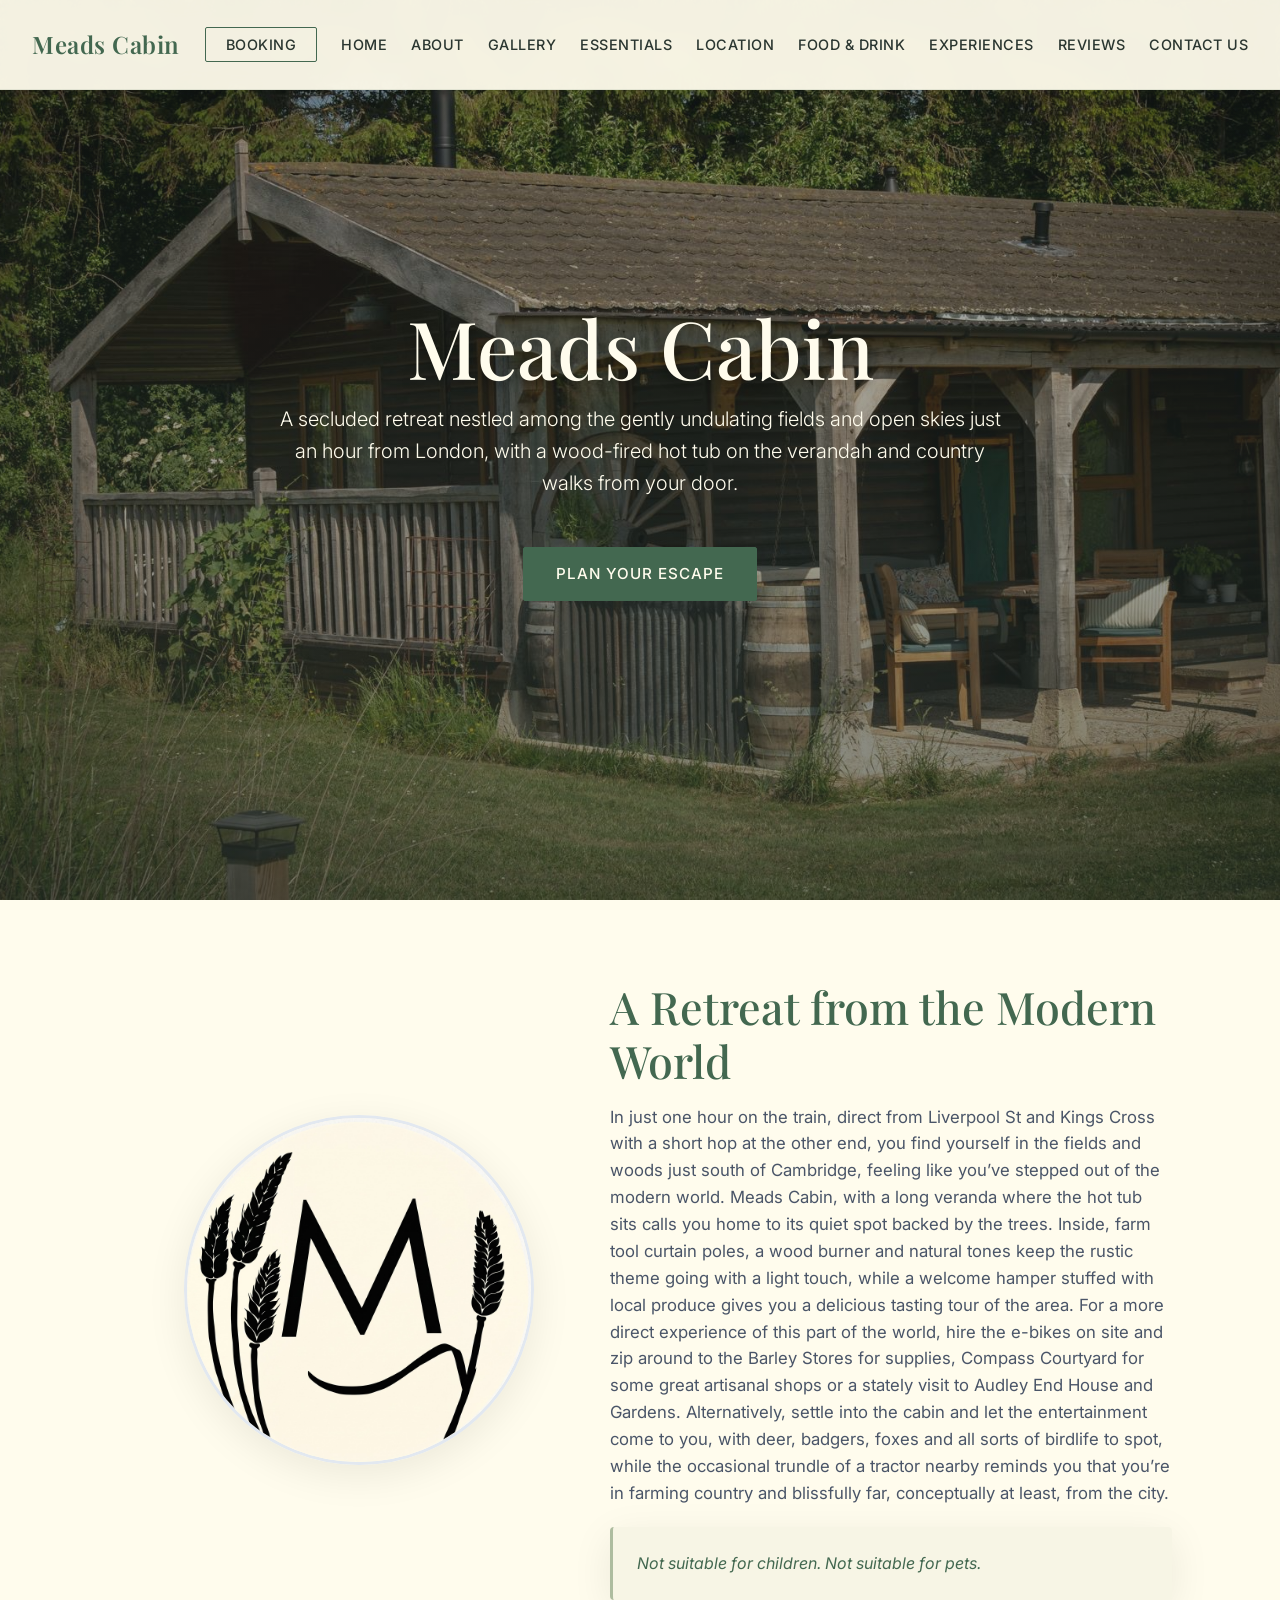
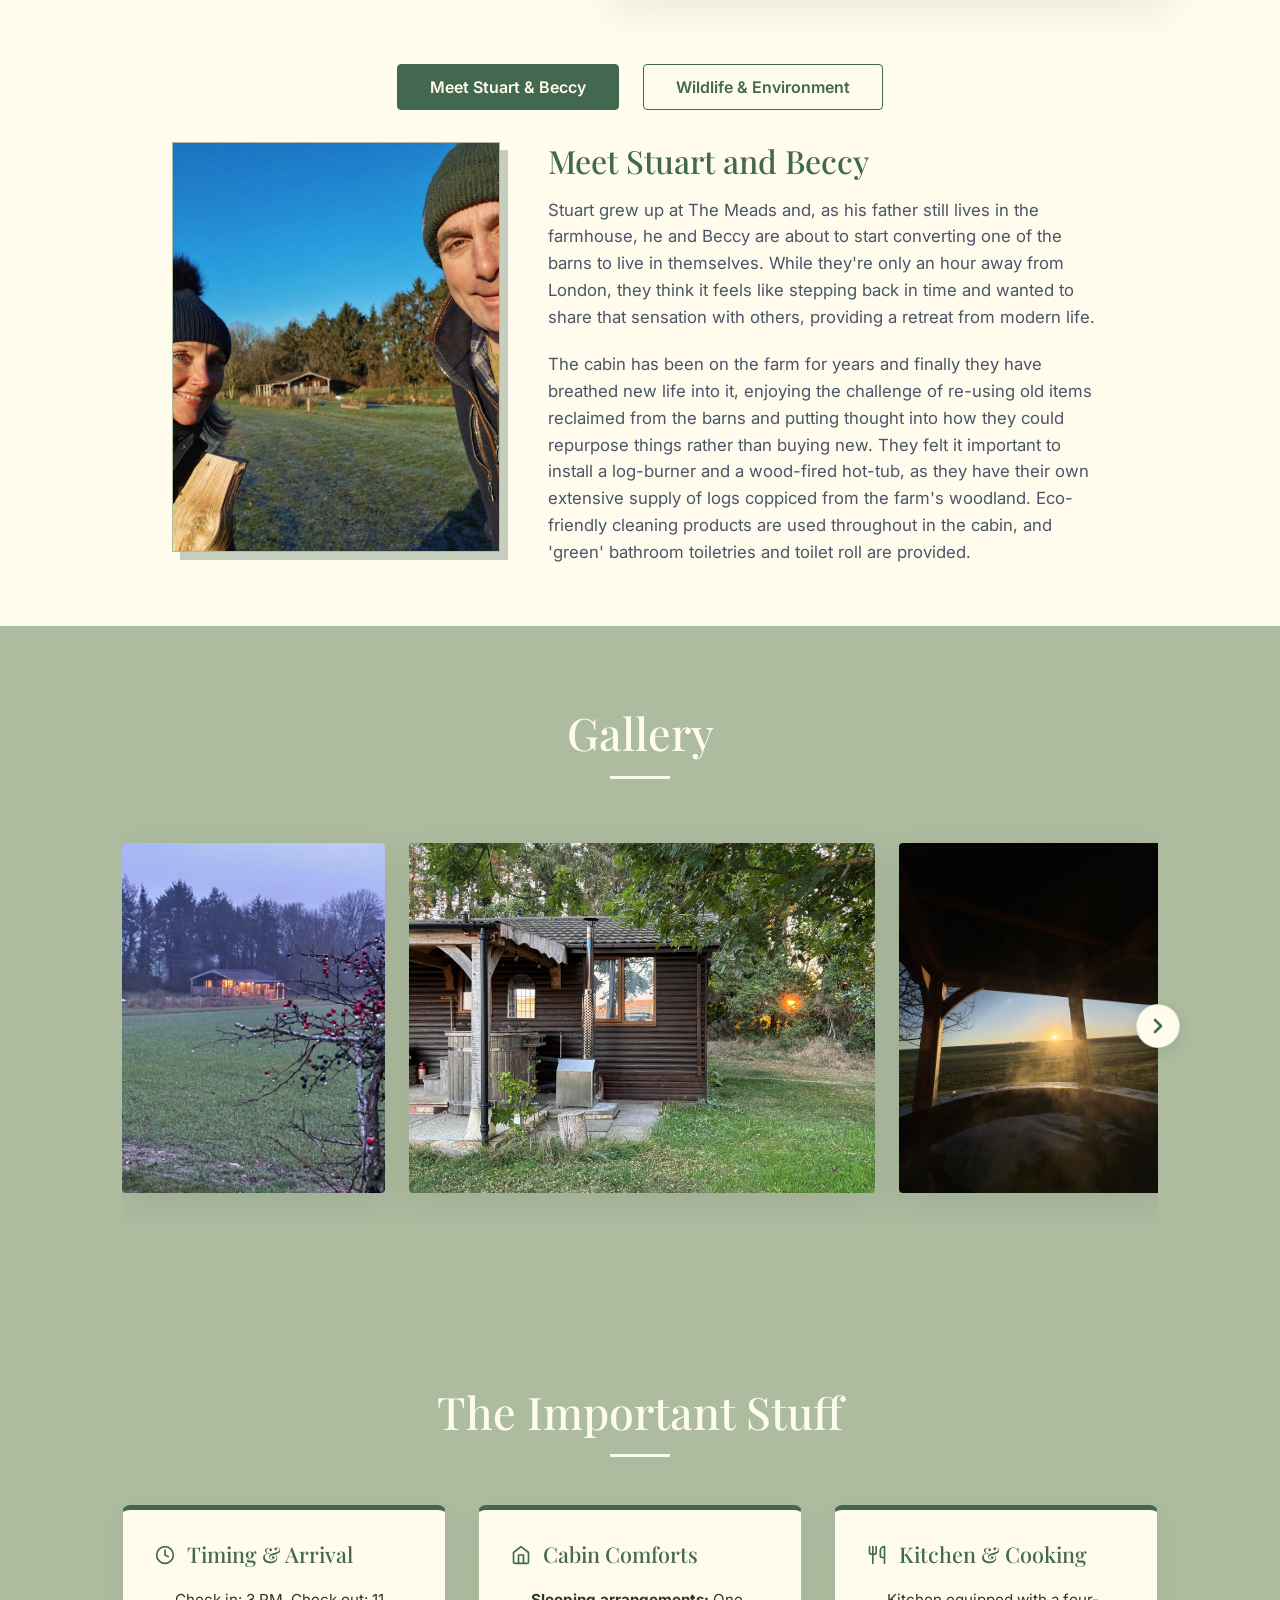
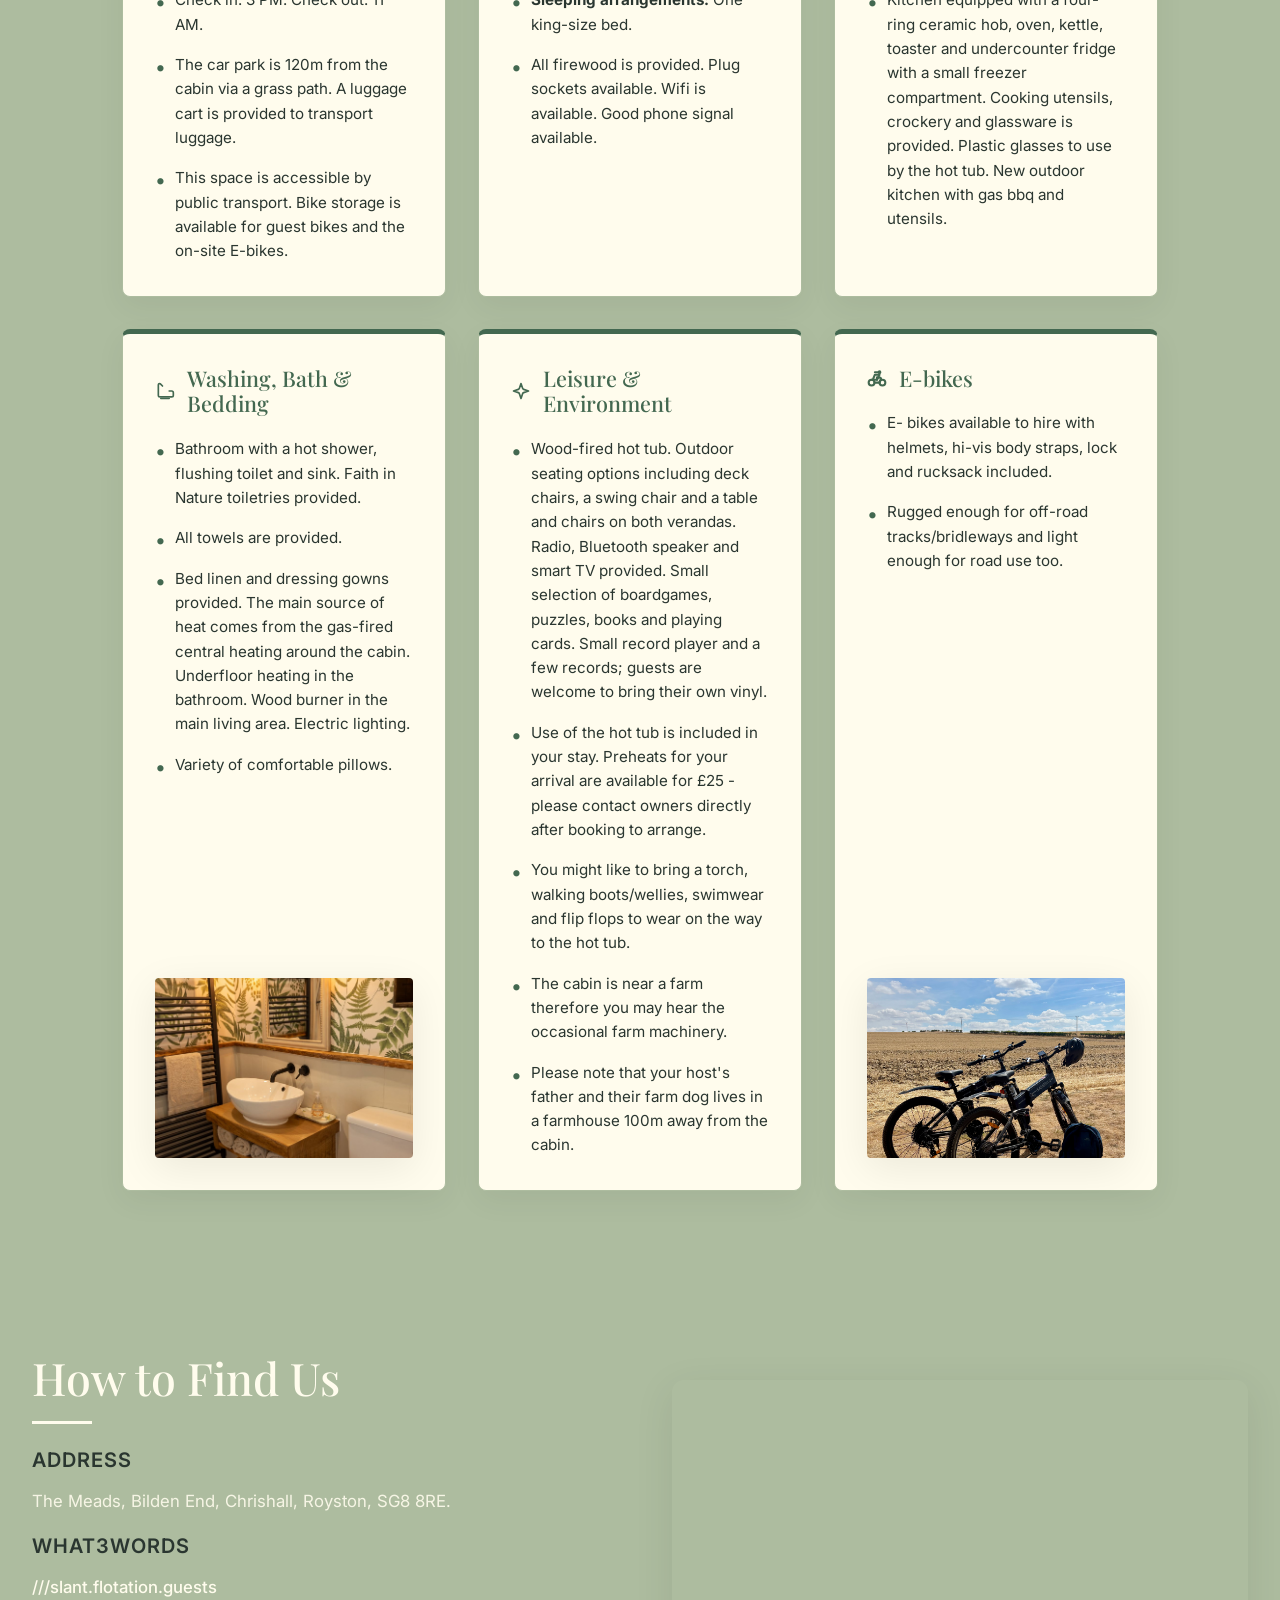
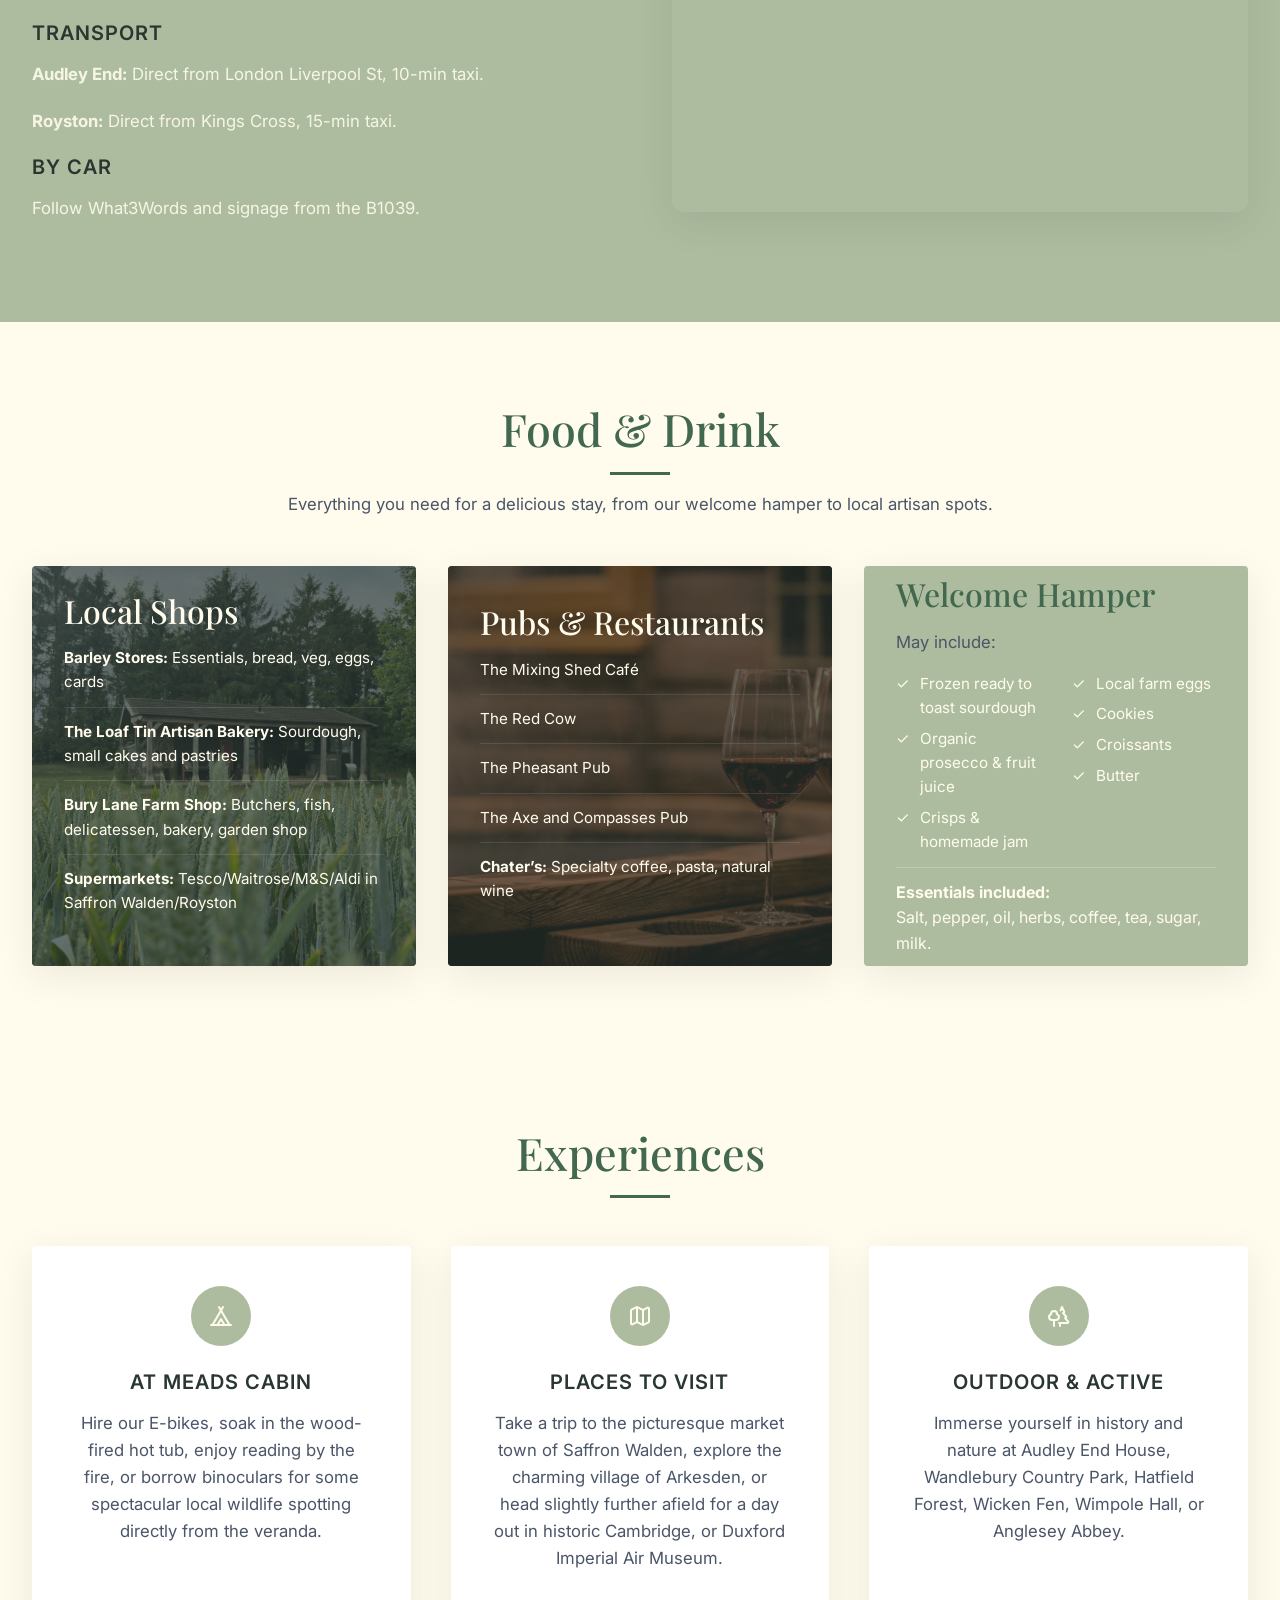
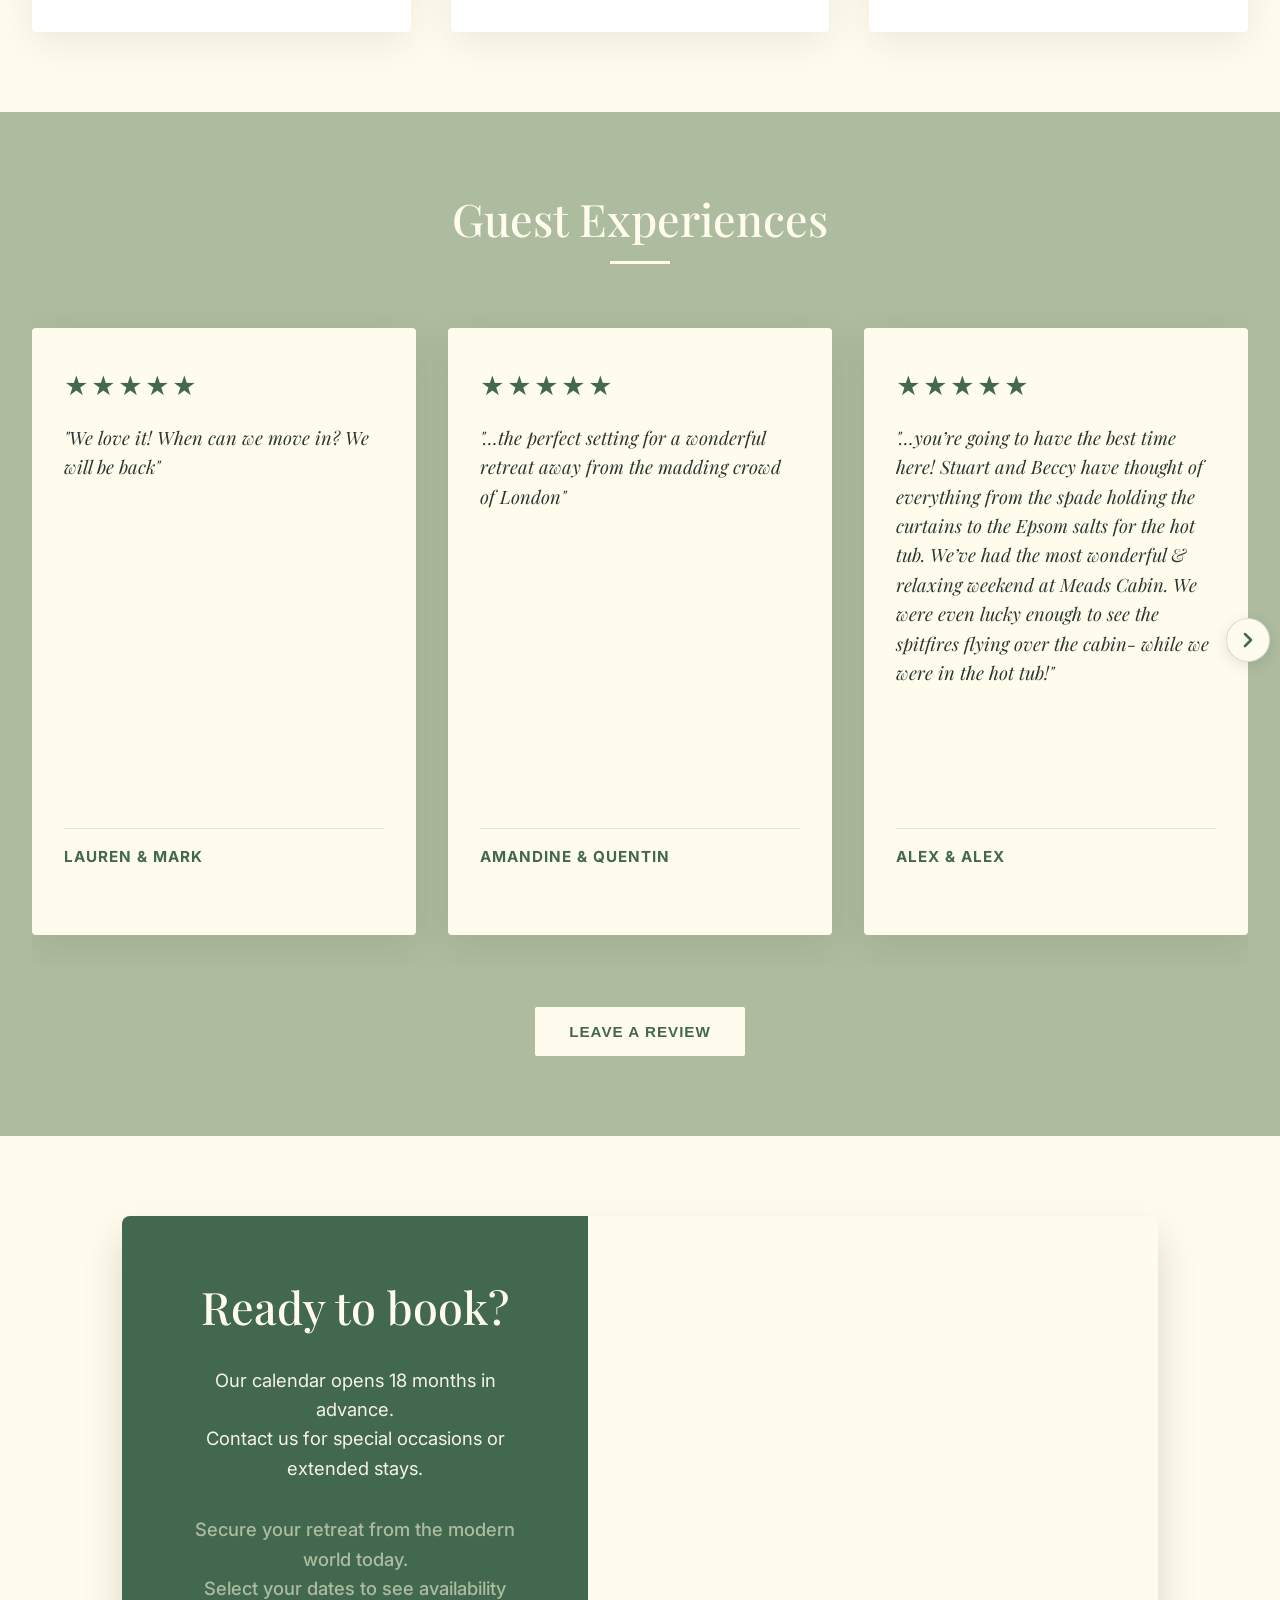
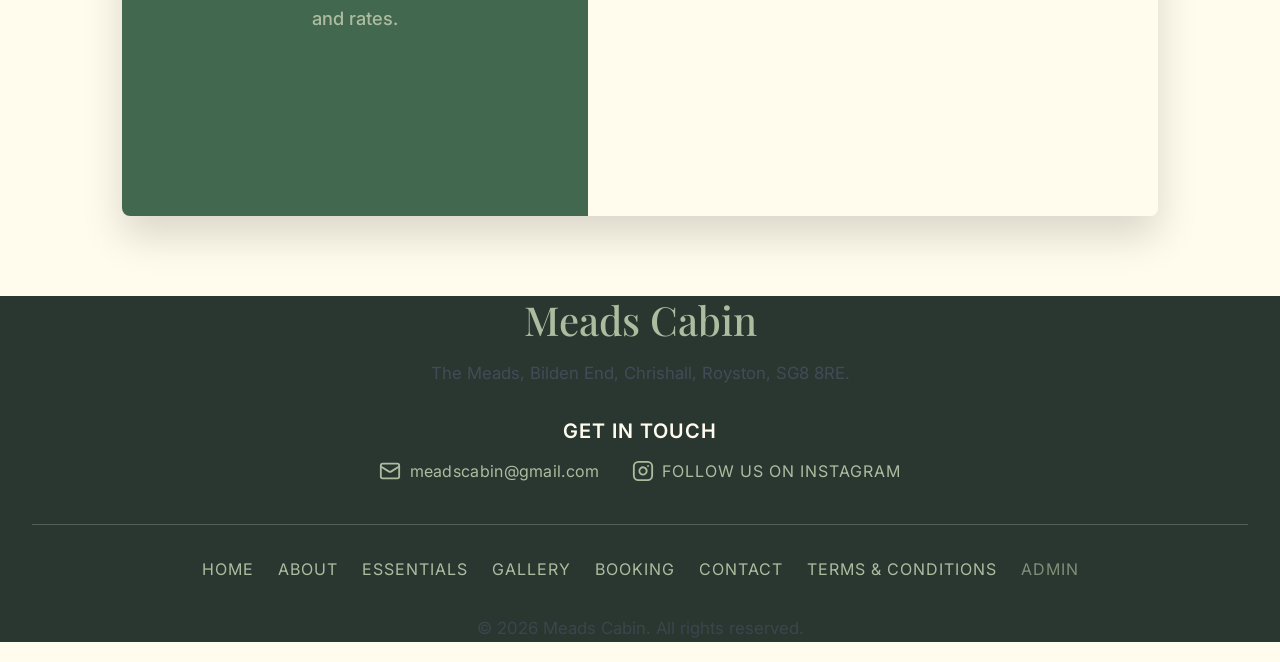
==== commit af4c4fc7: "Add files via upload" ====
--- a/index.html
+++ b/index.html
@@ -30,6 +30,7 @@
                 <li class="nav-food"><a href="#food-drink">Food & Drink</a></li>
                 <li class="nav-experiences"><a href="#experiences">Experiences</a></li>
                 <li class="nav-reviews"><a href="#reviews">Reviews</a></li>
+                <li class="nav-contact"><a href="#contact">Contact Us</a></li>
             </ul>
             <div class="hamburger">
                 <span class="bar"></span>
@@ -381,9 +382,9 @@
                 <button class="carousel-control prev" aria-label="Previous review">
                     <svg xmlns="http://www.w3.org/2000/svg" width="24" height="24" viewBox="0 0 24 24" fill="none" stroke="currentColor" stroke-width="2.5" stroke-linecap="round" stroke-linejoin="round" class="lucide lucide-chevron-left"><path d="m15 18-6-6 6-6"/></svg>
                 </button>
-                <div class="reviews-carousel">
+                <div class="reviews-carousel" id="reviews-carousel">
                     <!-- Review 1 -->
-                    <div class="review-card shadow-soft">
+                    <div class="review-card shadow-soft" data-review-id="default-1">
                         <div class="stars">★★★★★</div>
                         <p class="review-text">"We love it! When can we move in? We will be back"</p>
                         <div class="review-author">
@@ -393,7 +394,7 @@
                     </div>
 
                     <!-- Review 2 -->
-                    <div class="review-card shadow-soft">
+                    <div class="review-card shadow-soft" data-review-id="default-2">
                         <div class="stars">★★★★★</div>
                         <p class="review-text">"…the perfect setting for a wonderful retreat away from the madding crowd of London"</p>
                         <div class="review-author">
@@ -403,7 +404,7 @@
                     </div>
 
                     <!-- Review 3 -->
-                    <div class="review-card shadow-soft">
+                    <div class="review-card shadow-soft" data-review-id="default-3">
                         <div class="stars">★★★★★</div>
                         <p class="review-text">"…you’re going to have the best time here! Stuart and Beccy have thought of everything from the spade holding the curtains to the Epsom salts for the hot tub. We’ve had the most wonderful & relaxing weekend at Meads Cabin. We were even lucky enough to see the spitfires flying over the cabin- while we were in the hot tub!"</p>
                         <div class="review-author">
@@ -413,7 +414,7 @@
                     </div>
 
                     <!-- Review 4 -->
-                    <div class="review-card shadow-soft">
+                    <div class="review-card shadow-soft" data-review-id="default-4">
                         <div class="stars">★★★★★</div>
                         <p class="review-text">"We’ve had the most wonderful 5 days! Explored of foot, on bikes and in the car. Highlights include watching sunrise with a cuppa and the deer. Whizzing along country lanes watching the combines, seeing a real live badger, soaking in the hot-tub, hours spent reading on the swing seat, board games with a drink and excellent nights’ sleep. The cabin is perfect, you’ve thought of everything and then some, we can’t wait to come back!"</p>
                         <div class="review-author">
@@ -423,7 +424,7 @@
                     </div>
 
                     <!-- Review 5 -->
-                    <div class="review-card shadow-soft">
+                    <div class="review-card shadow-soft" data-review-id="default-5">
                         <div class="stars">★★★★★</div>
                         <p class="review-text">"If we had to choose one word to describe our stay at Meads Cabin, it would be ‘idyllic’. Waking up to the sound of birds, enjoying the peace and quiet from the swing seat or the hot tub, all the little luxuries- it was the perfect way to celebrate our anniversary…the setting is beautiful and the perfect escape from London."</p>
                         <div class="review-author">
@@ -433,7 +434,7 @@
                     </div>
 
                     <!-- Review 6 -->
-                    <div class="review-card shadow-soft">
+                    <div class="review-card shadow-soft" data-review-id="default-6">
                         <div class="stars">★★★★★</div>
                         <p class="review-text">"There are too many lovely little details to list, including the lighting, range of pillows, food hamper and Epsom salts. It all adds up to a stay that feels both luxurious and in touch with nature and heritage, calming and rejuvenating, nourishing and invigorating. We loved a meal at Chaters, drinks at The Pheasant, the Loaf Tin Bakery ."</p>
                         <div class="review-author">
@@ -443,7 +444,7 @@
                     </div>
 
                     <!-- Review 7 -->
-                    <div class="review-card shadow-soft">
+                    <div class="review-card shadow-soft" data-review-id="default-7">
                         <div class="stars">★★★★★</div>
                         <p class="review-text">"We’ve had a truly magical stay here at Meads Cabin; a little slice of tranquillity in a chaotic world!"</p>
                         <div class="review-author">
@@ -453,7 +454,7 @@
                     </div>
 
                     <!-- Review 8 -->
-                    <div class="review-card shadow-soft">
+                    <div class="review-card shadow-soft" data-review-id="default-8">
                         <div class="stars">★★★★★</div>
                         <p class="review-text">"This place exceeded our expectations. The cabin has everything you could want or need…and it’s by far the cosiest place we’ve ever stayed in. The hot tub is to die for and we spent a beautiful day listening to music on the record player and watching the world go by…"</p>
                         <div class="review-author">
@@ -465,6 +466,64 @@
                 <button class="carousel-control next" aria-label="Next review">
                     <svg xmlns="http://www.w3.org/2000/svg" width="24" height="24" viewBox="0 0 24 24" fill="none" stroke="currentColor" stroke-width="2.5" stroke-linecap="round" stroke-linejoin="round" class="lucide lucide-chevron-right"><path d="m9 18 6-6-6-6"/></svg>
                 </button>
+            </div>
+
+            <!-- Leave a Review Action & Form -->
+            <div class="leave-review-wrapper text-center mt-10">
+                <button type="button" id="toggle-review-form-btn" class="btn btn-review-cta">Leave a Review</button>
+
+                <div id="leave-review-card" class="leave-review-card shadow-soft hidden">
+                    <h3 class="review-form-title">Share Your Experience</h3>
+                    <p class="review-form-subtitle">We’d love to hear about your stay at Meads Cabin.</p>
+
+                    <form id="leave-review-form" novalidate>
+                        <div class="form-group">
+                            <label for="review-name">Your Name <span class="required-star">*</span></label>
+                            <input type="text" id="review-name" name="name" placeholder="e.g. Sarah & James" required maxlength="80">
+                        </div>
+
+                        <div class="form-group">
+                            <label>Star Rating <span class="required-star">*</span></label>
+                            <div class="star-rating-selector" id="star-rating-selector" role="radiogroup" aria-label="Star rating out of 5">
+                                <button type="button" class="star-btn" data-value="1" aria-label="1 star">★</button>
+                                <button type="button" class="star-btn" data-value="2" aria-label="2 stars">★</button>
+                                <button type="button" class="star-btn" data-value="3" aria-label="3 stars">★</button>
+                                <button type="button" class="star-btn" data-value="4" aria-label="4 stars">★</button>
+                                <button type="button" class="star-btn" data-value="5" aria-label="5 stars">★</button>
+                                <span id="star-rating-label" class="star-rating-label">Select a rating (1–5)</span>
+                            </div>
+                            <input type="hidden" id="review-rating" name="rating" value="" required>
+                        </div>
+
+                        <div class="form-group">
+                            <label for="review-text">Your Review <span class="optional-tag">(Optional)</span></label>
+                            <textarea id="review-text" name="text" rows="4" placeholder="Tell us about your stay, favourite moments, or local spots you enjoyed..." maxlength="1000"></textarea>
+                        </div>
+
+                        <div class="form-group">
+                            <label for="review-photo">Add a Photo <span class="optional-tag">(Optional)</span></label>
+                            <div class="photo-upload-area" id="photo-upload-area">
+                                <input type="file" id="review-photo" name="photo" accept="image/*" class="photo-file-input">
+                                <label for="review-photo" class="photo-upload-label" id="photo-upload-label">
+                                    <svg xmlns="http://www.w3.org/2000/svg" width="20" height="20" viewBox="0 0 24 24" fill="none" stroke="currentColor" stroke-width="2" stroke-linecap="round" stroke-linejoin="round" class="lucide lucide-camera"><path d="M14.5 4h-5L7 7H4a2 2 0 0 0-2 2v9a2 2 0 0 0 2 2h16a2 2 0 0 0 2-2V9a2 2 0 0 0-2-2h-3l-2.5-3z"/><circle cx="12" cy="13" r="3"/></svg>
+                                    <span id="photo-upload-text">Choose a photo from your stay</span>
+                                </label>
+                                <div id="photo-preview-wrapper" class="photo-preview-wrapper hidden">
+                                    <img id="photo-preview-img" src="" alt="Selected review photo preview" class="photo-preview-img">
+                                    <button type="button" id="remove-photo-btn" class="remove-photo-btn" aria-label="Remove photo">&times; Remove photo</button>
+                                </div>
+                            </div>
+                        </div>
+
+                        <p id="review-form-error" class="review-form-error hidden"></p>
+                        <p id="review-form-success" class="review-form-success hidden"></p>
+
+                        <div class="review-form-actions">
+                            <button type="submit" id="submit-review-btn" class="btn btn-primary">Submit Review</button>
+                            <button type="button" id="cancel-review-btn" class="btn btn-outline">Cancel</button>
+                        </div>
+                    </form>
+                </div>
             </div>
         </div>
     </section>
@@ -504,12 +563,18 @@
             <h3 class="font-heading mb-4 text-sage" style="font-size: 2.5rem;">Meads Cabin</h3>
             <p class="opacity-70 text-sm mb-6">The Meads, Bilden End, Chrishall, Royston, SG8 8RE.</p>
             
-            <div class="get-in-touch mt-8 mb-8">
+            <div id="contact" class="get-in-touch mt-8 mb-8">
                 <h4 class="text-cream mb-4">Get in Touch</h4>
-                <a href="https://www.instagram.com/meadscabin/" target="_blank" rel="noopener noreferrer" class="social-link inline-flex align-center gap-2" style="display: inline-flex; align-items: center; justify-content: center; gap: 0.5rem;">
-                    <svg xmlns="http://www.w3.org/2000/svg" width="24" height="24" viewBox="0 0 24 24" fill="none" stroke="currentColor" stroke-width="2" stroke-linecap="round" stroke-linejoin="round" class="lucide lucide-instagram"><rect width="20" height="20" x="2" y="2" rx="5" ry="5"/><path d="M16 11.37A4 4 0 1 1 12.63 8 4 4 0 0 1 16 11.37z"/><line x1="17.5" x2="17.51" y1="6.5" y2="6.5"/></svg>
-                    Follow us on Instagram
-                </a>
+                <div class="contact-links-group">
+                    <a href="mailto:meadscabin@gmail.com" class="social-link email-link">
+                        <svg xmlns="http://www.w3.org/2000/svg" width="22" height="22" viewBox="0 0 24 24" fill="none" stroke="currentColor" stroke-width="2" stroke-linecap="round" stroke-linejoin="round" class="lucide lucide-mail"><rect width="20" height="16" x="2" y="4" rx="2"/><path d="m22 7-8.97 5.7a1.94 1.94 0 0 1-2.06 0L2 7"/></svg>
+                        meadscabin@gmail.com
+                    </a>
+                    <a href="https://www.instagram.com/meadscabin/" target="_blank" rel="noopener noreferrer" class="social-link">
+                        <svg xmlns="http://www.w3.org/2000/svg" width="22" height="22" viewBox="0 0 24 24" fill="none" stroke="currentColor" stroke-width="2" stroke-linecap="round" stroke-linejoin="round" class="lucide lucide-instagram"><rect width="20" height="20" x="2" y="2" rx="5" ry="5"/><path d="M16 11.37A4 4 0 1 1 12.63 8 4 4 0 0 1 16 11.37z"/><line x1="17.5" x2="17.51" y1="6.5" y2="6.5"/></svg>
+                        Follow us on Instagram
+                    </a>
+                </div>
             </div>
 
             <div class="footer-links flex justify-center gap-6 text-sm mb-8 mt-10 border-t pt-8 border-cream-20">
@@ -518,7 +583,9 @@
                 <a href="#essentials">Essentials</a>
                 <a href="#gallery">Gallery</a>
                 <a href="#booking">Booking</a>
+                <a href="#contact">Contact</a>
                 <a href="terms.html">Terms & Conditions</a>
+                <a href="admin.html" class="admin-footer-link">Admin</a>
             </div>
             <p class="text-xs opacity-50">&copy; 2026 Meads Cabin. All rights reserved.</p>
         </div>
--- a/styles.css
+++ b/styles.css
@@ -778,6 +778,269 @@
     display: flex; align-items: center; justify-content: center;
 }
 
+/* Leave a Review */
+.hidden {
+    display: none !important;
+}
+
+.leave-review-wrapper {
+    max-width: 640px;
+    margin: 2.5rem auto 0;
+}
+
+.btn-review-cta {
+    background-color: var(--cream-oat);
+    color: var(--forest-green);
+    border: 2px solid var(--cream-oat);
+    font-weight: 600;
+    transition: var(--transition);
+}
+
+.btn-review-cta:hover {
+    background-color: transparent;
+    color: var(--cream-oat);
+}
+
+.leave-review-card {
+    background-color: var(--cream-oat);
+    color: var(--text-dark);
+    padding: 2.5rem 2rem;
+    border-radius: 6px;
+    text-align: left;
+    margin-top: 1.5rem;
+}
+
+.review-form-title {
+    font-size: 1.75rem;
+    color: var(--forest-green);
+    margin-bottom: 0.35rem;
+}
+
+.review-form-subtitle {
+    font-size: 0.95rem;
+    color: #5A665E;
+    margin-bottom: 1.75rem;
+}
+
+.form-group {
+    margin-bottom: 1.35rem;
+}
+
+.form-group label {
+    display: block;
+    font-size: 0.9rem;
+    font-weight: 600;
+    text-transform: uppercase;
+    letter-spacing: 0.8px;
+    color: var(--text-dark);
+    margin-bottom: 0.5rem;
+}
+
+.required-star {
+    color: #B84A39;
+}
+
+.optional-tag {
+    font-weight: 400;
+    text-transform: none;
+    letter-spacing: 0;
+    color: #6B7770;
+    font-size: 0.85rem;
+}
+
+.form-group input[type="text"],
+.form-group input[type="password"],
+.form-group textarea {
+    width: 100%;
+    padding: 0.85rem 1rem;
+    font-family: var(--font-body);
+    font-size: 1rem;
+    color: var(--text-dark);
+    background-color: #FFFFFF;
+    border: 1px solid rgba(67, 104, 80, 0.25);
+    border-radius: 4px;
+    transition: var(--transition);
+}
+
+.form-group input[type="text"]:focus,
+.form-group input[type="password"]:focus,
+.form-group textarea:focus {
+    outline: none;
+    border-color: var(--forest-green);
+    box-shadow: 0 0 0 3px rgba(67, 104, 80, 0.12);
+}
+
+.form-group textarea {
+    resize: vertical;
+    min-height: 110px;
+}
+
+.star-rating-selector {
+    display: flex;
+    align-items: center;
+    gap: 0.35rem;
+    flex-wrap: wrap;
+}
+
+.star-btn {
+    background: none;
+    border: none;
+    font-size: 2rem;
+    line-height: 1;
+    color: #CBD3CC;
+    cursor: pointer;
+    padding: 0.15rem 0.2rem;
+    transition: transform 0.15s ease, color 0.15s ease;
+}
+
+.star-btn:hover,
+.star-btn.hovered,
+.star-btn.selected {
+    color: #D49B35;
+}
+
+.star-btn:hover {
+    transform: scale(1.12);
+}
+
+.star-rating-label {
+    margin-left: 0.65rem;
+    font-size: 0.9rem;
+    color: #5A665E;
+    font-weight: 500;
+}
+
+.review-form-error {
+    color: #B84A39;
+    background-color: rgba(184, 74, 57, 0.08);
+    border-left: 3px solid #B84A39;
+    padding: 0.65rem 0.9rem;
+    border-radius: 2px;
+    font-size: 0.92rem;
+    margin-bottom: 1rem;
+}
+
+.review-form-success {
+    color: var(--forest-green);
+    background-color: rgba(67, 104, 80, 0.1);
+    border-left: 3px solid var(--forest-green);
+    padding: 0.65rem 0.9rem;
+    border-radius: 2px;
+    font-size: 0.92rem;
+    margin-bottom: 1rem;
+}
+
+.review-form-actions {
+    display: flex;
+    gap: 1rem;
+    margin-top: 1.5rem;
+    flex-wrap: wrap;
+}
+
+/* Review Photo Upload & Display */
+.photo-file-input {
+    display: none;
+}
+
+.photo-upload-label {
+    display: inline-flex !important;
+    align-items: center;
+    gap: 0.6rem;
+    padding: 0.75rem 1.25rem;
+    background-color: #FFFFFF;
+    border: 1.5px dashed rgba(67, 104, 80, 0.45);
+    border-radius: 4px;
+    color: var(--forest-green) !important;
+    font-size: 0.92rem !important;
+    font-weight: 500 !important;
+    text-transform: none !important;
+    letter-spacing: 0 !important;
+    cursor: pointer;
+    transition: var(--transition);
+    margin-bottom: 0 !important;
+}
+
+.photo-upload-label:hover {
+    background-color: rgba(173, 188, 159, 0.18);
+    border-color: var(--forest-green);
+}
+
+.photo-preview-wrapper {
+    margin-top: 0.85rem;
+    display: flex;
+    align-items: center;
+    gap: 1rem;
+    background: #FFFFFF;
+    padding: 0.65rem;
+    border-radius: 4px;
+    border: 1px solid rgba(67, 104, 80, 0.2);
+}
+
+.photo-preview-img {
+    width: 84px;
+    height: 84px;
+    object-fit: cover;
+    border-radius: 4px;
+    border: 1px solid rgba(67, 104, 80, 0.2);
+}
+
+.remove-photo-btn {
+    background: none;
+    border: 1px solid #B84A39;
+    color: #B84A39;
+    padding: 0.35rem 0.75rem;
+    border-radius: 3px;
+    font-size: 0.82rem;
+    font-weight: 600;
+    cursor: pointer;
+    transition: var(--transition);
+}
+
+.remove-photo-btn:hover {
+    background-color: #B84A39;
+    color: #FFFFFF;
+}
+
+.review-photo-container {
+    margin-top: 1.15rem;
+    border-radius: 4px;
+    overflow: hidden;
+    border: 1px solid rgba(67, 104, 80, 0.2);
+}
+
+.review-photo-img {
+    width: 100%;
+    height: 190px;
+    object-fit: cover;
+    display: block;
+    cursor: zoom-in;
+    transition: transform 0.3s ease;
+}
+
+.review-photo-img:hover {
+    transform: scale(1.03);
+}
+
+.photo-lightbox-overlay {
+    position: fixed;
+    inset: 0;
+    background: rgba(20, 26, 23, 0.88);
+    z-index: 10000;
+    display: flex;
+    align-items: center;
+    justify-content: center;
+    padding: 1.5rem;
+    cursor: zoom-out;
+}
+
+.photo-lightbox-overlay img {
+    max-width: 92vw;
+    max-height: 88vh;
+    border-radius: 6px;
+    box-shadow: 0 20px 50px rgba(0, 0, 0, 0.5);
+    border: 2px solid var(--cream-oat);
+}
+
 /* Footer */
 .footer a {
     color: var(--sage-green);
@@ -786,6 +1049,33 @@
     letter-spacing: 1px;
 }
 .footer a:hover { color: var(--cream-oat); }
+
+.contact-links-group {
+    display: flex;
+    justify-content: center;
+    align-items: center;
+    gap: 2rem;
+    flex-wrap: wrap;
+}
+
+.social-link {
+    display: inline-flex;
+    align-items: center;
+    gap: 0.55rem;
+    font-size: 1rem;
+}
+
+.footer a.email-link {
+    text-transform: none;
+    letter-spacing: 0.3px;
+}
+
+.admin-footer-link {
+    opacity: 0.65;
+}
+.admin-footer-link:hover {
+    opacity: 1;
+}
 
 /* Responsive Tools */
 body.no-scroll { overflow: hidden; }
@@ -887,6 +1177,16 @@
     .nav-links li.nav-food { order: 7; }
     .nav-links li.nav-experiences { order: 8; }
     .nav-links li.nav-reviews { order: 9; }
+    .nav-links li.nav-contact { order: 10; }
+
+    .contact-links-group {
+        flex-direction: column;
+        gap: 1rem;
+    }
+
+    .leave-review-card {
+        padding: 1.75rem 1.25rem;
+    }
 
     /* Adjust reviews and gallery navigation arrows on mobile */
     .carousel-control.prev, .gallery-control.prev {
